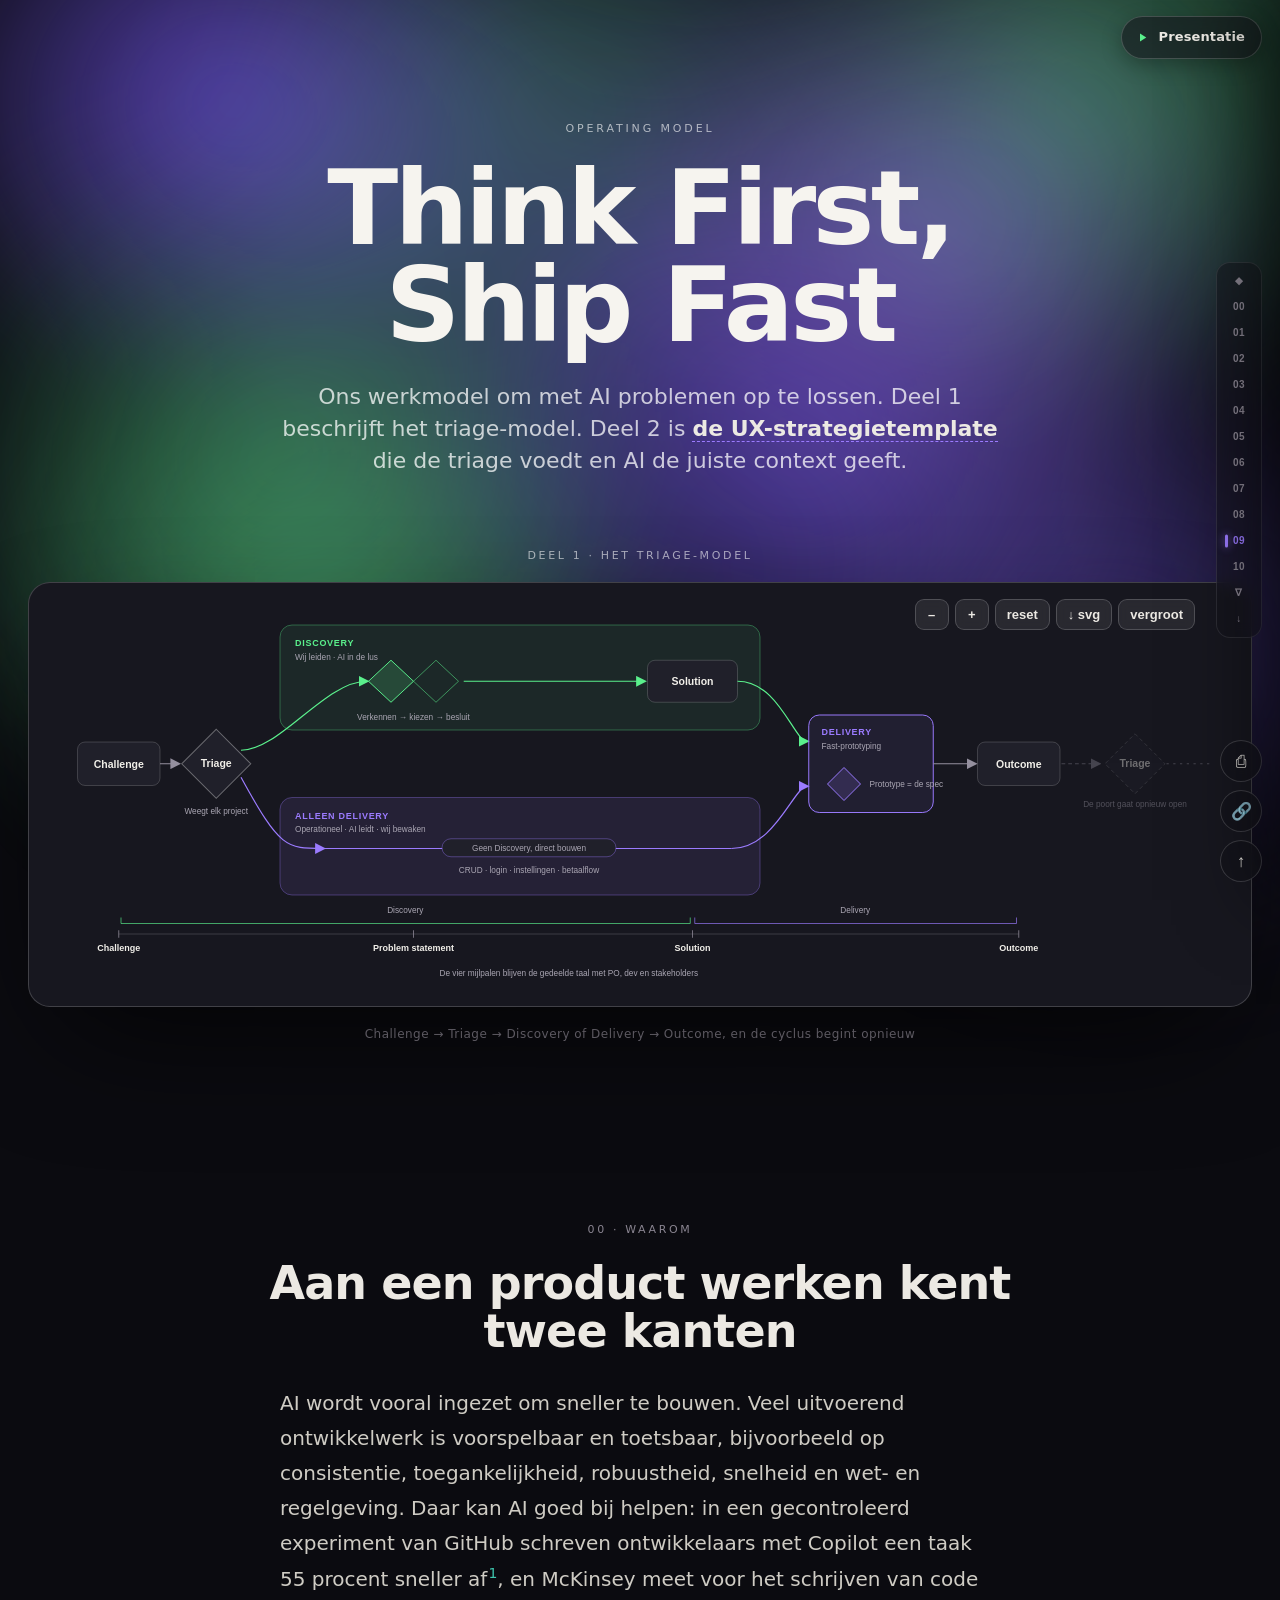
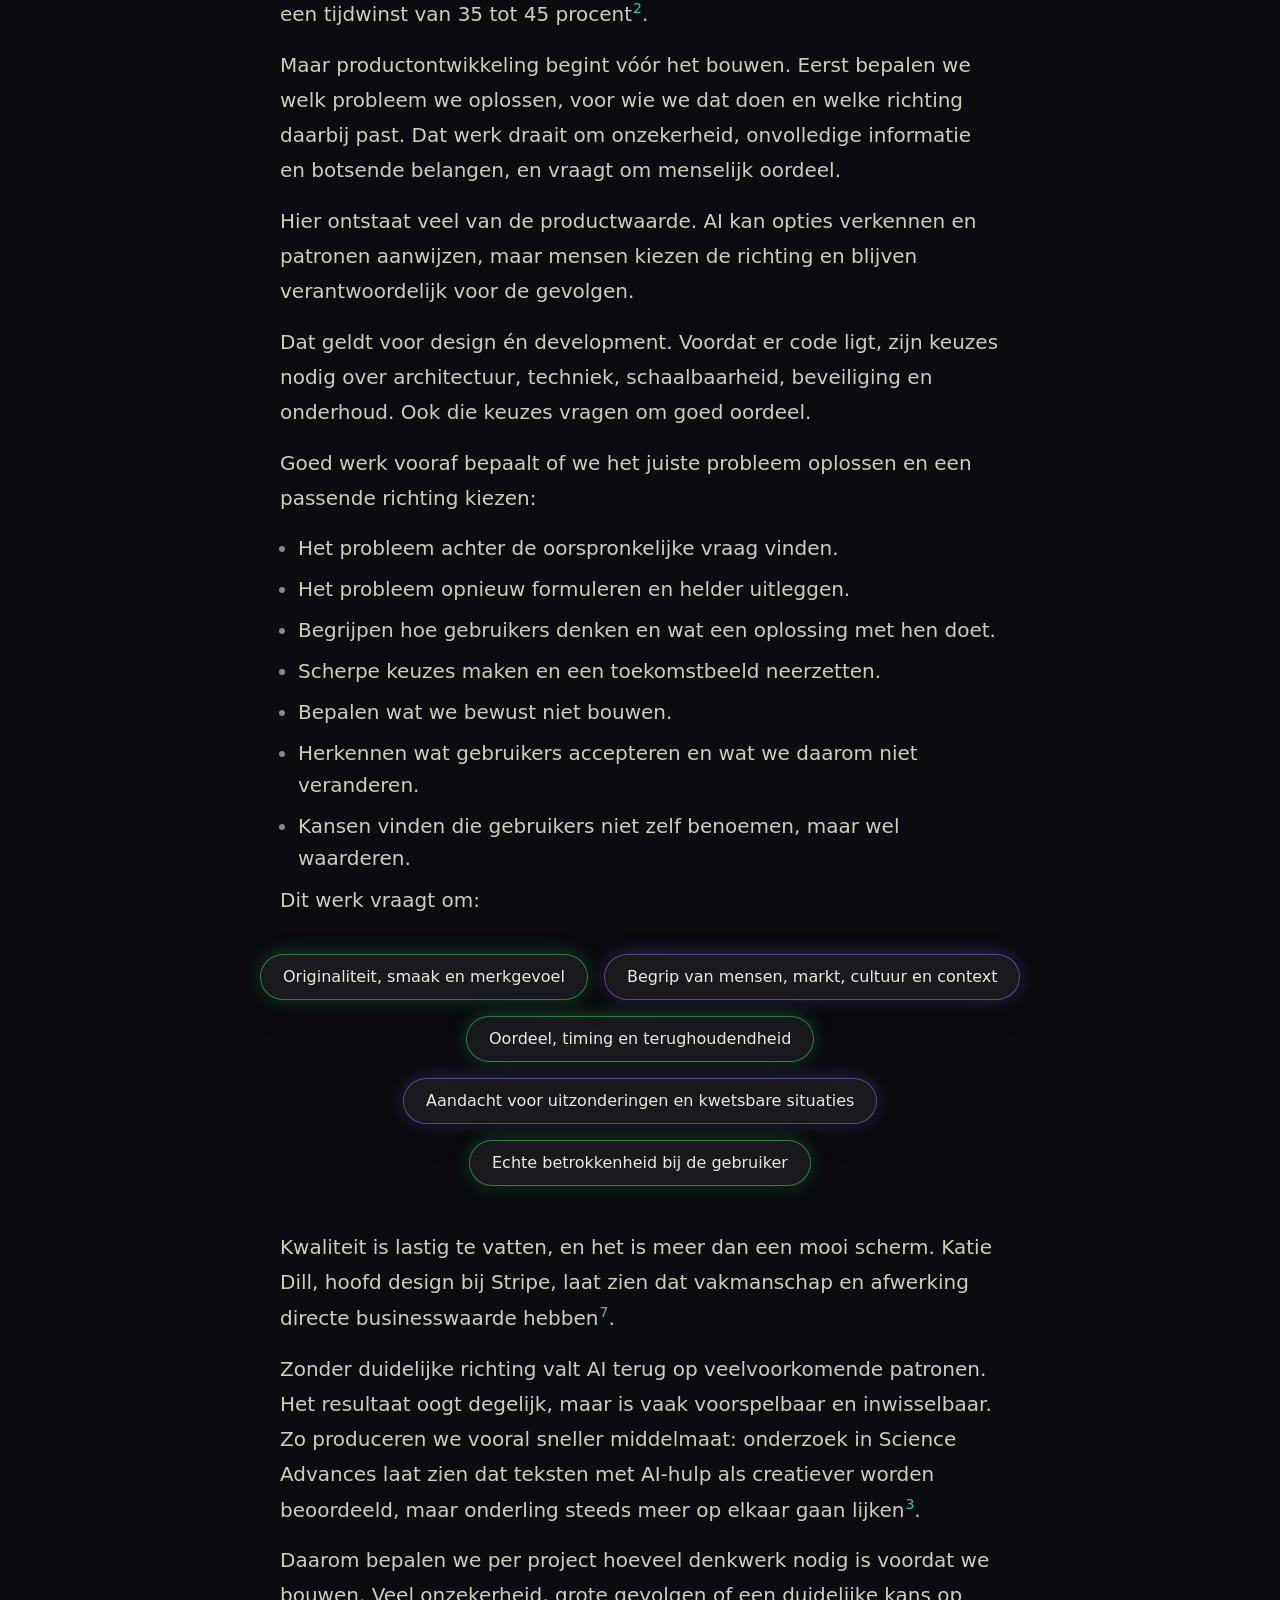
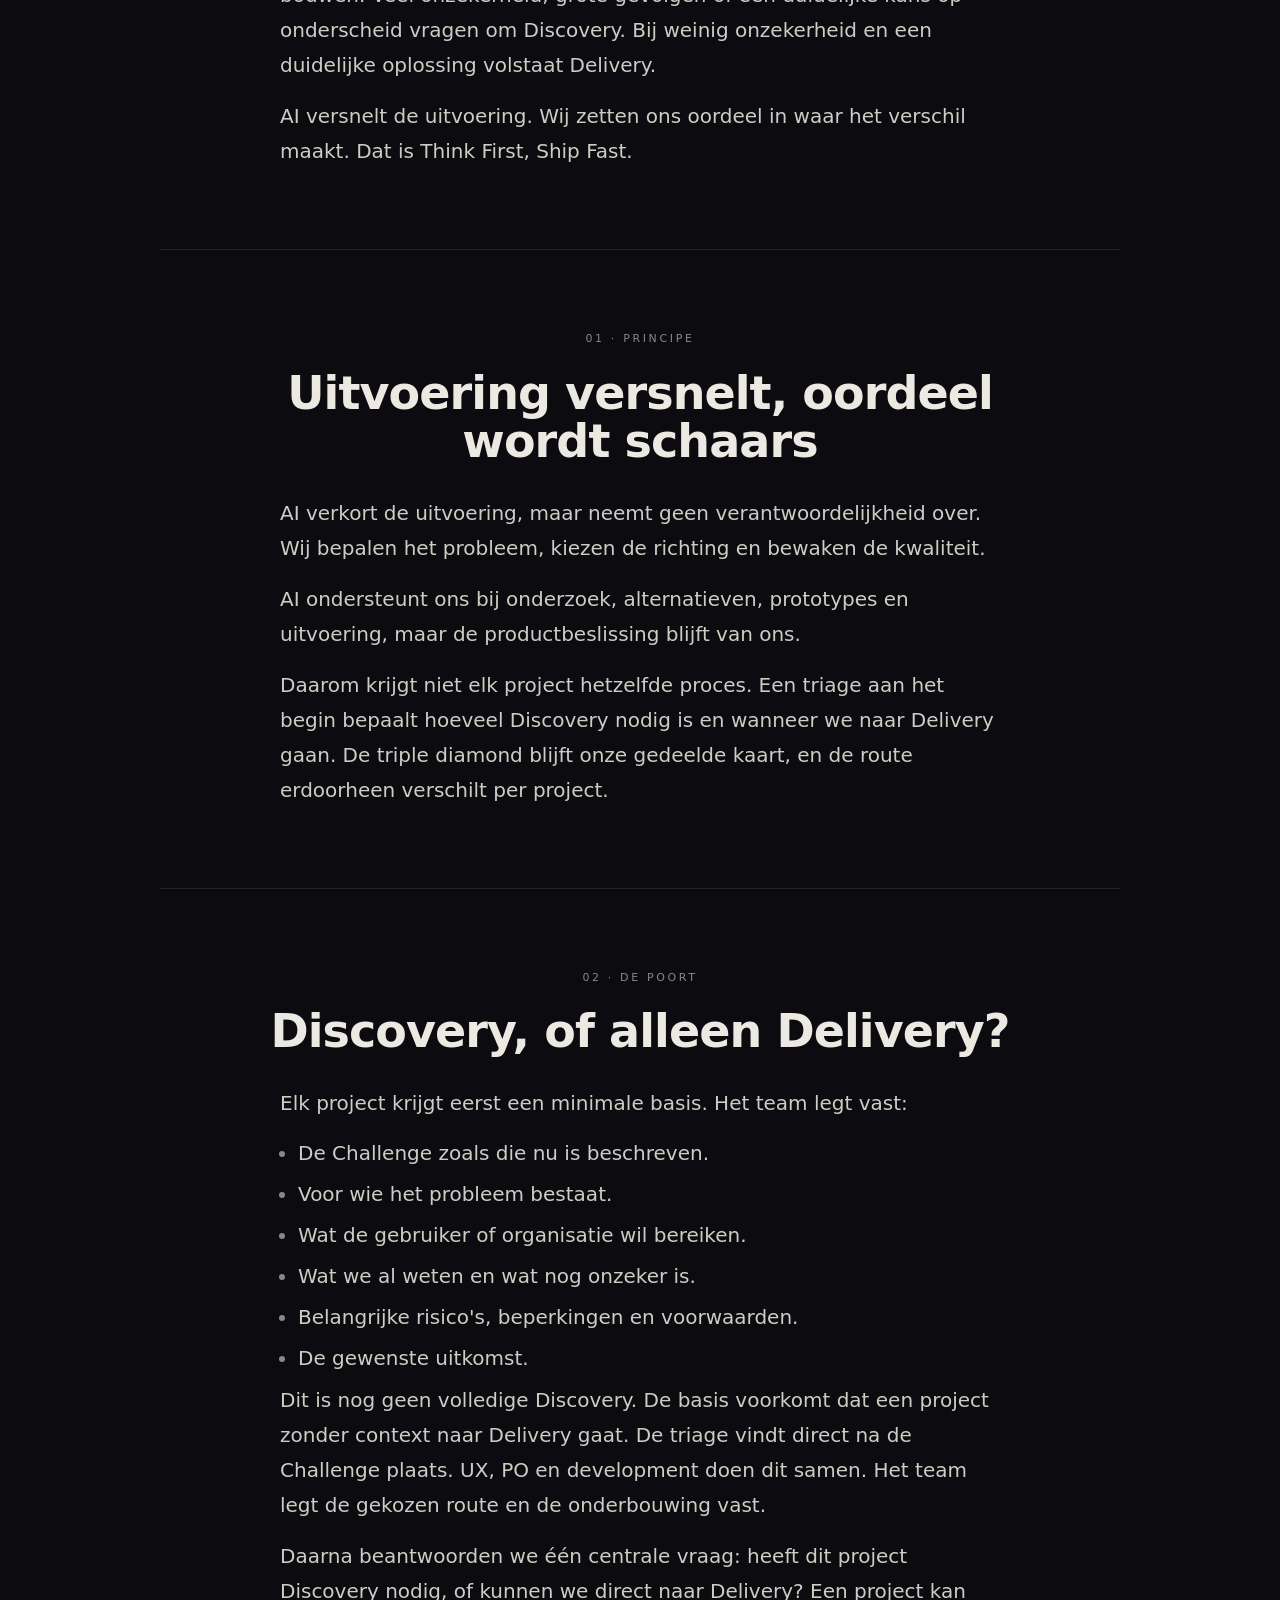
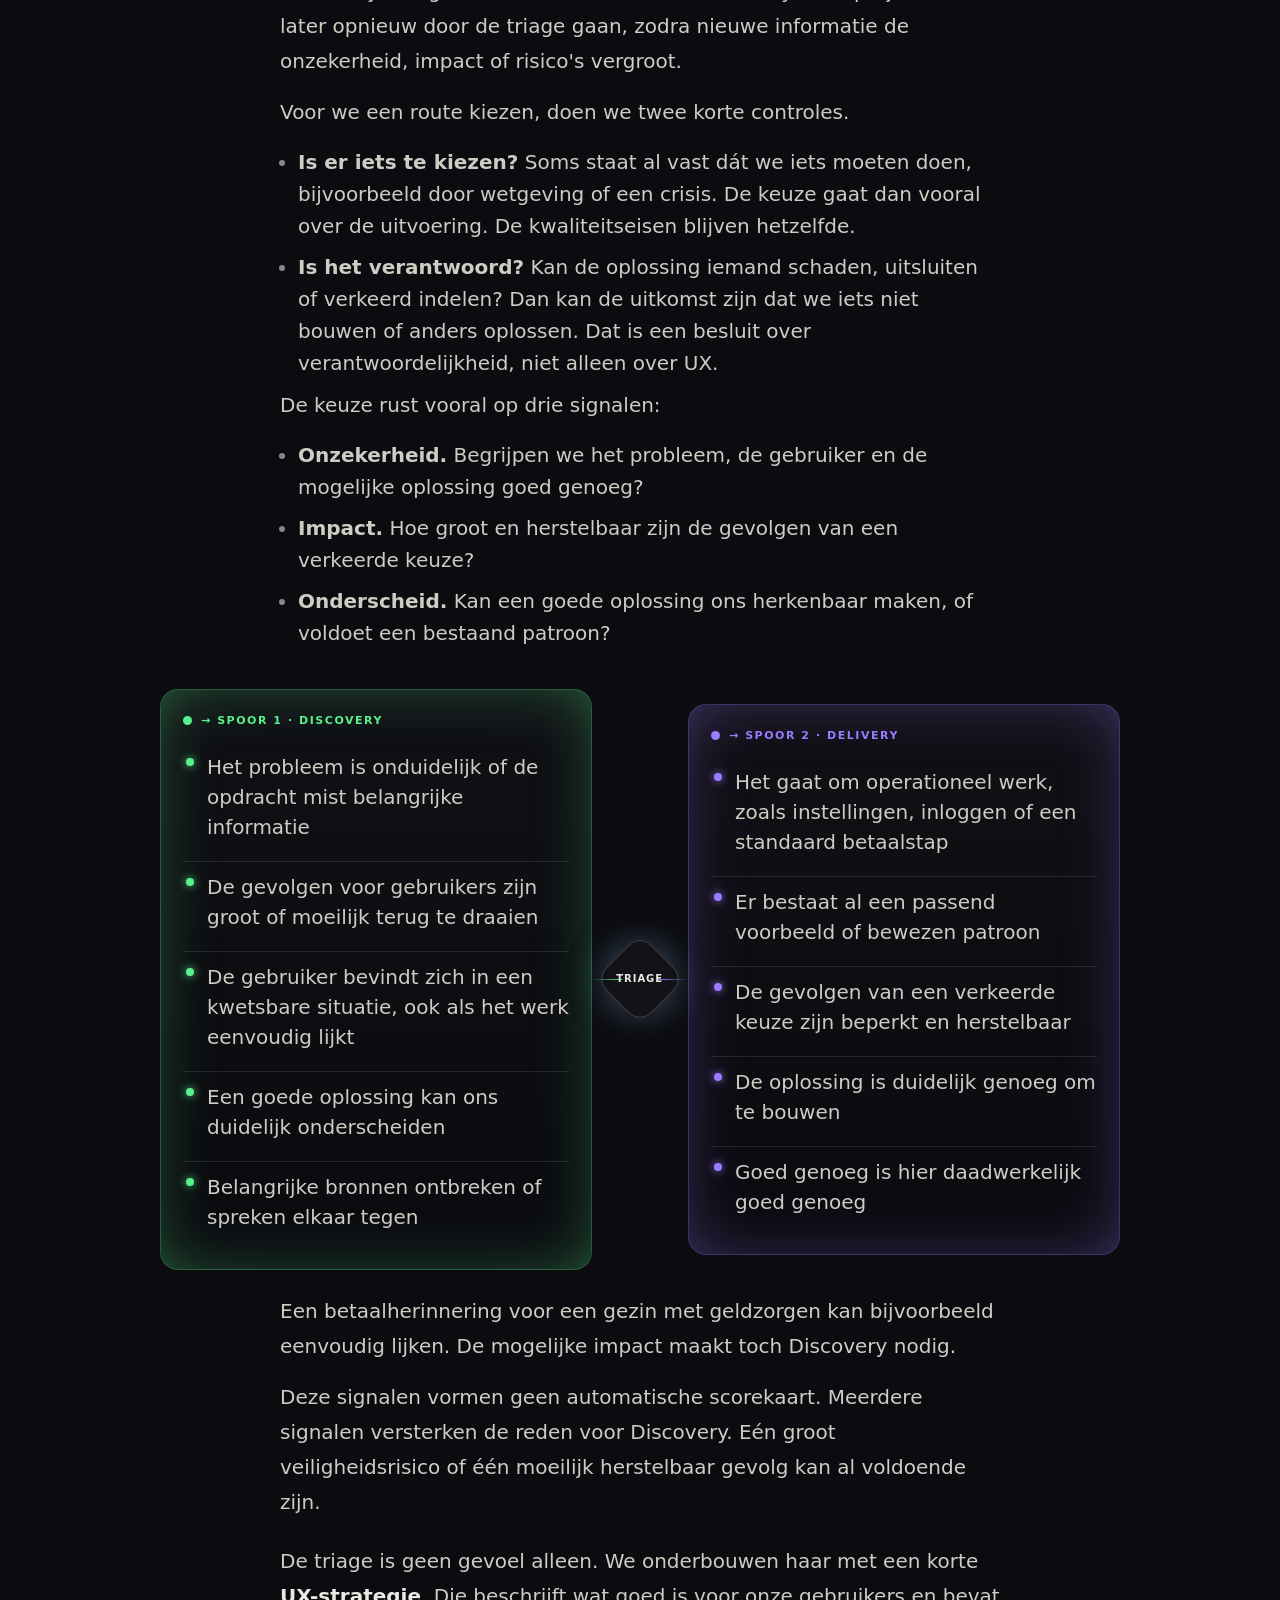
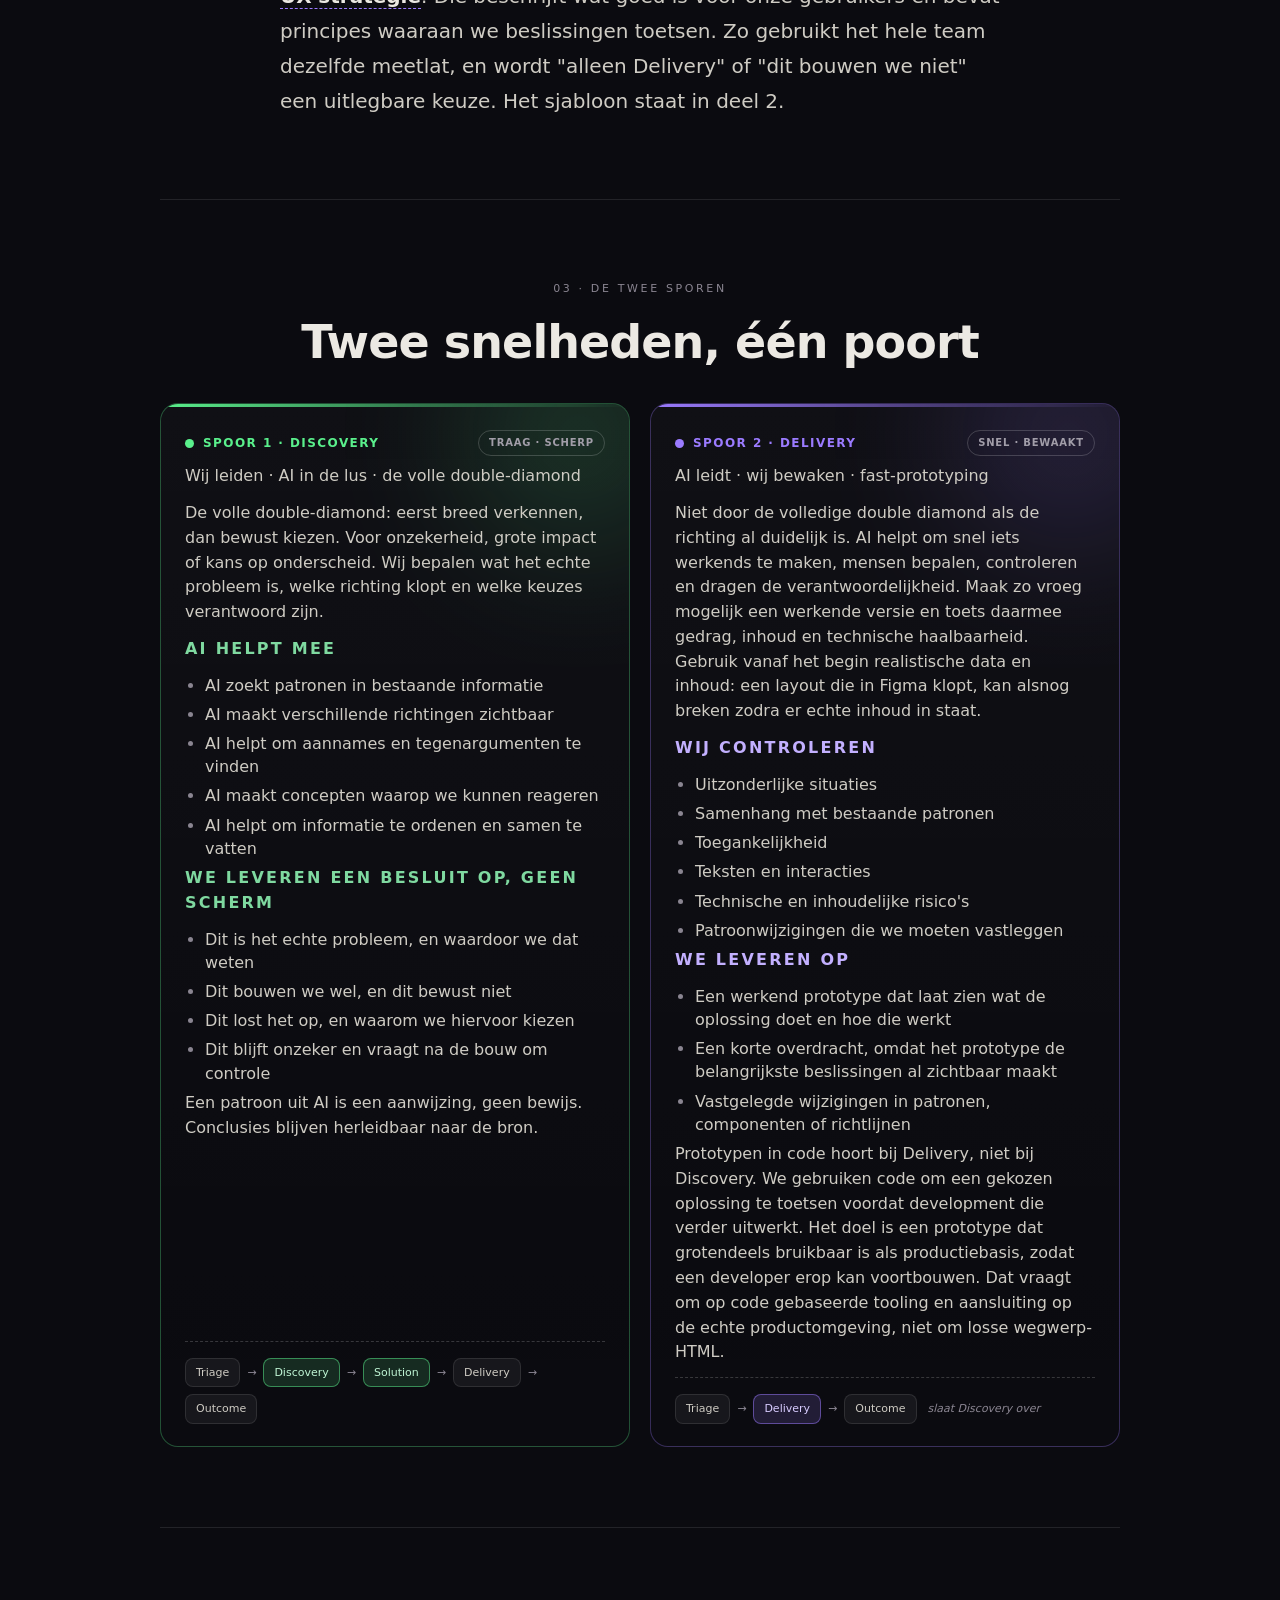
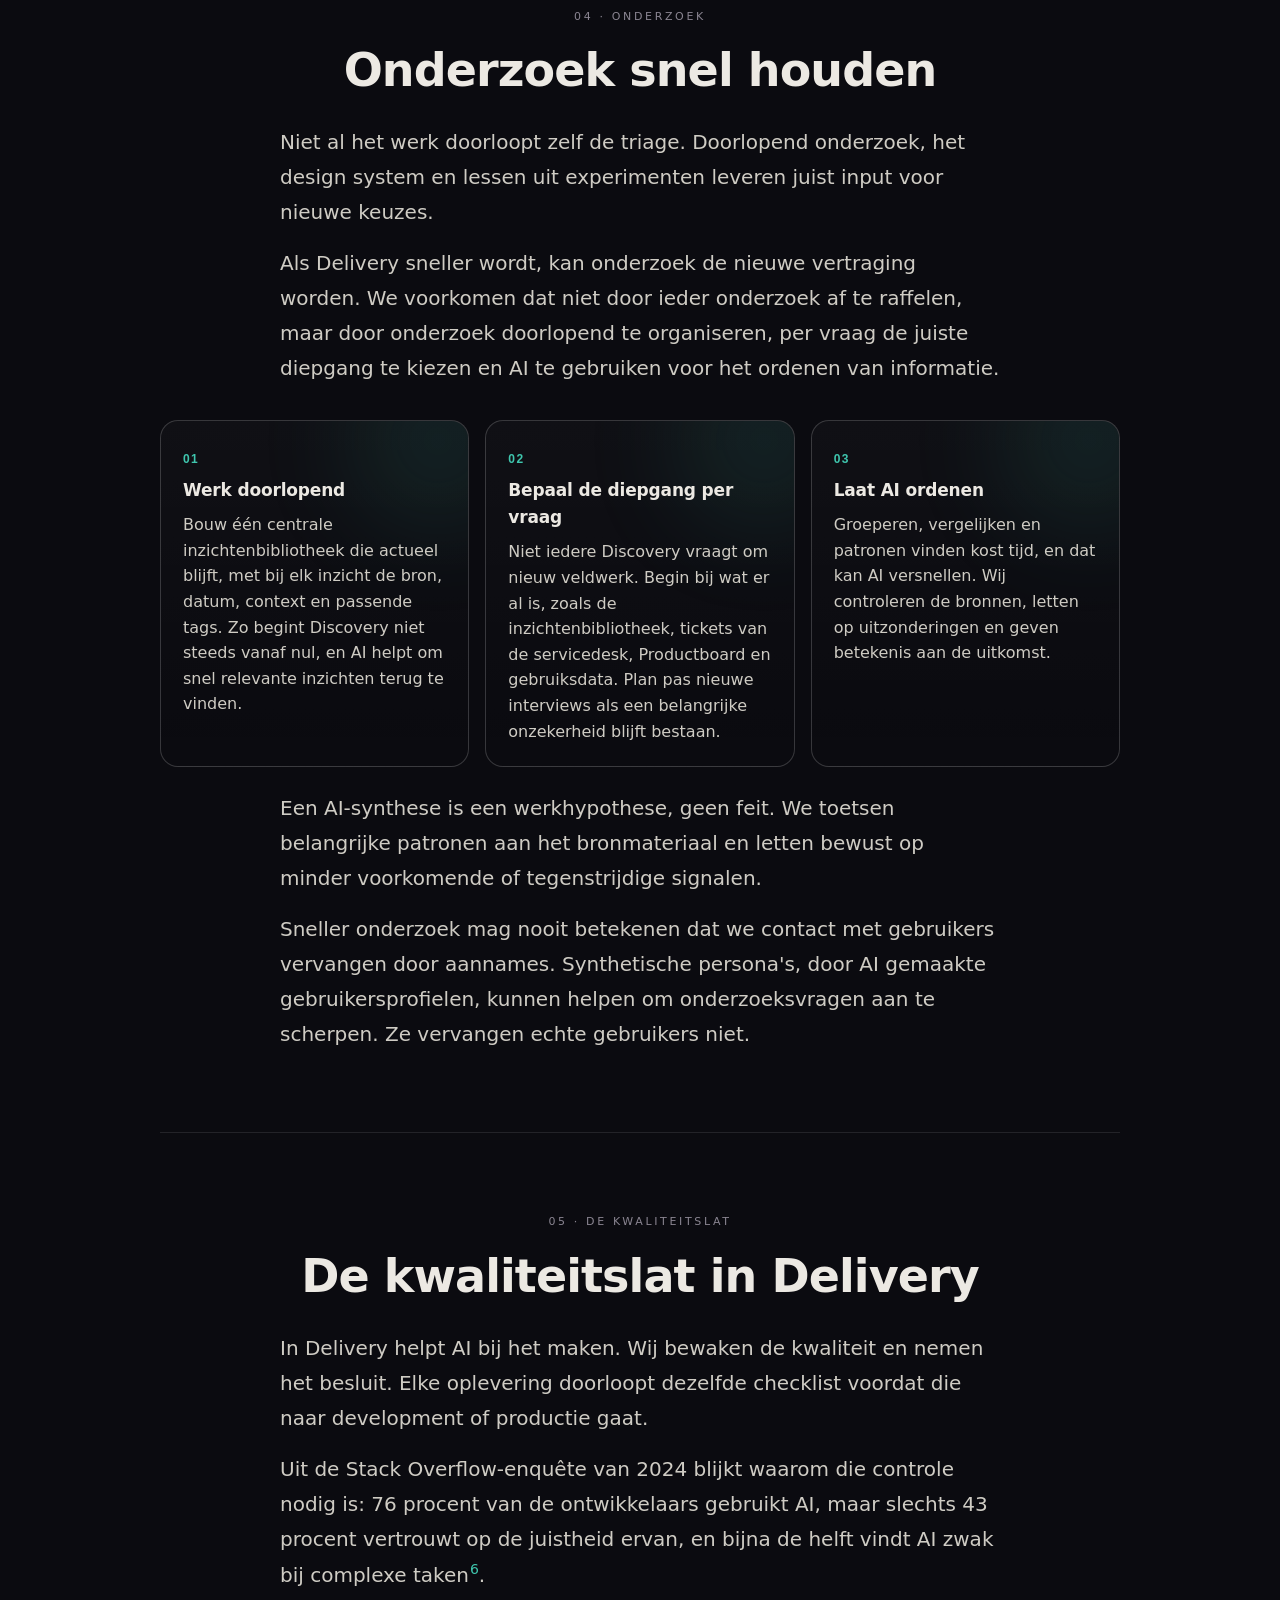
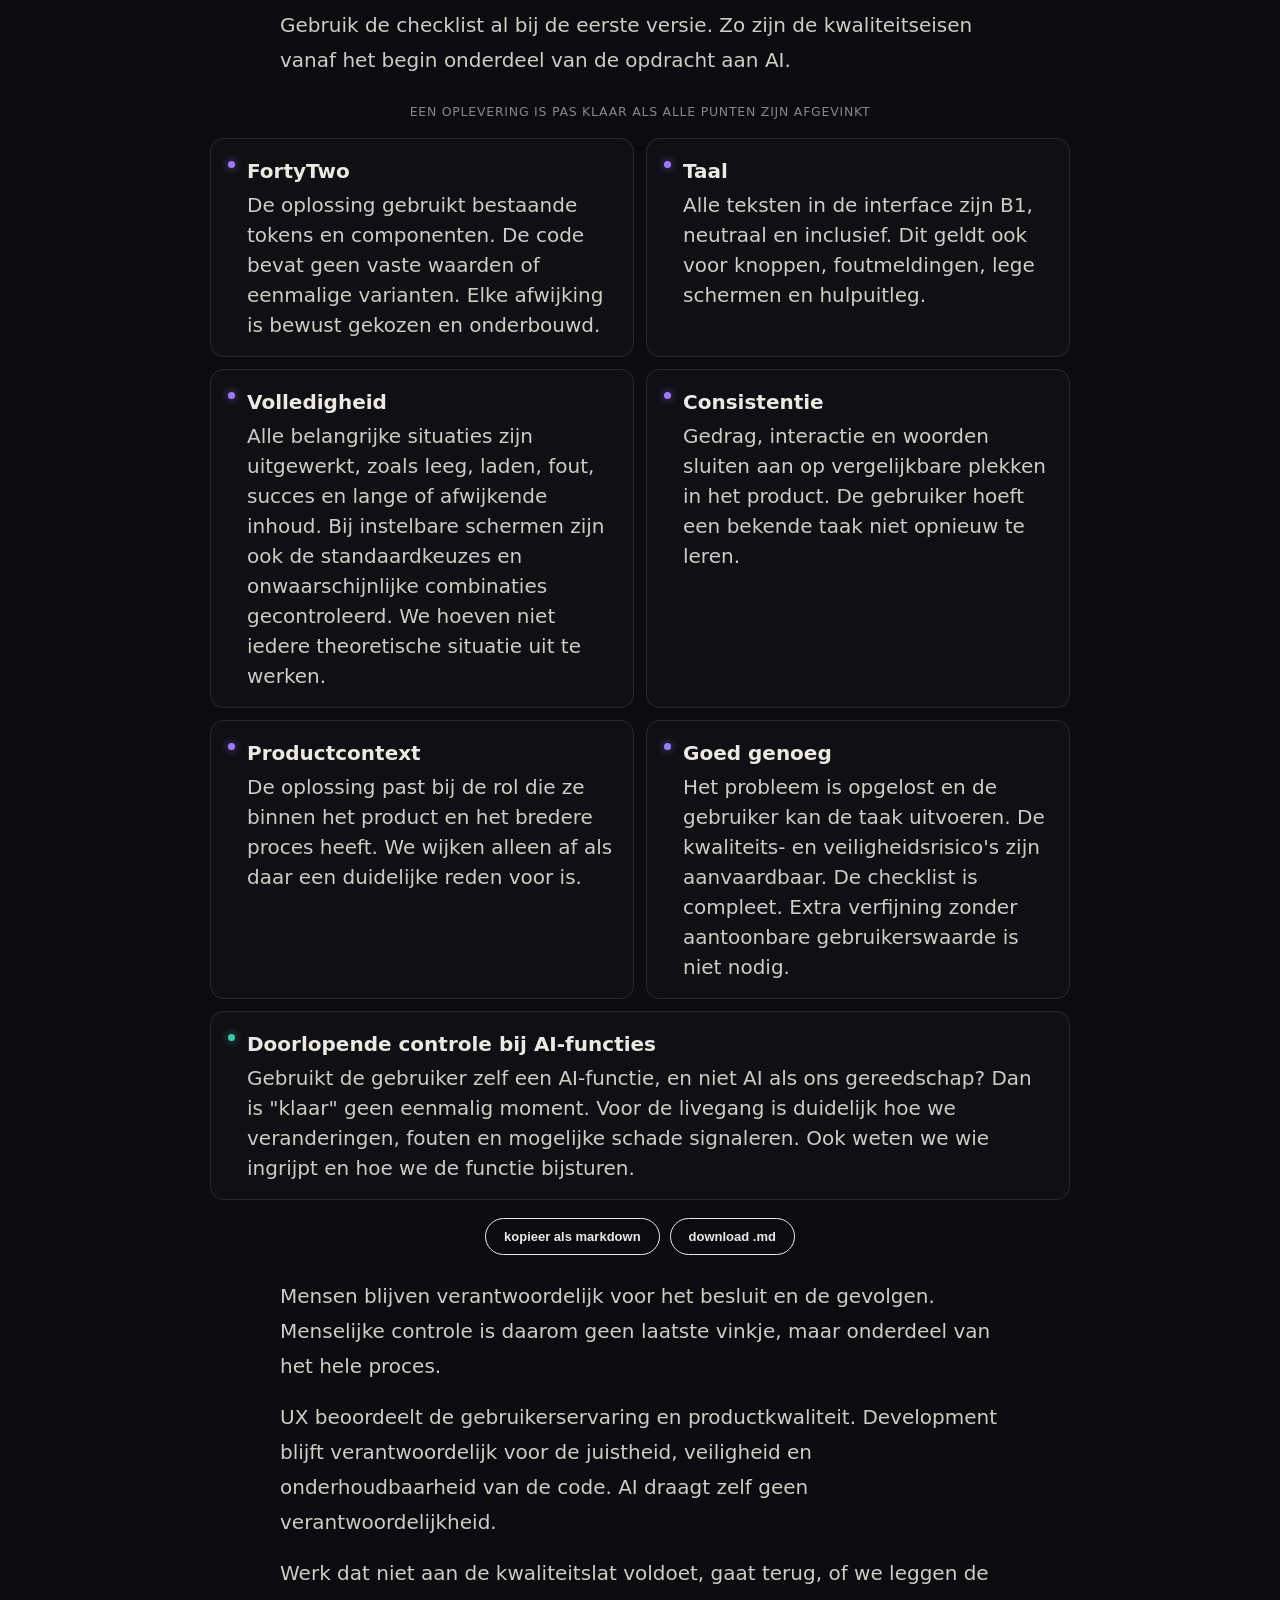
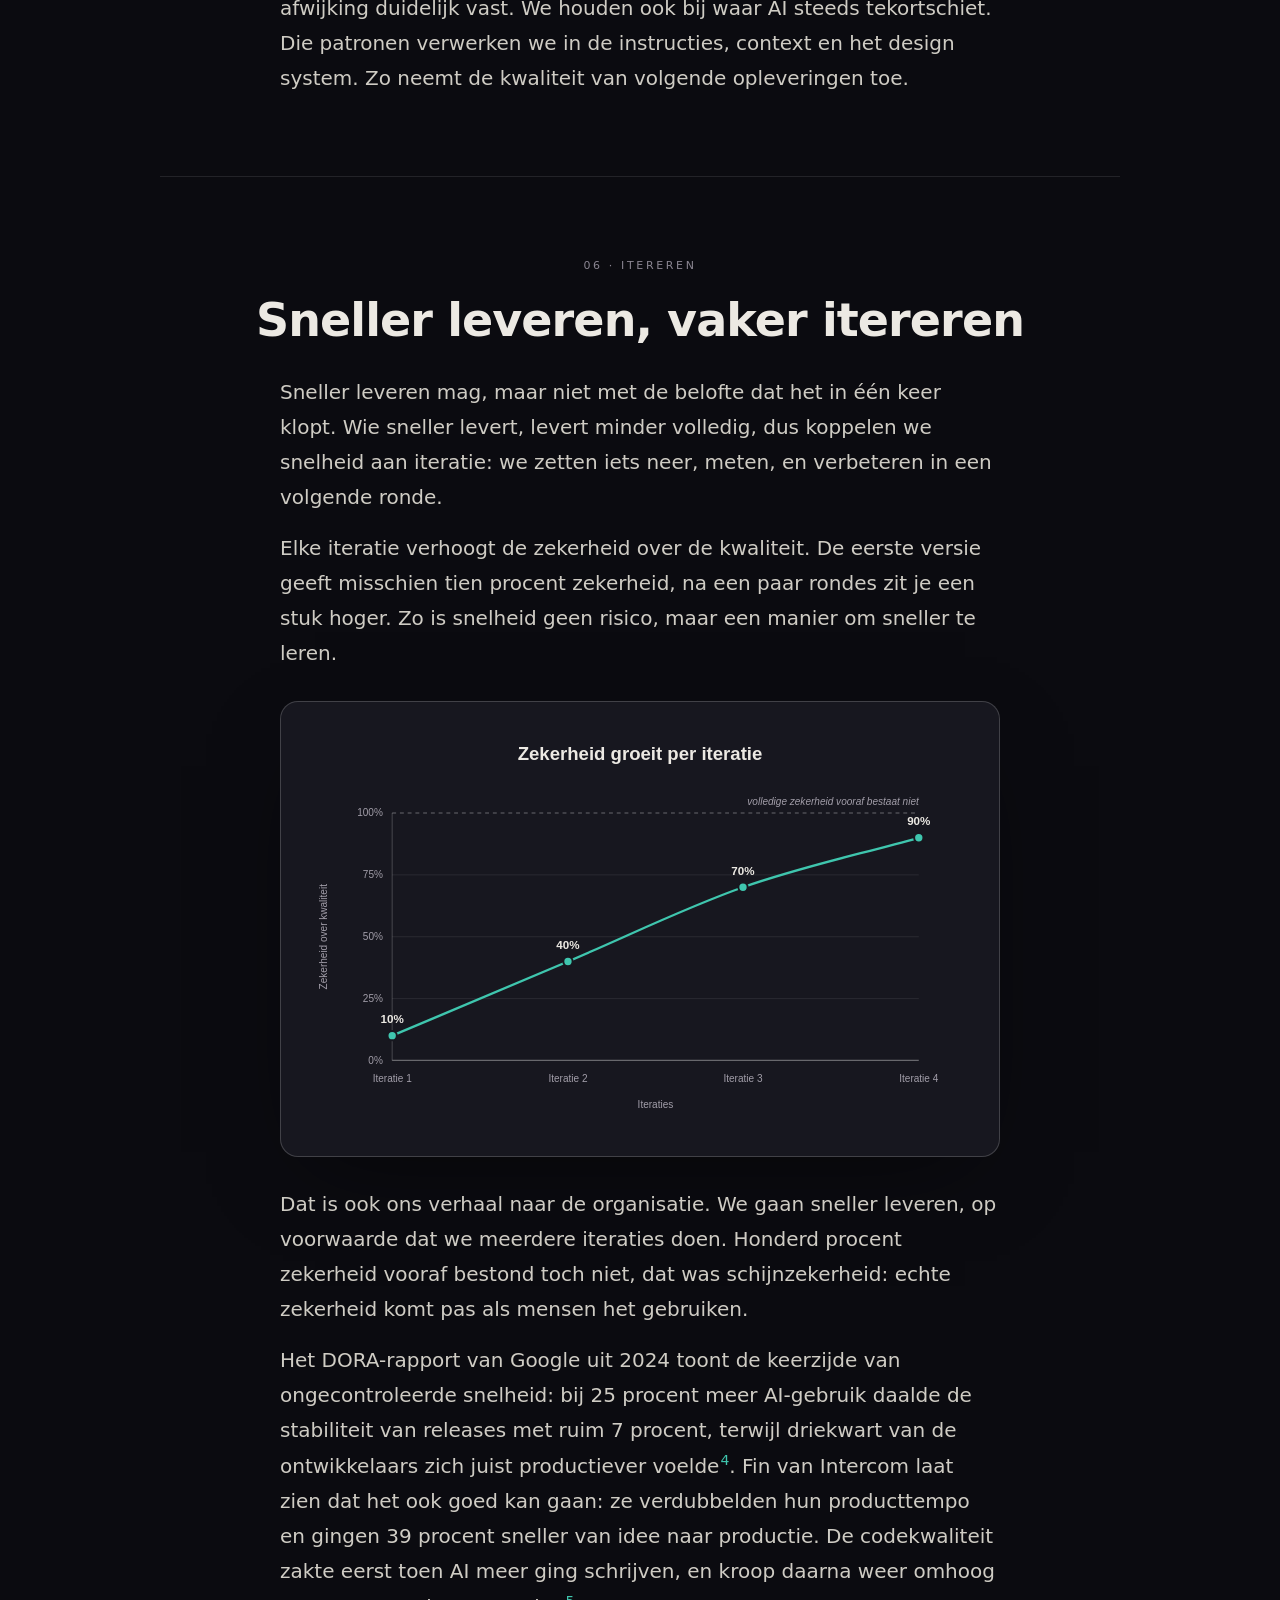
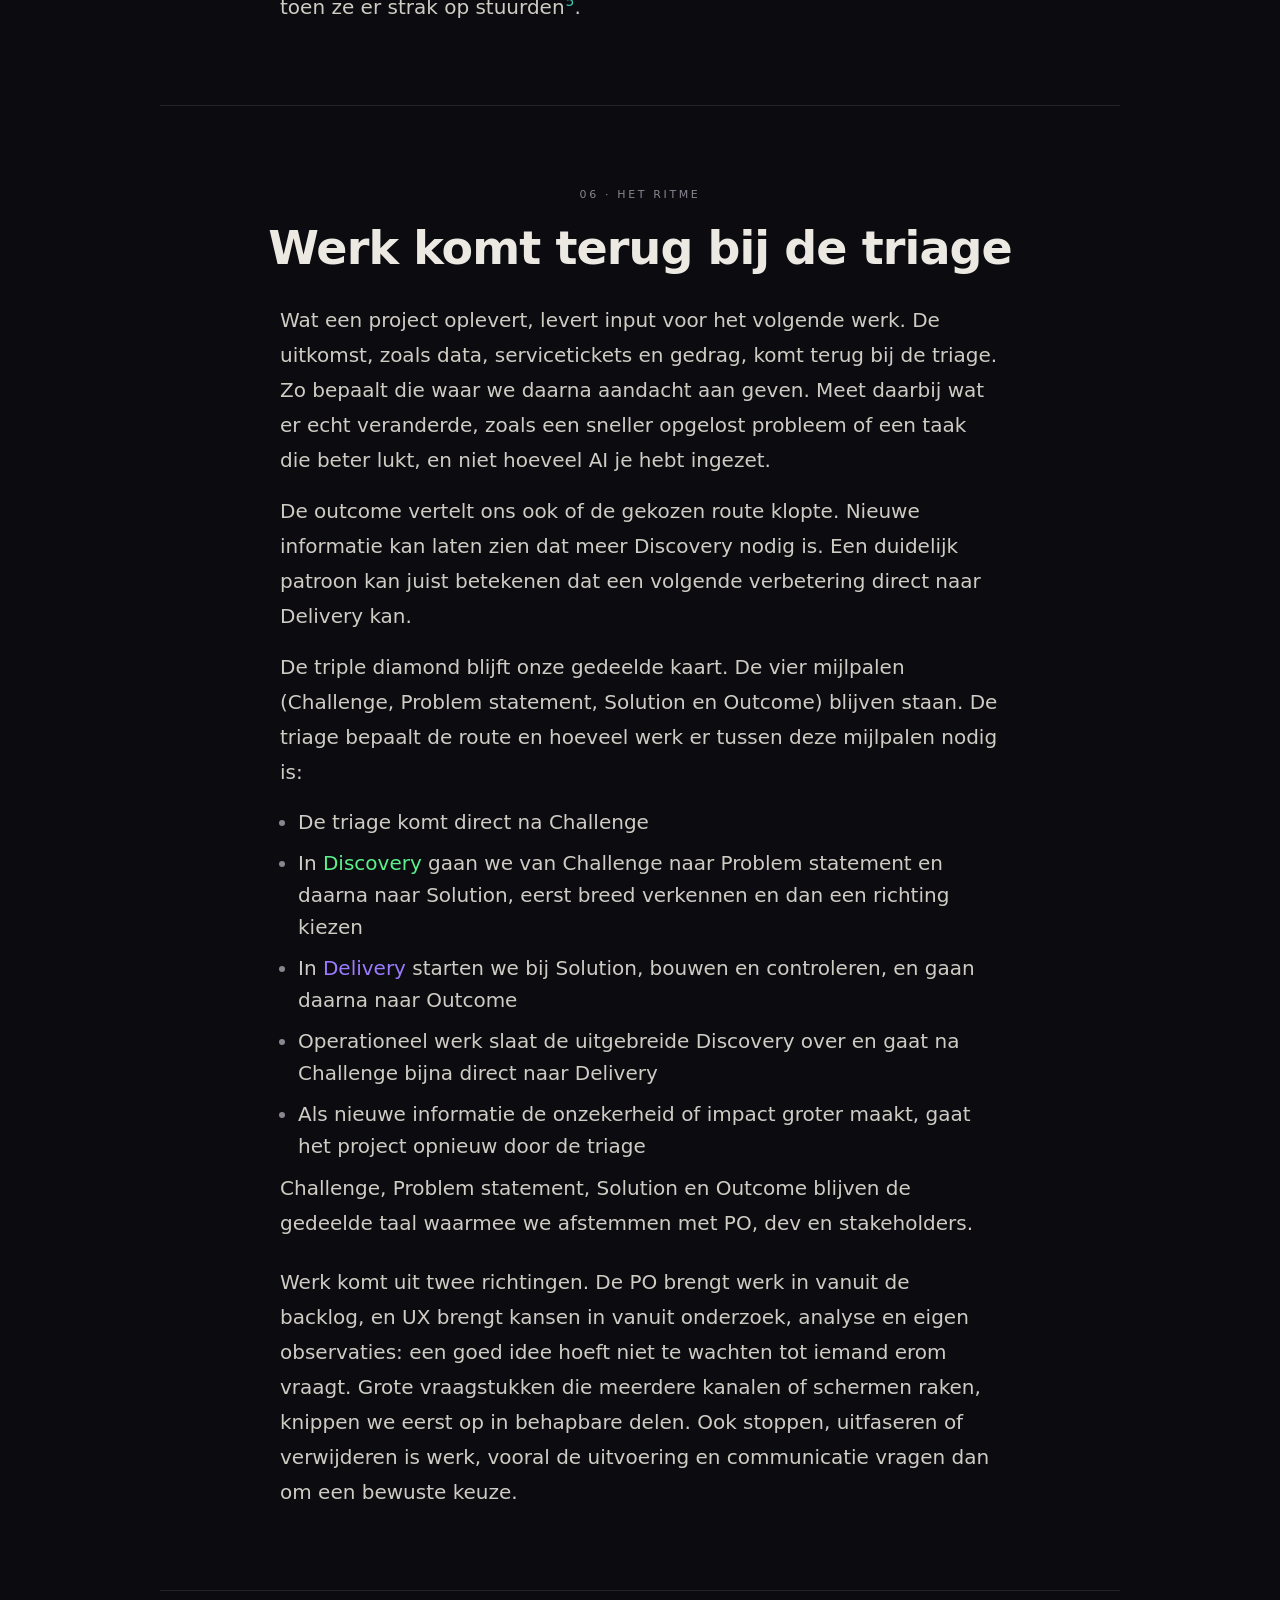
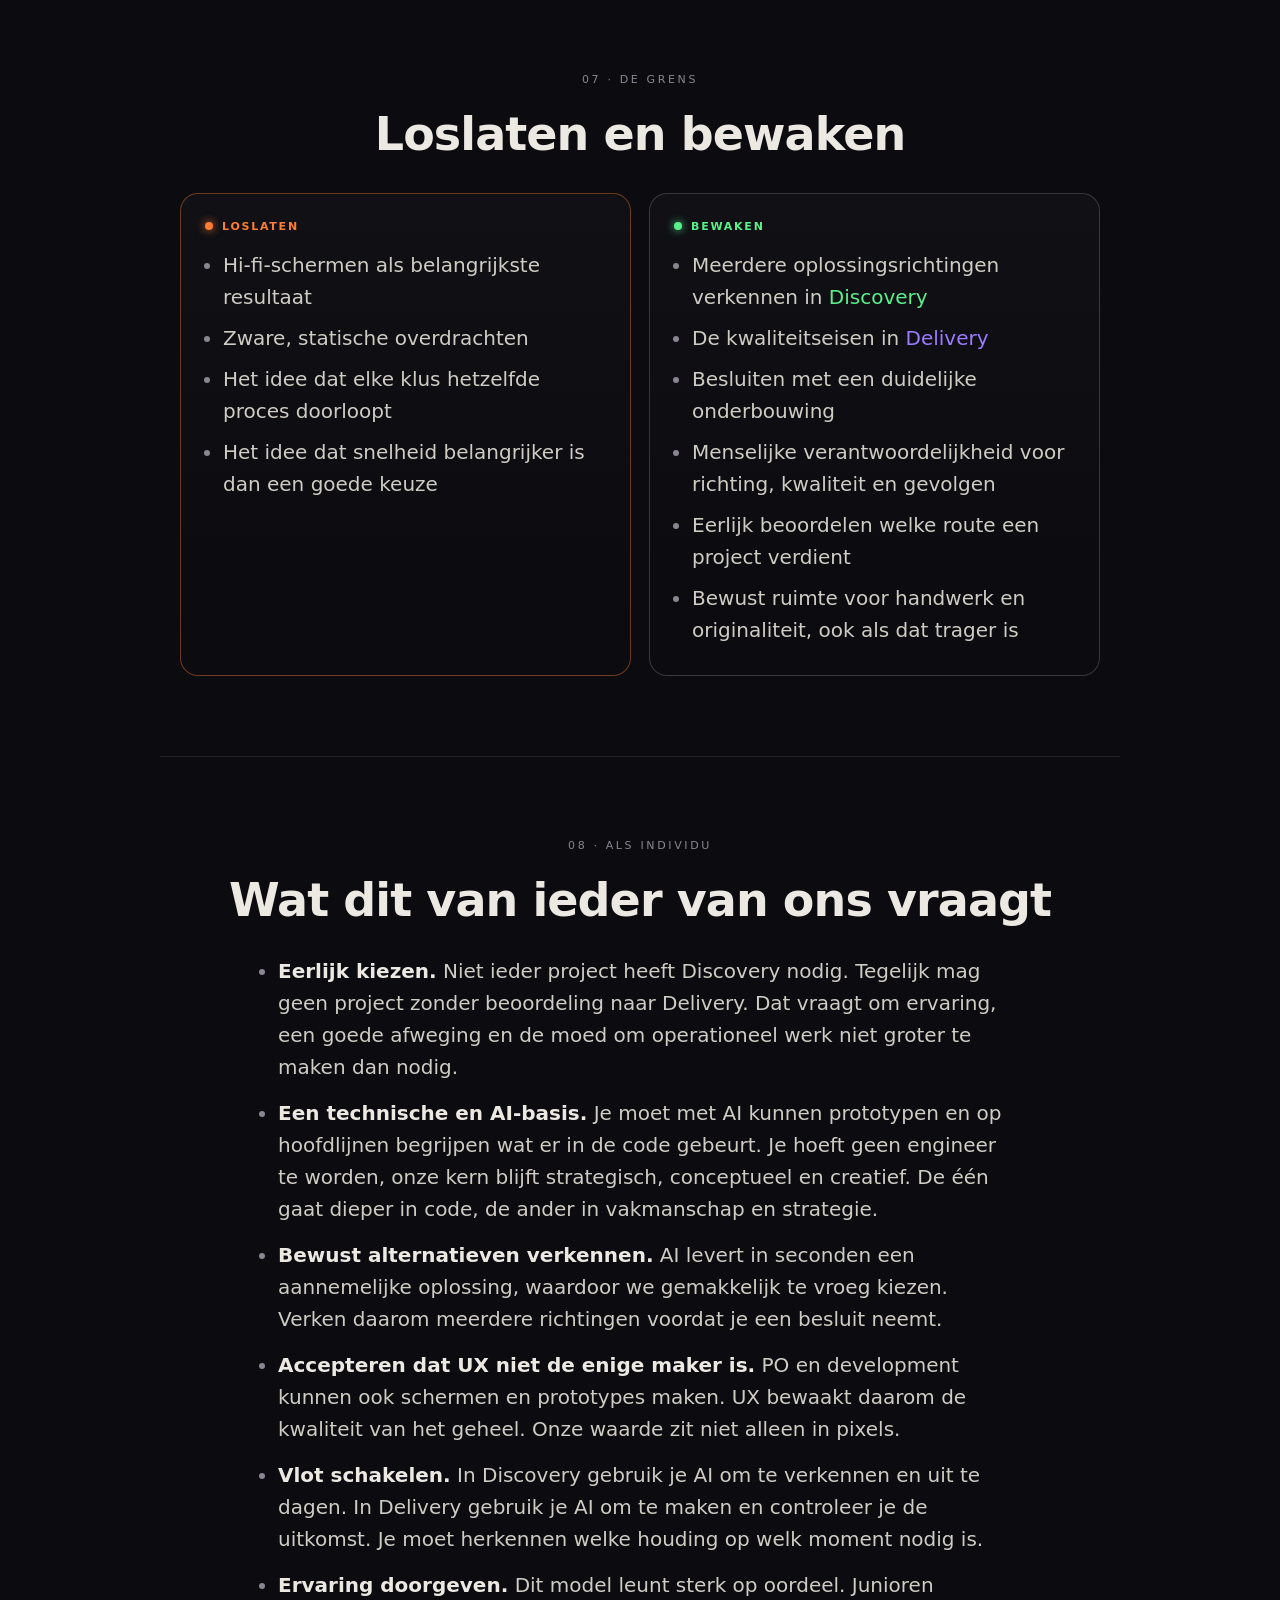
==== index.html @ 98426748 "Iteratie-grafiek in dark mode, Buzz Usborne-bron verwijderd De iteratie-zekerheid-kaart gebruikt nu " ====
<!doctype html>
<html lang="nl">
<head>
  <meta charset="utf-8">
  <meta name="viewport" content="width=device-width, initial-scale=1">
  <title>Think First, Ship Fast</title>
  <meta name="description" content="Ons operating model voor problemen oplossen met AI. Een triage-model dat elk project naar Discovery of Delivery stuurt, plus de strategie die de triage voedt.">
  <meta name="color-scheme" content="dark">
  <link rel="icon" type="image/svg+xml" href="favicon.svg">
  <link rel="stylesheet" href="styles.css">
</head>
<body>

  <!-- scroll-voortgang (boven) -->
  <div class="scroll-progress" aria-hidden="true"><span id="progBar"></span></div>

  <!-- sticky mini-model: verschijnt bij scrollen, licht de huidige fase op -->
  <nav class="minimodel sticky" id="miniSticky" aria-label="Waar je bent in het model">
    <a class="mm-node" data-phase="challenge" href="#s00">Challenge</a>
    <span class="mm-arrow" aria-hidden="true">›</span>
    <a class="mm-node" data-phase="triage" href="#s02">Triage</a>
    <span class="mm-arrow" aria-hidden="true">›</span>
    <span class="mm-tracks">
      <a class="mm-node mm-disc" data-phase="discovery" href="#s03">Discovery</a>
      <a class="mm-node mm-del" data-phase="delivery" href="#s05">Delivery</a>
    </span>
    <span class="mm-arrow" aria-hidden="true">›</span>
    <a class="mm-node" data-phase="outcome" href="#s07">Outcome</a>
    <a class="mm-loop" data-phase="loop" href="#s02" title="de cyclus begint opnieuw" aria-label="de cyclus begint opnieuw">↻</a>
  </nav>

  <!-- sticky sectie-navigatie (rechts, desktop) -->
  <nav class="secnav" aria-label="Secties">
    <a href="#diagram" data-target="diagram"><span class="secnav-num">◆</span><span class="secnav-label">Diagram</span></a>
    <a href="#s00" data-target="s00"><span class="secnav-num">00</span><span class="secnav-label">Waarom</span></a>
    <a href="#s01" data-target="s01"><span class="secnav-num">01</span><span class="secnav-label">Principe</span></a>
    <a href="#s02" data-target="s02"><span class="secnav-num">02</span><span class="secnav-label">De poort</span></a>
    <a href="#s03" data-target="s03"><span class="secnav-num">03</span><span class="secnav-label">Twee sporen</span></a>
    <a href="#s04" data-target="s04"><span class="secnav-num">04</span><span class="secnav-label">Onderzoek</span></a>
    <a href="#s05" data-target="s05"><span class="secnav-num">05</span><span class="secnav-label">Kwaliteitslat</span></a>
    <a href="#s06" data-target="s06"><span class="secnav-num">06</span><span class="secnav-label">Itereren</span></a>
    <a href="#s07" data-target="s07"><span class="secnav-num">07</span><span class="secnav-label">Het ritme</span></a>
    <a href="#s08" data-target="s08"><span class="secnav-num">08</span><span class="secnav-label">De grens</span></a>
    <a href="#s09" data-target="s09"><span class="secnav-num">09</span><span class="secnav-label">Als individu</span></a>
    <a href="#s10" data-target="s10"><span class="secnav-num">10</span><span class="secnav-label">Voor het team</span></a>
    <a href="#s11" data-target="s11"><span class="secnav-num">∇</span><span class="secnav-label">De strategie</span></a>
    <a href="#s12" data-target="s12"><span class="secnav-num">↓</span><span class="secnav-label">Bijlage</span></a>
  </nav>

  <!-- knop naar de pitch-presentatie -->
  <a class="deck-cta" href="slides.html" aria-label="Open de presentatie">
    <svg viewBox="0 0 24 24" aria-hidden="true"><path d="M8 5.5v13l10-6.5z"/></svg>
    <span>Presentatie</span>
  </a>

  <div class="bg-aura" aria-hidden="true"></div>

  <main class="wrap" id="top">

    <header class="hero">
      <div class="hero-inner">
        <p class="eyebrow">Operating model</p>
        <h1>Think First,<br>Ship Fast</h1>
        <p class="lede">Ons werkmodel om met AI problemen op te lossen. Deel 1 beschrijft het triage-model. Deel 2 is <span class="slink" role="button" tabindex="0">de UX-strategietemplate</span> die de triage voedt en AI de juiste context geeft.</p>
      </div>
    </header>

    <!-- ============ DIAGRAM (donkere overlay-kaart) ============ -->
    <figure class="figure reveal" id="diagram">
      <p class="part">Deel 1 · het triage-model</p>
      <div class="panel" id="diaPanel">
        <div class="zoomwrap" id="zoomWrap" tabindex="0" role="group" aria-label="Interactief diagram. Gebruik + en − om te zoomen, pijltjestoetsen om te pannen, 0 om te resetten.">
        <svg id="dia" viewBox="0 64 1560 500" role="img" aria-label="Triage-model: Challenge gaat door de Triage naar Discovery (wij leiden) of alleen Delivery (AI leidt, wij bewaken), en eindigt bij Outcome, waarna de cyclus opnieuw begint.">
          <defs>
            <marker id="ah" markerWidth="9" markerHeight="9" refX="7" refY="4.5" orient="auto">
              <path d="M0,0 L9,4.5 L0,9 Z" fill="#948f9e"/></marker>
            <marker id="ahMens" markerWidth="9" markerHeight="9" refX="7" refY="4.5" orient="auto">
              <path d="M0,0 L9,4.5 L0,9 Z" fill="#5af08c"/></marker>
            <marker id="ahAi" markerWidth="9" markerHeight="9" refX="7" refY="4.5" orient="auto">
              <path d="M0,0 L9,4.5 L0,9 Z" fill="#9b7bff"/></marker>
            <marker id="ahLoop" markerWidth="9" markerHeight="9" refX="7" refY="4.5" orient="auto">
              <path d="M0,0 L9,4.5 L0,9 Z" fill="#3fc6ae"/></marker>
            <marker id="ahFade" markerWidth="9" markerHeight="9" refX="7" refY="4.5" orient="auto">
              <path d="M0,0 L9,4.5 L0,9 Z" fill="#8b8794"/></marker>
          </defs>
          <style>
            .nbox{fill:#20202a;stroke:rgba(255,255,255,.22)}
            .ntxt{fill:#f1efe9;font:600 14px "Helvetica Neue",Arial,sans-serif;text-anchor:middle}
            .small{font:11px "Helvetica Neue",Arial,sans-serif;text-anchor:middle;fill:#aaa6b3}
            .hdr{font:700 12px "Helvetica Neue",Arial,sans-serif;letter-spacing:.08em}
            .sub{fill:#aaa6b3;font:11px "Helvetica Neue",Arial,sans-serif}
            .mile{fill:#f1efe9;font:600 12px "Helvetica Neue",Arial,sans-serif;text-anchor:middle}
          </style>

          <rect x="300" y="80"  width="640" height="140" rx="16" fill="rgba(90,240,140,0.08)" stroke="rgba(90,240,140,0.45)"/>
          <rect x="300" y="310" width="640" height="130" rx="16" fill="rgba(155,123,255,0.10)" stroke="rgba(155,123,255,0.45)"/>

          <text x="320" y="108" class="hdr dnode" data-target="s03" fill="#5af08c">DISCOVERY</text>
          <text x="320" y="126" class="sub">Wij leiden · AI in de lus</text>
          <text x="320" y="338" class="hdr dnode" data-target="s03" fill="#9b7bff">ALLEEN DELIVERY</text>
          <text x="320" y="356" class="sub">Operationeel · AI leidt · wij bewaken</text>

          <rect class="nbox" x="30" y="236" width="110" height="58" rx="10"/>
          <text class="ntxt dnode" data-target="s00" x="85" y="270">Challenge</text>
          <polygon points="215,219 261,265 215,311 169,265" fill="#20202a" stroke="rgba(255,255,255,.35)" stroke-width="1.4"/>
          <text class="ntxt dnode" data-target="s02" x="215" y="269">Triage</text>
          <text class="small" x="215" y="332">Weegt elk project</text>

          <line x1="140" y1="265" x2="165" y2="265" stroke="#948f9e" stroke-width="1.6" marker-end="url(#ah)"/>
          <path d="M248,247 C300,247 360,155 416,155" fill="none" stroke="#5af08c" stroke-width="1.6" marker-end="url(#ahMens)"/>
          <path d="M248,283 C300,378 308,378 358,378" fill="none" stroke="#9b7bff" stroke-width="1.6" marker-end="url(#ahAi)"/>

          <polygon points="418,155 448,127 478,155 448,183" fill="rgba(90,240,140,0.16)" stroke="#5af08c" stroke-width="1.3"/>
          <polygon points="478,155 508,127 538,155 508,183" fill="none" stroke="#5af08c" stroke-width="1.3" opacity="0.55"/>
          <text x="478" y="206" class="small" fill="#7fd9a0">Verkennen → kiezen → besluit</text>
          <line x1="545" y1="155" x2="786" y2="155" stroke="#5af08c" stroke-width="1.6" marker-end="url(#ahMens)"/>
          <rect class="nbox" x="790" y="127" width="120" height="56" rx="10"/>
          <text class="ntxt" x="850" y="160">Solution</text>
          <path d="M910,155 C965,155 985,235 1003,235" fill="none" stroke="#5af08c" stroke-width="1.6" marker-end="url(#ahMens)"/>

          <line x1="360" y1="378" x2="902" y2="378" stroke="#9b7bff" stroke-width="1.6"/>
          <rect x="516" y="365" width="232" height="24" rx="12" fill="#20202a" stroke="rgba(155,123,255,0.5)"/>
          <text x="632" y="381" class="small" fill="#9b7bff">Geen Discovery, direct bouwen</text>
          <text x="632" y="410" class="small">CRUD · login · instellingen · betaalflow</text>
          <path d="M902,378 C960,378 985,295 1003,295" fill="none" stroke="#9b7bff" stroke-width="1.6" marker-end="url(#ahAi)"/>

          <rect x="1005" y="200" width="166" height="130" rx="14" fill="rgba(155,123,255,0.08)" stroke="#9b7bff" stroke-width="1.3"/>
          <text x="1022" y="227" class="hdr" fill="#9b7bff">DELIVERY</text>
          <text x="1022" y="245" class="sub">Fast-prototyping</text>
          <polygon points="1030,292 1052,270 1074,292 1052,314" fill="rgba(155,123,255,0.15)" stroke="#9b7bff" stroke-width="1.3"/>
          <text x="1086" y="296" class="sub" style="text-anchor:start">Prototype = de spec</text>

          <line x1="1171" y1="265" x2="1227" y2="265" stroke="#948f9e" stroke-width="1.6" marker-end="url(#ah)"/>
          <rect class="nbox" x="1230" y="236" width="110" height="58" rx="10"/>
          <text class="ntxt dnode" data-target="s07" x="1285" y="270">Outcome</text>

          <!-- continuation: de cyclus begint opnieuw -->
          <g opacity="0.4">
            <line x1="1342" y1="265" x2="1392" y2="265" stroke="#8b8794" stroke-width="1.6" stroke-dasharray="5 4" marker-end="url(#ahFade)"/>
            <polygon points="1440,225 1480,265 1440,305 1400,265" fill="#20202a" stroke="rgba(255,255,255,.3)" stroke-width="1.3" stroke-dasharray="5 4"/>
            <text class="ntxt" x="1440" y="269">Triage</text>
            <line x1="1482" y1="265" x2="1544" y2="265" stroke="#8b8794" stroke-width="1.4" stroke-dasharray="3 6"/>
            <text x="1440" y="322" class="small">De poort gaat opnieuw open</text>
          </g>

          <path d="M88,470 L88,478 L847,478 L847,470" fill="none" stroke="#5af08c" stroke-width="1.1" opacity="0.8"/>
          <text x="467" y="464" class="small" fill="#5af08c">Discovery</text>
          <path d="M853,470 L853,478 L1282,478 L1282,470" fill="none" stroke="#9b7bff" stroke-width="1.1" opacity="0.8"/>
          <text x="1067" y="464" class="small" fill="#9b7bff">Delivery</text>

          <line x1="85" y1="492" x2="1285" y2="492" stroke="rgba(255,255,255,.18)" stroke-width="1.2"/>
          <g stroke="#948f9e">
            <line x1="85" y1="487" x2="85" y2="497"/>
            <line x1="478" y1="487" x2="478" y2="497"/>
            <line x1="850" y1="487" x2="850" y2="497"/>
            <line x1="1285" y1="487" x2="1285" y2="497"/>
          </g>
          <text x="85" y="514" class="mile">Challenge</text>
          <text x="478" y="514" class="mile">Problem statement</text>
          <text x="850" y="514" class="mile">Solution</text>
          <text x="1285" y="514" class="mile">Outcome</text>
          <text x="685" y="548" class="small">De vier mijlpalen blijven de gedeelde taal met PO, dev en stakeholders</text>
        </svg>
        </div>
        <p class="zoom-hint" id="zoomHint" aria-hidden="true">Scroll of knijp om te zoomen · sleep om te pannen</p>
        <div class="zoom-controls" id="zoomCtrl">
          <button type="button" data-z="out" aria-label="uitzoomen">–</button>
          <button type="button" data-z="in" aria-label="inzoomen">+</button>
          <button type="button" data-z="reset">reset</button>
          <button type="button" data-z="download" aria-label="diagram downloaden">↓ svg</button>
          <button type="button" data-z="full">vergroot</button>
        </div>
      </div>
      <figcaption class="figcap">Challenge → Triage → Discovery of Delivery → Outcome, en de cyclus begint opnieuw</figcaption>
    </figure>

    <!-- ============ ONE-PAGER ============ -->

    <section class="sec reveal" id="s00">
      <span class="tag">00 · Waarom</span>
      <h2 class="statement">Aan een product werken kent twee kanten</h2>
      <div class="prose">
        <p>AI wordt vooral ingezet om sneller te bouwen. Veel uitvoerend ontwikkelwerk is voorspelbaar en toetsbaar, bijvoorbeeld op consistentie, toegankelijkheid, robuustheid, snelheid en wet- en regelgeving. Daar kan AI goed bij helpen: in een gecontroleerd experiment van GitHub schreven ontwikkelaars met Copilot een taak 55 procent sneller af<sup class="cite"><a href="#bron-1">1</a></sup>, en McKinsey meet voor het schrijven van code een tijdwinst van 35 tot 45 procent<sup class="cite"><a href="#bron-2">2</a></sup>.</p>
        <p>Maar productontwikkeling begint vóór het bouwen. Eerst bepalen we welk probleem we oplossen, voor wie we dat doen en welke richting daarbij past. Dat werk draait om onzekerheid, onvolledige informatie en botsende belangen, en vraagt om menselijk oordeel.</p>
        <p>Hier ontstaat veel van de productwaarde. AI kan opties verkennen en patronen aanwijzen, maar mensen kiezen de richting en blijven verantwoordelijk voor de gevolgen.</p>
        <p>Dat geldt voor design én development. Voordat er code ligt, zijn keuzes nodig over architectuur, techniek, schaalbaarheid, beveiliging en onderhoud. Ook die keuzes vragen om goed oordeel.</p>
        <p>Goed werk vooraf bepaalt of we het juiste probleem oplossen en een passende richting kiezen:</p>
        <ul>
          <li>Het probleem achter de oorspronkelijke vraag vinden.</li>
          <li>Het probleem opnieuw formuleren en helder uitleggen.</li>
          <li>Begrijpen hoe gebruikers denken en wat een oplossing met hen doet.</li>
          <li>Scherpe keuzes maken en een toekomstbeeld neerzetten.</li>
          <li>Bepalen wat we bewust niet bouwen.</li>
          <li>Herkennen wat gebruikers accepteren en wat we daarom niet veranderen.</li>
          <li>Kansen vinden die gebruikers niet zelf benoemen, maar wel waarderen.</li>
        </ul>
        <p>Dit werk vraagt om:</p>
      </div>
      <div class="qualities">
        <span class="qual">Originaliteit, smaak en merkgevoel</span>
        <span class="qual">Begrip van mensen, markt, cultuur en context</span>
        <span class="qual">Oordeel, timing en terughoudendheid</span>
        <span class="qual">Aandacht voor uitzonderingen en kwetsbare situaties</span>
        <span class="qual">Echte betrokkenheid bij de gebruiker</span>
      </div>
      <div class="prose">
        <p>Kwaliteit is lastig te vatten, en het is meer dan een mooi scherm. Katie Dill, hoofd design bij Stripe, laat zien dat vakmanschap en afwerking directe businesswaarde hebben<sup class="cite"><a href="#bron-7">7</a></sup>.</p>
        <p>Zonder duidelijke richting valt AI terug op veelvoorkomende patronen. Het resultaat oogt degelijk, maar is vaak voorspelbaar en inwisselbaar. Zo produceren we vooral sneller middelmaat: onderzoek in Science Advances laat zien dat teksten met AI-hulp als creatiever worden beoordeeld, maar onderling steeds meer op elkaar gaan lijken<sup class="cite"><a href="#bron-3">3</a></sup>.</p>
        <p>Daarom bepalen we per project hoeveel denkwerk nodig is voordat we bouwen. Veel onzekerheid, grote gevolgen of een duidelijke kans op onderscheid vragen om Discovery. Bij weinig onzekerheid en een duidelijke oplossing volstaat Delivery.</p>
        <p>AI versnelt de uitvoering. Wij zetten ons oordeel in waar het verschil maakt. Dat is Think First, Ship Fast.</p>
      </div>
    </section>

    <section class="sec reveal" id="s01">
      <span class="tag">01 · Principe</span>
      <h2 class="statement">Uitvoering versnelt, oordeel wordt schaars</h2>
      <div class="prose">
        <p>AI verkort de uitvoering, maar neemt geen verantwoordelijkheid over. Wij bepalen het probleem, kiezen de richting en bewaken de kwaliteit.</p>
        <p>AI ondersteunt ons bij onderzoek, alternatieven, prototypes en uitvoering, maar de productbeslissing blijft van ons.</p>
        <p>Daarom krijgt niet elk project hetzelfde proces. Een triage aan het begin bepaalt hoeveel Discovery nodig is en wanneer we naar Delivery gaan. De triple diamond blijft onze gedeelde kaart, en de route erdoorheen verschilt per project.</p>
      </div>
    </section>

    <section class="sec reveal" id="s02">
      <span class="tag">02 · De poort</span>
      <h2 class="statement">Discovery, of alleen Delivery?</h2>
      <div class="prose">
        <p>Elk project krijgt eerst een minimale basis. Het team legt vast:</p>
        <ul>
          <li>De Challenge zoals die nu is beschreven.</li>
          <li>Voor wie het probleem bestaat.</li>
          <li>Wat de gebruiker of organisatie wil bereiken.</li>
          <li>Wat we al weten en wat nog onzeker is.</li>
          <li>Belangrijke risico's, beperkingen en voorwaarden.</li>
          <li>De gewenste uitkomst.</li>
        </ul>
        <p>Dit is nog geen volledige Discovery. De basis voorkomt dat een project zonder context naar Delivery gaat. De triage vindt direct na de Challenge plaats. UX, PO en development doen dit samen. Het team legt de gekozen route en de onderbouwing vast.</p>
        <p>Daarna beantwoorden we één centrale vraag: heeft dit project Discovery nodig, of kunnen we direct naar Delivery? Een project kan later opnieuw door de triage gaan, zodra nieuwe informatie de onzekerheid, impact of risico's vergroot.</p>
        <p>Voor we een route kiezen, doen we twee korte controles.</p>
        <ul>
          <li><b>Is er iets te kiezen?</b> Soms staat al vast dát we iets moeten doen, bijvoorbeeld door wetgeving of een crisis. De keuze gaat dan vooral over de uitvoering. De kwaliteitseisen blijven hetzelfde.</li>
          <li><b>Is het verantwoord?</b> Kan de oplossing iemand schaden, uitsluiten of verkeerd indelen? Dan kan de uitkomst zijn dat we iets niet bouwen of anders oplossen. Dat is een besluit over verantwoordelijkheid, niet alleen over UX.</li>
        </ul>
        <p>De keuze rust vooral op drie signalen:</p>
        <ul>
          <li><b>Onzekerheid.</b> Begrijpen we het probleem, de gebruiker en de mogelijke oplossing goed genoeg?</li>
          <li><b>Impact.</b> Hoe groot en herstelbaar zijn de gevolgen van een verkeerde keuze?</li>
          <li><b>Onderscheid.</b> Kan een goede oplossing ons herkenbaar maken, of voldoet een bestaand patroon?</li>
        </ul>
      </div>
      <div class="gate">
        <div class="gate-col mens">
          <h4><span class="dot mens"></span>→ Spoor 1 · Discovery</h4>
          <ul class="tells mens">
            <li>Het probleem is onduidelijk of de opdracht mist belangrijke informatie</li>
            <li>De gevolgen voor gebruikers zijn groot of moeilijk terug te draaien</li>
            <li>De gebruiker bevindt zich in een kwetsbare situatie, ook als het werk eenvoudig lijkt</li>
            <li>Een goede oplossing kan ons duidelijk onderscheiden</li>
            <li>Belangrijke bronnen ontbreken of spreken elkaar tegen</li>
          </ul>
        </div>
        <div class="gate-center"><div class="gate-diamond"><span>Triage</span></div></div>
        <div class="gate-col ai">
          <h4><span class="dot ai"></span>→ Spoor 2 · Delivery</h4>
          <ul class="tells ai">
            <li>Het gaat om operationeel werk, zoals instellingen, inloggen of een standaard betaalstap</li>
            <li>Er bestaat al een passend voorbeeld of bewezen patroon</li>
            <li>De gevolgen van een verkeerde keuze zijn beperkt en herstelbaar</li>
            <li>De oplossing is duidelijk genoeg om te bouwen</li>
            <li>Goed genoeg is hier daadwerkelijk goed genoeg</li>
          </ul>
        </div>
      </div>
      <div class="prose">
        <p>Een betaalherinnering voor een gezin met geldzorgen kan bijvoorbeeld eenvoudig lijken. De mogelijke impact maakt toch Discovery nodig.</p>
        <p>Deze signalen vormen geen automatische scorekaart. Meerdere signalen versterken de reden voor Discovery. Eén groot veiligheidsrisico of één moeilijk herstelbaar gevolg kan al voldoende zijn.</p>
      </div>
      <p class="note">De triage is geen gevoel alleen. We onderbouwen haar met een korte <span class="slink" role="button" tabindex="0">UX-strategie</span>. Die beschrijft wat goed is voor onze gebruikers en bevat principes waaraan we beslissingen toetsen. Zo gebruikt het hele team dezelfde meetlat, en wordt "alleen Delivery" of "dit bouwen we niet" een uitlegbare keuze. Het sjabloon staat in deel 2.</p>
    </section>

    <section class="sec reveal" id="s03">
      <span class="tag">03 · De twee sporen</span>
      <h2 class="statement">Twee snelheden, één poort</h2>
      <div class="lanes">
        <div class="lane mens">
          <div class="lane-head">
            <span class="lane-title"><span class="dot mens"></span><span class="spoor mens">Spoor 1 · Discovery</span></span>
            <span class="speed">Traag · scherp</span>
          </div>
          <p class="stance">Wij leiden · AI in de lus · de volle double-diamond</p>
          <p class="lane-intro">De volle double-diamond: eerst breed verkennen, dan bewust kiezen. Voor onzekerheid, grote impact of kans op onderscheid. Wij bepalen wat het echte probleem is, welke richting klopt en welke keuzes verantwoord zijn.</p>
          <p class="lane-lbl">AI helpt mee</p>
          <ul>
            <li>AI zoekt patronen in bestaande informatie</li>
            <li>AI maakt verschillende richtingen zichtbaar</li>
            <li>AI helpt om aannames en tegenargumenten te vinden</li>
            <li>AI maakt concepten waarop we kunnen reageren</li>
            <li>AI helpt om informatie te ordenen en samen te vatten</li>
          </ul>
          <p class="lane-lbl">We leveren een besluit op, geen scherm</p>
          <ul>
            <li>Dit is het echte probleem, en waardoor we dat weten</li>
            <li>Dit bouwen we wel, en dit bewust niet</li>
            <li>Dit lost het op, en waarom we hiervoor kiezen</li>
            <li>Dit blijft onzeker en vraagt na de bouw om controle</li>
          </ul>
          <p class="lane-note">Een patroon uit AI is een aanwijzing, geen bewijs. Conclusies blijven herleidbaar naar de bron.</p>
          <div class="route-chain">
            <span class="step">Triage</span><span class="arr">→</span>
            <span class="step on mens">Discovery</span><span class="arr">→</span>
            <span class="step on mens">Solution</span><span class="arr">→</span>
            <span class="step">Delivery</span><span class="arr">→</span>
            <span class="step">Outcome</span>
          </div>
        </div>
        <div class="lane ai">
          <div class="lane-head">
            <span class="lane-title"><span class="dot ai"></span><span class="spoor ai">Spoor 2 · Delivery</span></span>
            <span class="speed">Snel · bewaakt</span>
          </div>
          <p class="stance">AI leidt · wij bewaken · fast-prototyping</p>
          <p class="lane-intro">Niet door de volledige double diamond als de richting al duidelijk is. AI helpt om snel iets werkends te maken, mensen bepalen, controleren en dragen de verantwoordelijkheid. Maak zo vroeg mogelijk een werkende versie en toets daarmee gedrag, inhoud en technische haalbaarheid. Gebruik vanaf het begin realistische data en inhoud: een layout die in Figma klopt, kan alsnog breken zodra er echte inhoud in staat.</p>
          <p class="lane-lbl">Wij controleren</p>
          <ul>
            <li>Uitzonderlijke situaties</li>
            <li>Samenhang met bestaande patronen</li>
            <li>Toegankelijkheid</li>
            <li>Teksten en interacties</li>
            <li>Technische en inhoudelijke risico's</li>
            <li>Patroonwijzigingen die we moeten vastleggen</li>
          </ul>
          <p class="lane-lbl">We leveren op</p>
          <ul>
            <li>Een werkend prototype dat laat zien wat de oplossing doet en hoe die werkt</li>
            <li>Een korte overdracht, omdat het prototype de belangrijkste beslissingen al zichtbaar maakt</li>
            <li>Vastgelegde wijzigingen in patronen, componenten of richtlijnen</li>
          </ul>
          <p class="lane-note">Prototypen in code hoort bij Delivery, niet bij Discovery. We gebruiken code om een gekozen oplossing te toetsen voordat development die verder uitwerkt. Het doel is een prototype dat grotendeels bruikbaar is als productiebasis, zodat een developer erop kan voortbouwen. Dat vraagt om op code gebaseerde tooling en aansluiting op de echte productomgeving, niet om losse wegwerp-HTML.</p>
          <div class="route-chain">
            <span class="step">Triage</span><span class="arr">→</span>
            <span class="step on ai">Delivery</span><span class="arr">→</span>
            <span class="step">Outcome</span>
            <span class="skip">slaat Discovery over</span>
          </div>
        </div>
      </div>
    </section>

    <section class="sec reveal" id="s04">
      <span class="tag">04 · Onderzoek</span>
      <h2 class="statement">Onderzoek snel houden</h2>
      <div class="prose">
        <p>Niet al het werk doorloopt zelf de triage. Doorlopend onderzoek, het design system en lessen uit experimenten leveren juist input voor nieuwe keuzes.</p>
        <p>Als Delivery sneller wordt, kan onderzoek de nieuwe vertraging worden. We voorkomen dat niet door ieder onderzoek af te raffelen, maar door onderzoek doorlopend te organiseren, per vraag de juiste diepgang te kiezen en AI te gebruiken voor het ordenen van informatie.</p>
      </div>
      <div class="rgrid">
        <div class="rcard">
          <span class="rnum">01</span>
          <h4>Werk doorlopend</h4>
          <p>Bouw één centrale inzichtenbibliotheek die actueel blijft, met bij elk inzicht de bron, datum, context en passende tags. Zo begint Discovery niet steeds vanaf nul, en AI helpt om snel relevante inzichten terug te vinden.</p>
        </div>
        <div class="rcard">
          <span class="rnum">02</span>
          <h4>Bepaal de diepgang per vraag</h4>
          <p>Niet iedere Discovery vraagt om nieuw veldwerk. Begin bij wat er al is, zoals de inzichtenbibliotheek, tickets van de servicedesk, Productboard en gebruiksdata. Plan pas nieuwe interviews als een belangrijke onzekerheid blijft bestaan.</p>
        </div>
        <div class="rcard">
          <span class="rnum">03</span>
          <h4>Laat AI ordenen</h4>
          <p>Groeperen, vergelijken en patronen vinden kost tijd, en dat kan AI versnellen. Wij controleren de bronnen, letten op uitzonderingen en geven betekenis aan de uitkomst.</p>
        </div>
      </div>
      <div class="prose">
        <p>Een AI-synthese is een werkhypothese, geen feit. We toetsen belangrijke patronen aan het bronmateriaal en letten bewust op minder voorkomende of tegenstrijdige signalen.</p>
        <p>Sneller onderzoek mag nooit betekenen dat we contact met gebruikers vervangen door aannames. Synthetische persona's, door AI gemaakte gebruikersprofielen, kunnen helpen om onderzoeksvragen aan te scherpen. Ze vervangen echte gebruikers niet.</p>
      </div>
    </section>

    <section class="sec reveal" id="s05">
      <span class="tag">05 · De kwaliteitslat</span>
      <h2 class="statement">De kwaliteitslat in Delivery</h2>
      <div class="prose">
        <p>In Delivery helpt AI bij het maken. Wij bewaken de kwaliteit en nemen het besluit. Elke oplevering doorloopt dezelfde checklist voordat die naar development of productie gaat.</p>
        <p>Uit de Stack Overflow-enquête van 2024 blijkt waarom die controle nodig is: 76 procent van de ontwikkelaars gebruikt AI, maar slechts 43 procent vertrouwt op de juistheid ervan, en bijna de helft vindt AI zwak bij complexe taken<sup class="cite"><a href="#bron-6">6</a></sup>.</p>
        <p>Gebruik de checklist al bij de eerste versie. Zo zijn de kwaliteitseisen vanaf het begin onderdeel van de opdracht aan AI.</p>
      </div>
      <p class="cl-lead">Een oplevering is pas klaar als alle punten zijn afgevinkt</p>
      <div class="crit-grid" id="critGrid">
        <div class="crit"><b>FortyTwo</b><span>De oplossing gebruikt bestaande tokens en componenten. De code bevat geen vaste waarden of eenmalige varianten. Elke afwijking is bewust gekozen en onderbouwd.</span></div>
        <div class="crit"><b>Taal</b><span>Alle teksten in de interface zijn B1, neutraal en inclusief. Dit geldt ook voor knoppen, foutmeldingen, lege schermen en hulpuitleg.</span></div>
        <div class="crit"><b>Volledigheid</b><span>Alle belangrijke situaties zijn uitgewerkt, zoals leeg, laden, fout, succes en lange of afwijkende inhoud. Bij instelbare schermen zijn ook de standaardkeuzes en onwaarschijnlijke combinaties gecontroleerd. We hoeven niet iedere theoretische situatie uit te werken.</span></div>
        <div class="crit"><b>Consistentie</b><span>Gedrag, interactie en woorden sluiten aan op vergelijkbare plekken in het product. De gebruiker hoeft een bekende taak niet opnieuw te leren.</span></div>
        <div class="crit"><b>Productcontext</b><span>De oplossing past bij de rol die ze binnen het product en het bredere proces heeft. We wijken alleen af als daar een duidelijke reden voor is.</span></div>
        <div class="crit"><b>Goed genoeg</b><span>Het probleem is opgelost en de gebruiker kan de taak uitvoeren. De kwaliteits- en veiligheidsrisico's zijn aanvaardbaar. De checklist is compleet. Extra verfijning zonder aantoonbare gebruikerswaarde is niet nodig.</span></div>
      <div class="crit cont"><b>Doorlopende controle bij AI-functies</b><span>Gebruikt de gebruiker zelf een AI-functie, en niet AI als ons gereedschap? Dan is "klaar" geen eenmalig moment. Voor de livegang is duidelijk hoe we veranderingen, fouten en mogelijke schade signaleren. Ook weten we wie ingrijpt en hoe we de functie bijsturen.</span></div>
      </div>
      <div class="dl-row">
        <button type="button" class="pill-btn" id="dodCopy">kopieer als markdown</button>
        <button type="button" class="pill-btn" id="dodDownload">download .md</button>
      </div>
      <div class="prose">
        <p>Mensen blijven verantwoordelijk voor het besluit en de gevolgen. Menselijke controle is daarom geen laatste vinkje, maar onderdeel van het hele proces.</p>
        <p>UX beoordeelt de gebruikerservaring en productkwaliteit. Development blijft verantwoordelijk voor de juistheid, veiligheid en onderhoudbaarheid van de code. AI draagt zelf geen verantwoordelijkheid.</p>
        <p>Werk dat niet aan de kwaliteitslat voldoet, gaat terug, of we leggen de afwijking duidelijk vast. We houden ook bij waar AI steeds tekortschiet. Die patronen verwerken we in de instructies, context en het design system. Zo neemt de kwaliteit van volgende opleveringen toe.</p>
      </div>
    </section>

    <section class="sec reveal" id="s06">
      <span class="tag">06 · Itereren</span>
      <h2 class="statement">Sneller leveren, vaker itereren</h2>
      <div class="prose">
        <p>Sneller leveren mag, maar niet met de belofte dat het in één keer klopt. Wie sneller levert, levert minder volledig, dus koppelen we snelheid aan iteratie: we zetten iets neer, meten, en verbeteren in een volgende ronde.</p>
        <p>Elke iteratie verhoogt de zekerheid over de kwaliteit. De eerste versie geeft misschien tien procent zekerheid, na een paar rondes zit je een stuk hoger. Zo is snelheid geen risico, maar een manier om sneller te leren.</p>
      </div>
      <figure class="chart-card">
        <img src="assets/iteratie-zekerheid-dark.svg" alt="Lijndiagram: de zekerheid over kwaliteit stijgt van 10% na iteratie 1, naar 40% na iteratie 2, 70% na iteratie 3, tot 90% na iteratie 4. Een gestreepte lijn op 100% toont dat volledige zekerheid vooraf niet bestaat.">
      </figure>
      <div class="prose">
        <p>Dat is ook ons verhaal naar de organisatie. We gaan sneller leveren, op voorwaarde dat we meerdere iteraties doen. Honderd procent zekerheid vooraf bestond toch niet, dat was schijnzekerheid: echte zekerheid komt pas als mensen het gebruiken.</p>
        <p>Het DORA-rapport van Google uit 2024 toont de keerzijde van ongecontroleerde snelheid: bij 25 procent meer AI-gebruik daalde de stabiliteit van releases met ruim 7 procent, terwijl driekwart van de ontwikkelaars zich juist productiever voelde<sup class="cite"><a href="#bron-4">4</a></sup>. Fin van Intercom laat zien dat het ook goed kan gaan: ze verdubbelden hun producttempo en gingen 39 procent sneller van idee naar productie. De codekwaliteit zakte eerst toen AI meer ging schrijven, en kroop daarna weer omhoog toen ze er strak op stuurden<sup class="cite"><a href="#bron-5">5</a></sup>.</p>
      </div>
    </section>

    <section class="sec reveal" id="s07">
      <span class="tag">06 · Het ritme</span>
      <h2 class="statement">Werk komt terug bij de triage</h2>
      <div class="prose">
        <p>Wat een project oplevert, levert input voor het volgende werk. De uitkomst, zoals data, servicetickets en gedrag, komt terug bij de triage. Zo bepaalt die waar we daarna aandacht aan geven. Meet daarbij wat er echt veranderde, zoals een sneller opgelost probleem of een taak die beter lukt, en niet hoeveel AI je hebt ingezet.</p>
        <p>De outcome vertelt ons ook of de gekozen route klopte. Nieuwe informatie kan laten zien dat meer Discovery nodig is. Een duidelijk patroon kan juist betekenen dat een volgende verbetering direct naar Delivery kan.</p>
        <p>De triple diamond blijft onze gedeelde kaart. De vier mijlpalen (Challenge, Problem statement, Solution en Outcome) blijven staan. De triage bepaalt de route en hoeveel werk er tussen deze mijlpalen nodig is:</p>
        <ul>
          <li>De triage komt direct na Challenge</li>
          <li>In <span class="ac-mens">Discovery</span> gaan we van Challenge naar Problem statement en daarna naar Solution, eerst breed verkennen en dan een richting kiezen</li>
          <li>In <span class="ac-ai">Delivery</span> starten we bij Solution, bouwen en controleren, en gaan daarna naar Outcome</li>
          <li>Operationeel werk slaat de uitgebreide Discovery over en gaat na Challenge bijna direct naar Delivery</li>
          <li>Als nieuwe informatie de onzekerheid of impact groter maakt, gaat het project opnieuw door de triage</li>
        </ul>
        <p>Challenge, Problem statement, Solution en Outcome blijven de gedeelde taal waarmee we afstemmen met PO, dev en stakeholders.</p>
      </div>
      <p class="note">Werk komt uit twee richtingen. De PO brengt werk in vanuit de backlog, en UX brengt kansen in vanuit onderzoek, analyse en eigen observaties: een goed idee hoeft niet te wachten tot iemand erom vraagt. Grote vraagstukken die meerdere kanalen of schermen raken, knippen we eerst op in behapbare delen. Ook stoppen, uitfaseren of verwijderen is werk, vooral de uitvoering en communicatie vragen dan om een bewuste keuze.</p>
    </section>

    <section class="sec reveal" id="s08">
      <span class="tag">07 · De grens</span>
      <h2 class="statement">Loslaten en bewaken</h2>
      <div class="duo">
        <div class="duo-card let">
          <h4><span class="mk"></span>Loslaten</h4>
          <ul>
            <li>Hi-fi-schermen als belangrijkste resultaat</li>
            <li>Zware, statische overdrachten</li>
            <li>Het idee dat elke klus hetzelfde proces doorloopt</li>
            <li>Het idee dat snelheid belangrijker is dan een goede keuze</li>
          </ul>
        </div>
        <div class="duo-card keep">
          <h4><span class="mk"></span>Bewaken</h4>
          <ul>
            <li>Meerdere oplossingsrichtingen verkennen in <span class="ac-mens">Discovery</span></li>
            <li>De kwaliteitseisen in <span class="ac-ai">Delivery</span></li>
            <li>Besluiten met een duidelijke onderbouwing</li>
            <li>Menselijke verantwoordelijkheid voor richting, kwaliteit en gevolgen</li>
            <li>Eerlijk beoordelen welke route een project verdient</li>
            <li>Bewust ruimte voor handwerk en originaliteit, ook als dat trager is</li>
          </ul>
        </div>
      </div>
    </section>

    <section class="sec reveal" id="s09">
      <span class="tag">08 · Als individu</span>
      <h2 class="statement">Wat dit van ieder van ons vraagt</h2>
      <ul class="stack">
        <li><b>Eerlijk kiezen.</b> Niet ieder project heeft Discovery nodig. Tegelijk mag geen project zonder beoordeling naar Delivery. Dat vraagt om ervaring, een goede afweging en de moed om operationeel werk niet groter te maken dan nodig.</li>
        <li><b>Een technische en AI-basis.</b> Je moet met AI kunnen prototypen en op hoofdlijnen begrijpen wat er in de code gebeurt. Je hoeft geen engineer te worden, onze kern blijft strategisch, conceptueel en creatief. De één gaat dieper in code, de ander in vakmanschap en strategie.</li>
        <li><b>Bewust alternatieven verkennen.</b> AI levert in seconden een aannemelijke oplossing, waardoor we gemakkelijk te vroeg kiezen. Verken daarom meerdere richtingen voordat je een besluit neemt.</li>
        <li><b>Accepteren dat UX niet de enige maker is.</b> PO en development kunnen ook schermen en prototypes maken. UX bewaakt daarom de kwaliteit van het geheel. Onze waarde zit niet alleen in pixels.</li>
        <li><b>Vlot schakelen.</b> In Discovery gebruik je AI om te verkennen en uit te dagen. In Delivery gebruik je AI om te maken en controleer je de uitkomst. Je moet herkennen welke houding op welk moment nodig is.</li>
        <li><b>Ervaring doorgeven.</b> Dit model leunt sterk op oordeel. Junioren herkennen nog niet altijd waar een interface wringt of waarom een interactie wel of niet werkt. Koppel junioren aan senioren en geef ze ruimte om breed te verkennen. Zo bouwen ze ervaring en smaak op.</li>
      </ul>
    </section>

    <section class="sec reveal" id="s10">
      <span class="tag">09 · Voor het team</span>
      <h2 class="statement">Twee praktijken die hierbij horen</h2>
      <div class="cols">
        <div class="body">
          <span class="colnum">01</span>
          <p class="colhead">Bewijs boven mening</p>
          <p>Probeer je eigen oplossing eerst te weerleggen voordat je die verdedigt. Neem naar reviews en gesprekken met stakeholders een prototype mee dat mensen zelf kunnen verkennen, en gebruik het om samen vragen te beantwoorden en bewijs te verzamelen.</p>
        </div>
        <div class="body">
          <span class="colnum">02</span>
          <p class="colhead">Kwaliteit in onze tools</p>
          <p>Als PO en development geloofwaardige schermen kunnen maken, is UX niet langer de enige maker. Maak FortyTwo daarom leesbaar voor AI-modellen: beschrijf componenten, tokens, patronen, richtlijnen en productprincipes in de codetools, zodat iedereen vanuit dezelfde kwaliteitsbasis begint. De modellen zijn slim genoeg, het schaarse is dat wij ze onze product- en ontwerpcontext voeren. Een leesbaar design system en een heldere strategie zijn daarom veel waard.</p>
        </div>
      </div>
      <div class="prose">
        <p>Dit werkt alleen als de organisatie meebeweegt. Als we op een nieuwe manier werken maar op oude resultaten worden beoordeeld, blijven losse initiatieven ontstaan. Beoordeel teams daarom op kwaliteit, onderbouwde keuzes, leervermogen en gebruikersresultaten, niet op het aantal schermen of documenten.</p>
      </div>
    </section>

    <section class="sec reveal" id="s11">
      <span class="tag">Deel 2 · de strategie</span>
      <h2 class="statement">De strategie die de triage voedt</h2>
      <div class="prose">
        <p>De triage is zo sterk als de strategie eronder. Een kort UX-strategiesjabloon: wat "goed" is voor onze gebruikers, in een paar principes die je tegen elke beslissing kunt houden. Die principes maken de keuzes aan de poort verdedigbaar en geven AI de context om binnen te werken.</p>
      </div>
      <div class="cta-wrap">
        <button class="strat-cta" type="button" data-open="strategy">Open het strategiesjabloon →</button>
      </div>
    </section>

    <section class="sec reveal" id="srecap">
      <span class="tag">Het model · samengevat</span>
      <h2 class="statement">Eén poort, twee sporen, en weer terug</h2>
      <nav class="minimodel recap" aria-label="Het model in het kort">
        <a class="mm-node" data-phase="challenge" href="#s00">Challenge</a>
        <span class="mm-arrow" aria-hidden="true">›</span>
        <a class="mm-node" data-phase="triage" href="#s02">Triage</a>
        <span class="mm-arrow" aria-hidden="true">›</span>
        <span class="mm-tracks">
          <a class="mm-node mm-disc" data-phase="discovery" href="#s03">Discovery</a>
          <a class="mm-node mm-del" data-phase="delivery" href="#s05">Delivery</a>
        </span>
        <span class="mm-arrow" aria-hidden="true">›</span>
        <a class="mm-node" data-phase="outcome" href="#s07">Outcome</a>
        <a class="mm-loop" data-phase="loop" href="#s02" title="de cyclus begint opnieuw" aria-label="de cyclus begint opnieuw">↻</a>
      </nav>
    </section>

    <section class="sec reveal" id="s12">
      <span class="tag">Bijlage · documenten</span>
      <h2 class="statement">Meenemen en hergebruiken</h2>
      <div class="prose">
        <p>Het model en de twee werkdocumenten, klaar om te downloaden of te kopiëren. Plak ze in je project, je repo of de context van je AI-tool.</p>
      </div>
      <div class="attach">
        <div class="attach-card">
          <h4>Het triage-model</h4>
          <p>Het diagram als schaalbare SVG, voor in een presentatie of document.</p>
          <div class="dl-row">
            <button type="button" class="pill-btn" id="diaDownloadB">download .svg</button>
          </div>
        </div>
        <div class="attach-card">
          <h4>Definition of Done</h4>
          <p>De vaste kwaliteitslat die elke Delivery-oplevering passeert. Komt live uit de kaarten in sectie 05.</p>
          <div class="dl-row">
            <button type="button" class="pill-btn" id="dodCopyB">kopieer als markdown</button>
            <button type="button" class="pill-btn" id="dodDownloadB">download .md</button>
          </div>
        </div>
        <div class="attach-card">
          <h4>UX-strategiesjabloon</h4>
          <p>De strategie die onder de triage ligt en AI de context geeft. Het in te vullen sjabloon uit deel 2.</p>
          <div class="dl-row">
            <button type="button" class="pill-btn" id="stratCopyB">kopieer als markdown</button>
            <button type="button" class="pill-btn" id="stratDownloadB">download .md</button>
          </div>
        </div>
      </div>
    </section>

    <section class="bronnen reveal" id="bronnen" aria-label="Bronnen">
      <h2>Bronnen</h2>
      <ol>
        <li id="bron-1">GitHub, <cite>The Impact of AI on Developer Productivity: Evidence from GitHub Copilot</cite> (2023). <a href="https://arxiv.org/abs/2302.06590" target="_blank" rel="noopener">arxiv.org/abs/2302.06590</a></li>
        <li id="bron-2">McKinsey, <cite>Unleashing developer productivity with generative AI</cite> (2023). <a href="https://www.mckinsey.com/capabilities/tech-and-ai/our-insights/unleashing-developer-productivity-with-generative-ai" target="_blank" rel="noopener">mckinsey.com</a></li>
        <li id="bron-3">Doshi en Hauser, <cite>Generative AI enhances individual creativity but reduces the collective diversity of novel content</cite>, Science Advances (2024). <a href="https://www.science.org/doi/10.1126/sciadv.adn5290" target="_blank" rel="noopener">science.org</a></li>
        <li id="bron-4">Google DORA, <cite>Accelerate State of DevOps Report 2024</cite> (2024). <a href="https://dora.dev/research/2024/dora-report/" target="_blank" rel="noopener">dora.dev</a></li>
        <li id="bron-5">Fin (Intercom), <cite>2× – nine months later</cite> (2026). <a href="https://ideas.fin.ai/p/2x-nine-months-later" target="_blank" rel="noopener">ideas.fin.ai</a></li>
        <li id="bron-6">Stack Overflow, <cite>2024 Developer Survey: AI</cite> (2024). <a href="https://survey.stackoverflow.co/2024/ai" target="_blank" rel="noopener">survey.stackoverflow.co</a></li>
        <li id="bron-7">Katie Dill (Stripe), <cite>Craft and beauty: the business value of form in function</cite>, Stripe Sessions (2024). <a href="https://stripe.com/sessions/2024/craft-and-beauty-the-business-value-of-form-in-function" target="_blank" rel="noopener">stripe.com</a></li>
      </ol>
    </section>

  </main>

  <footer class="site-footer">
    <div class="footer-inner">
      <p class="footer-mark">Think First, Ship Fast</p>
    </div>
  </footer>

  <!-- ============ DRIJVENDE ACTIES ============ -->
  <div class="floating-actions">
    <button type="button" class="fab" id="printBtn" aria-label="Print of opslaan als PDF" title="Print / opslaan als PDF">⎙</button>
    <button type="button" class="fab" id="shareBtn" aria-label="Kopieer link" title="Kopieer link">🔗</button>
    <button type="button" class="fab" id="toTop" aria-label="Terug naar boven" title="Terug naar boven">↑</button>
  </div>

  <!-- ============ UX-STRATEGIE TEMPLATE (side panel) ============ -->
  <div class="drawer-backdrop" id="stratBackdrop"></div>
  <aside class="drawer" id="stratPanel" role="dialog" aria-modal="true" aria-labelledby="stratTitle" aria-hidden="true">
    <div class="drawer-head">
      <div>
        <p class="eyebrow" style="margin:0 0 8px">Deel 2 · sjabloon</p>
        <h2 id="stratTitle">De UX-strategie</h2>
      </div>
      <button class="drawer-close" id="stratClose" type="button" aria-label="sluiten">✕</button>
    </div>
    <div class="drawer-body">
      <p class="tpl-intro">De UX-strategie is de meetlat voor de triage. Ze helpt kiezen tussen Discovery en Delivery en geeft AI de context om passende voorstellen te doen. Vul ieder onderdeel in en verwijder daarna de cursieve uitleg. Houd de strategie kort, bij voorkeur één tot twee A4's. Het schrijven ervan is zelf Discovery-werk, geen formulier dat je even invult. Jij bepaalt de richting, AI kan helpen bij het ordenen en aanscherpen, maar schrijft de strategie niet zelfstandig, anders ontstaat al snel precies de generieke richting die dit model moet voorkomen.</p>

      <div class="tpl-sec">
        <h3>Visie</h3>
        <p class="tpl-guide">Beschrijf in twee of drie zinnen wat een goede ervaring voor de gebruiker betekent en welke richting je kiest. Vermijd vage doelen zoals "een betere UX". Formuleer een standpunt dat over een jaar nog steeds bruikbaar is.</p>
        <div class="tpl-field">[Vul de visie in]</div>
      </div>

      <div class="tpl-sec">
        <h3>Principes <span class="meta">(duurzaam, gelden over projecten heen)</span></h3>
        <p class="tpl-guide">Formuleer drie tot vijf duurzame vuistregels die over projecten heen gelden. Ieder principe moet helpen bij een concrete beslissing. Beschrijf gewenst gedrag, geen functies. Drie scherpe principes zijn beter dan vijf vage.</p>
        <div class="tpl-field">
          <ul>
            <li>[Principe]. [Eén zin die uitlegt wat het betekent.]</li>
            <li>[Principe]. [...]</li>
            <li>[Principe]. [...]</li>
          </ul>
        </div>
      </div>

      <div class="tpl-sec">
        <h3>Gebruikersdoelen</h3>
        <p class="tpl-guide">Beschrijf kort wie de gebruiker is, wat die wil bereiken en waar die nu vastloopt. Beperk dit tot maximaal een halve pagina. Benoem welke bronnen je gebruikt en wat nog onzeker is. Belangrijke aannames moeten herleidbaar zijn naar een bron of gesprek.</p>
        <div class="tpl-field">[Vul de gebruikersschets in]</div>
      </div>

      <div class="tpl-sec">
        <h3>Drie belangrijkste Jobs-to-be-Done</h3>
        <p class="tpl-guide">Beschrijf de drie belangrijkste taken in deze vorm: als [rol] wil ik [taak], zodat [reden]. Kies alleen taken die bepalend zijn voor het initiatief.</p>
        <div class="tpl-field">
          <ul>
            <li>Als [rol] wil ik [taak], zodat [reden].</li>
            <li>Als [rol] wil ik [taak], zodat [reden].</li>
            <li>Als [rol] wil ik [taak], zodat [reden].</li>
          </ul>
        </div>
      </div>

      <div class="tpl-sec">
        <h3>Huidige werkwijze</h3>
        <p class="tpl-guide">Beschrijf hoe de gebruiker de taak nu uitvoert. Benoem waar mensen afhaken, fouten maken of extra hulp nodig hebben.</p>
        <div class="tpl-field">
          <ul><li>[Huidige werkwijze].</li></ul>
        </div>
      </div>

      <div class="tpl-sec">
        <h3>Problem statement</h3>
        <p class="tpl-guide">Beschrijf het kernprobleem in één alinea. Wie ervaart welk probleem, waardoor ontstaat het, en wat gebeurt er als we niets doen? Beschrijf het probleem, nog niet de oplossing.</p>
        <div class="tpl-field">[Vul het kernprobleem in]</div>
      </div>

      <div class="tpl-sec">
        <h3>Obstakels en randvoorwaarden</h3>
        <p class="tpl-guide">Beschrijf wat de aanpak beïnvloedt of begrenst: technische beperkingen, wettelijke eisen, gevoeligheden en uitzonderlijke situaties. Wees concreet over wat lastig is.</p>
        <div class="tpl-field">
          <ul><li>[Obstakel of randvoorwaarde].</li></ul>
        </div>
      </div>

      <div class="tpl-sec">
        <h3>Strategische prioriteiten</h3>
        <p class="tpl-guide">Bepaal 1 tot 3 thema's waarop dit initiatief inzet. Deze prioriteiten gelden voor dit initiatief, los van de duurzame principes hierboven. Geef iedere prioriteit een duidelijke titel, een korte onderbouwing, een UX-outcome, succescriteria en concrete initiatieven.</p>
        <div class="tpl-field">
          [Titel van de prioriteit]<br>
          [Leg in één of twee zinnen uit waarom dit een prioriteit is.]<br><br>
          <b>UX-outcome:</b> wat de gebruiker straks ervaart en anders kan doen. Bijvoorbeeld "De beheerder twijfelt niet bij het instellen van ...".<br><br>
          <b>Succescriteria:</b> waaraan je ziet dat het probleem beter wordt opgelost. Gebruik waar mogelijk observeerbaar gedrag, feedback of andere concrete signalen.<br><br>
          <b>Initiatieven:</b>
          <ul><li>[Concrete actie of oplossing die bijdraagt aan deze prioriteit.]</li></ul>
        </div>
      </div>

      <div class="tpl-sec">
        <h3>Hoe kunnen we?</h3>
        <p class="tpl-guide">Zet de kernproblemen om in open vragen die ruimte geven aan verschillende oplossingen. Begin iedere vraag met "Hoe kunnen we ...". Maak de vraag breed genoeg om alternatieven te verkennen en scherp genoeg om richting te geven.</p>
        <div class="tpl-field">
          <ul><li>Hoe kunnen we [kans]?</li></ul>
        </div>
      </div>
    </div>
    <div class="drawer-foot">
      <button type="button" id="stratCopy" class="primary">kopieer markdown</button>
      <button type="button" id="stratDownload">download .md</button>
    </div>
  </aside>

  <!-- toast voor feedback -->
  <div class="toast" id="toast" role="status" aria-live="polite"></div>

  <script src="app.js"></script>
</body>
</html>
---- styles.css ----
:root{
  --bg:#0b0b10;
  --surface:#17171f;
  --ink:#ece9e3;
  --muted:#a29ea9;
  --faint:#8a8591;          /* iets opgetild voor leesbaarheid op donker */
  --bodytext:#cfccc4;
  --line:rgba(255,255,255,.10);
  --line2:rgba(255,255,255,.18);
  --mens:#5af08c;
  --ai:#9b7bff;
  --loop:#3fc6ae;
  --neon:#ff7d33;
  --focus:#9b7bff;

  /* spacing-schaal */
  --space-1:6px; --space-2:12px; --space-3:18px; --space-4:26px;
  --space-5:36px; --space-6:56px; --space-7:80px; --space-8:120px;

  /* type-schaal */
  --step-eyebrow:11px;
  --step--1:13.5px;
  --step-0:20px;
  --step-1:clamp(17px,2.3vw,22px);
  --step-statement:clamp(28px,4.6vw,46px);
  --step-h1:clamp(46px,9.5vw,104px);

  /* layoutbreedtes */
  --maxw-page:1120px;
  --maxw-sec:960px;
  --maxw-prose:720px;

  --ease:cubic-bezier(.4,0,.2,1);
}
*{box-sizing:border-box}
html{scroll-behavior:smooth;scroll-padding-top:32px}
html,body{margin:0;background:var(--bg);color:var(--ink);
  font-family:"Helvetica Neue",Inter,system-ui,-apple-system,Arial,sans-serif;
  -webkit-font-smoothing:antialiased;line-height:1.6}
body{overflow-x:hidden}

/* zichtbare focus voor toetsenbordgebruik */
:focus-visible{outline:2px solid var(--focus);outline-offset:3px;border-radius:6px}
:focus:not(:focus-visible){outline:none}

.wrap{max-width:var(--maxw-page);margin:0 auto;padding:0 32px 120px;position:relative;z-index:1}

/* ===== scroll-voortgang ===== */
.scroll-progress{position:fixed;top:0;left:0;right:0;height:3px;z-index:9998;background:transparent;pointer-events:none}
.scroll-progress span{display:block;height:100%;width:0;
  background:linear-gradient(90deg,var(--mens),var(--ai));
  box-shadow:0 0 12px rgba(155,123,255,.6);transition:width .1s linear}

/* ===== sticky sectie-navigatie ===== */
.secnav{position:fixed;top:50%;right:18px;transform:translateY(-50%);z-index:60;
  display:flex;flex-direction:column;gap:2px;padding:6px;
  background:rgba(20,20,28,.5);border:1px solid var(--line);border-radius:14px;
  -webkit-backdrop-filter:blur(8px);backdrop-filter:blur(8px)}
.secnav a{position:relative;display:flex;align-items:center;justify-content:center;min-width:32px;
  text-decoration:none;color:var(--faint);font:700 10px/1 "Helvetica Neue",Arial,sans-serif;
  letter-spacing:.04em;padding:7px 9px;border-radius:9px;transition:color .15s,background .15s}
.secnav .secnav-num{transition:color .2s}
.secnav .secnav-label{position:absolute;right:100%;margin-right:8px;top:50%;transform:translateY(-50%);
  white-space:nowrap;opacity:0;pointer-events:none;
  background:rgba(18,18,26,.95);border:1px solid var(--line2);border-radius:8px;padding:6px 10px;
  font-weight:600;letter-spacing:.01em;text-transform:none;font-size:12px;color:var(--ink);
  box-shadow:0 8px 24px rgba(0,0,0,.4);transition:opacity .18s}
.secnav a:hover{color:var(--ink);background:rgba(255,255,255,.06)}
.secnav a:hover .secnav-label{opacity:1}
.secnav a.active{color:var(--ai)}
.secnav a.active .secnav-num{color:var(--ai)}
.secnav a.active::before{content:"";position:absolute;left:2px;top:50%;transform:translateY(-50%);
  width:3px;height:13px;border-radius:2px;background:var(--ai);box-shadow:0 0 8px rgba(155,123,255,.85)}

/* ===== knop naar de presentatie (rechtsboven) ===== */
.deck-cta{position:fixed;top:16px;right:18px;z-index:70;display:inline-flex;align-items:center;gap:9px;
  text-decoration:none;color:var(--ink);font-size:13px;font-weight:600;letter-spacing:.01em;
  padding:10px 16px 10px 13px;border-radius:999px;
  background:rgba(20,20,28,.6);border:1px solid var(--line2);
  -webkit-backdrop-filter:blur(8px);backdrop-filter:blur(8px);
  box-shadow:0 6px 20px rgba(0,0,0,.28);transition:transform .15s var(--ease),border-color .15s,background .15s}
.deck-cta:hover{transform:translateY(-1px);border-color:rgba(155,123,255,.6);background:rgba(155,123,255,.14)}
.deck-cta svg{width:15px;height:15px;fill:var(--mens);stroke:none;flex:none}
@media(max-width:560px){ .deck-cta span{display:none} .deck-cta{padding:10px;gap:0} }

/* ===== bewegende hero ===== */
.hero{position:relative;left:50%;right:50%;width:100vw;margin-left:-50vw;margin-right:-50vw;
  color:#f6f4ef;padding:120px 24px 220px;text-align:center}

/* één doorlopend, levend kleurveld achter de bovenkant van de pagina.
   Eén laag die als geheel naar transparant vervaagt → geen naad, geen harde lijn. */
.bg-aura{position:absolute;top:0;left:0;right:0;height:1720px;z-index:0;pointer-events:none;
  overflow:hidden;isolation:isolate;
  -webkit-mask-image:linear-gradient(to bottom,#000 0%,#000 40%,transparent 100%);
  mask-image:linear-gradient(to bottom,#000 0%,#000 40%,transparent 100%)}
.bg-aura::before{content:"";position:absolute;inset:-8%;filter:blur(52px);opacity:.97;will-change:transform;
  background:
    radial-gradient(34% 22% at 22% 12%, rgba(123,92,255,.70), transparent 68%),
    radial-gradient(36% 24% at 80% 12%, rgba(90,240,140,.45), transparent 68%),
    radial-gradient(40% 26% at 62% 30%, rgba(123,92,255,.55), transparent 70%),
    radial-gradient(34% 22% at 28% 38%, rgba(90,240,140,.40), transparent 72%),
    radial-gradient(40% 26% at 48% 20%, rgba(123,92,255,.30), transparent 74%);
  animation:auraA 16s ease-in-out infinite alternate}
.bg-aura::after{content:"";position:absolute;inset:-8%;mix-blend-mode:screen;opacity:.85;filter:blur(60px);will-change:transform;
  background:
    radial-gradient(34% 22% at 70% 18%, rgba(150,90,255,.58), transparent 70%),
    radial-gradient(36% 24% at 26% 30%, rgba(90,240,150,.46), transparent 72%),
    radial-gradient(34% 22% at 82% 40%, rgba(123,92,255,.44), transparent 72%),
    radial-gradient(32% 20% at 44% 12%, rgba(90,240,150,.34), transparent 74%);
  animation:auraB 20s ease-in-out infinite alternate}
@keyframes auraA{0%{transform:translate3d(-6%,-4%,0) scale(1.05) rotate(0deg)}100%{transform:translate3d(7%,5%,0) scale(1.22) rotate(12deg)}}
@keyframes auraB{0%{transform:translate3d(7%,4%,0) scale(1.16) rotate(0deg)}100%{transform:translate3d(-8%,-6%,0) scale(.94) rotate(-16deg)}}
.hero-inner{position:relative;z-index:3;max-width:880px;margin:0 auto}

.eyebrow{font-size:var(--step-eyebrow);letter-spacing:.26em;text-transform:uppercase;color:var(--faint);margin:0 0 22px}
.hero .eyebrow{color:rgba(255,255,255,.62)}
h1{font-size:var(--step-h1);line-height:.94;letter-spacing:-.035em;font-weight:800;margin:0}
.lede{font-size:var(--step-1);color:var(--muted);max-width:720px;margin:26px auto 0;line-height:1.45}
.hero .lede{color:rgba(255,255,255,.74)}
.part{text-align:center;font-size:var(--step-eyebrow);letter-spacing:.24em;text-transform:uppercase;color:rgba(255,255,255,.6);margin:0 0 18px}

/* bijna schermvullend; smalle marges. ~56px houdt 'm op brede schermen net vrij van de sectienav */
.figure{position:relative;z-index:3;left:50%;width:min(2000px,calc(100vw - 56px));max-width:none;
  margin:-150px 0 96px calc(min(2000px,calc(100vw - 56px)) / -2)}
/* zoom-knoppen links van de sectienav houden zodra die zichtbaar is */
@media(min-width:1181px){ .panel .zoom-controls{right:56px} }
.panel{position:relative;background:var(--surface);border:1px solid var(--line2);border-radius:22px;
  padding:30px 26px 18px;box-shadow:0 50px 130px -40px rgba(0,0,0,.85)}
.panel svg{display:block;width:100%;height:auto}
.figcap{text-align:center;font-size:12px;letter-spacing:.04em;color:var(--faint);margin:18px 0 0}

.zoomwrap{overflow:hidden;border-radius:14px;cursor:grab;touch-action:none}
.zoomwrap.dragging{cursor:grabbing}
#dia{transform-origin:0 0;display:block;width:100%;height:auto;user-select:none}
.zoom-hint{position:absolute;left:16px;bottom:16px;z-index:3;margin:0;
  font:600 11px/1 "Helvetica Neue",Arial,sans-serif;color:var(--muted);
  background:rgba(8,8,13,.6);border:1px solid var(--line);border-radius:8px;padding:7px 10px;
  -webkit-backdrop-filter:blur(4px);backdrop-filter:blur(4px);
  opacity:0;transition:opacity .3s;pointer-events:none}
.zoom-hint.show{opacity:1}
.zoom-controls{position:absolute;top:16px;right:16px;display:flex;gap:6px;z-index:3;flex-wrap:wrap;justify-content:flex-end;max-width:60%}
.zoom-controls button{font:600 13px/1 "Helvetica Neue",Arial,sans-serif;color:var(--ink);
  background:rgba(255,255,255,.08);border:1px solid var(--line2);border-radius:9px;
  min-width:34px;height:31px;padding:0 11px;cursor:pointer;-webkit-backdrop-filter:blur(4px);backdrop-filter:blur(4px);transition:.15s}
.zoom-controls button:hover{background:rgba(255,255,255,.16);border-color:var(--faint)}
.panel.full{position:fixed;inset:0;z-index:9999;margin:0;border-radius:0;max-width:none;
  padding:22px;display:flex;flex-direction:column;justify-content:center}
.panel.full .zoomwrap{flex:1;display:flex;align-items:center}

.sec{max-width:var(--maxw-sec);margin:0 auto;padding:var(--space-7) 0}
.sec + .sec{border-top:1px solid var(--line)}
.tag{display:block;text-align:center;font-size:var(--step-eyebrow);letter-spacing:.24em;text-transform:uppercase;color:var(--faint);margin:0 0 22px}
.statement{text-align:center;font-size:var(--step-statement);line-height:1.04;letter-spacing:-.02em;font-weight:700;margin:0 auto 30px;max-width:840px;color:var(--ink)}
.prose{max-width:var(--maxw-prose);margin:0 auto}
.prose p{font-size:var(--step-0);line-height:1.75;color:var(--bodytext);margin:0 0 16px}
.prose p:last-child{margin-bottom:0}
.note{max-width:var(--maxw-prose);margin:24px auto 0;font-size:20px;line-height:1.75;color:var(--bodytext)}
/* afsluitende/tussenliggende prose die op een module volgt, krijgt dezelfde bovenruimte als .note */
.gate + .prose,.lanes + .prose,.rgrid + .prose,.crit-grid + .prose,.dl-row + .prose,.duo + .prose{margin-top:24px}

/* bronverwijzingen: klein, terughoudend, verwijst naar #bronnen onderaan */
sup.cite{font-size:.7em;margin-left:1px}
sup.cite a{color:var(--loop);text-decoration:none}
sup.cite a:hover{text-decoration:underline}

/* 06 · itereren: het lijndiagram in dezelfde donkere paneelstijl als het diagram bovenaan */
.chart-card{max-width:var(--maxw-prose);margin:30px auto;background:var(--surface);
  border:1px solid var(--line2);border-radius:18px;padding:var(--space-4);
  box-shadow:0 30px 90px -35px rgba(0,0,0,.6)}
.chart-card img{display:block;width:100%;height:auto}

/* bronnen: compacte voetnotenlijst onderaan de pagina */
.bronnen{max-width:var(--maxw-prose);margin:0 auto;padding:var(--space-6) 0 var(--space-7)}
.bronnen h2{font-size:var(--step-eyebrow);letter-spacing:.16em;text-transform:uppercase;font-weight:700;color:var(--faint);margin:0 0 18px}
.bronnen ol{margin:0;padding:0 0 0 1.4em;color:var(--muted);font-size:14px;line-height:1.7}
.bronnen li{margin:0 0 8px}
.bronnen a{color:var(--bodytext)}
.bronnen a:hover{color:var(--ink)}

/* ===== 04 · research-kaarten ===== */
.rgrid{max-width:960px;margin:34px auto 0;display:grid;grid-template-columns:repeat(3,1fr);gap:16px}
.rcard{position:relative;border:1px solid var(--line2);border-radius:18px;padding:24px 22px 22px;
  background:linear-gradient(180deg,rgba(255,255,255,.025),transparent);overflow:hidden;transition:transform .2s var(--ease),border-color .2s}
.rcard:hover{transform:translateY(-3px);border-color:rgba(63,198,174,.5)}
.rcard::after{content:"";position:absolute;width:150px;height:150px;border-radius:50%;filter:blur(60px);
  opacity:.16;top:-55px;right:-45px;background:var(--loop);pointer-events:none}
.rcard > *{position:relative;z-index:1}
.rnum{display:inline-block;font:700 12px/1 "Helvetica Neue",Arial,sans-serif;color:var(--loop);letter-spacing:.12em;margin:0 0 12px}
.rcard h4{font-size:17px;font-weight:700;color:var(--ink);margin:0 0 8px;letter-spacing:-.01em}
.rcard p{font-size:16px;line-height:1.6;color:var(--bodytext);margin:0}

.cols{max-width:920px;margin:34px auto 0;display:grid;grid-template-columns:1fr 1fr;gap:20px;align-items:start}
.colnum{display:inline-block;font:700 12px/1 "Helvetica Neue",Arial,sans-serif;color:var(--loop);letter-spacing:.12em;margin:0 0 12px}
.colhead{font-size:var(--step-eyebrow);letter-spacing:.16em;text-transform:uppercase;margin:0 0 14px;font-weight:700;color:var(--ink)}
.cols + .prose{max-width:920px}
ul{margin:0;padding-left:18px}
li{font-size:20px;line-height:1.6;color:var(--bodytext);margin:0 0 9px}
li::marker{color:var(--faint)}

.stack{max-width:760px;margin:0 auto}
.stack li{margin:0 0 14px}
.stack li b{font-weight:700;color:var(--ink)}

/* ===== kwaliteiten-chips (sectie 00) ===== */
.qualities{display:flex;flex-wrap:wrap;gap:16px;justify-content:center;max-width:800px;margin:36px auto 44px}
.qual{font-size:16px;line-height:1;padding:14px 22px;border-radius:999px;
  color:var(--ink);background:rgba(255,255,255,.06);border:1px solid var(--line2);
  box-shadow:0 12px 34px -14px rgba(0,0,0,.7);
  will-change:transform;animation:floaty 6s ease-in-out infinite;
  transition:background .2s,border-color .2s,box-shadow .2s}
.qual:nth-child(odd){border-color:rgba(90,240,140,.45);box-shadow:0 12px 34px -14px rgba(0,0,0,.7),0 0 24px -8px rgba(90,240,140,.55)}
.qual:nth-child(even){border-color:rgba(155,123,255,.5);box-shadow:0 12px 34px -14px rgba(0,0,0,.7),0 0 24px -8px rgba(155,123,255,.6)}
.qual:nth-child(3n+1){animation-duration:7s;animation-delay:-.5s}
.qual:nth-child(3n+2){animation-duration:8s;animation-delay:-2.2s}
.qual:nth-child(3n+3){animation-duration:9s;animation-delay:-3.7s}
.qual:hover{background:rgba(255,255,255,.13)}
@keyframes floaty{0%,100%{transform:translateY(0)}50%{transform:translateY(-4px)}}

/* ===== mini-model (sticky bovenin + recap onderaan + klikbaar) ===== */
.minimodel{display:flex;align-items:center;justify-content:center;gap:8px;flex-wrap:wrap}
.mm-node{display:inline-flex;align-items:center;justify-content:center;text-decoration:none;
  font:700 11px/1 "Helvetica Neue",Arial,sans-serif;letter-spacing:.04em;
  color:var(--muted);background:rgba(255,255,255,.04);border:1px solid var(--line);
  border-radius:999px;padding:7px 12px;white-space:nowrap;
  transition:color .2s,background .2s,border-color .2s,box-shadow .2s}
.mm-node:hover{color:var(--ink);border-color:var(--line2)}
.mm-tracks{display:inline-flex;flex-direction:column;gap:5px}
.mm-disc{border-color:rgba(90,240,140,.35);color:#bff5d4}
.mm-del{border-color:rgba(155,123,255,.4);color:#d8ccff}
.mm-arrow{color:var(--faint);font-size:12px}
.mm-loop{color:var(--loop);font-size:14px;font-weight:700;text-decoration:none}
.mm-node.active{color:var(--ink);background:rgba(255,255,255,.1);border-color:var(--faint);box-shadow:0 0 14px -4px rgba(255,255,255,.45)}
.mm-disc.active{background:rgba(90,240,140,.16);border-color:rgba(90,240,140,.7);box-shadow:0 0 16px -4px rgba(90,240,140,.65);color:#bff5d4}
.mm-del.active{background:rgba(155,123,255,.18);border-color:rgba(155,123,255,.7);box-shadow:0 0 16px -4px rgba(155,123,255,.7);color:#d8ccff}

.minimodel.sticky{position:fixed;top:12px;left:50%;transform:translateX(-50%) translateY(-14px);z-index:80;
  gap:7px;padding:8px 12px;border-radius:14px;background:rgba(12,12,18,.72);border:1px solid var(--line);
  -webkit-backdrop-filter:blur(10px);backdrop-filter:blur(10px);
  opacity:0;pointer-events:none;transition:opacity .25s,transform .25s}
.minimodel.sticky.show{opacity:1;transform:translateX(-50%) translateY(0);pointer-events:auto}

.minimodel.recap{margin:34px auto 0;max-width:820px;gap:12px}
.minimodel.recap .mm-node{font-size:13px;padding:10px 17px}

/* klikbare knopen in het hoofddiagram */
#dia .dnode{cursor:pointer}
#dia .dnode:hover{text-decoration:underline}

@media(max-width:980px){ .minimodel.sticky{display:none} }

/* ===== footer met bewegend kleurveld (spiegel van de hero) ===== */
.site-footer{position:relative;left:50%;right:50%;width:100vw;margin:56px -50vw 0;
  overflow:hidden;isolation:isolate;background:#08080d;color:#f6f4ef;text-align:center;
  padding:150px 24px 120px;
  -webkit-mask-image:linear-gradient(to bottom, transparent 0, #000 120px, #000 100%);
  mask-image:linear-gradient(to bottom, transparent 0, #000 120px, #000 100%)}
.site-footer::before{content:"";position:absolute;inset:-8%;z-index:0;opacity:.6;filter:blur(64px);will-change:transform;
  background:
    radial-gradient(50% 60% at 22% 55%, rgba(123,92,255,.40), transparent 74%),
    radial-gradient(54% 64% at 80% 50%, rgba(90,240,140,.28), transparent 74%),
    radial-gradient(56% 66% at 58% 30%, rgba(123,92,255,.32), transparent 76%),
    radial-gradient(50% 60% at 36% 28%, rgba(90,240,150,.22), transparent 76%);
  animation:auraA 16s ease-in-out infinite alternate}
.site-footer::after{content:"";position:absolute;inset:-8%;z-index:0;mix-blend-mode:screen;opacity:.5;filter:blur(68px);will-change:transform;
  background:
    radial-gradient(50% 60% at 70% 45%, rgba(150,90,255,.38), transparent 76%),
    radial-gradient(54% 64% at 26% 40%, rgba(90,240,150,.3), transparent 76%),
    radial-gradient(50% 60% at 82% 60%, rgba(123,92,255,.28), transparent 76%);
  animation:auraB 20s ease-in-out infinite alternate}
.footer-inner{position:relative;z-index:1;max-width:780px;margin:0 auto}
.footer-mark{font-size:clamp(28px,5vw,52px);font-weight:800;letter-spacing:-.03em;line-height:1;margin:0}

/* ===== 02 · de poort (gate) ===== */
.gate{max-width:960px;margin:40px auto 0;display:grid;grid-template-columns:1fr 96px 1fr;align-items:center}
.gate-col{position:relative;border:1px solid var(--line2);border-radius:18px;padding:22px 22px 18px;overflow:hidden;background:linear-gradient(180deg,rgba(255,255,255,.025),transparent)}
.gate-col.mens{border-color:rgba(90,240,140,.35);box-shadow:inset 0 0 90px -45px rgba(90,240,140,.85)}
.gate-col.ai{border-color:rgba(155,123,255,.35);box-shadow:inset 0 0 90px -45px rgba(155,123,255,.85)}
.gate-col h4{display:flex;align-items:center;gap:9px;font-size:var(--step-eyebrow);letter-spacing:.14em;text-transform:uppercase;font-weight:700;margin:0 0 12px}
.gate-col.mens h4{color:var(--mens)} .gate-col.ai h4{color:var(--ai)}
.tells{list-style:none;margin:0;padding:0}
.tells li{position:relative;padding:10px 0 10px 24px;font-size:20px;line-height:1.5;color:var(--bodytext);border-top:1px solid var(--line)}
.tells li:first-child{border-top:0}
.tells li::before{content:"";position:absolute;left:3px;top:16px;width:8px;height:8px;border-radius:50%}
.tells.mens li::before{background:var(--mens);box-shadow:0 0 9px rgba(90,240,140,.9)}
.tells.ai li::before{background:var(--ai);box-shadow:0 0 9px rgba(155,123,255,.9)}
.gate-center{position:relative;display:flex;align-items:center;justify-content:center}
.gate-center::before,.gate-center::after{content:"";position:absolute;top:50%;height:1px;width:30px}
.gate-center::before{left:0;background:linear-gradient(to left,var(--mens),transparent)}
.gate-center::after{right:0;background:linear-gradient(to right,var(--ai),transparent)}
.gate-diamond{width:64px;height:64px;transform:rotate(45deg);border-radius:16px;border:1.5px solid var(--line2);
  display:flex;align-items:center;justify-content:center;background:rgba(255,255,255,.03);
  box-shadow:0 0 46px -12px rgba(155,123,255,.6),0 0 46px -12px rgba(90,240,140,.5)}
.gate-diamond span{transform:rotate(-45deg);font-size:10px;letter-spacing:.1em;text-transform:uppercase;font-weight:700;color:var(--ink)}

/* ===== 03 · de twee sporen (lanes) ===== */
.lanes{max-width:960px;margin:36px auto 0;display:grid;grid-template-columns:1fr 1fr;gap:20px}
.lane{position:relative;display:flex;flex-direction:column;border:1px solid var(--line2);border-radius:18px;padding:26px 24px 22px;overflow:hidden;background:linear-gradient(180deg,rgba(255,255,255,.025),transparent);transition:transform .2s var(--ease),border-color .2s}
.lane.mens{border-color:rgba(90,240,140,.30)} .lane.ai{border-color:rgba(155,123,255,.30)}
.lane:hover{transform:translateY(-3px)}
.lane.mens:hover{border-color:rgba(90,240,140,.55)} .lane.ai:hover{border-color:rgba(155,123,255,.55)}
.lane::before{content:"";position:absolute;left:0;right:0;top:0;height:3px}
.lane.mens::before{background:linear-gradient(90deg,var(--mens),transparent)}
.lane.ai::before{background:linear-gradient(90deg,var(--ai),transparent)}
.lane::after{content:"";position:absolute;width:240px;height:240px;border-radius:50%;filter:blur(70px);opacity:.16;top:-90px;right:-70px;pointer-events:none}
.lane.mens::after{background:var(--mens)} .lane.ai::after{background:var(--ai)}
.lane > *{position:relative;z-index:1}
.lane-head{display:flex;align-items:center;justify-content:space-between;gap:10px;margin-bottom:8px}
.lane-title{display:flex;align-items:center;gap:9px}
.dot{width:9px;height:9px;border-radius:50%;flex:none}
.dot.mens{background:var(--mens)} .dot.ai{background:var(--ai)}
.spoor{font-size:12px;letter-spacing:.12em;text-transform:uppercase;font-weight:700}
.spoor.mens{color:var(--mens)} .spoor.ai{color:var(--ai)}
.speed{font-size:10px;letter-spacing:.08em;text-transform:uppercase;font-weight:700;padding:4px 10px;border-radius:999px;border:1px solid var(--line2);color:var(--muted);white-space:nowrap}
.stance{font-size:13px;color:var(--muted);margin:0 0 14px}
.lane p{font-size:16px;line-height:1.55;color:var(--bodytext);margin:0 0 12px}
.lane-intro{font-size:15px;line-height:1.55;color:var(--muted);margin:0 0 4px}
.lane-lbl{font-size:11px;letter-spacing:.14em;text-transform:uppercase;font-weight:700;margin:18px 0 8px}
.lane.mens .lane-lbl{color:#7fd9a0} .lane.ai .lane-lbl{color:#c3b0ff}
.lane-note{font-size:13.5px;line-height:1.5;color:var(--faint);margin:16px 0 0}
.lane ul{margin:0;padding-left:20px}
.lane li{font-size:16px;line-height:1.45;color:var(--bodytext);margin:0 0 6px}
.route-chain{display:flex;flex-wrap:wrap;align-items:center;gap:7px;margin-top:auto;padding-top:16px;border-top:1px dashed var(--line2)}
.route-chain .step{font-size:11px;padding:5px 10px;border-radius:8px;background:rgba(255,255,255,.05);color:var(--bodytext);border:1px solid var(--line)}
.route-chain .step.on.mens{background:rgba(90,240,140,.14);border-color:rgba(90,240,140,.5);color:#bff5d4}
.route-chain .step.on.ai{background:rgba(155,123,255,.16);border-color:rgba(155,123,255,.5);color:#d8ccff}
.route-chain .arr{color:var(--faint);font-size:11px}
.route-chain .skip{font-size:11px;color:var(--faint);margin-left:4px;font-style:italic}

/* ===== 05 · kwaliteitslat (criteria) ===== */
.cl-lead{text-align:center;font-size:12.5px;letter-spacing:.06em;color:var(--faint);margin:24px 0 0;text-transform:uppercase}
.crit-grid{max-width:860px;margin:16px auto 0;display:grid;grid-template-columns:1fr 1fr;gap:12px}
.crit{position:relative;border:1px solid var(--line);border-radius:14px;padding:16px 16px 16px 36px;background:rgba(255,255,255,.02);transition:.15s}
.crit:hover{border-color:var(--line2);background:rgba(255,255,255,.035);transform:translateY(-2px)}
.crit::before{content:"";position:absolute;left:17px;top:22px;width:7px;height:7px;border-radius:50%;background:var(--ai);box-shadow:0 0 8px rgba(155,123,255,.7)}
.crit b{display:block;color:var(--ink);font-weight:700;font-size:20px;margin-bottom:3px}
.crit span{font-size:20px;line-height:1.5;color:var(--bodytext)}
.crit.cont{grid-column:1 / -1}
.crit.cont::before{background:var(--loop);box-shadow:0 0 8px rgba(63,198,174,.7)}

/* ===== gedeelde pill-knoppen ===== */
.dl-row{max-width:860px;margin:18px auto 0;display:flex;gap:10px;justify-content:center;flex-wrap:wrap}
.pill-btn{font:600 13px/1 "Helvetica Neue",Arial,sans-serif;border-radius:999px;padding:11px 18px;cursor:pointer;
  border:1px solid var(--ink);background:transparent;color:var(--ink);transition:.15s}
.pill-btn:hover{background:var(--ink);color:var(--bg)}

/* ===== 07 · de grens (duo) ===== */
.duo{max-width:920px;margin:34px auto 0;display:grid;grid-template-columns:1fr 1fr;gap:18px}
.duo-card{border:1px solid var(--line2);border-radius:18px;padding:24px 24px 20px;background:linear-gradient(180deg,rgba(255,255,255,.022),transparent)}
.duo-card h4{font-size:var(--step-eyebrow);letter-spacing:.16em;text-transform:uppercase;font-weight:700;margin:0 0 14px;display:flex;align-items:center;gap:9px}
.duo-card .mk{width:8px;height:8px;border-radius:50%;flex:none}
.duo-card.let{border-color:rgba(255,125,51,.4)}
.duo-card.let h4{color:var(--neon)} .duo-card.let .mk{background:var(--neon);box-shadow:0 0 10px rgba(255,125,51,.95)}
.duo-card.keep h4{color:var(--mens)} .duo-card.keep .mk{background:var(--mens);box-shadow:0 0 9px rgba(90,240,140,.9)}
.duo-card ul{margin:0;padding-left:18px}
.duo-card.let li{color:var(--bodytext)}
.duo-card.keep li{color:var(--bodytext)}

.body{border:1px solid var(--line2);border-radius:18px;padding:26px 26px 24px;background:linear-gradient(180deg,rgba(255,255,255,.022),transparent)}
.body p{font-size:17px;line-height:1.7;color:var(--bodytext);margin:0}
.ac-mens{color:var(--mens)} .ac-ai{color:var(--ai)}

/* ===== bijlage · downloads ===== */
.attach{max-width:960px;margin:34px auto 0;display:grid;grid-template-columns:repeat(auto-fit,minmax(240px,1fr));gap:18px}
.attach-card{border:1px solid var(--line2);border-radius:18px;padding:24px 24px 22px;background:linear-gradient(180deg,rgba(255,255,255,.022),transparent)}
.attach-card h4{font-size:var(--step-eyebrow);letter-spacing:.16em;text-transform:uppercase;font-weight:700;margin:0 0 10px;color:var(--ink)}
.attach-card > p{font-size:15px;line-height:1.55;color:var(--muted);margin:0 0 18px}
.attach-card .dl-row{max-width:none;margin:0;justify-content:flex-start}

.slink{color:var(--ink);border-bottom:1px dashed var(--ai);cursor:pointer;font-weight:600;transition:color .15s}
.slink:hover{color:var(--ai)}
.cta-wrap{text-align:center;margin-top:28px}
.strat-cta{display:inline-flex;align-items:center;gap:8px;font:600 15px/1 "Helvetica Neue",Arial,sans-serif;
  color:var(--ink);background:transparent;border:1px solid var(--ink);border-radius:999px;padding:13px 24px;cursor:pointer;transition:.18s}
.strat-cta:hover{background:var(--ink);color:var(--bg)}

/* ===== drijvende acties ===== */
.floating-actions{position:fixed;right:18px;bottom:18px;z-index:70;display:flex;flex-direction:column;gap:8px}
.fab{width:42px;height:42px;border-radius:50%;border:1px solid var(--line2);
  background:rgba(20,20,28,.7);color:var(--ink);font-size:17px;line-height:1;cursor:pointer;
  -webkit-backdrop-filter:blur(8px);backdrop-filter:blur(8px);
  display:flex;align-items:center;justify-content:center;transition:.18s;
  opacity:0;transform:translateY(8px) scale(.9);pointer-events:none}
.fab.show{opacity:1;transform:none;pointer-events:auto}
.fab:hover{border-color:var(--faint);background:var(--surface)}

/* ===== toast ===== */
.toast{position:fixed;left:50%;bottom:26px;transform:translateX(-50%) translateY(20px);z-index:10050;
  background:var(--ink);color:var(--bg);font:600 13px/1 "Helvetica Neue",Arial,sans-serif;
  padding:12px 18px;border-radius:999px;opacity:0;pointer-events:none;transition:.25s var(--ease)}
.toast.show{opacity:1;transform:translateX(-50%)}

/* ===== scroll-reveal ===== */
.reveal{opacity:0;transform:translateY(22px);transition:opacity .6s var(--ease),transform .6s var(--ease)}
.reveal.in{opacity:1;transform:none}

/* ===== drawer ===== */
.drawer-backdrop{position:fixed;inset:0;background:rgba(0,0,0,.55);opacity:0;visibility:hidden;transition:opacity .25s;z-index:10000}
.drawer-backdrop.open{opacity:1;visibility:visible}
.drawer{position:fixed;top:0;right:0;height:100%;width:min(540px,94vw);background:var(--bg);
  box-shadow:-24px 0 70px rgba(0,0,0,.5);transform:translateX(100%);
  transition:transform .32s var(--ease);z-index:10001;display:flex;flex-direction:column}
.drawer.open{transform:translateX(0)}
.drawer-head{display:flex;align-items:flex-start;justify-content:space-between;gap:16px;
  padding:28px 30px 20px;border-bottom:1px solid var(--line)}
.drawer-head h2{font-size:25px;letter-spacing:-.015em;margin:0;font-weight:700;line-height:1.12}
.drawer-close{flex:none;border:1px solid var(--line2);background:transparent;border-radius:9px;
  width:36px;height:36px;cursor:pointer;font-size:17px;color:var(--ink);line-height:1}
.drawer-close:hover{border-color:var(--faint);background:var(--surface)}
.drawer-body{flex:1;overflow-y:auto;padding:22px 30px 40px}
.drawer-foot{display:flex;gap:10px;padding:16px 30px;border-top:1px solid var(--line);background:var(--bg)}
.drawer-foot button{flex:1;font:600 13.5px/1 "Helvetica Neue",Arial,sans-serif;border-radius:10px;
  padding:13px 14px;cursor:pointer;border:1px solid var(--ink);background:transparent;color:var(--ink);transition:.15s}
.drawer-foot button:hover{background:var(--surface)}
.drawer-foot button.primary{background:var(--ink);color:var(--bg)}
.drawer-foot button.primary:hover{opacity:.88;background:var(--ink)}
.tpl-intro{font-size:14px;color:var(--muted);line-height:1.65;margin:0}
.tpl-sec{padding:22px 0;border-top:1px solid var(--line)}
.tpl-sec h3{font-size:15.5px;margin:0;font-weight:700;letter-spacing:-.01em;color:var(--ink)}
.tpl-sec h3 .meta{font-size:11px;color:var(--faint);font-weight:400;letter-spacing:0}
.tpl-guide{font-size:13px;font-style:italic;color:var(--muted);line-height:1.55;margin:7px 0 12px}
.tpl-field{border:1px dashed var(--line2);border-radius:10px;background:var(--surface);padding:13px 15px;
  font-size:13.5px;line-height:1.6;color:var(--muted)}
.tpl-field ul{padding-left:18px;margin:0}
.tpl-field li{font-size:13.5px;margin:0 0 8px;color:var(--muted)}
.tpl-field li:last-child{margin-bottom:0}
.tpl-field b{color:var(--ink);font-weight:700}

@media(max-width:1180px){
  .secnav{display:none}
}
@media(max-width:760px){
  .wrap{padding:0 22px 80px}
  .hero{padding:84px 20px 168px}
  .figure{margin-top:-112px}
  .cols{grid-template-columns:1fr;gap:34px}
  .gate{grid-template-columns:1fr;gap:16px}
  .gate-center{padding:4px 0}
  .gate-center::before,.gate-center::after{display:none}
  .lanes,.crit-grid,.duo,.attach,.rgrid{grid-template-columns:1fr;gap:16px}
  .zoom-controls{max-width:none}
}

/* ===== minder beweging ===== */
@media(prefers-reduced-motion:reduce){
  html{scroll-behavior:auto}
  .bg-aura::before,.bg-aura::after,.site-footer::before,.site-footer::after{animation:none}
  .qual{animation:none}
  .reveal{opacity:1;transform:none;transition:none}
  *{scroll-behavior:auto}
}

@media print{
  :root{--bg:#fff;--surface:#16161d;--ink:#111;--muted:#444;--faint:#666;--bodytext:#222;--line:#e2ddd2;--line2:#cdc8bb}
  html,body{background:#fff}
  .hero{background:#fff;color:#111;padding:20px 0 40px}
  .bg-aura,.site-footer::before,.site-footer::after{display:none}
  .site-footer{background:#fff;color:#111;-webkit-mask-image:none;mask-image:none;padding:24px 0;margin-top:24px}
  .footer-sub{color:#444}
  .hero .eyebrow,.part{color:#666}.hero .lede{color:#444}
  .figure{margin-top:0}
  .panel{background:#16161d;border-color:rgba(255,255,255,.15);box-shadow:none}
  .sec,.figure{break-inside:avoid}
  .reveal{opacity:1;transform:none}
  .zoom-controls,.zoom-hint,.scroll-progress,.secnav,.floating-actions,.toast{display:none}
  .drawer,.drawer-backdrop{display:none}
}
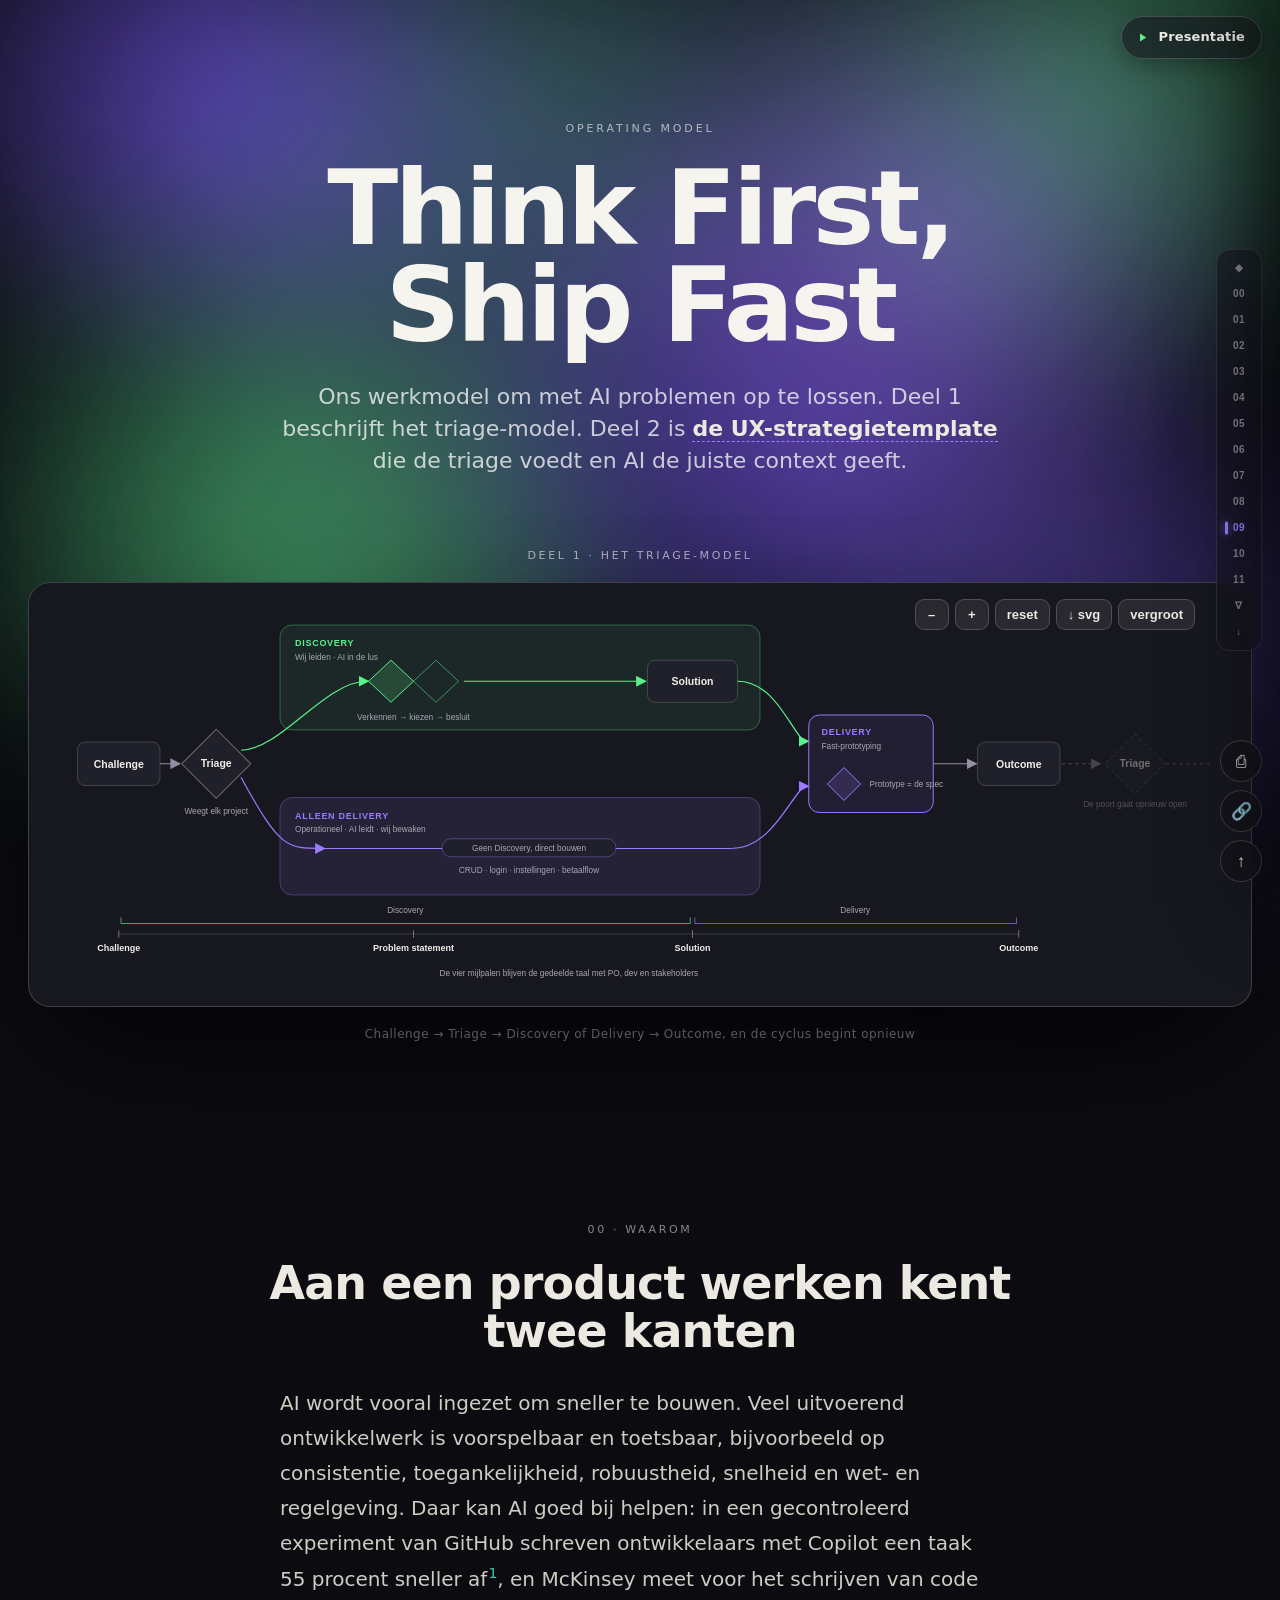
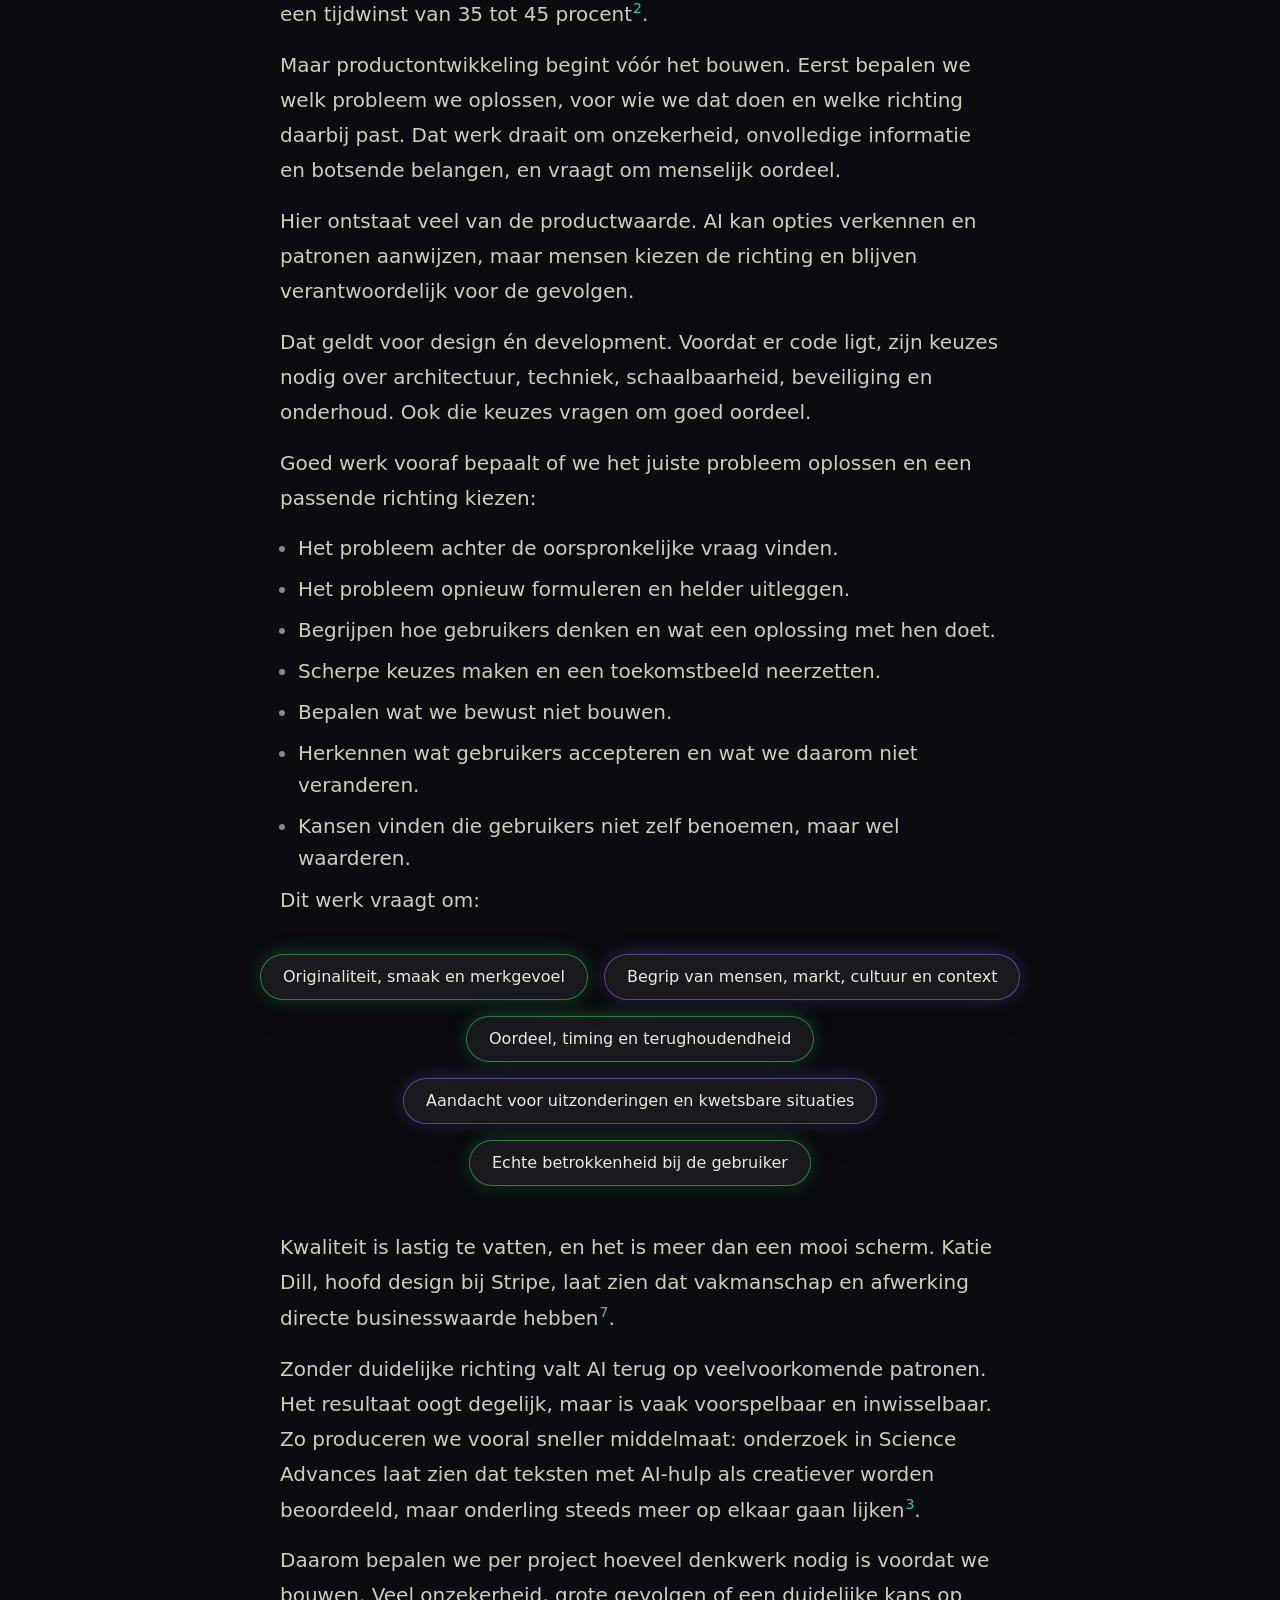
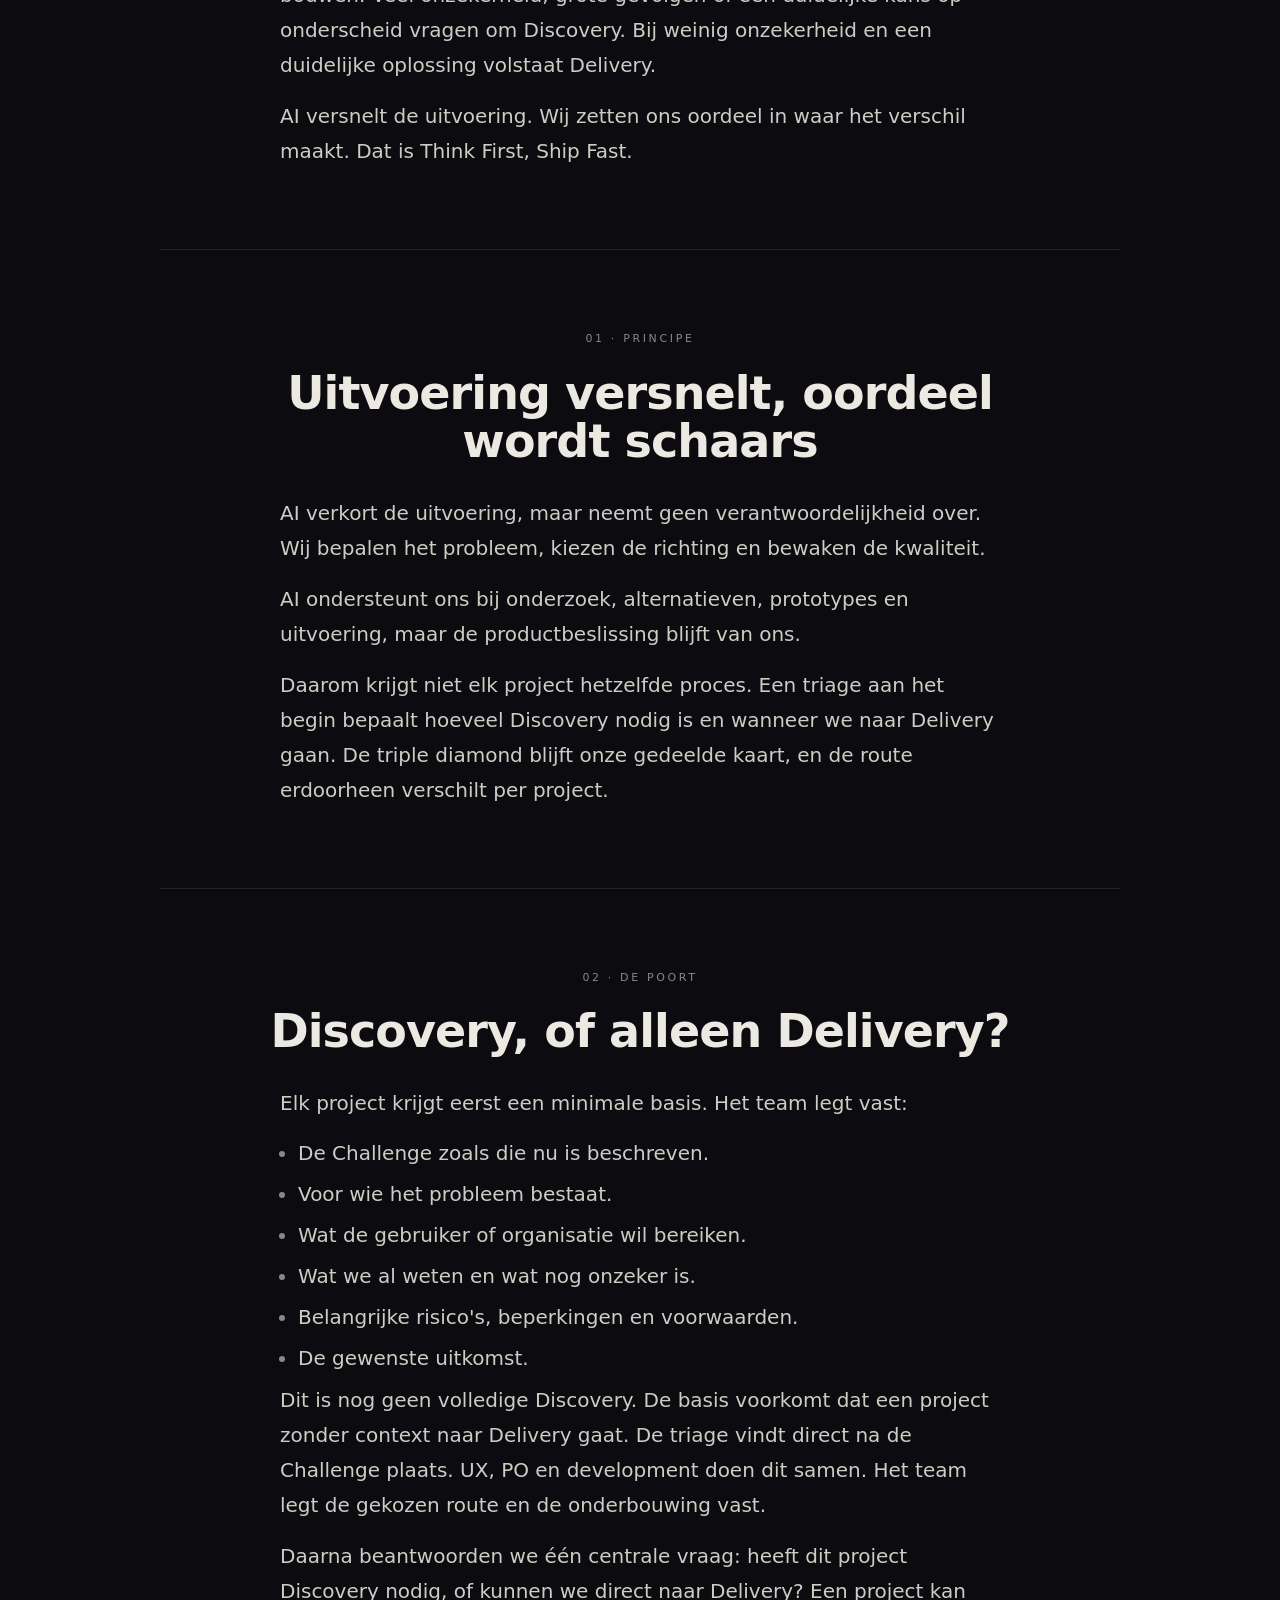
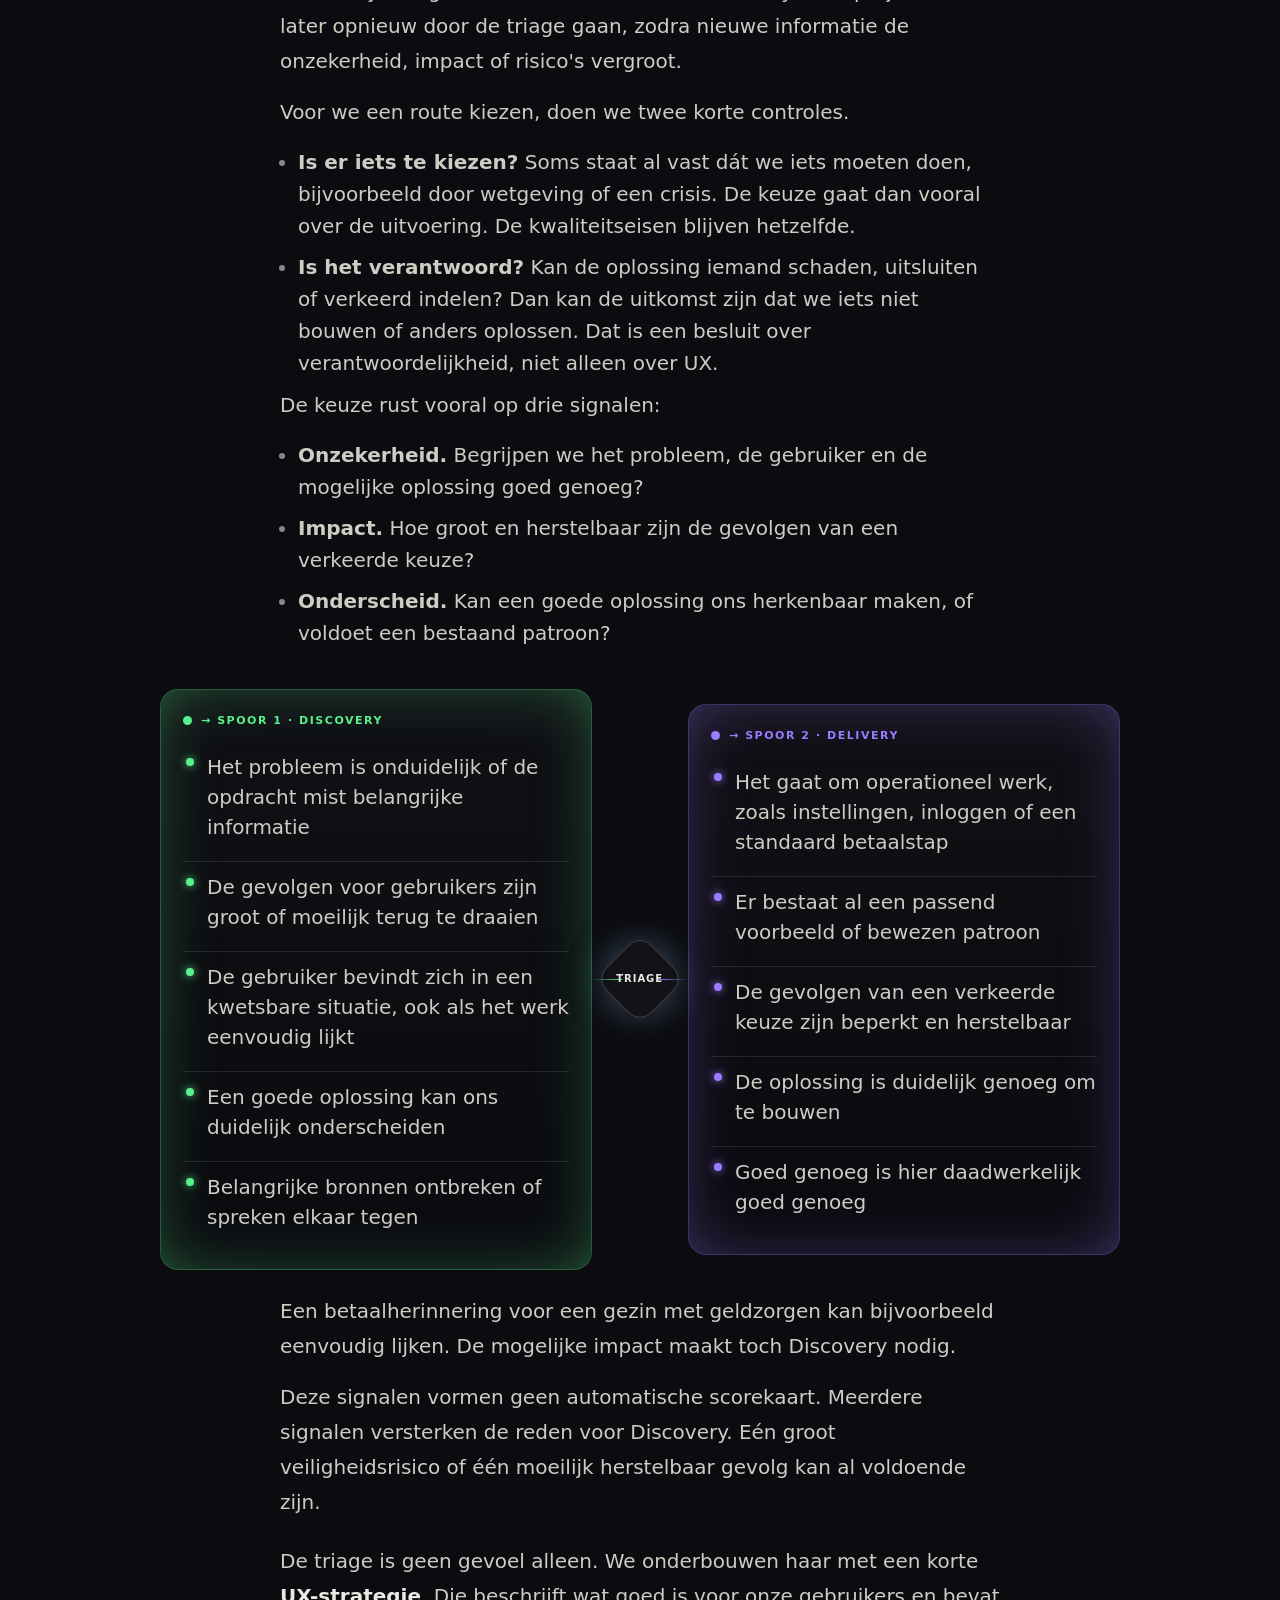
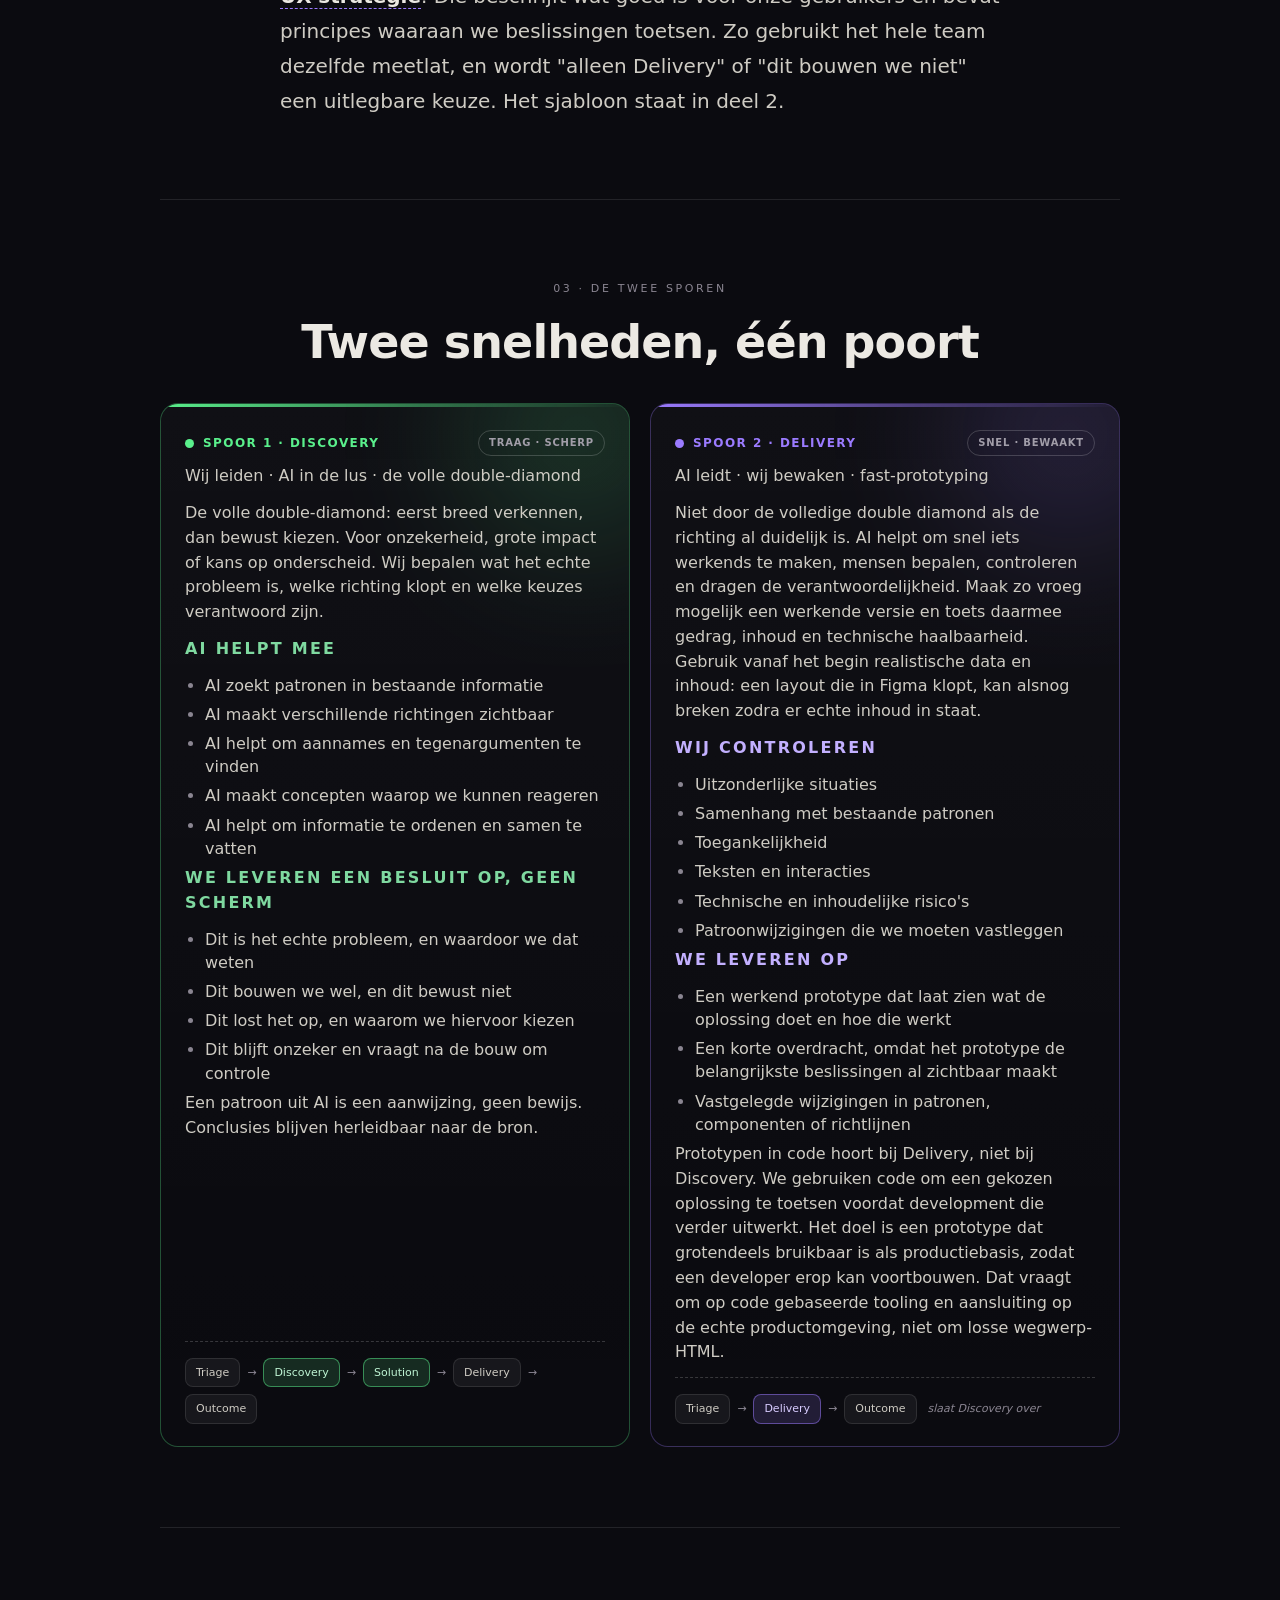
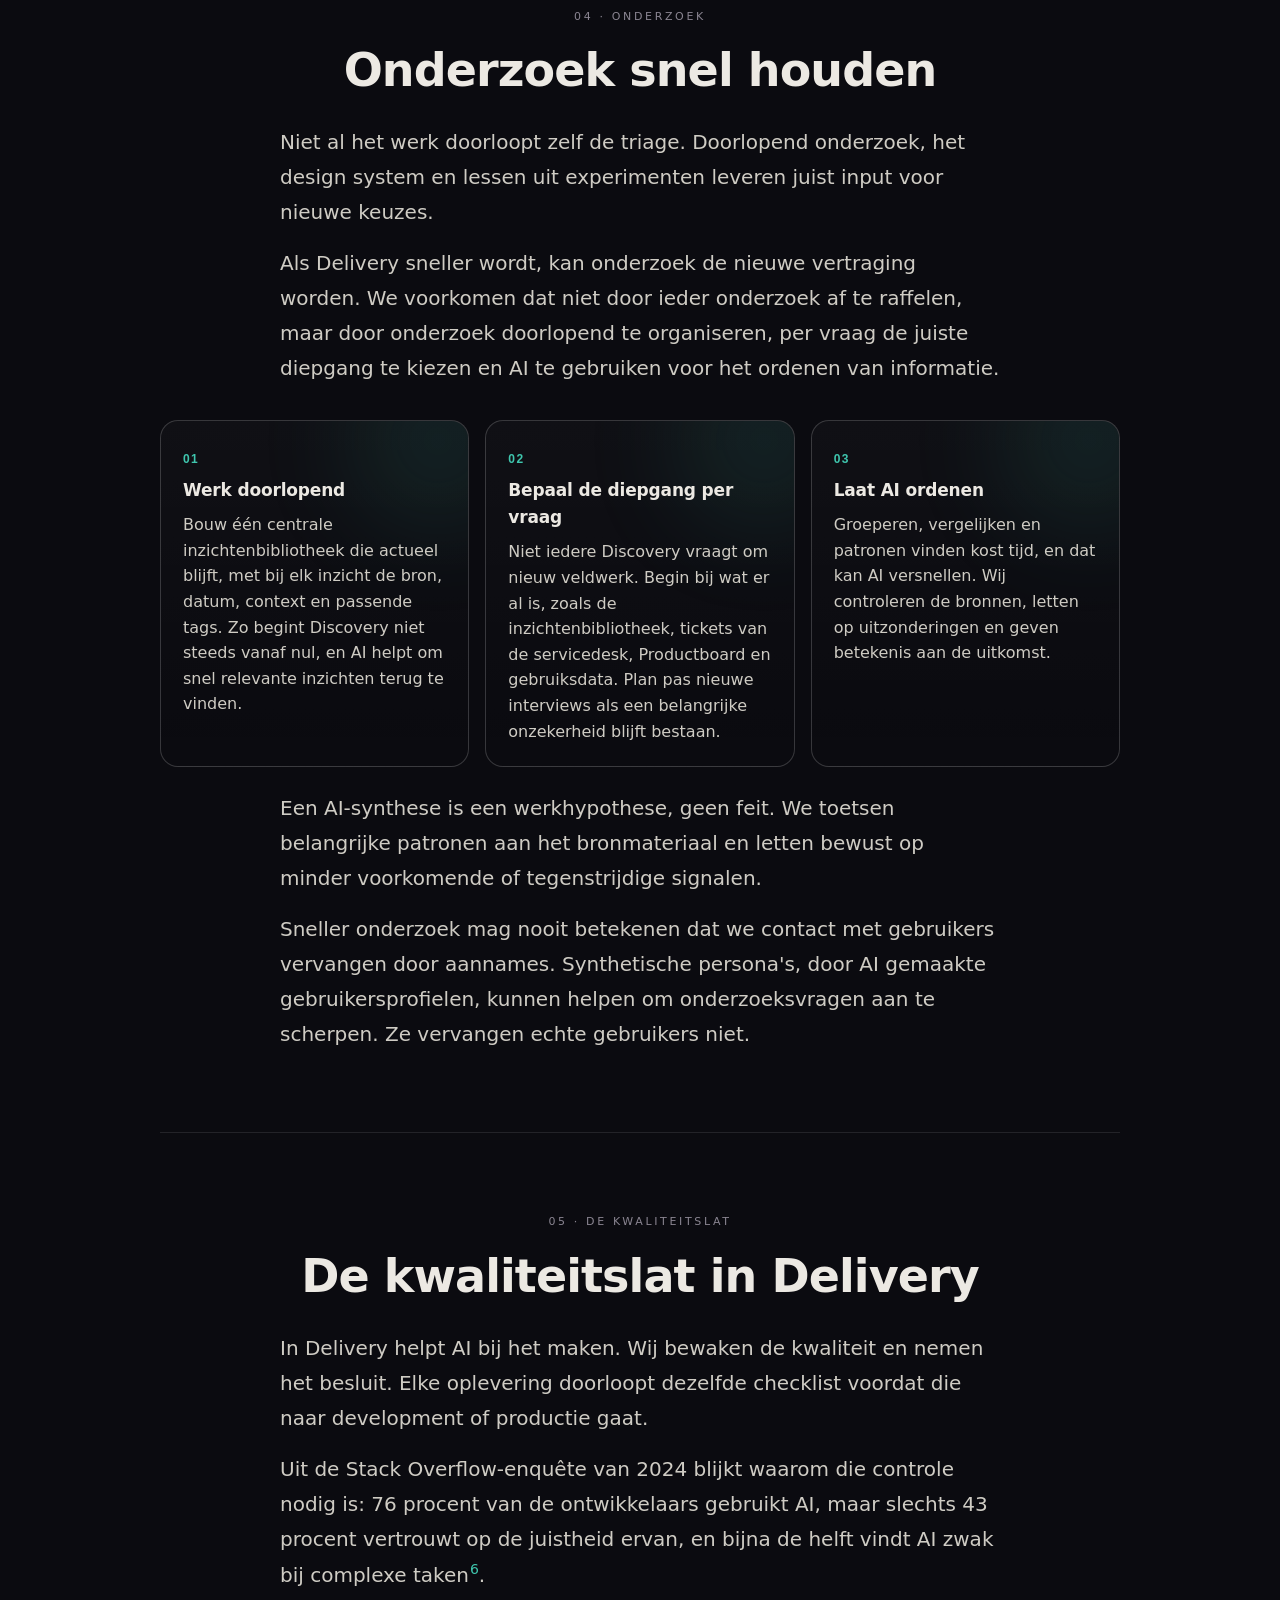
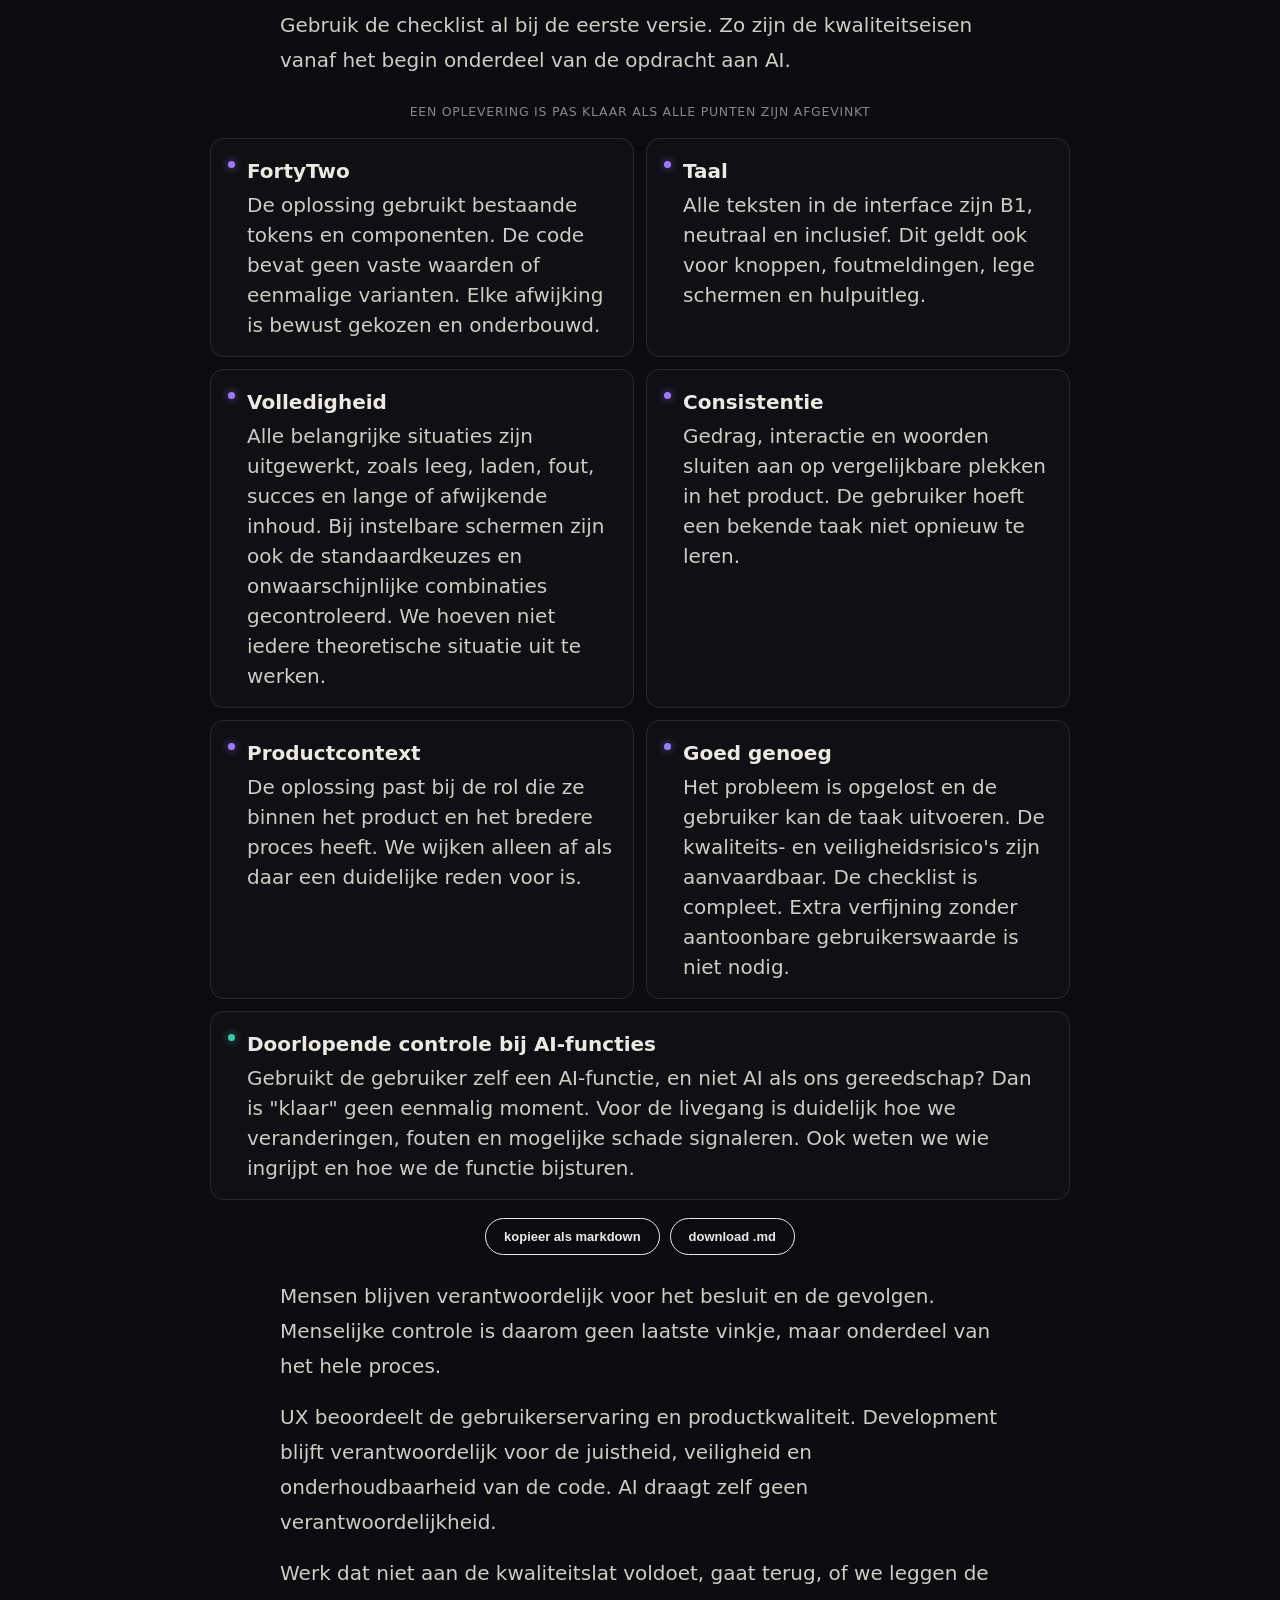
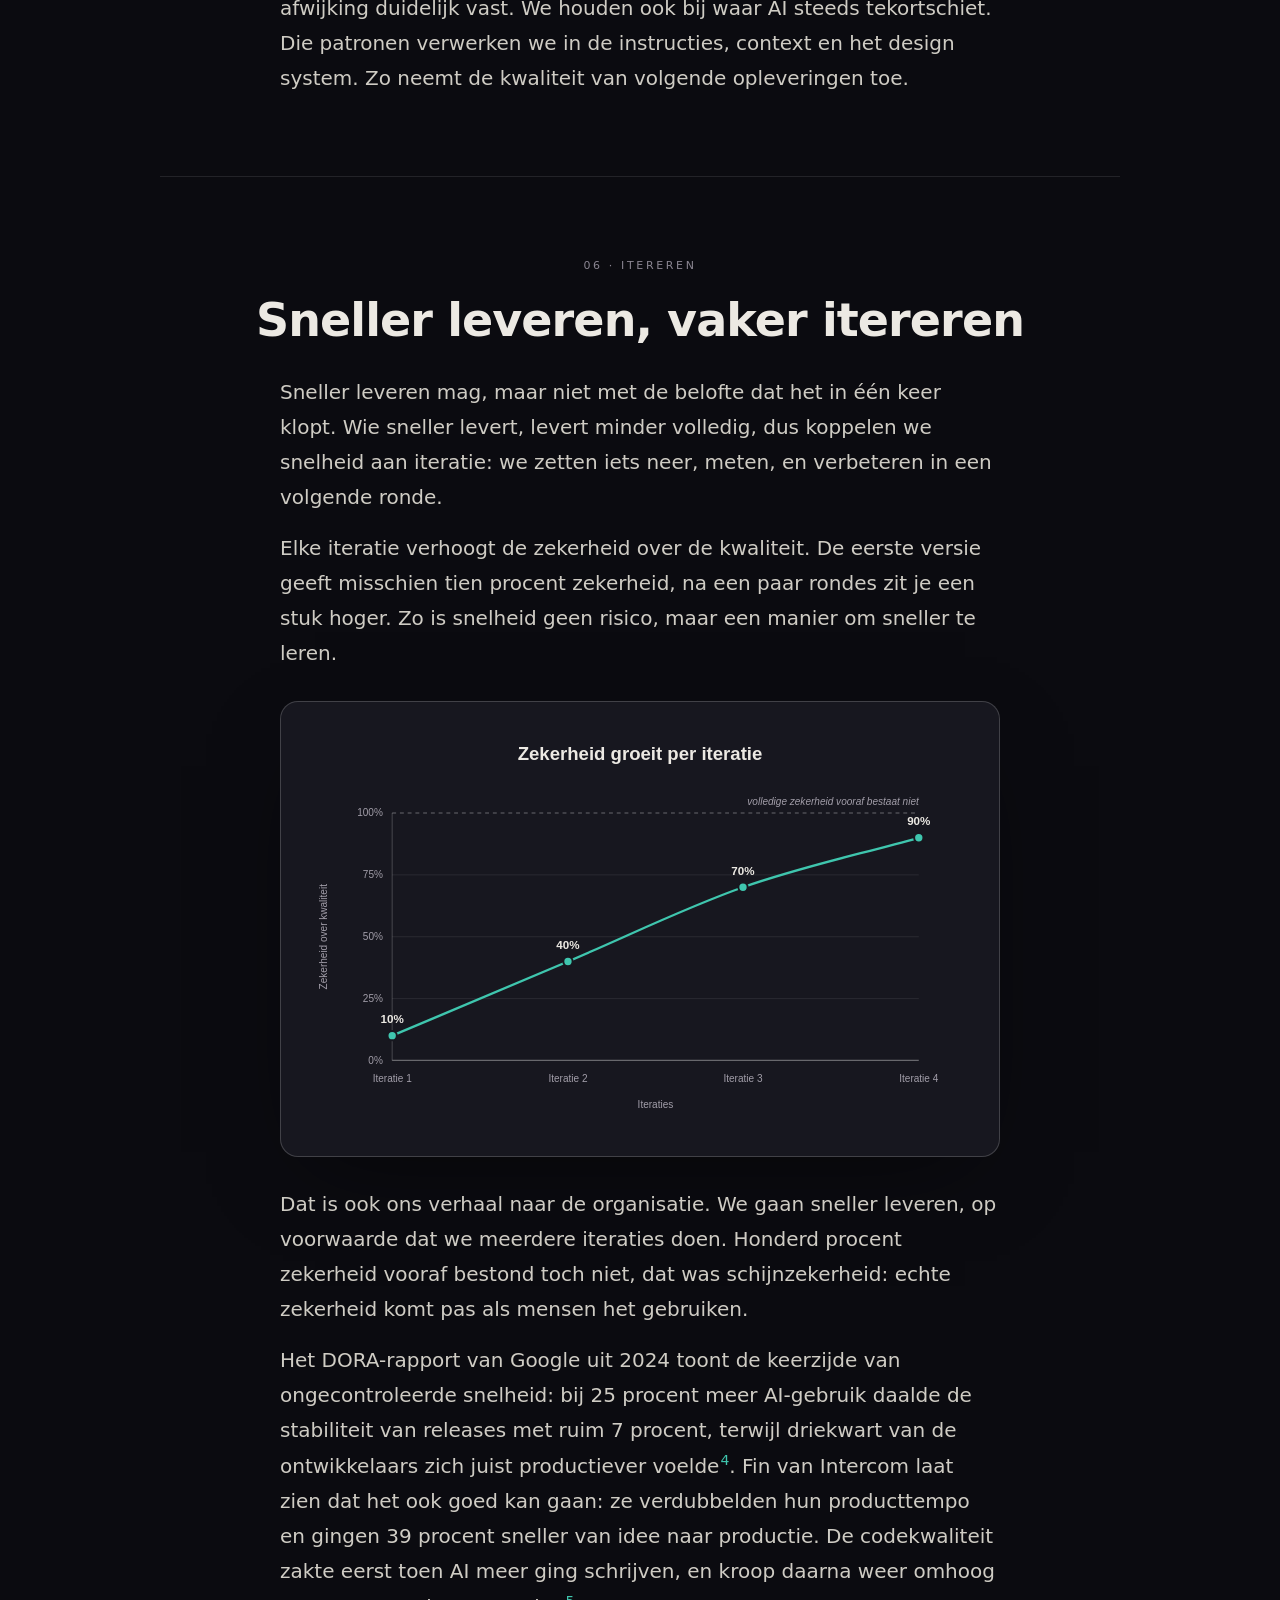
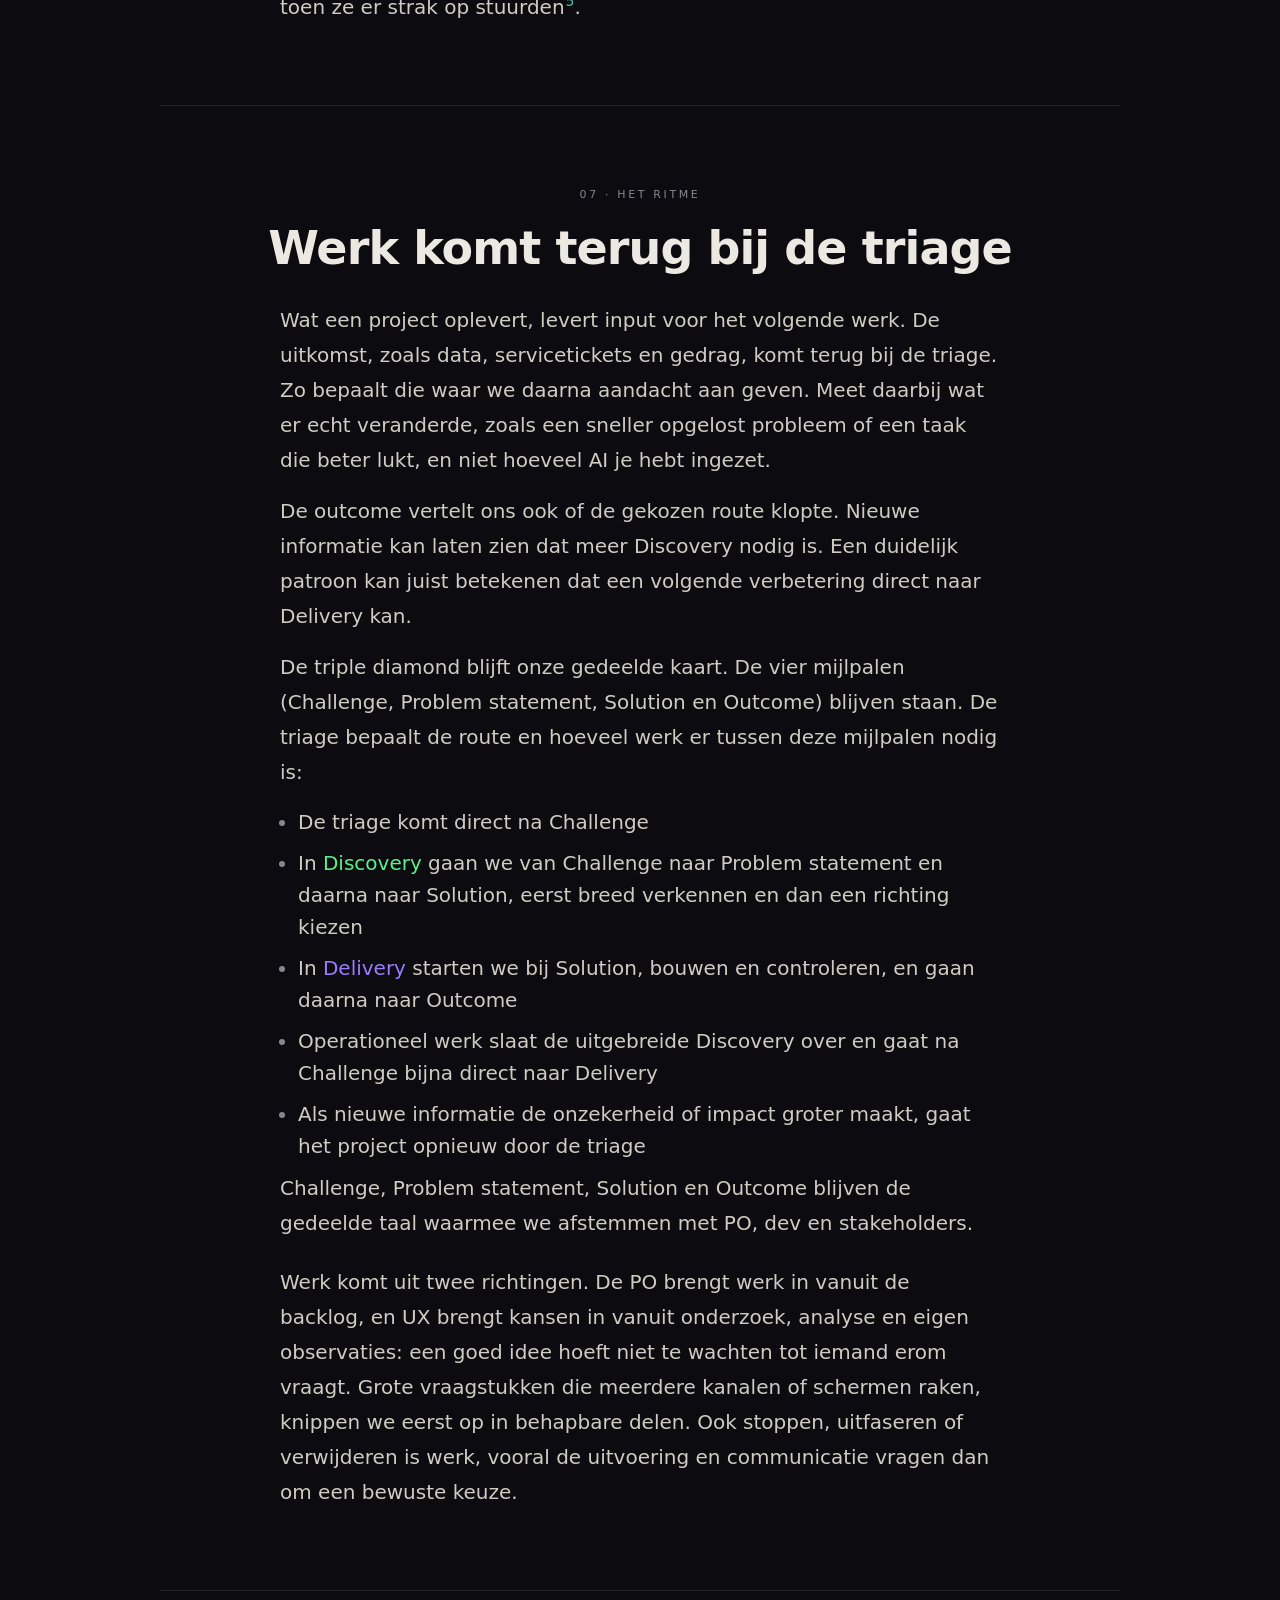
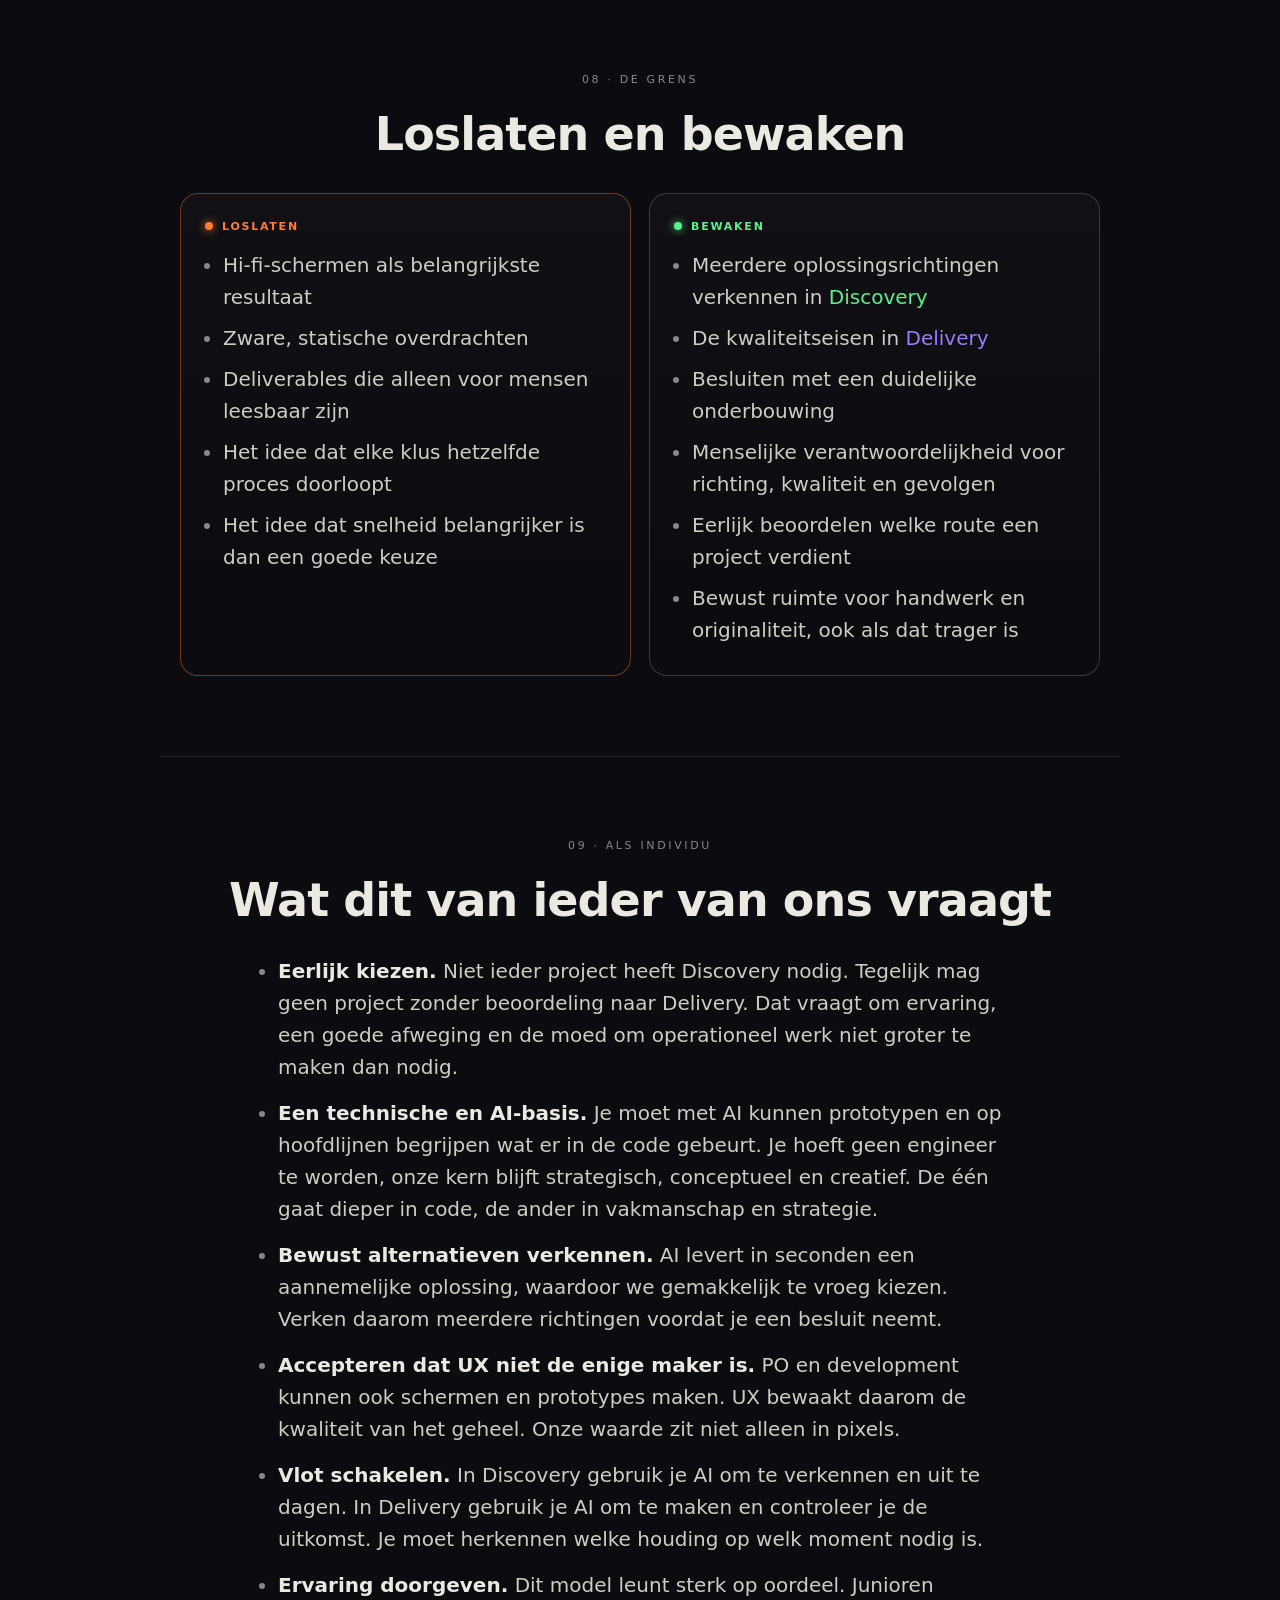
==== commit d8818057: "Sync one-pager met nieuwe md: sectie over wat we opleveren De md is bijgewerkt en de one-pager volgt" ====
--- a/index.html
+++ b/index.html
@@ -42,7 +42,8 @@
     <a href="#s07" data-target="s07"><span class="secnav-num">07</span><span class="secnav-label">Het ritme</span></a>
     <a href="#s08" data-target="s08"><span class="secnav-num">08</span><span class="secnav-label">De grens</span></a>
     <a href="#s09" data-target="s09"><span class="secnav-num">09</span><span class="secnav-label">Als individu</span></a>
-    <a href="#s10" data-target="s10"><span class="secnav-num">10</span><span class="secnav-label">Voor het team</span></a>
+    <a href="#s09b" data-target="s09b"><span class="secnav-num">10</span><span class="secnav-label">Opleveren</span></a>
+    <a href="#s10" data-target="s10"><span class="secnav-num">11</span><span class="secnav-label">Voor het team</span></a>
     <a href="#s11" data-target="s11"><span class="secnav-num">∇</span><span class="secnav-label">De strategie</span></a>
     <a href="#s12" data-target="s12"><span class="secnav-num">↓</span><span class="secnav-label">Bijlage</span></a>
   </nav>
@@ -422,7 +423,7 @@
     </section>
 
     <section class="sec reveal" id="s07">
-      <span class="tag">06 · Het ritme</span>
+      <span class="tag">07 · Het ritme</span>
       <h2 class="statement">Werk komt terug bij de triage</h2>
       <div class="prose">
         <p>Wat een project oplevert, levert input voor het volgende werk. De uitkomst, zoals data, servicetickets en gedrag, komt terug bij de triage. Zo bepaalt die waar we daarna aandacht aan geven. Meet daarbij wat er echt veranderde, zoals een sneller opgelost probleem of een taak die beter lukt, en niet hoeveel AI je hebt ingezet.</p>
@@ -441,7 +442,7 @@
     </section>
 
     <section class="sec reveal" id="s08">
-      <span class="tag">07 · De grens</span>
+      <span class="tag">08 · De grens</span>
       <h2 class="statement">Loslaten en bewaken</h2>
       <div class="duo">
         <div class="duo-card let">
@@ -449,6 +450,7 @@
           <ul>
             <li>Hi-fi-schermen als belangrijkste resultaat</li>
             <li>Zware, statische overdrachten</li>
+            <li>Deliverables die alleen voor mensen leesbaar zijn</li>
             <li>Het idee dat elke klus hetzelfde proces doorloopt</li>
             <li>Het idee dat snelheid belangrijker is dan een goede keuze</li>
           </ul>
@@ -468,7 +470,7 @@
     </section>
 
     <section class="sec reveal" id="s09">
-      <span class="tag">08 · Als individu</span>
+      <span class="tag">09 · Als individu</span>
       <h2 class="statement">Wat dit van ieder van ons vraagt</h2>
       <ul class="stack">
         <li><b>Eerlijk kiezen.</b> Niet ieder project heeft Discovery nodig. Tegelijk mag geen project zonder beoordeling naar Delivery. Dat vraagt om ervaring, een goede afweging en de moed om operationeel werk niet groter te maken dan nodig.</li>
@@ -480,8 +482,19 @@
       </ul>
     </section>
 
+    <section class="sec reveal" id="s09b">
+      <span class="tag">10 · Wat we opleveren</span>
+      <h2 class="statement">Onze deliverables zijn ook input voor AI</h2>
+      <div class="prose">
+        <p>Tot nu toe schreven we onze documentatie vooral voor mensen. Persona's, journey maps, onderzoeksrapporten en wireframes met toelichting hielpen collega's om de context te begrijpen en keuzes te maken.</p>
+        <p>Nu AI steeds vaker meebouwt, wordt onze documentatie ook invoer voor een model<sup class="cite"><a href="#bron-8">8</a></sup>. Dan moet de kennis onder het ontwerp expliciet zijn. Een stockfoto in een persona draagt weinig bruikbare context over. De regel "Gebruikers haken af als we vragen om informatie die ze niet bij de hand hebben" doet dat wel. AI kan daar tijdens het maken rekening mee houden.</p>
+        <p>Daarom moet onze ontwerpkennis vindbaar, actueel en leesbaar zijn voor mensen én AI. Google Labs publiceerde op 21 april 2026 de open specificatie DESIGN.md<sup class="cite"><a href="#bron-9">9</a></sup>: een bestand dat machineleesbare designtokens combineert met uitleg over de bedoeling en toepassing ervan. Voor FortyTwo kunnen we hetzelfde principe gebruiken. Onderzoeksinzichten, interactieafspraken, onze begrippenlijst en relevante gebruikerscontext horen daar ook bij.</p>
+        <p>Dit vraagt om doorlopend onderhoud. De context verandert mee met het product en met wat we leren van AI-uitvoer. Het resultaat meten we aan de kwaliteit van wat ermee wordt gemaakt: leidt de context tot betere oplossingen die passen bij FortyTwo en onze gebruikers? Dan werkt ze.</p>
+      </div>
+    </section>
+
     <section class="sec reveal" id="s10">
-      <span class="tag">09 · Voor het team</span>
+      <span class="tag">11 · Voor het team</span>
       <h2 class="statement">Twee praktijken die hierbij horen</h2>
       <div class="cols">
         <div class="body">
@@ -492,7 +505,7 @@
         <div class="body">
           <span class="colnum">02</span>
           <p class="colhead">Kwaliteit in onze tools</p>
-          <p>Als PO en development geloofwaardige schermen kunnen maken, is UX niet langer de enige maker. Maak FortyTwo daarom leesbaar voor AI-modellen: beschrijf componenten, tokens, patronen, richtlijnen en productprincipes in de codetools, zodat iedereen vanuit dezelfde kwaliteitsbasis begint. De modellen zijn slim genoeg, het schaarse is dat wij ze onze product- en ontwerpcontext voeren. Een leesbaar design system en een heldere strategie zijn daarom veel waard.</p>
+          <p>Als PO en development geloofwaardige schermen kunnen maken, is UX niet langer de enige maker. Zorg dan dat iedereen vanuit dezelfde kwaliteitsbasis begint, zoals hierboven beschreven. De modellen zijn slim genoeg, het schaarse is dat wij ze onze product- en ontwerpcontext voeren. Een leesbaar design system en een heldere strategie zijn daarom veel waard.</p>
         </div>
       </div>
       <div class="prose">
@@ -572,6 +585,8 @@
         <li id="bron-5">Fin (Intercom), <cite>2× – nine months later</cite> (2026). <a href="https://ideas.fin.ai/p/2x-nine-months-later" target="_blank" rel="noopener">ideas.fin.ai</a></li>
         <li id="bron-6">Stack Overflow, <cite>2024 Developer Survey: AI</cite> (2024). <a href="https://survey.stackoverflow.co/2024/ai" target="_blank" rel="noopener">survey.stackoverflow.co</a></li>
         <li id="bron-7">Katie Dill (Stripe), <cite>Craft and beauty: the business value of form in function</cite>, Stripe Sessions (2024). <a href="https://stripe.com/sessions/2024/craft-and-beauty-the-business-value-of-form-in-function" target="_blank" rel="noopener">stripe.com</a></li>
+        <li id="bron-8">Tony Alicea, <cite>UX-Context Design: Using UX Knowledge to Inform AI-Generated Design</cite>, Nielsen Norman Group (2026). <a href="https://www.nngroup.com/articles/ux-context-design/" target="_blank" rel="noopener">nngroup.com</a></li>
+        <li id="bron-9">Google Labs, <cite>DESIGN.md</cite> (2026). <a href="https://github.com/google-labs-code/design.md" target="_blank" rel="noopener">github.com/google-labs-code/design.md</a></li>
       </ol>
     </section>
 
@@ -601,7 +616,7 @@
       <button class="drawer-close" id="stratClose" type="button" aria-label="sluiten">✕</button>
     </div>
     <div class="drawer-body">
-      <p class="tpl-intro">De UX-strategie is de meetlat voor de triage. Ze helpt kiezen tussen Discovery en Delivery en geeft AI de context om passende voorstellen te doen. Vul ieder onderdeel in en verwijder daarna de cursieve uitleg. Houd de strategie kort, bij voorkeur één tot twee A4's. Het schrijven ervan is zelf Discovery-werk, geen formulier dat je even invult. Jij bepaalt de richting, AI kan helpen bij het ordenen en aanscherpen, maar schrijft de strategie niet zelfstandig, anders ontstaat al snel precies de generieke richting die dit model moet voorkomen.</p>
+      <p class="tpl-intro">De UX-strategie is de meetlat voor de triage. Ze helpt kiezen tussen Discovery en Delivery en geeft AI de context om passende voorstellen te doen. Vul ieder onderdeel in en verwijder daarna de cursieve uitleg. Houd de strategie kort, bij voorkeur één tot twee A4's. Het schrijven ervan is zelf Discovery-werk, geen formulier dat je even invult. Jij bepaalt de richting, AI kan helpen bij het ordenen en aanscherpen, maar schrijft de strategie niet zelfstandig, anders ontstaat al snel precies de generieke richting die dit model moet voorkomen. De strategie is zelf ook zo'n contextbestand: je schrijft haar voor het team en voor de AI-tools waarmee we bouwen.</p>
 
       <div class="tpl-sec">
         <h3>Visie</h3>
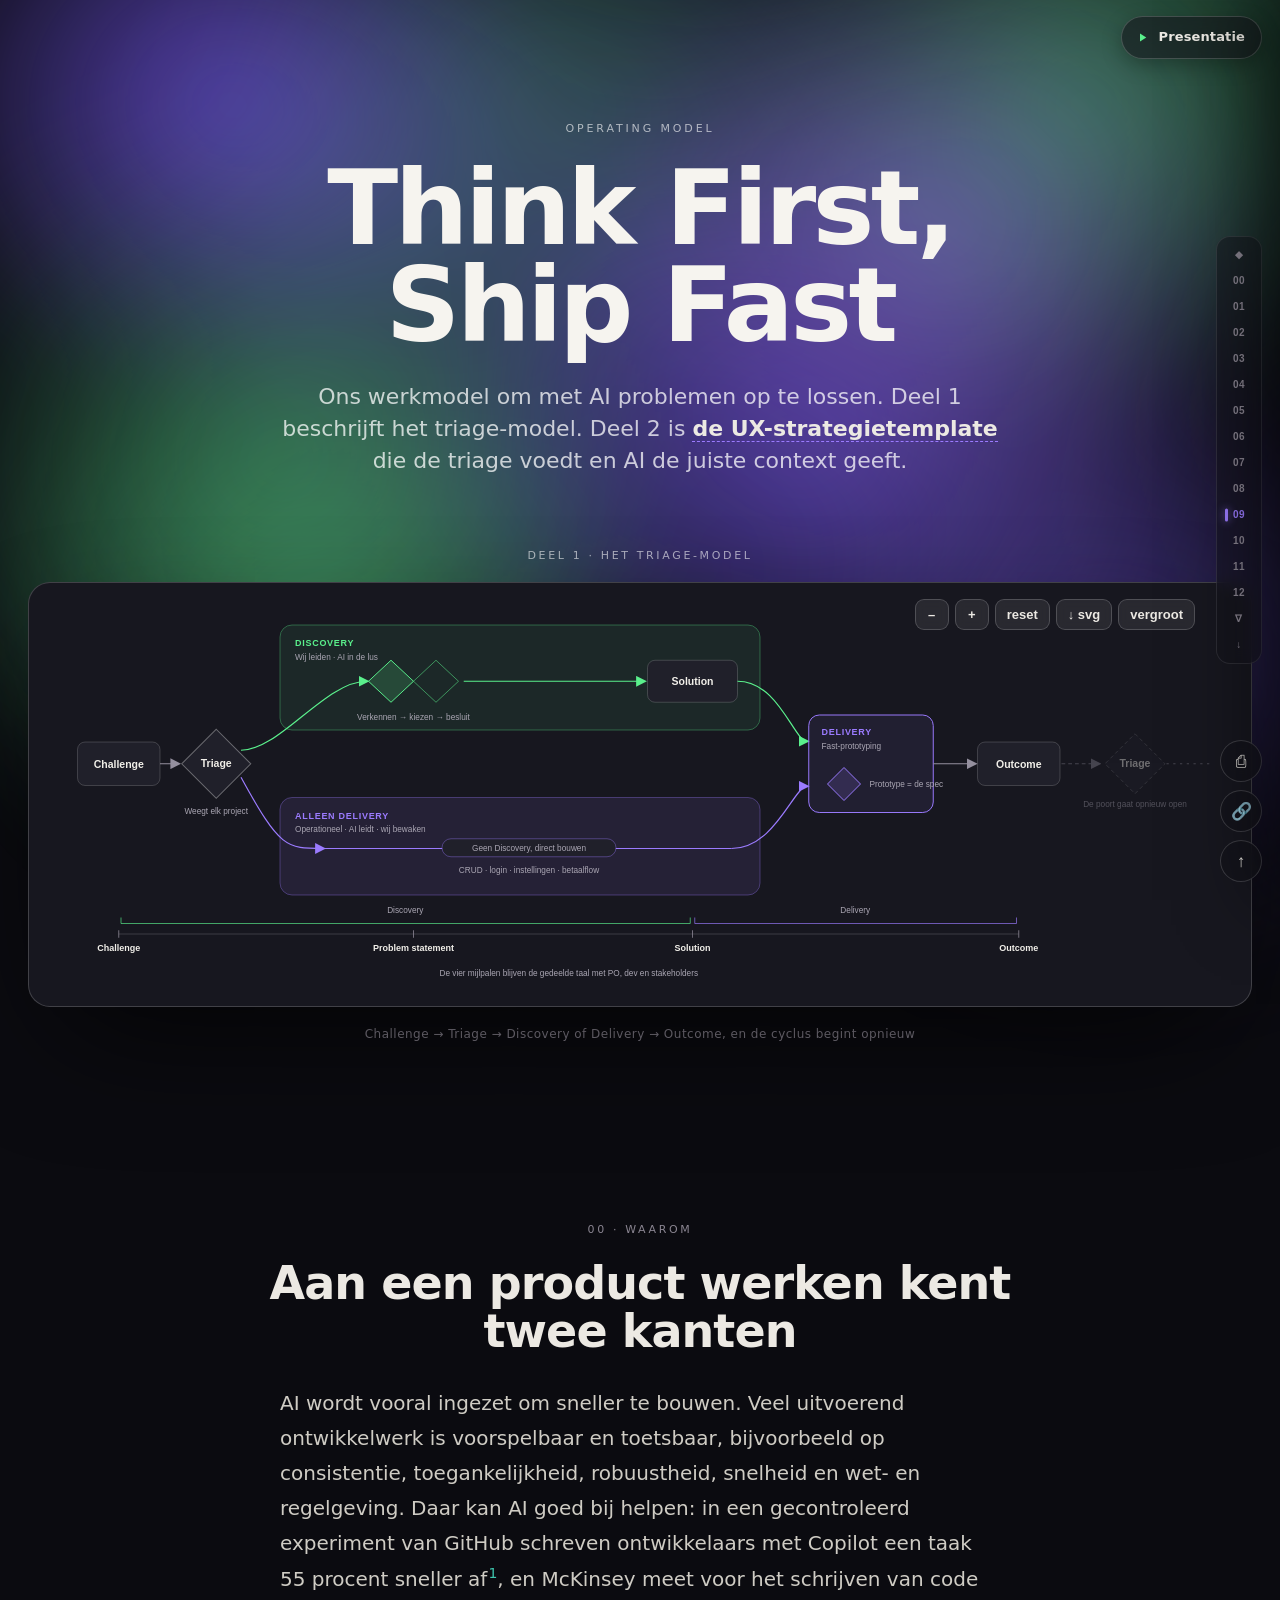
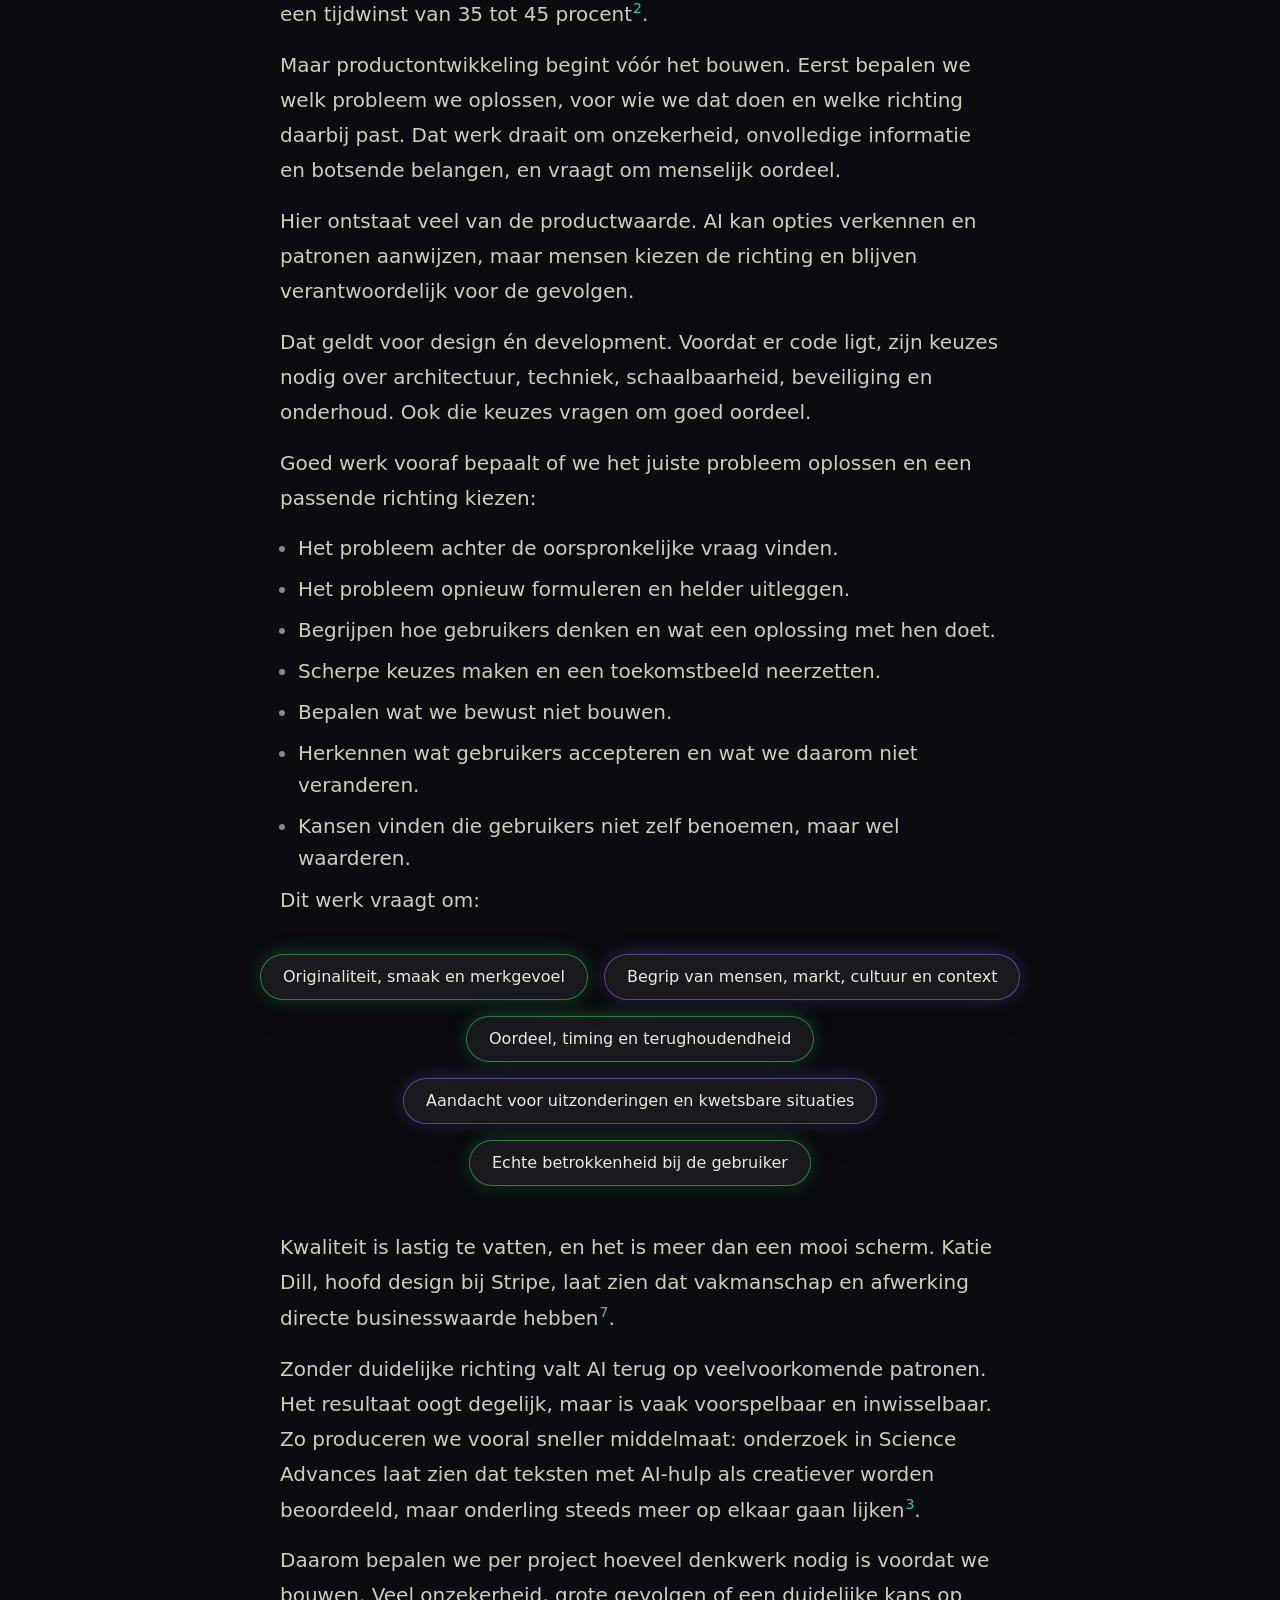
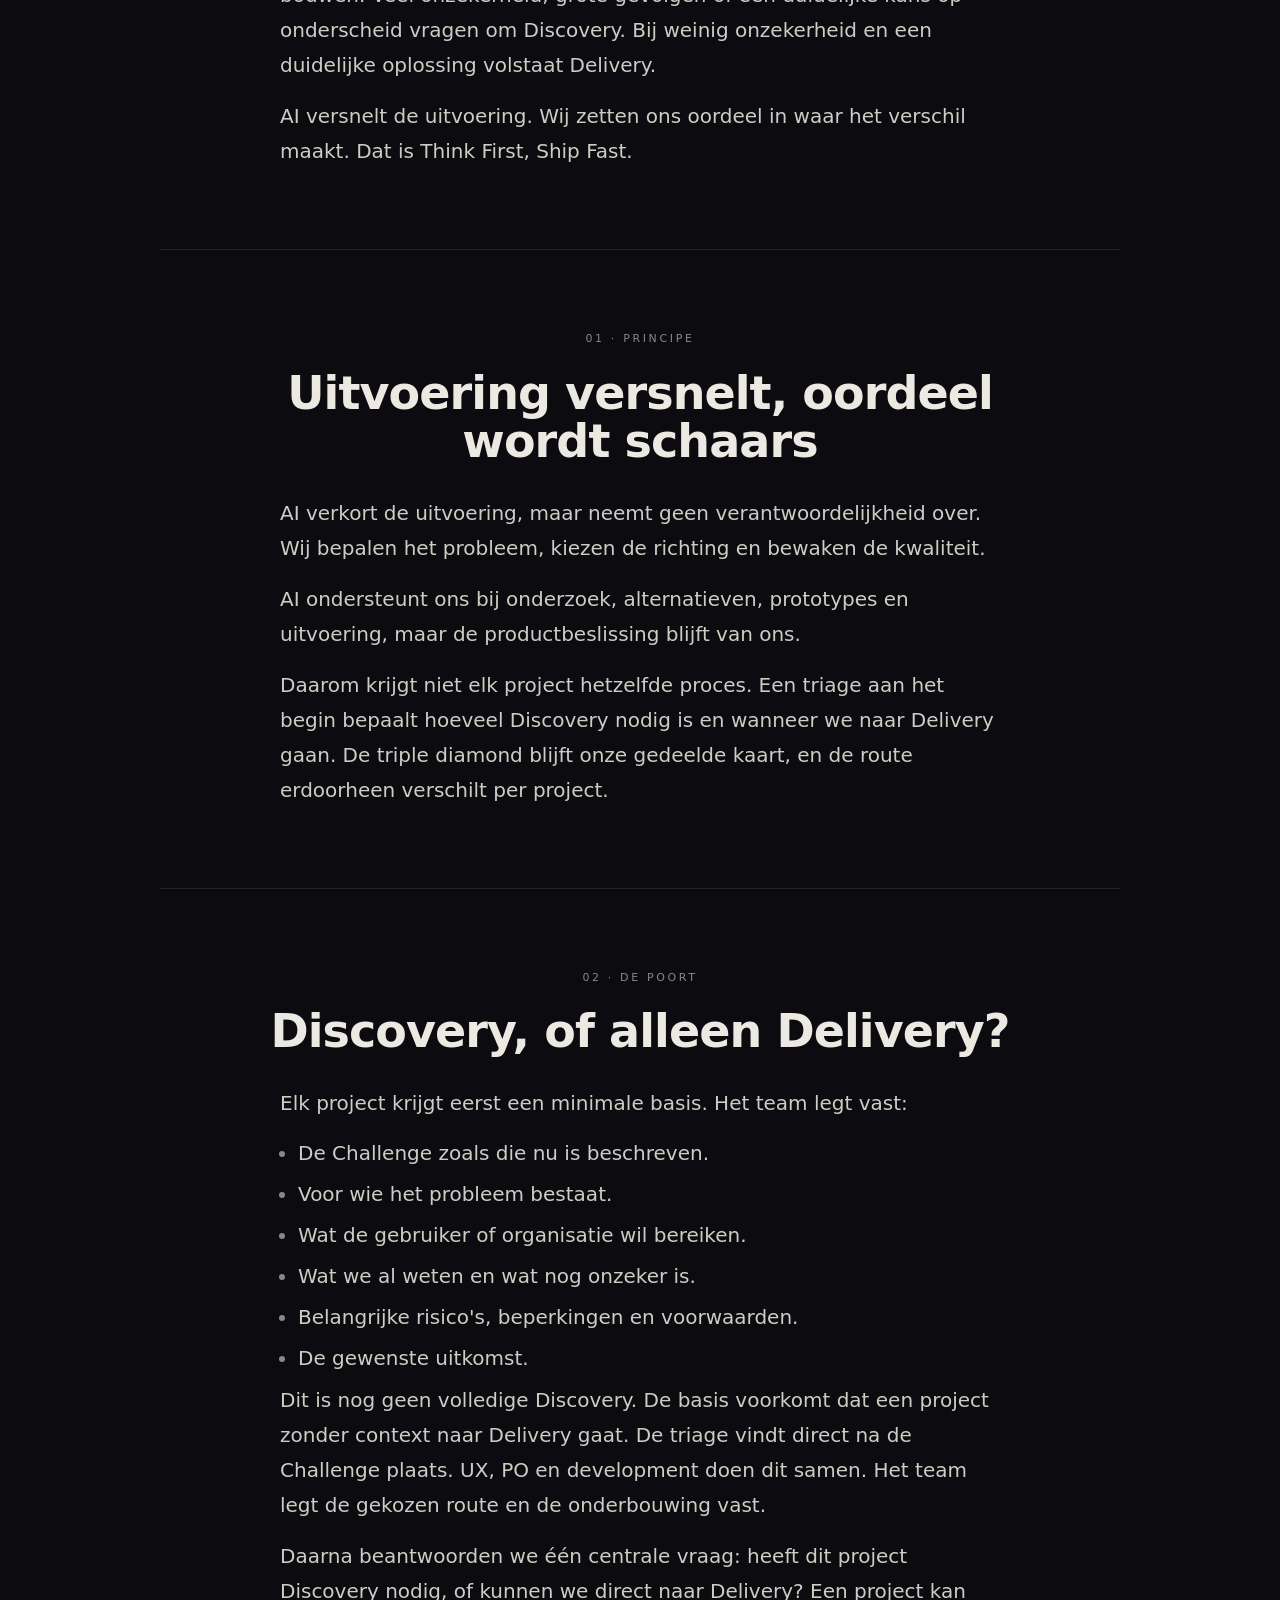
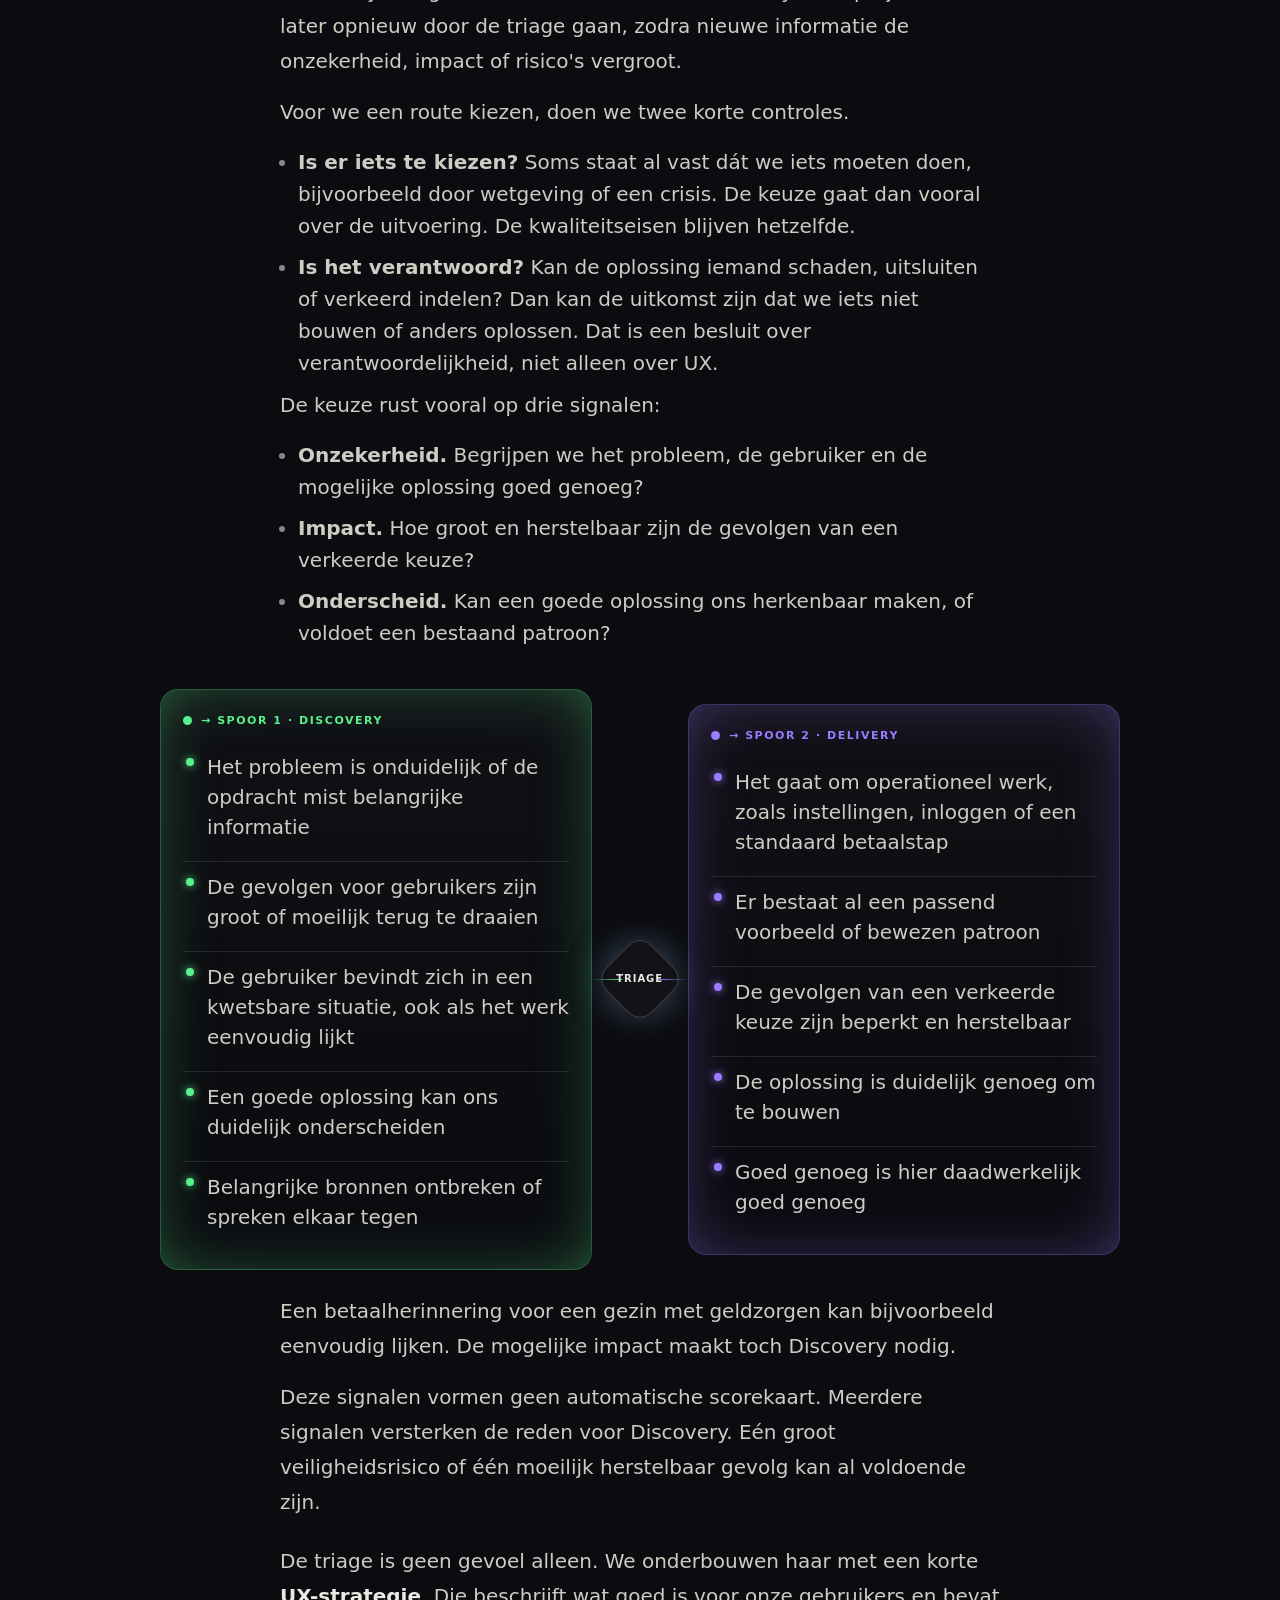
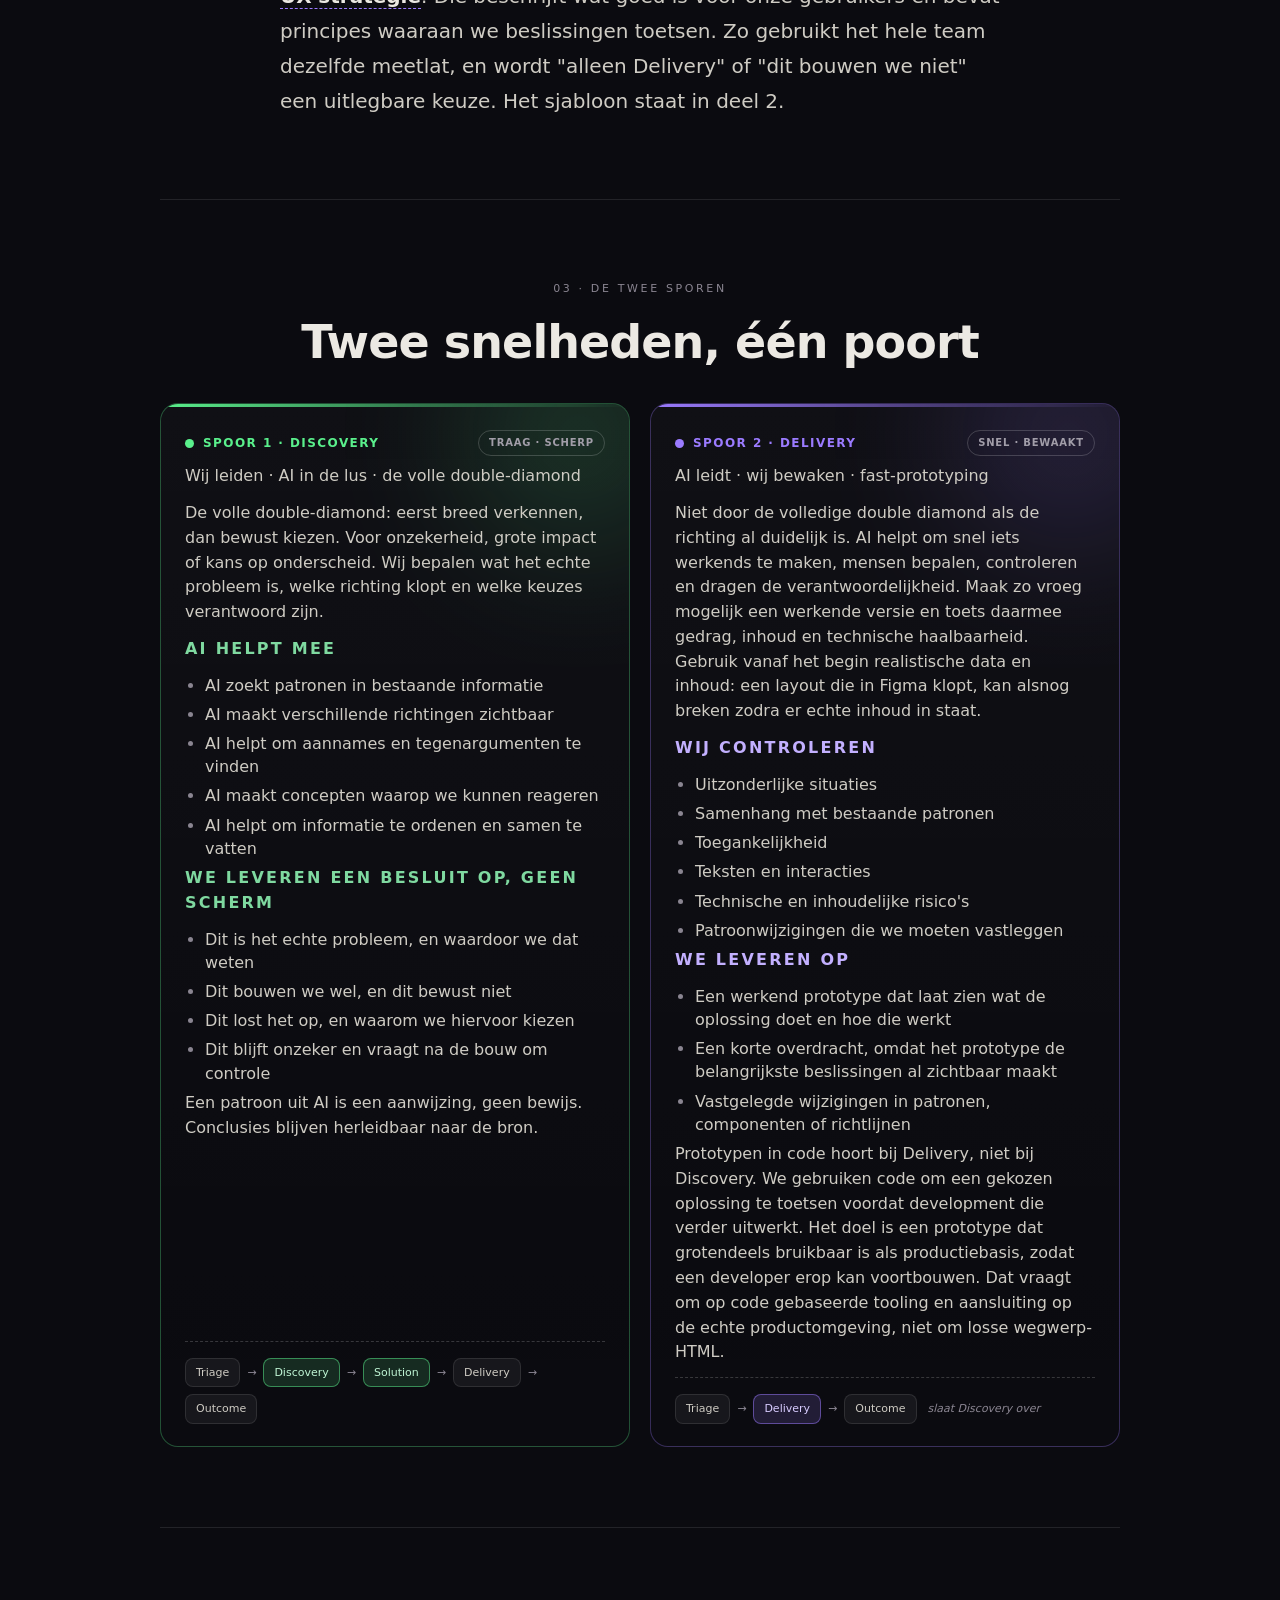
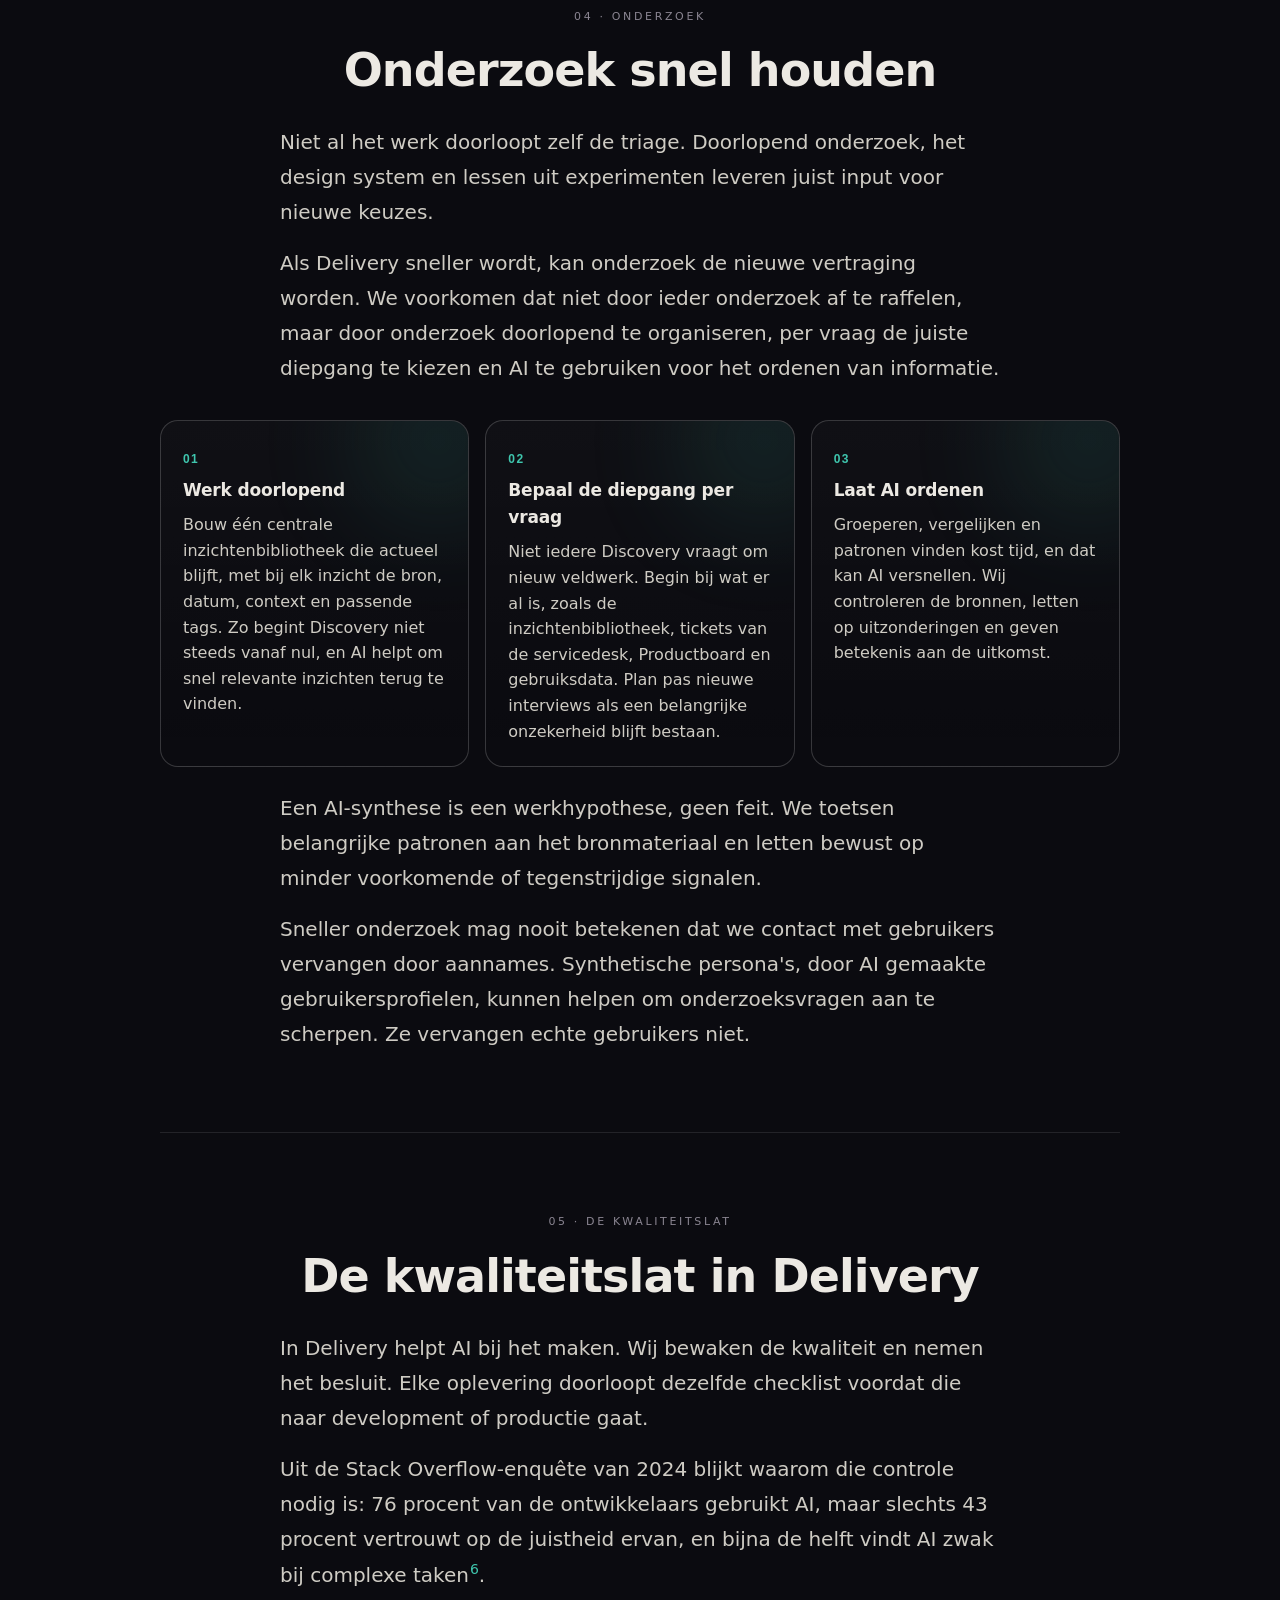
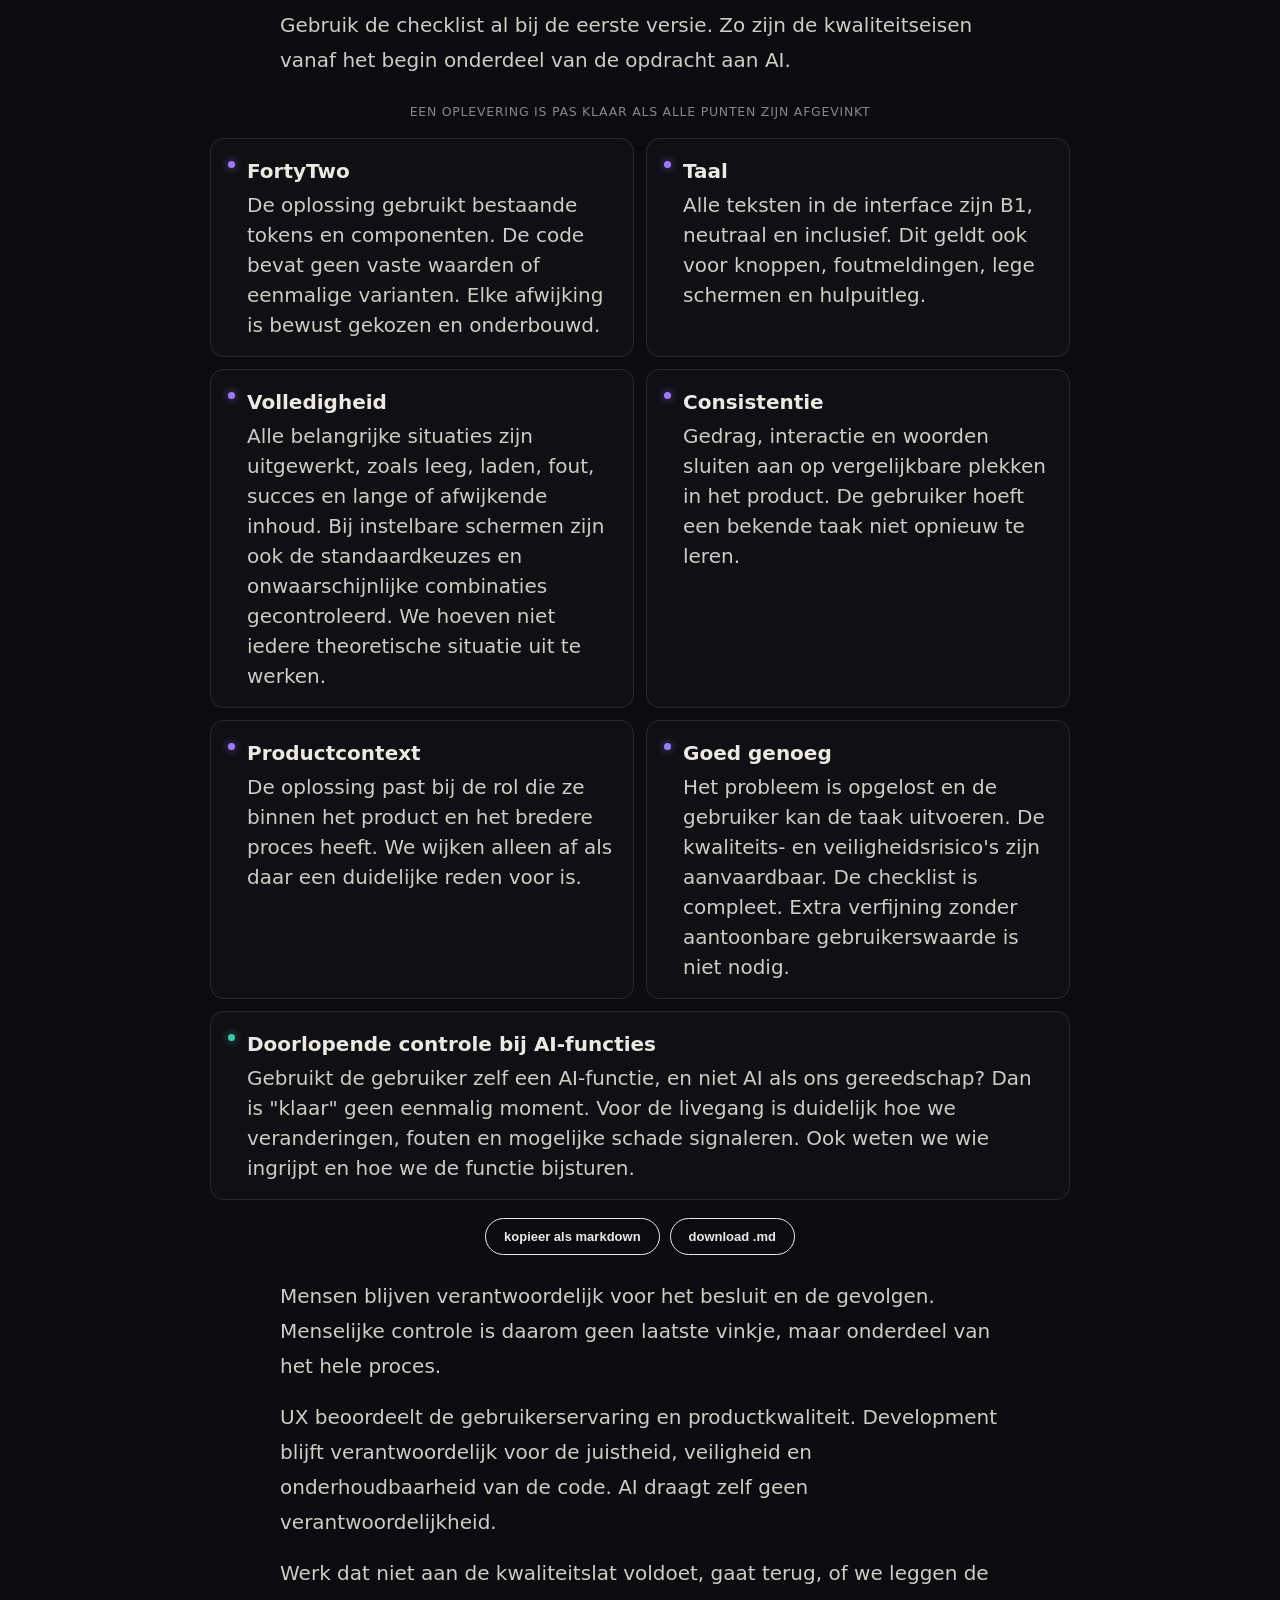
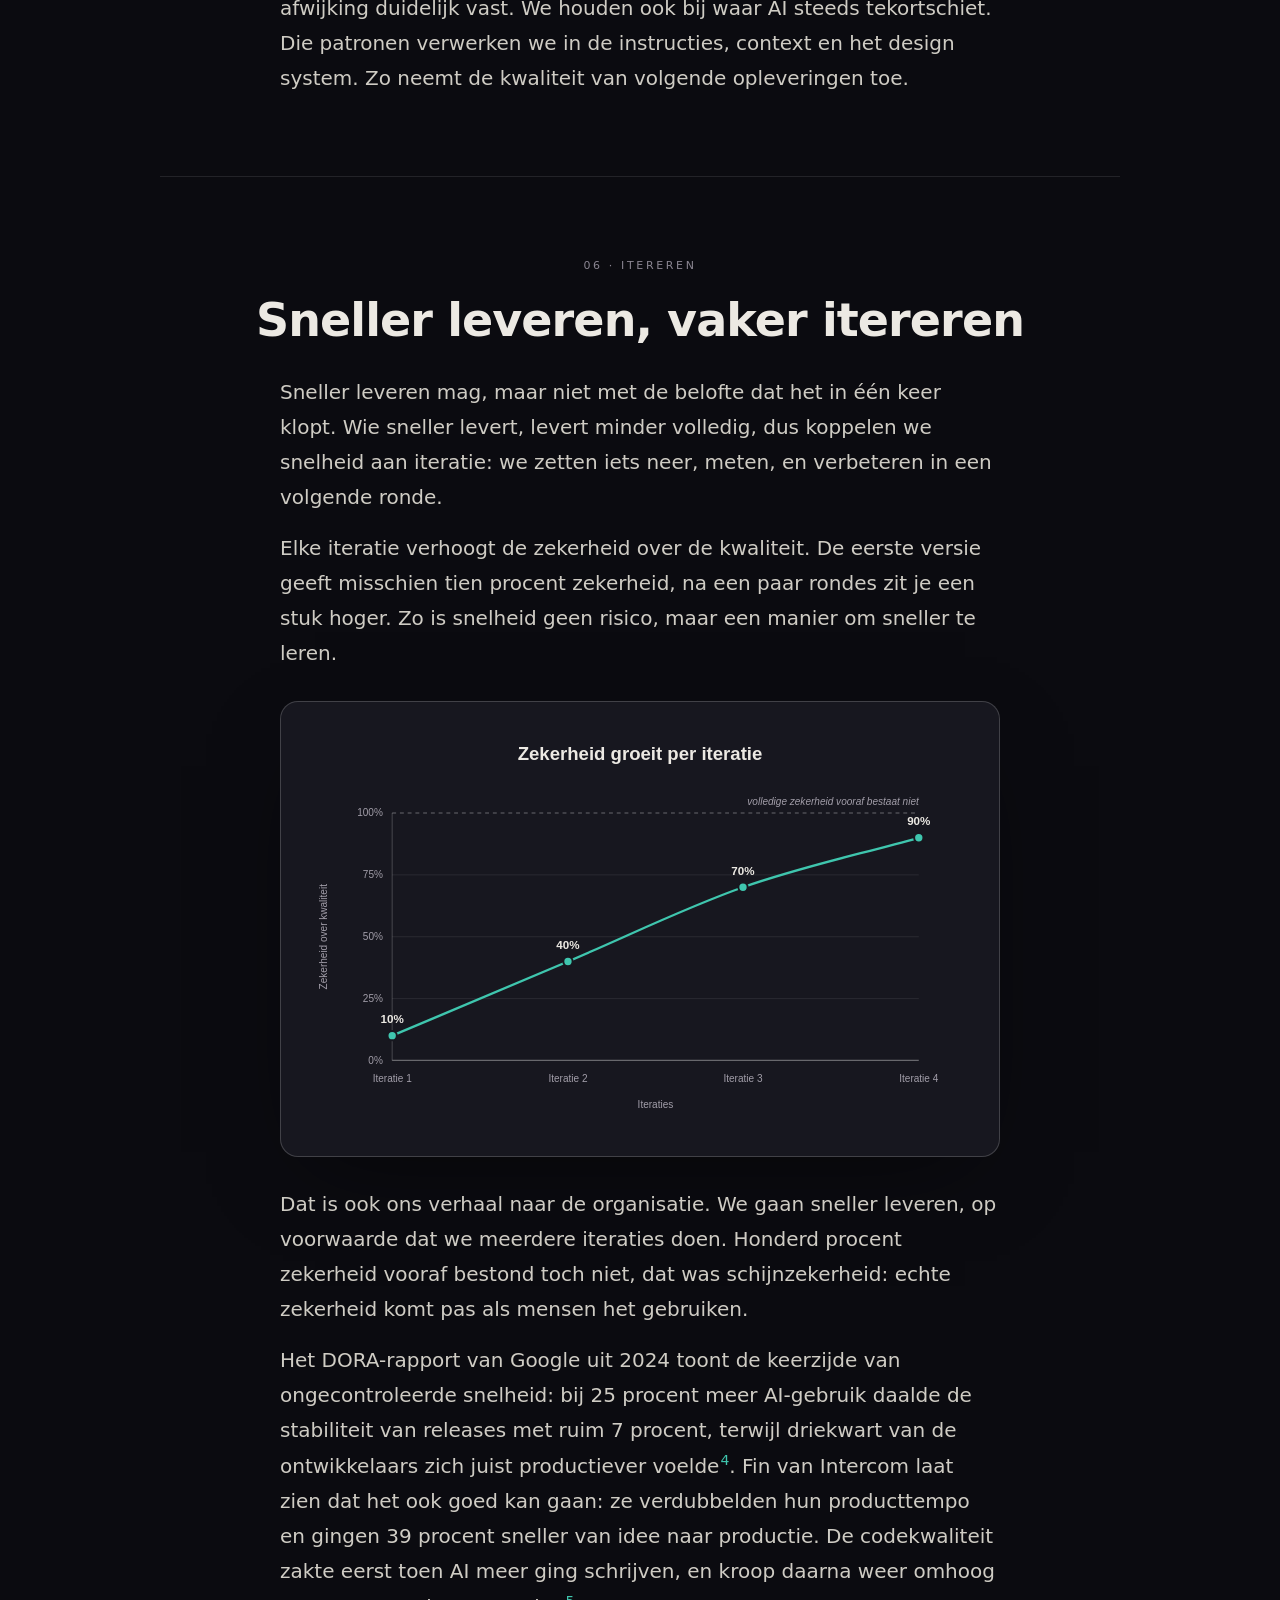
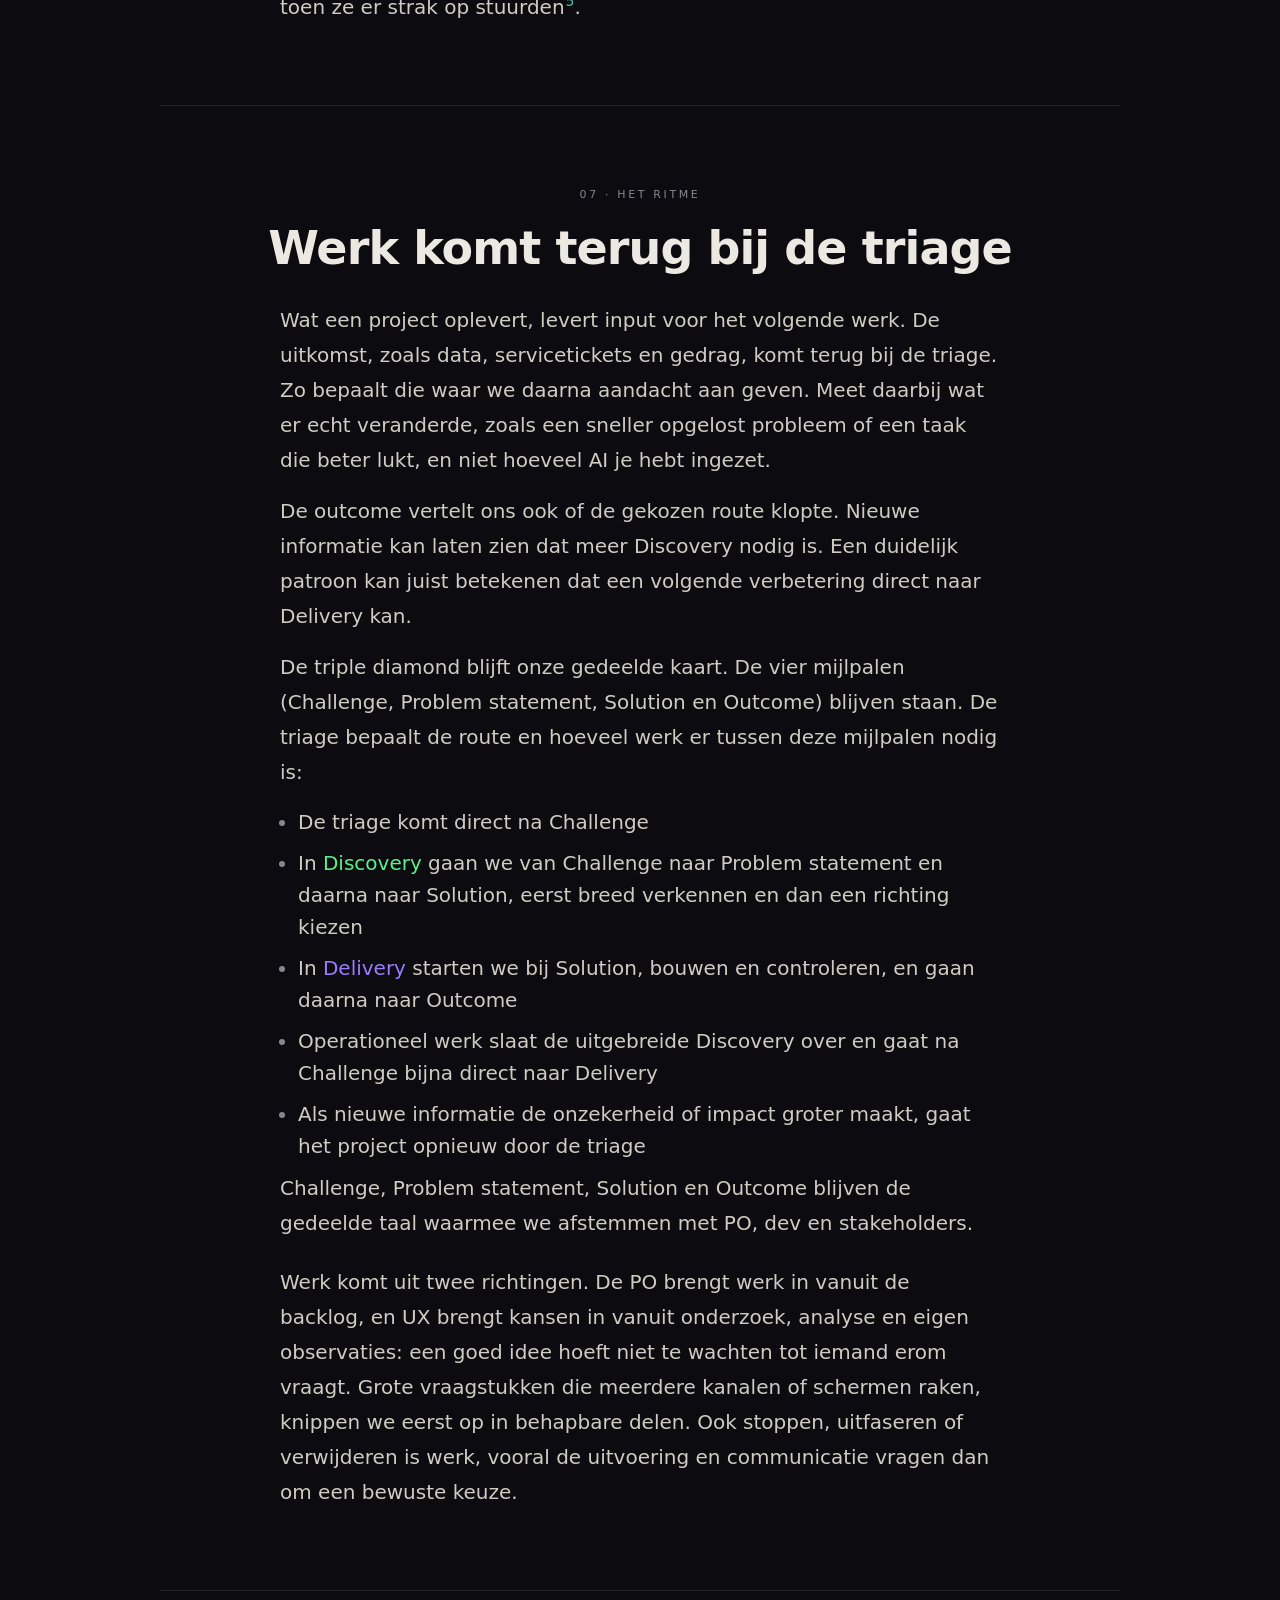
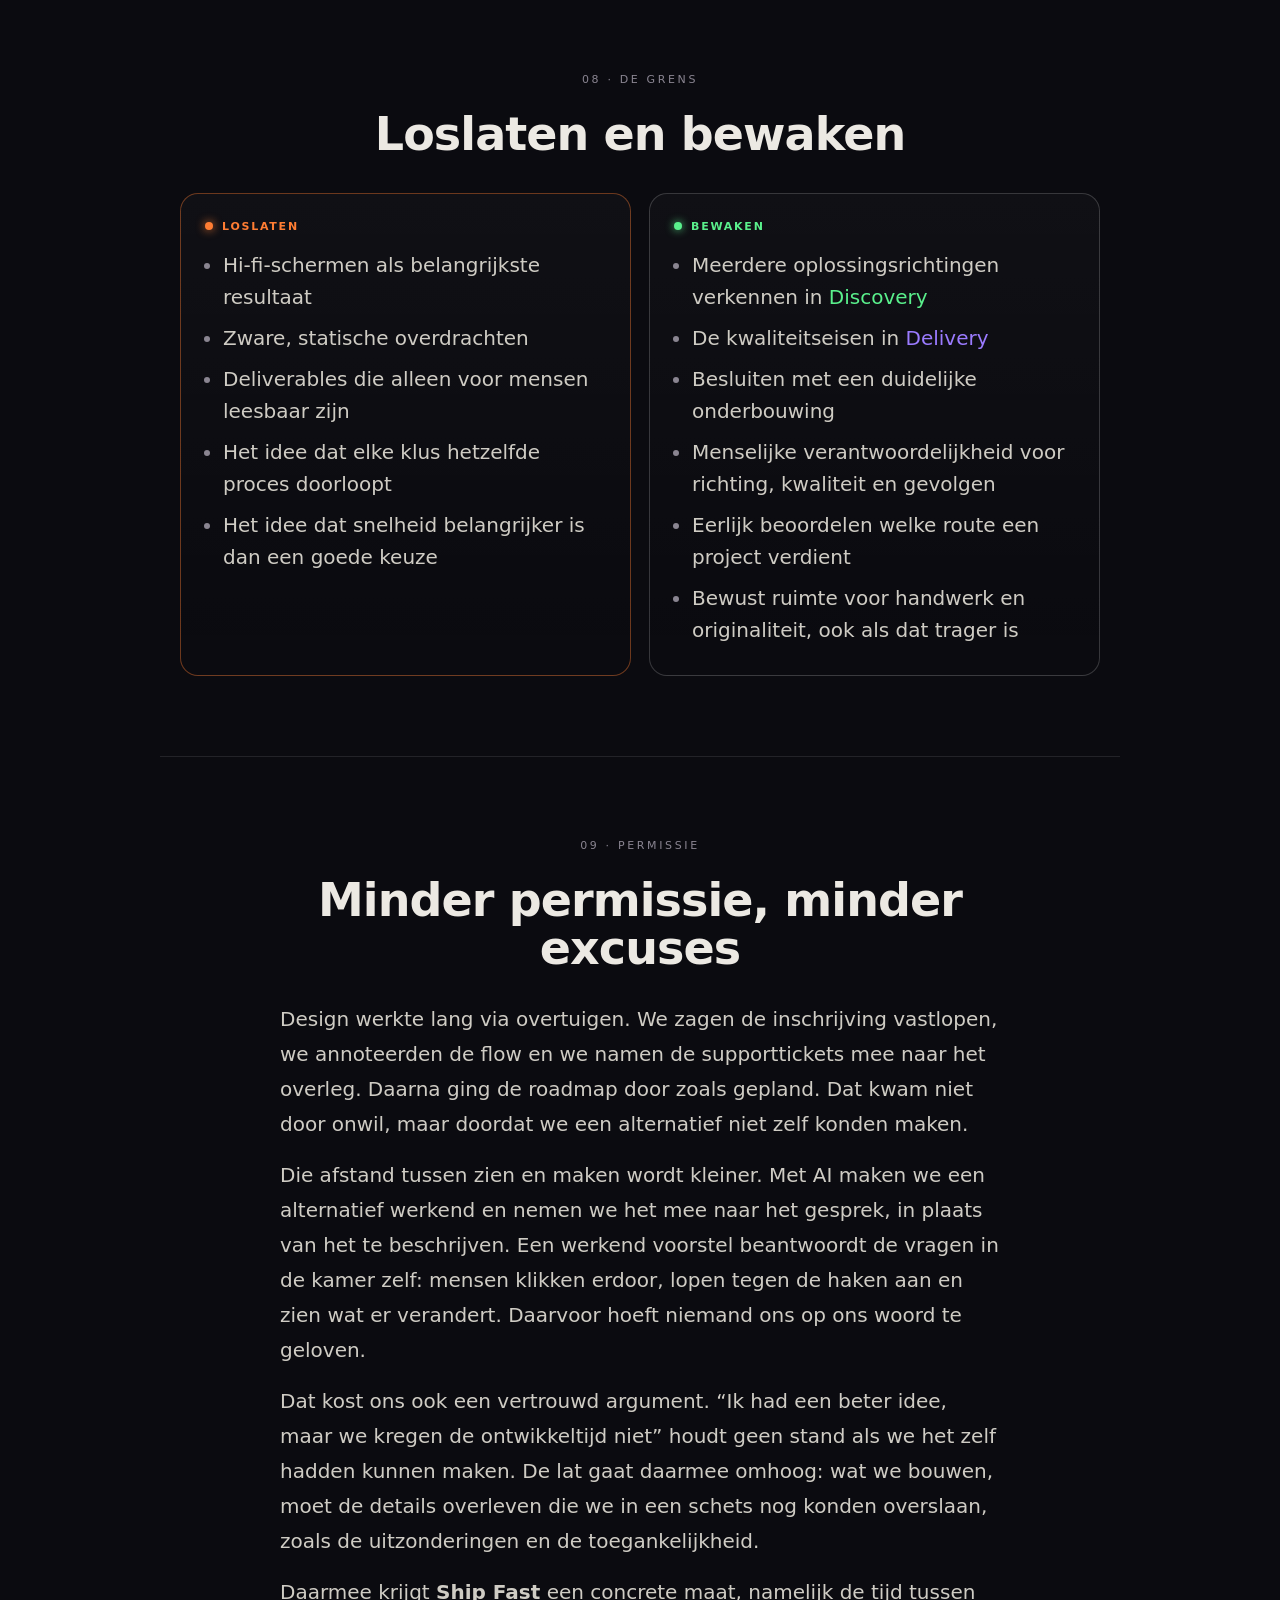
==== commit a67f392c: "Add the "Minder permissie, minder excuses" section New subsection in Deel 1, between "Wat we loslate" ====
--- a/index.html
+++ b/index.html
@@ -41,9 +41,10 @@
     <a href="#s06" data-target="s06"><span class="secnav-num">06</span><span class="secnav-label">Itereren</span></a>
     <a href="#s07" data-target="s07"><span class="secnav-num">07</span><span class="secnav-label">Het ritme</span></a>
     <a href="#s08" data-target="s08"><span class="secnav-num">08</span><span class="secnav-label">De grens</span></a>
-    <a href="#s09" data-target="s09"><span class="secnav-num">09</span><span class="secnav-label">Als individu</span></a>
-    <a href="#s09b" data-target="s09b"><span class="secnav-num">10</span><span class="secnav-label">Opleveren</span></a>
-    <a href="#s10" data-target="s10"><span class="secnav-num">11</span><span class="secnav-label">Voor het team</span></a>
+    <a href="#s08b" data-target="s08b"><span class="secnav-num">09</span><span class="secnav-label">Permissie</span></a>
+    <a href="#s09" data-target="s09"><span class="secnav-num">10</span><span class="secnav-label">Als individu</span></a>
+    <a href="#s09b" data-target="s09b"><span class="secnav-num">11</span><span class="secnav-label">Opleveren</span></a>
+    <a href="#s10" data-target="s10"><span class="secnav-num">12</span><span class="secnav-label">Voor het team</span></a>
     <a href="#s11" data-target="s11"><span class="secnav-num">∇</span><span class="secnav-label">De strategie</span></a>
     <a href="#s12" data-target="s12"><span class="secnav-num">↓</span><span class="secnav-label">Bijlage</span></a>
   </nav>
@@ -469,8 +470,19 @@
       </div>
     </section>
 
+    <section class="sec reveal" id="s08b">
+      <span class="tag">09 · Permissie</span>
+      <h2 class="statement">Minder permissie, minder excuses</h2>
+      <div class="prose">
+        <p>Design werkte lang via overtuigen. We zagen de inschrijving vastlopen, we annoteerden de flow en we namen de supporttickets mee naar het overleg. Daarna ging de roadmap door zoals gepland. Dat kwam niet door onwil, maar doordat we een alternatief niet zelf konden maken.</p>
+        <p>Die afstand tussen zien en maken wordt kleiner. Met AI maken we een alternatief werkend en nemen we het mee naar het gesprek, in plaats van het te beschrijven. Een werkend voorstel beantwoordt de vragen in de kamer zelf: mensen klikken erdoor, lopen tegen de haken aan en zien wat er verandert. Daarvoor hoeft niemand ons op ons woord te geloven.</p>
+        <p>Dat kost ons ook een vertrouwd argument. &ldquo;Ik had een beter idee, maar we kregen de ontwikkeltijd niet&rdquo; houdt geen stand als we het zelf hadden kunnen maken. De lat gaat daarmee omhoog: wat we bouwen, moet de details overleven die we in een schets nog konden overslaan, zoals de uitzonderingen en de toegankelijkheid.</p>
+        <p>Daarmee krijgt <b>Ship Fast</b> een concrete maat, namelijk de tijd tussen een oordeel van ons en een aanpassing die gebruikers merken. Het aantal schermen per week zegt daar weinig over.</p>
+      </div>
+    </section>
+
     <section class="sec reveal" id="s09">
-      <span class="tag">09 · Als individu</span>
+      <span class="tag">10 · Als individu</span>
       <h2 class="statement">Wat dit van ieder van ons vraagt</h2>
       <ul class="stack">
         <li><b>Eerlijk kiezen.</b> Niet ieder project heeft Discovery nodig. Tegelijk mag geen project zonder beoordeling naar Delivery. Dat vraagt om ervaring, een goede afweging en de moed om operationeel werk niet groter te maken dan nodig.</li>
@@ -483,7 +495,7 @@
     </section>
 
     <section class="sec reveal" id="s09b">
-      <span class="tag">10 · Wat we opleveren</span>
+      <span class="tag">11 · Wat we opleveren</span>
       <h2 class="statement">Onze deliverables zijn ook input voor AI</h2>
       <div class="prose">
         <p>Tot nu toe schreven we onze documentatie vooral voor mensen. Persona's, journey maps, onderzoeksrapporten en wireframes met toelichting hielpen collega's om de context te begrijpen en keuzes te maken.</p>
@@ -494,7 +506,7 @@
     </section>
 
     <section class="sec reveal" id="s10">
-      <span class="tag">11 · Voor het team</span>
+      <span class="tag">12 · Voor het team</span>
       <h2 class="statement">Twee praktijken die hierbij horen</h2>
       <div class="cols">
         <div class="body">
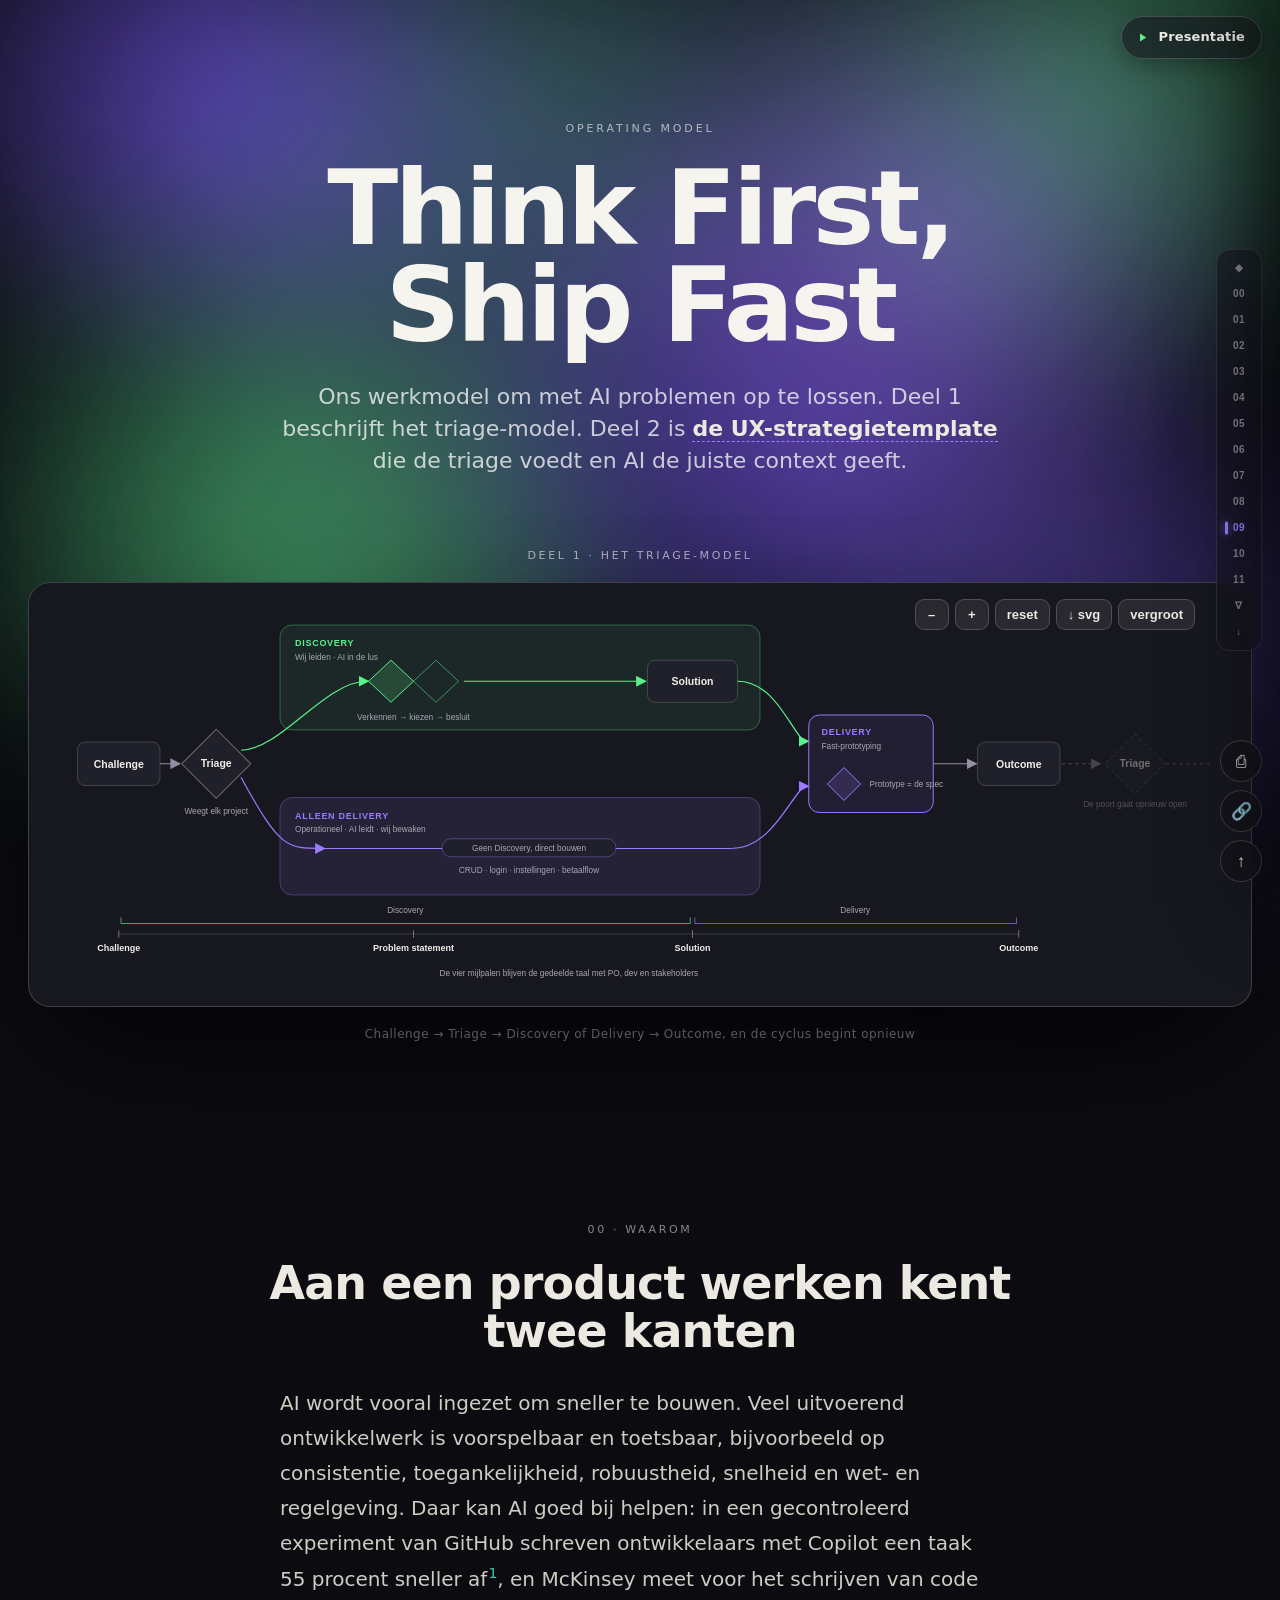
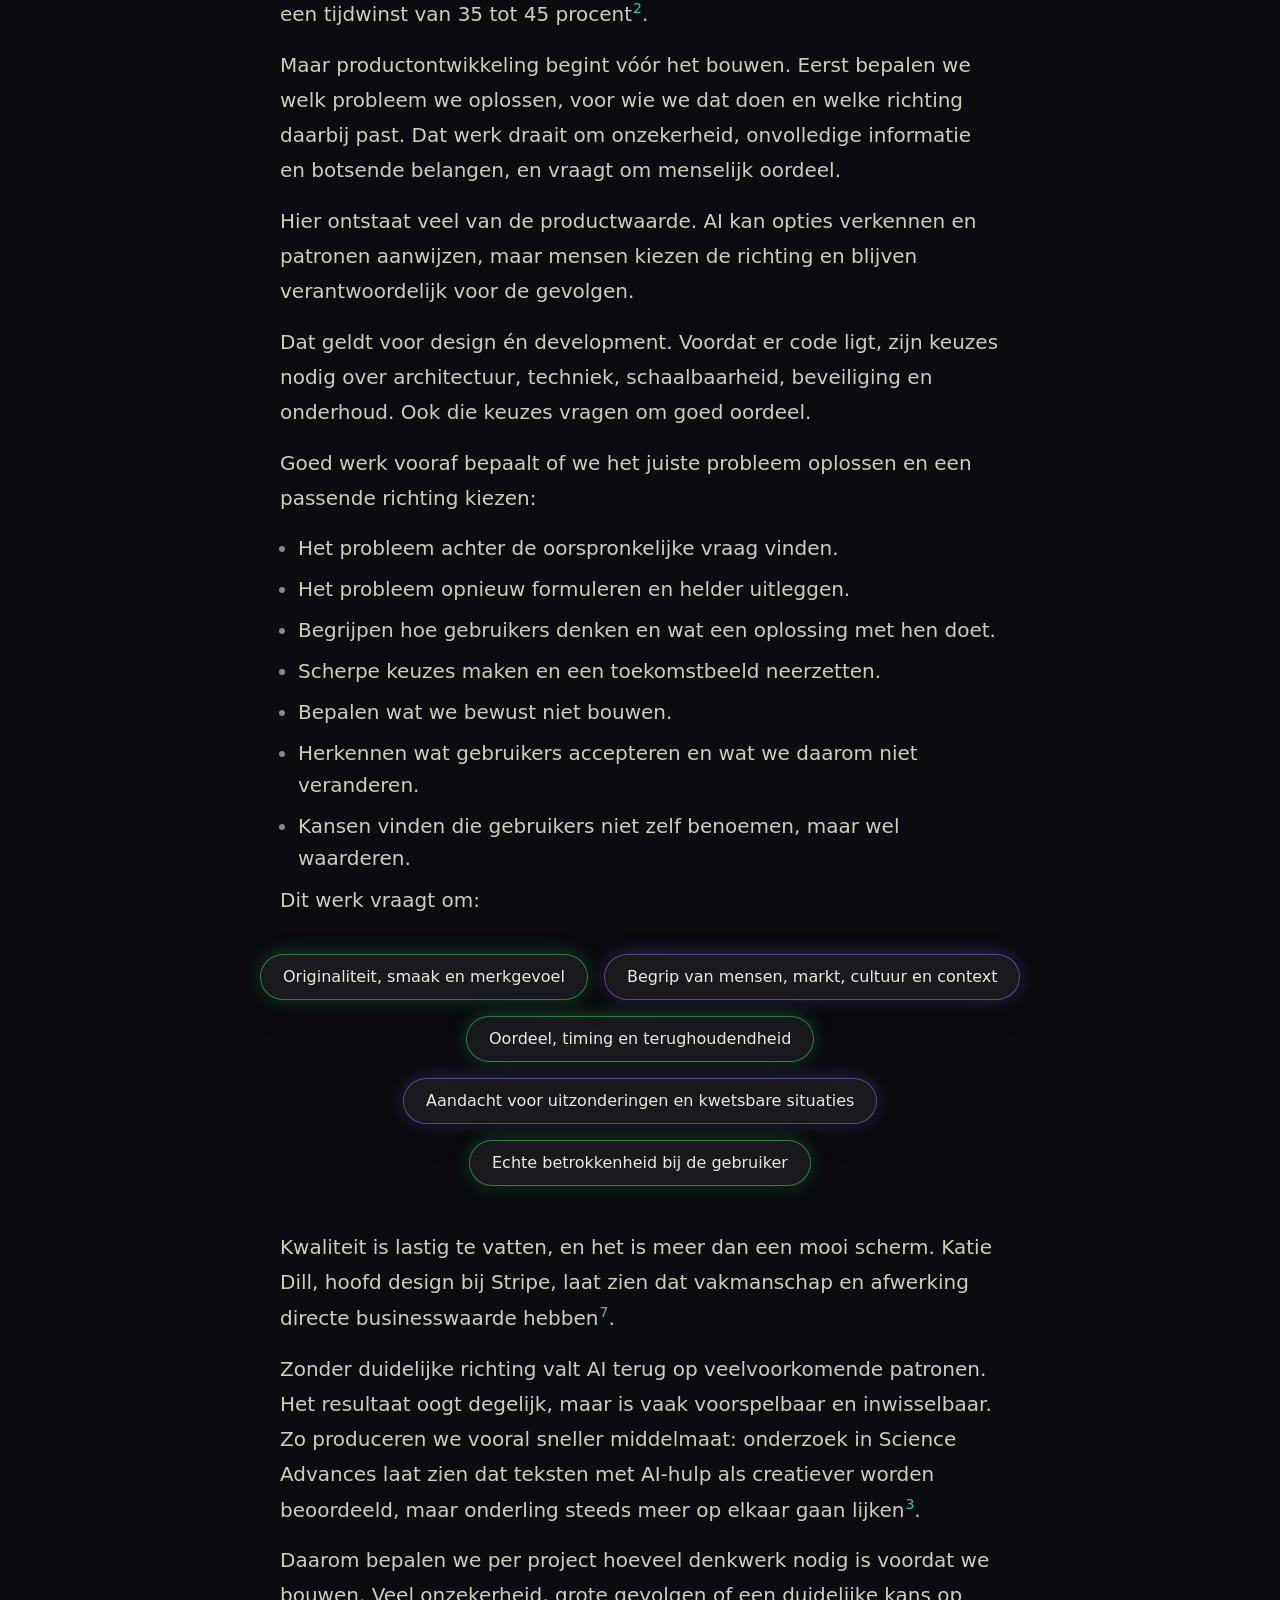
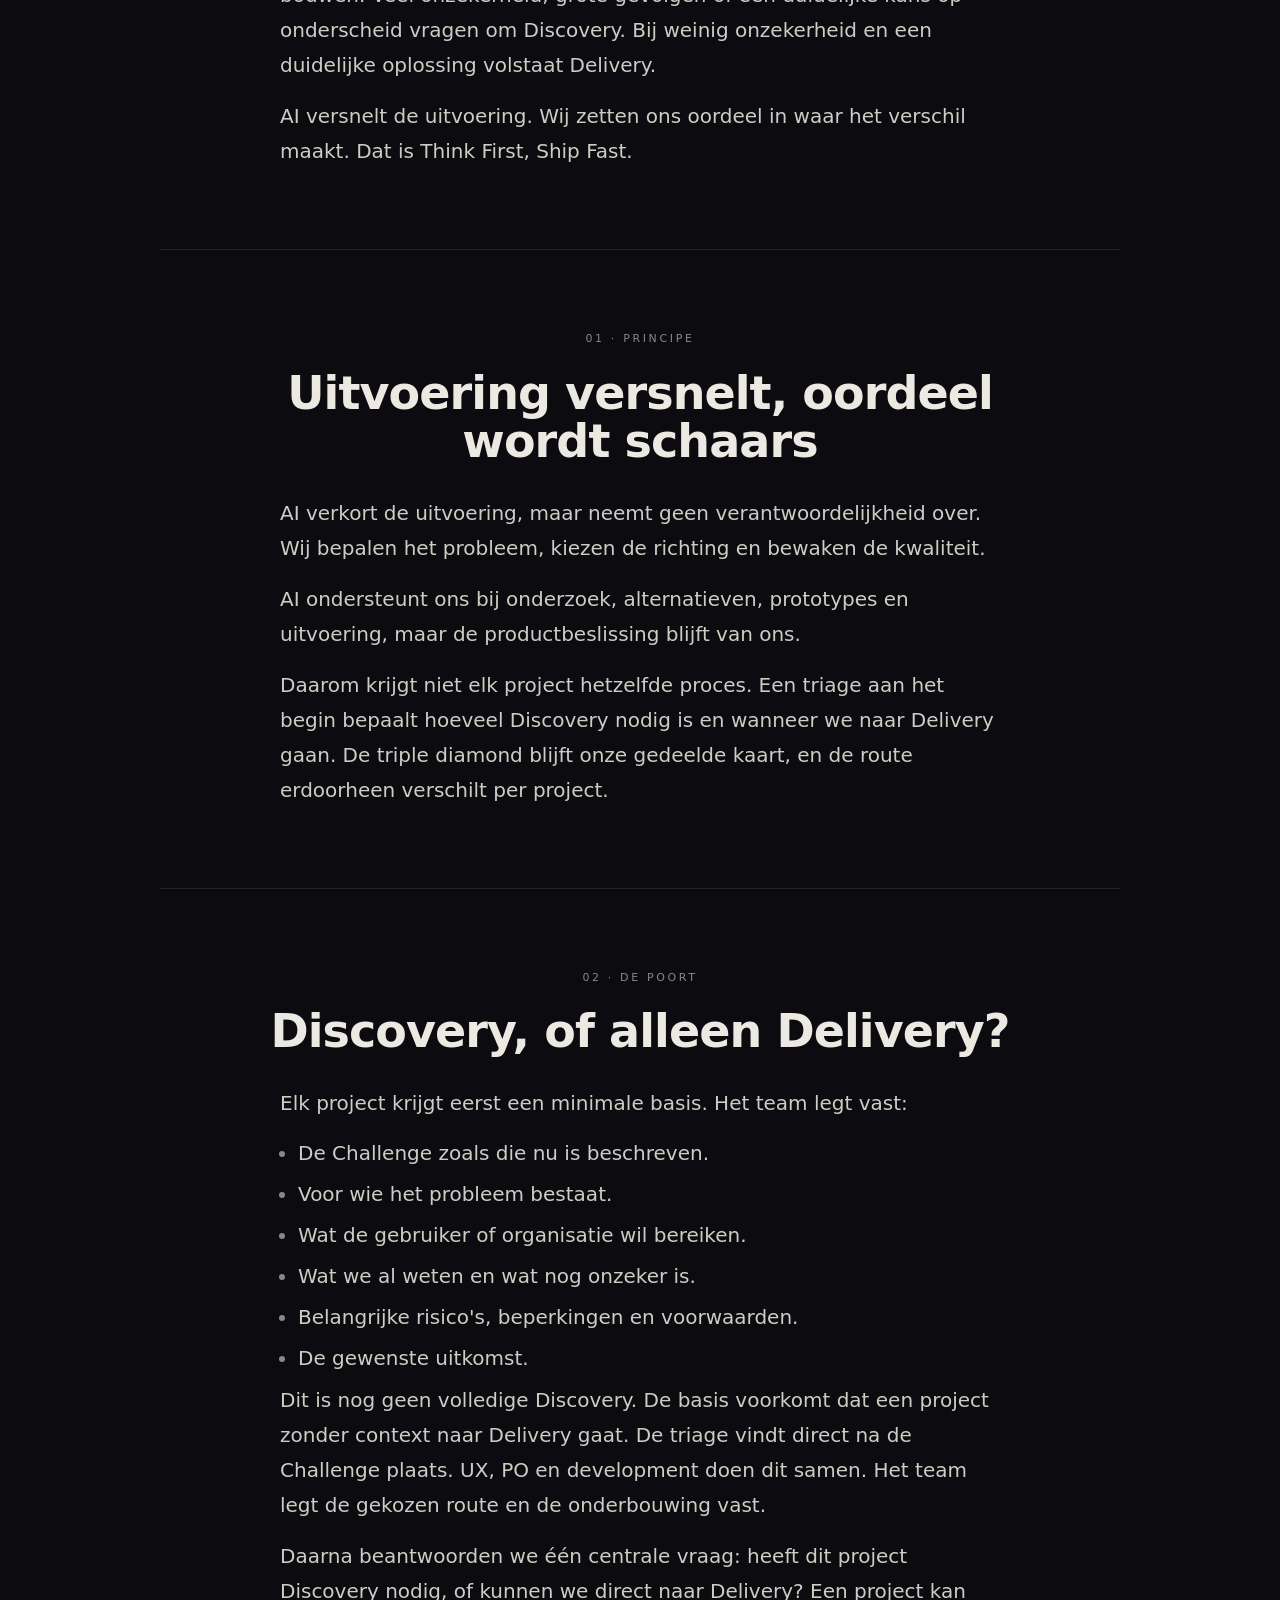
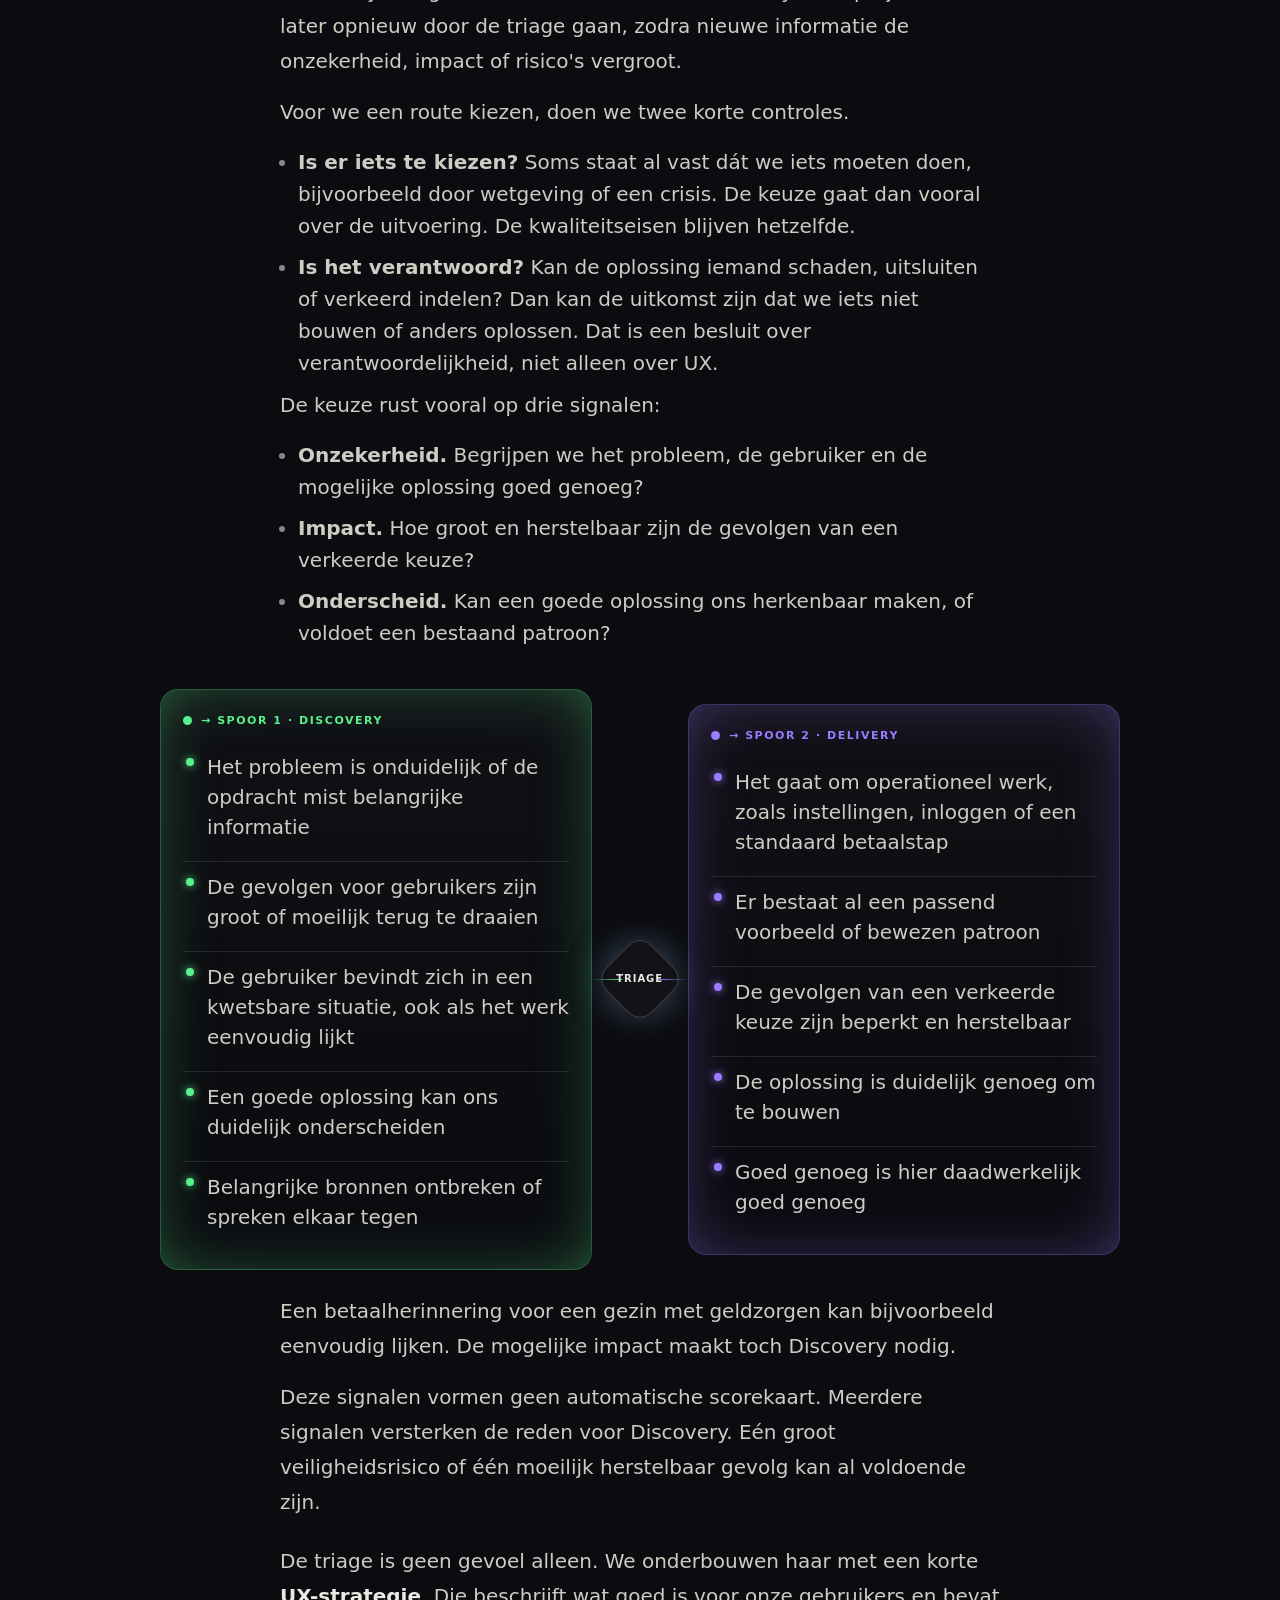
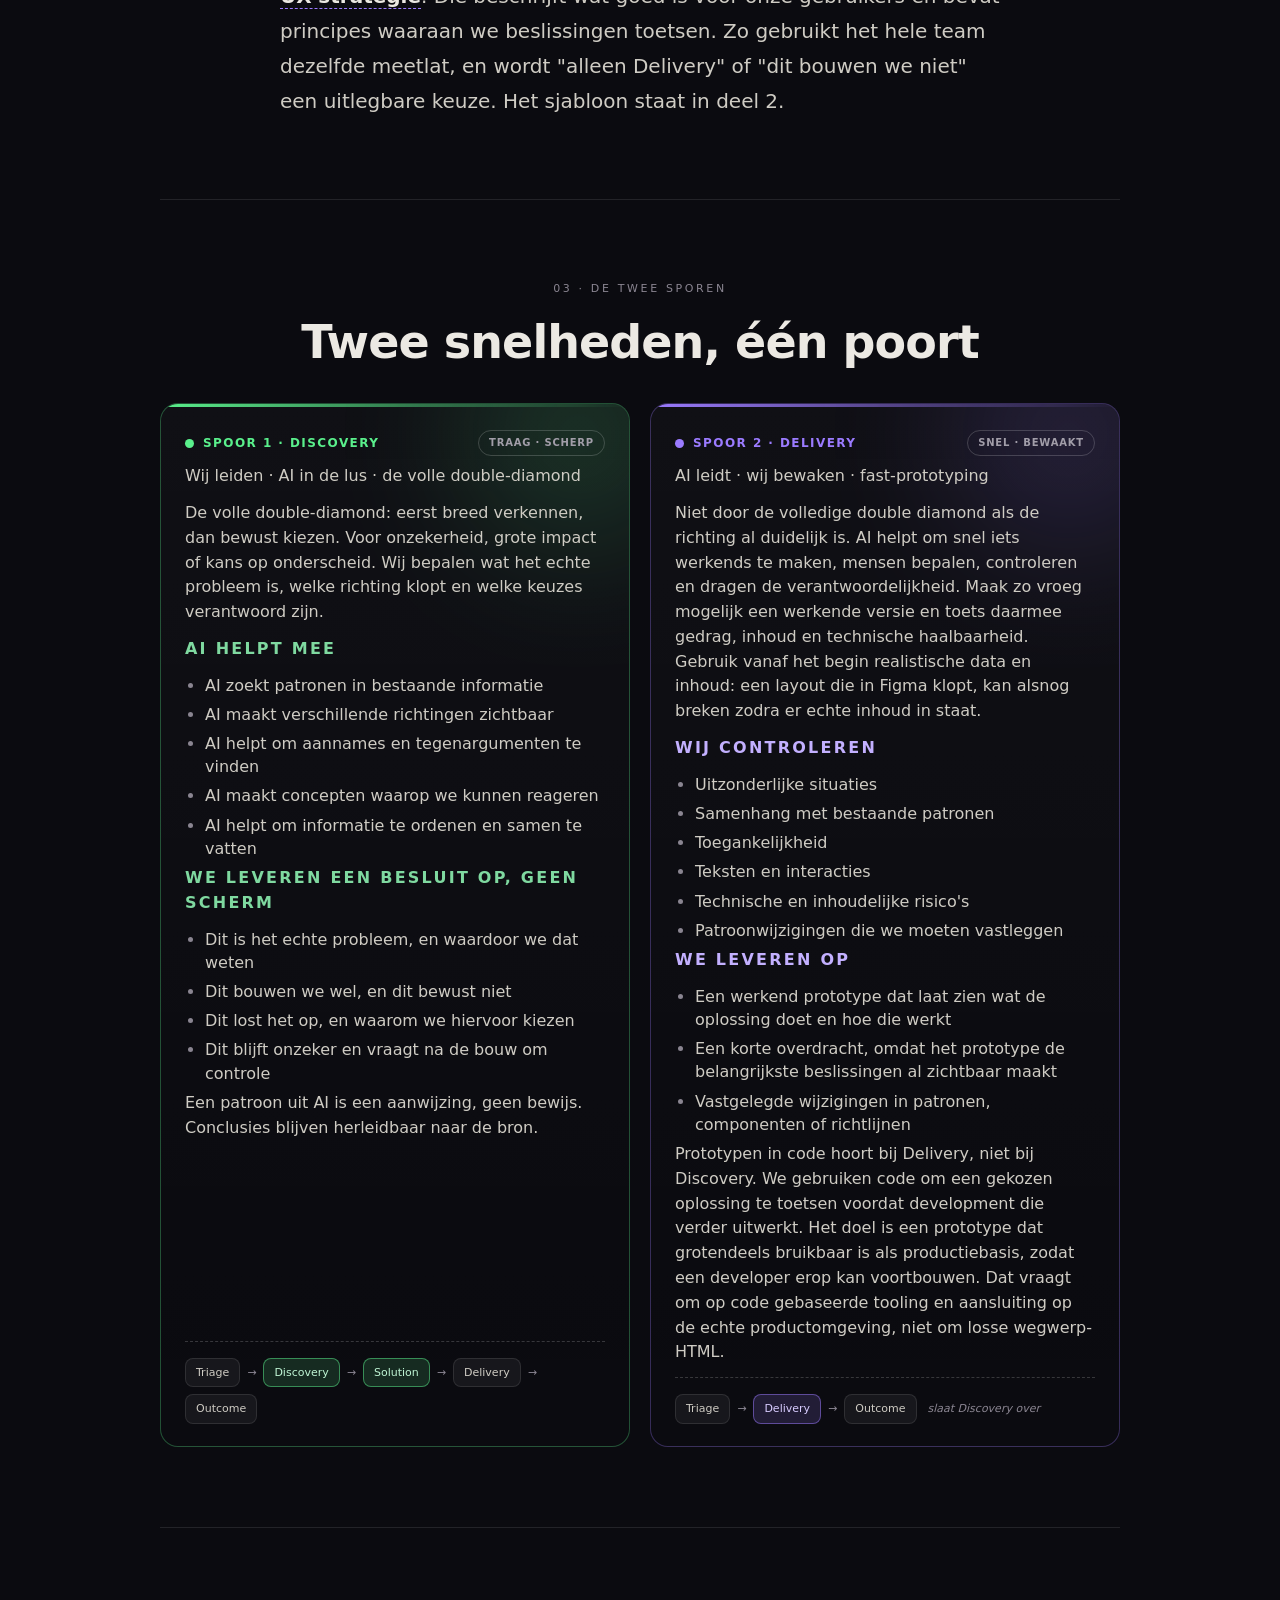
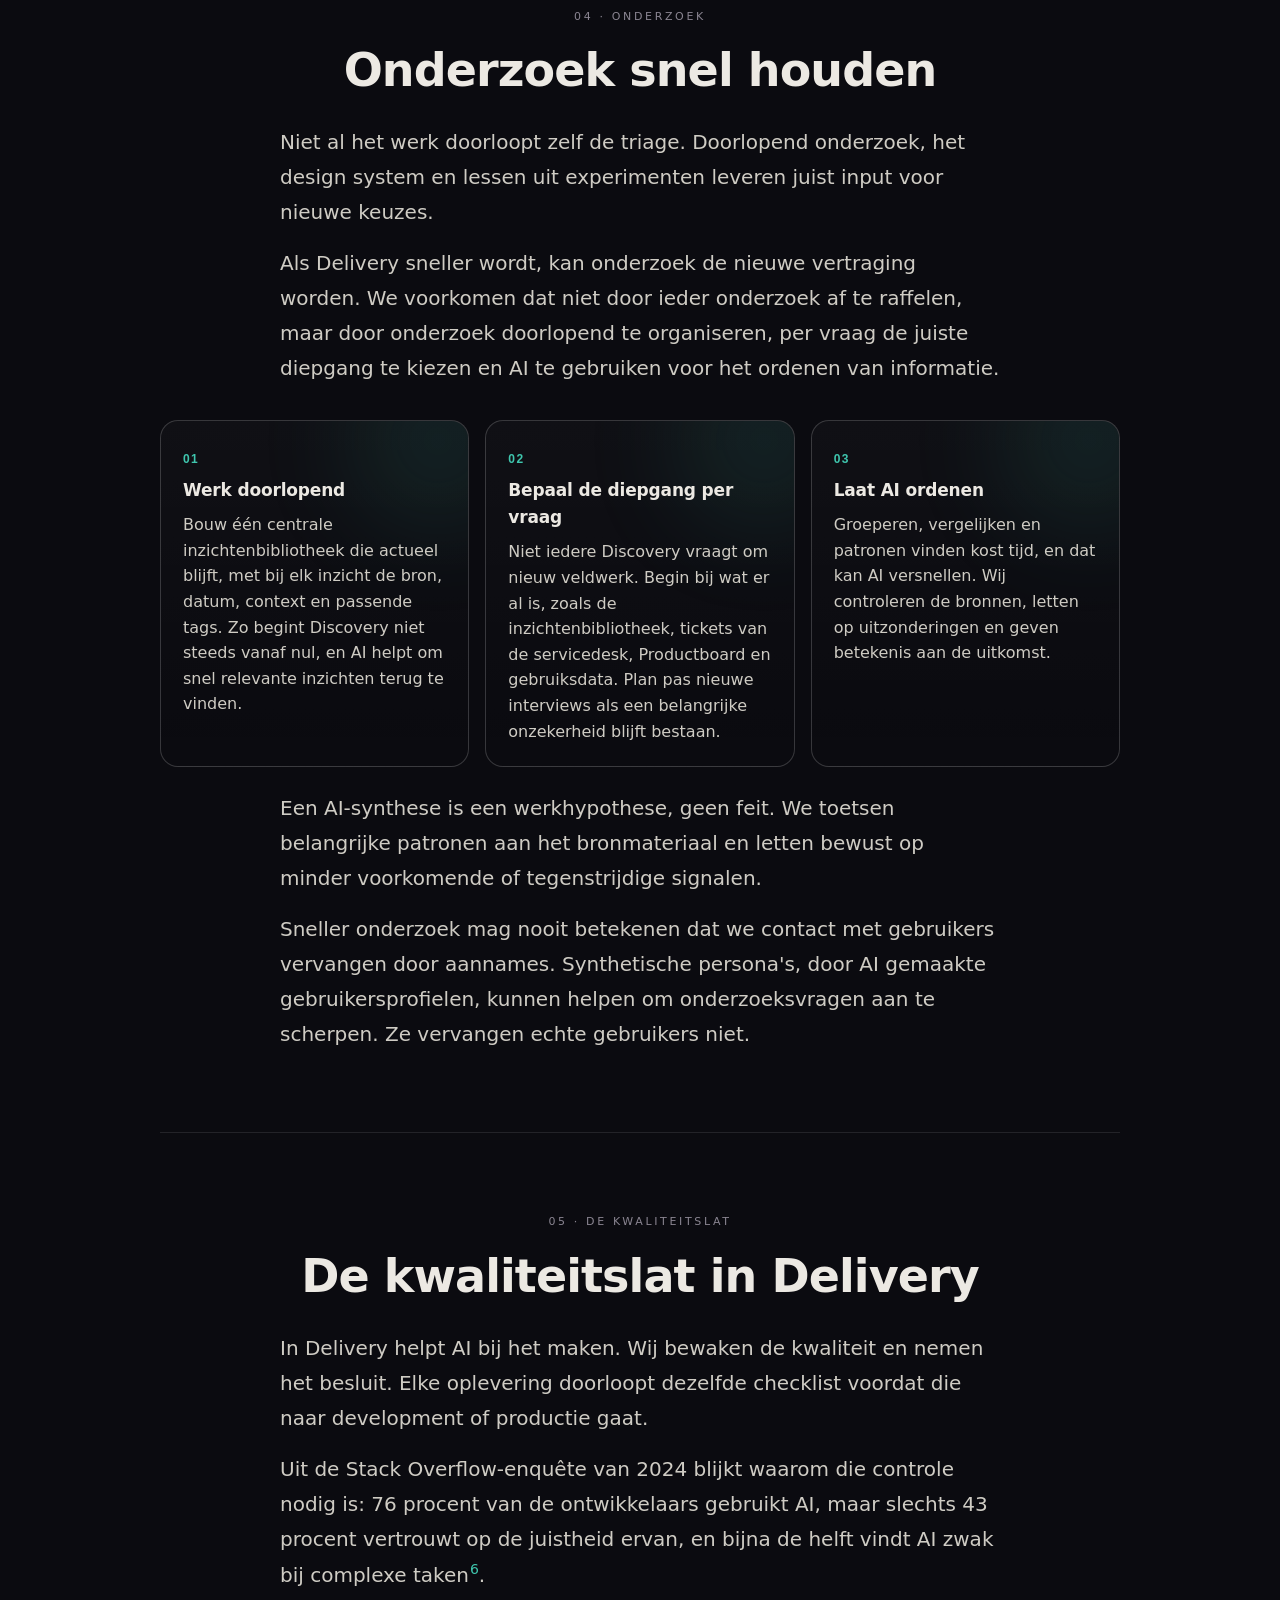
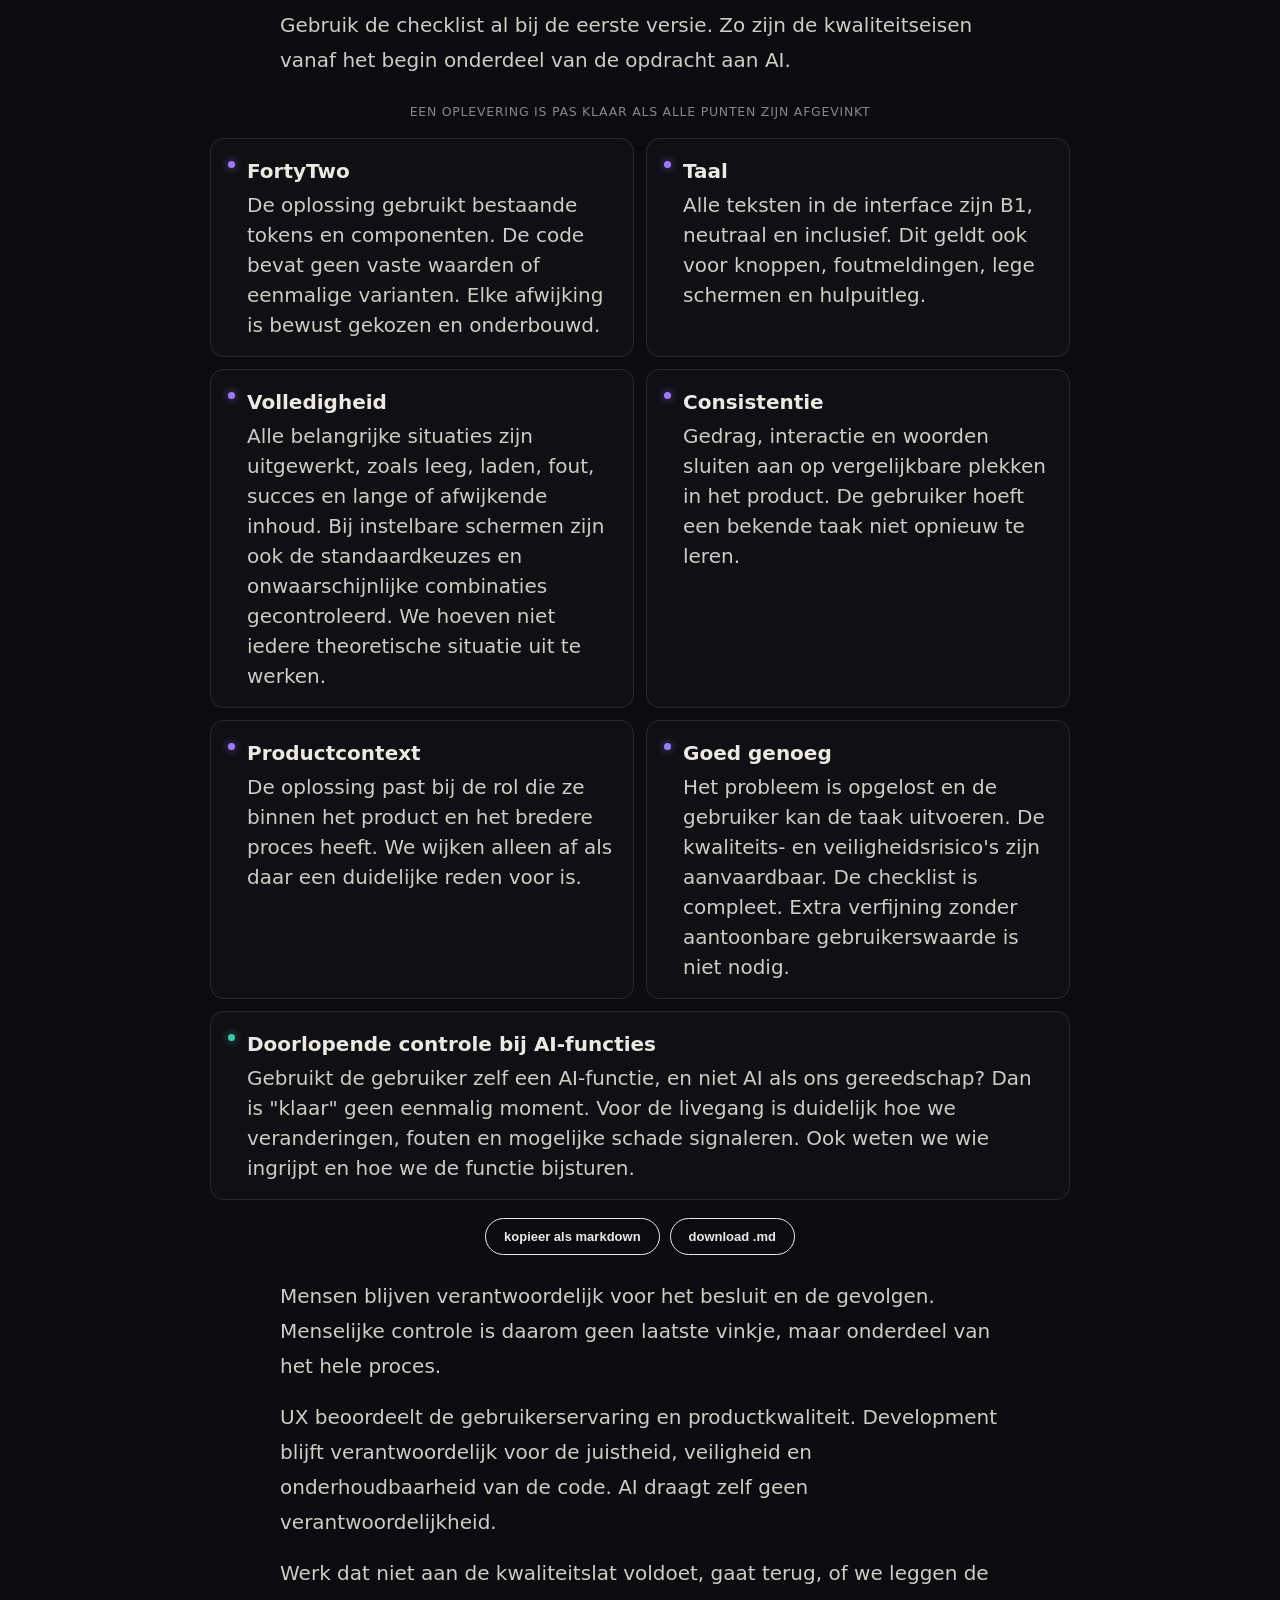
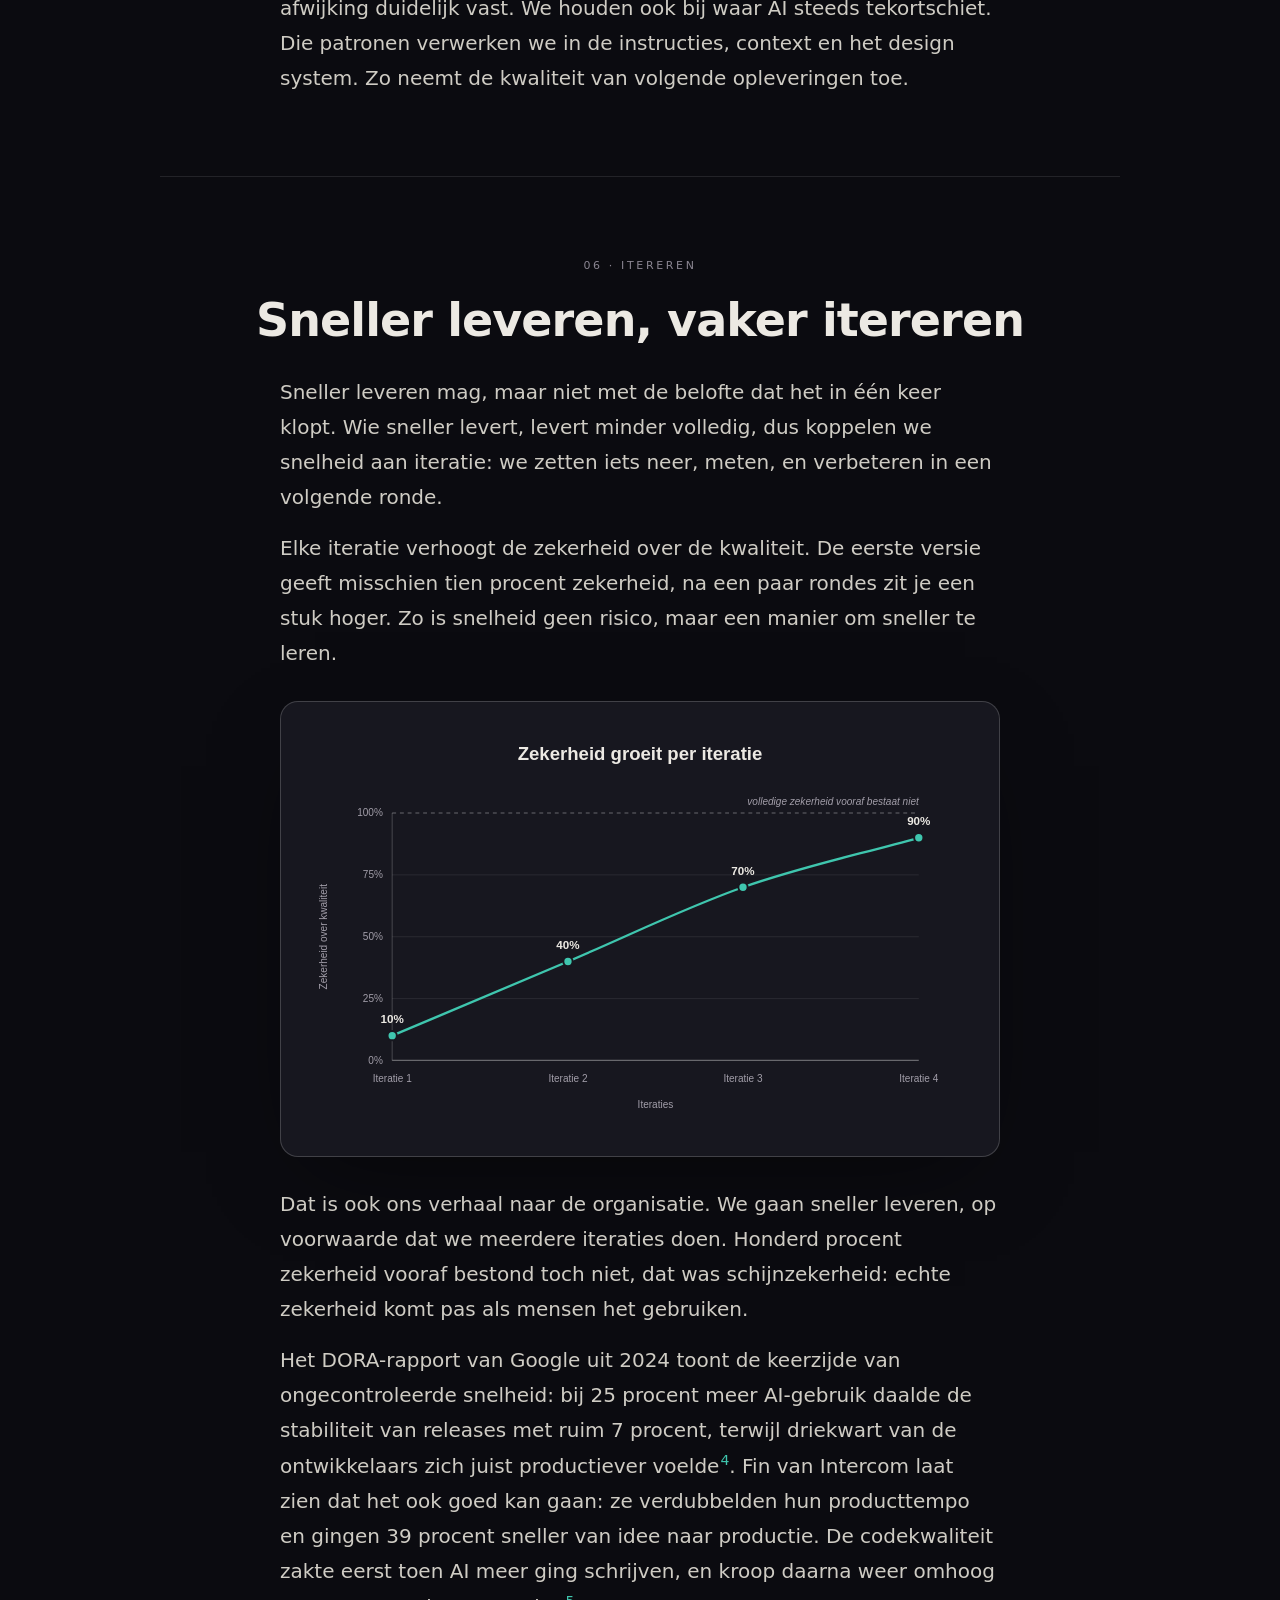
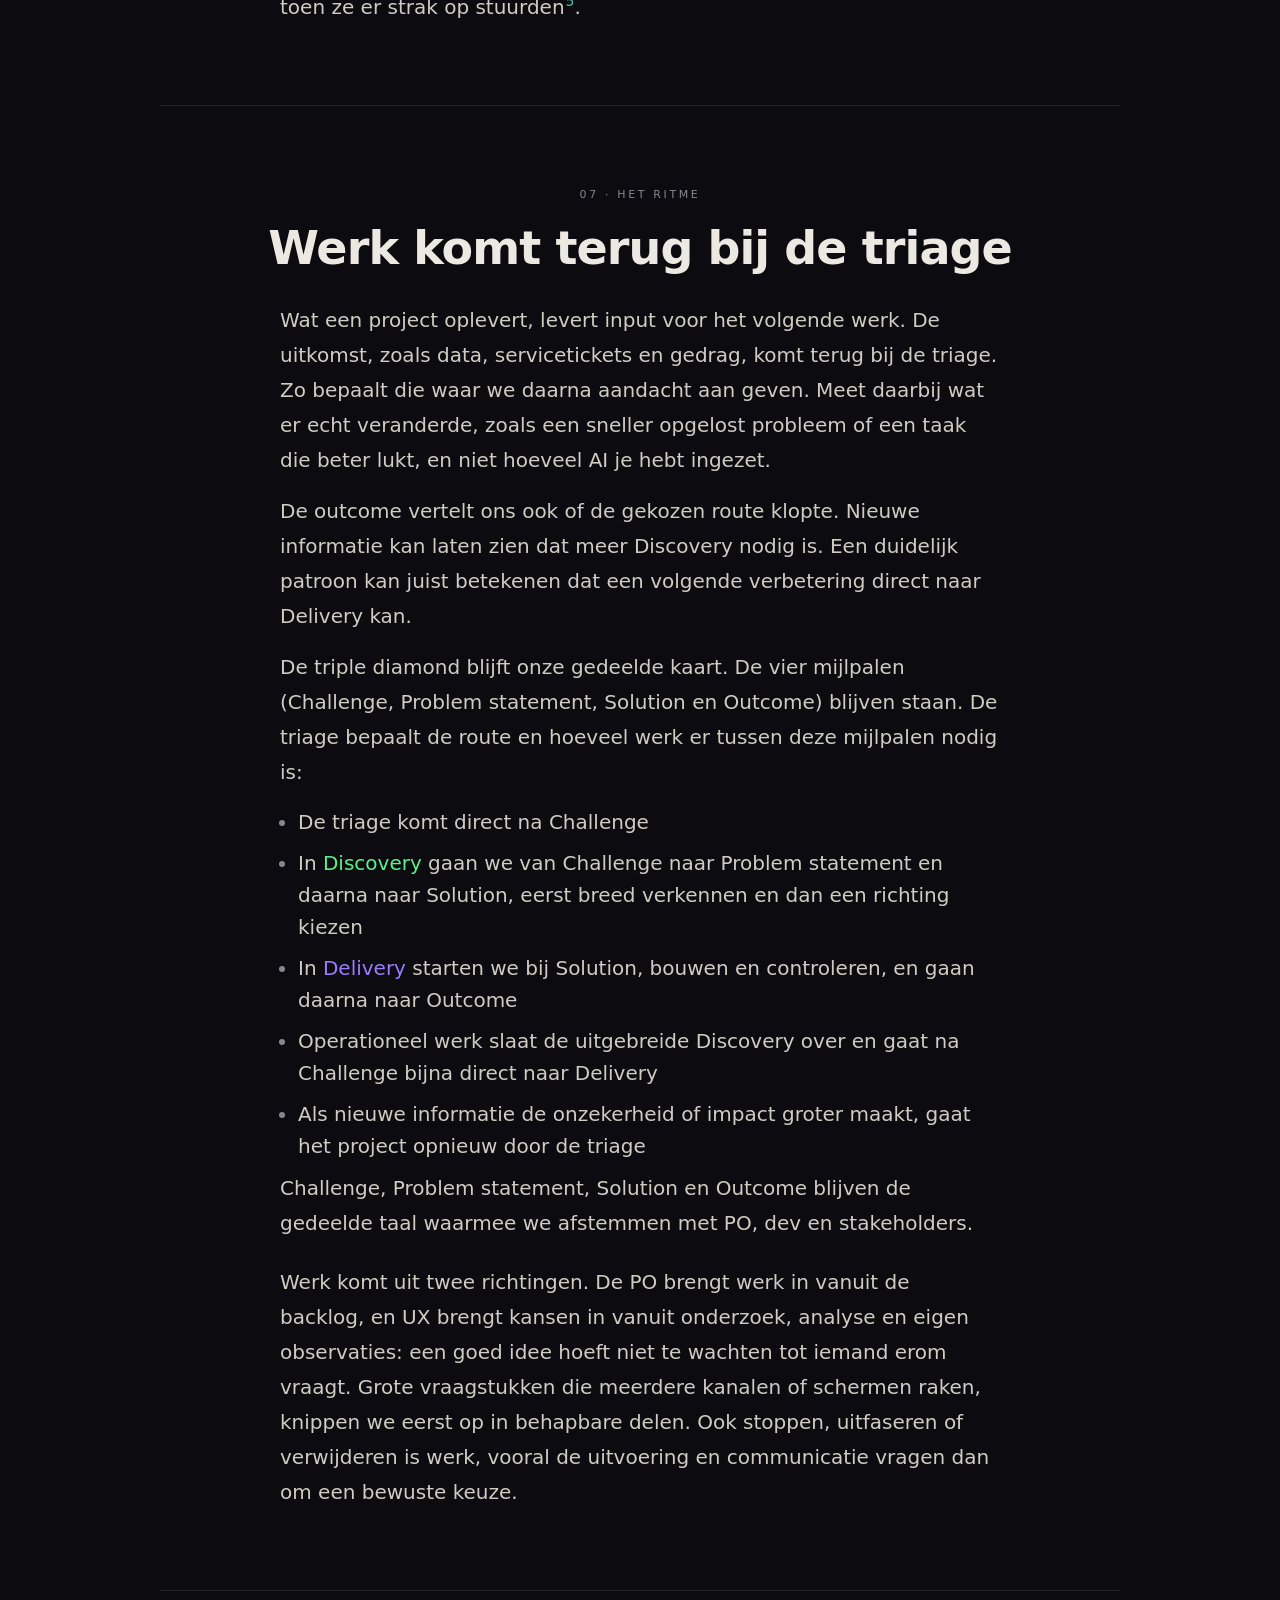
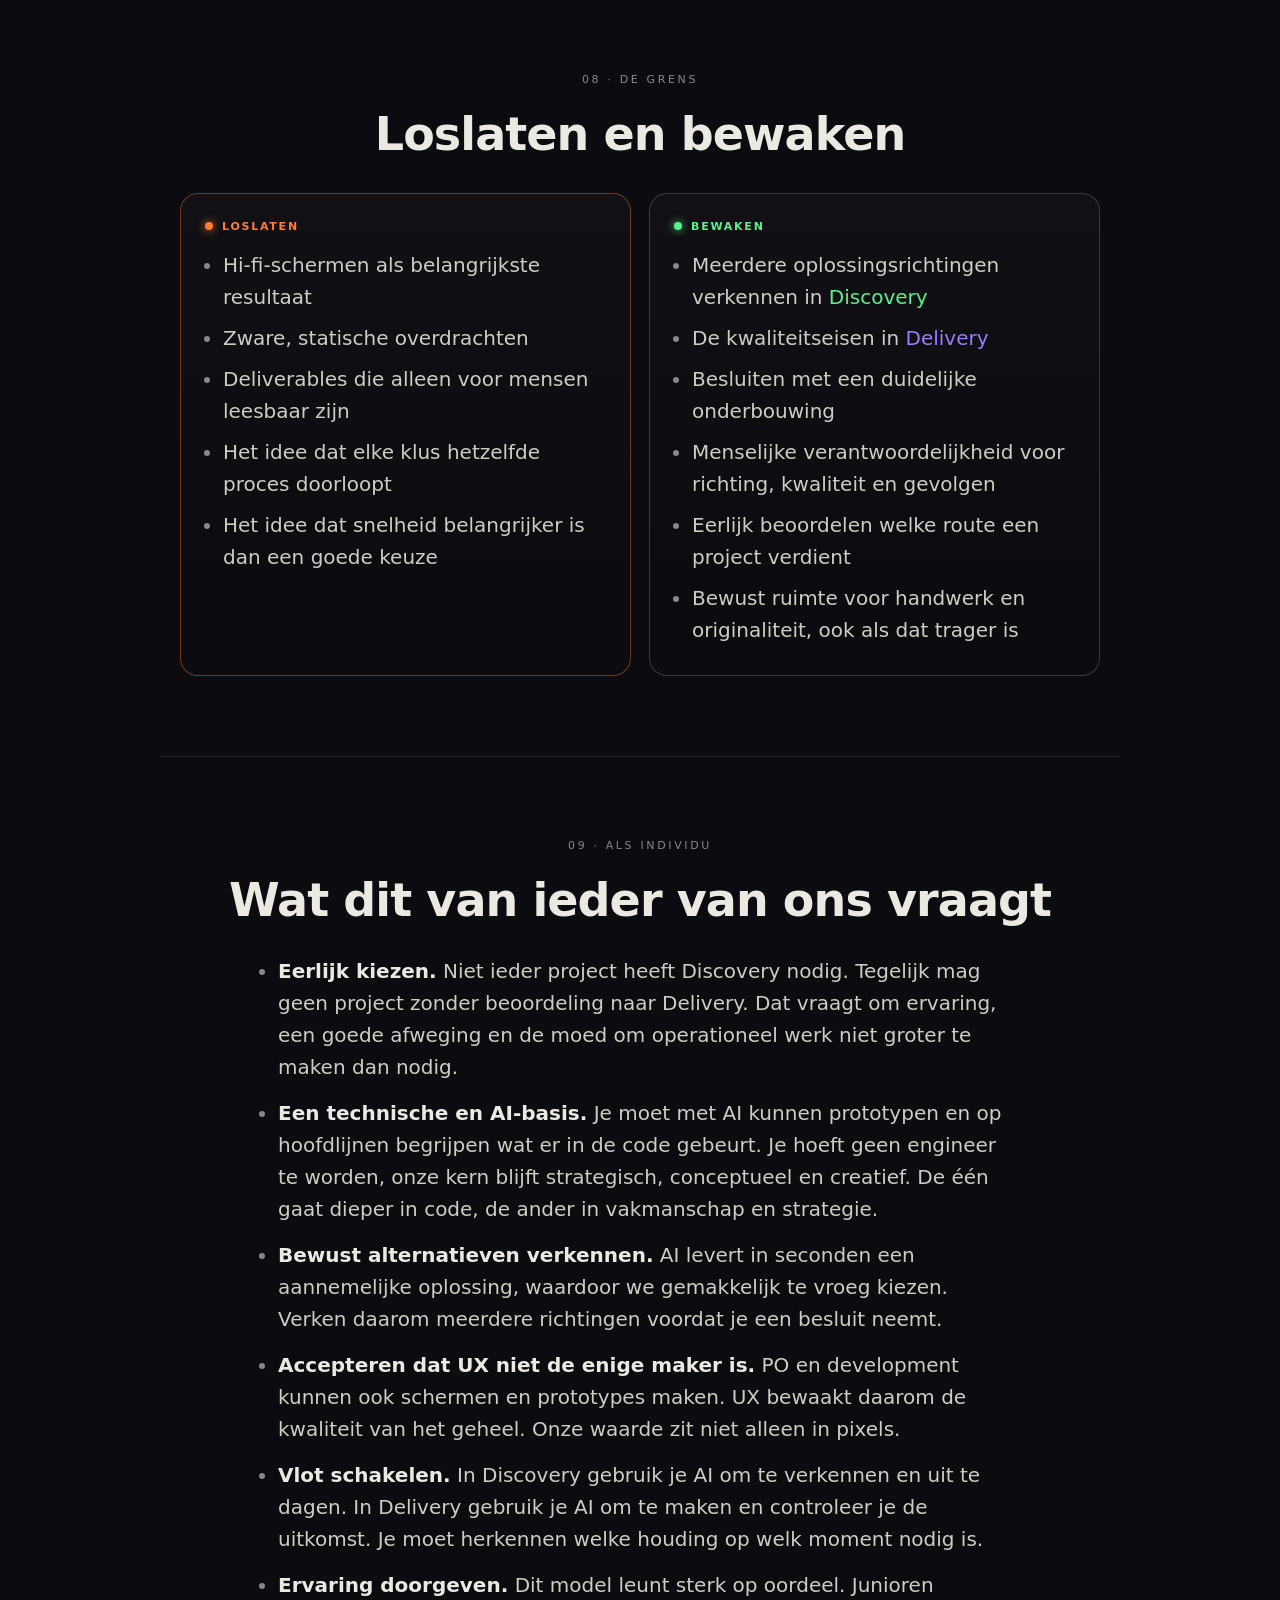
==== commit 837c39c8: "Revert "Add the "Minder permissie, minder excuses" section" This reverts commit a67f392. The section" ====
--- a/index.html
+++ b/index.html
@@ -41,10 +41,9 @@
     <a href="#s06" data-target="s06"><span class="secnav-num">06</span><span class="secnav-label">Itereren</span></a>
     <a href="#s07" data-target="s07"><span class="secnav-num">07</span><span class="secnav-label">Het ritme</span></a>
     <a href="#s08" data-target="s08"><span class="secnav-num">08</span><span class="secnav-label">De grens</span></a>
-    <a href="#s08b" data-target="s08b"><span class="secnav-num">09</span><span class="secnav-label">Permissie</span></a>
-    <a href="#s09" data-target="s09"><span class="secnav-num">10</span><span class="secnav-label">Als individu</span></a>
-    <a href="#s09b" data-target="s09b"><span class="secnav-num">11</span><span class="secnav-label">Opleveren</span></a>
-    <a href="#s10" data-target="s10"><span class="secnav-num">12</span><span class="secnav-label">Voor het team</span></a>
+    <a href="#s09" data-target="s09"><span class="secnav-num">09</span><span class="secnav-label">Als individu</span></a>
+    <a href="#s09b" data-target="s09b"><span class="secnav-num">10</span><span class="secnav-label">Opleveren</span></a>
+    <a href="#s10" data-target="s10"><span class="secnav-num">11</span><span class="secnav-label">Voor het team</span></a>
     <a href="#s11" data-target="s11"><span class="secnav-num">∇</span><span class="secnav-label">De strategie</span></a>
     <a href="#s12" data-target="s12"><span class="secnav-num">↓</span><span class="secnav-label">Bijlage</span></a>
   </nav>
@@ -470,19 +469,8 @@
       </div>
     </section>
 
-    <section class="sec reveal" id="s08b">
-      <span class="tag">09 · Permissie</span>
-      <h2 class="statement">Minder permissie, minder excuses</h2>
-      <div class="prose">
-        <p>Design werkte lang via overtuigen. We zagen de inschrijving vastlopen, we annoteerden de flow en we namen de supporttickets mee naar het overleg. Daarna ging de roadmap door zoals gepland. Dat kwam niet door onwil, maar doordat we een alternatief niet zelf konden maken.</p>
-        <p>Die afstand tussen zien en maken wordt kleiner. Met AI maken we een alternatief werkend en nemen we het mee naar het gesprek, in plaats van het te beschrijven. Een werkend voorstel beantwoordt de vragen in de kamer zelf: mensen klikken erdoor, lopen tegen de haken aan en zien wat er verandert. Daarvoor hoeft niemand ons op ons woord te geloven.</p>
-        <p>Dat kost ons ook een vertrouwd argument. &ldquo;Ik had een beter idee, maar we kregen de ontwikkeltijd niet&rdquo; houdt geen stand als we het zelf hadden kunnen maken. De lat gaat daarmee omhoog: wat we bouwen, moet de details overleven die we in een schets nog konden overslaan, zoals de uitzonderingen en de toegankelijkheid.</p>
-        <p>Daarmee krijgt <b>Ship Fast</b> een concrete maat, namelijk de tijd tussen een oordeel van ons en een aanpassing die gebruikers merken. Het aantal schermen per week zegt daar weinig over.</p>
-      </div>
-    </section>
-
     <section class="sec reveal" id="s09">
-      <span class="tag">10 · Als individu</span>
+      <span class="tag">09 · Als individu</span>
       <h2 class="statement">Wat dit van ieder van ons vraagt</h2>
       <ul class="stack">
         <li><b>Eerlijk kiezen.</b> Niet ieder project heeft Discovery nodig. Tegelijk mag geen project zonder beoordeling naar Delivery. Dat vraagt om ervaring, een goede afweging en de moed om operationeel werk niet groter te maken dan nodig.</li>
@@ -495,7 +483,7 @@
     </section>
 
     <section class="sec reveal" id="s09b">
-      <span class="tag">11 · Wat we opleveren</span>
+      <span class="tag">10 · Wat we opleveren</span>
       <h2 class="statement">Onze deliverables zijn ook input voor AI</h2>
       <div class="prose">
         <p>Tot nu toe schreven we onze documentatie vooral voor mensen. Persona's, journey maps, onderzoeksrapporten en wireframes met toelichting hielpen collega's om de context te begrijpen en keuzes te maken.</p>
@@ -506,7 +494,7 @@
     </section>
 
     <section class="sec reveal" id="s10">
-      <span class="tag">12 · Voor het team</span>
+      <span class="tag">11 · Voor het team</span>
       <h2 class="statement">Twee praktijken die hierbij horen</h2>
       <div class="cols">
         <div class="body">
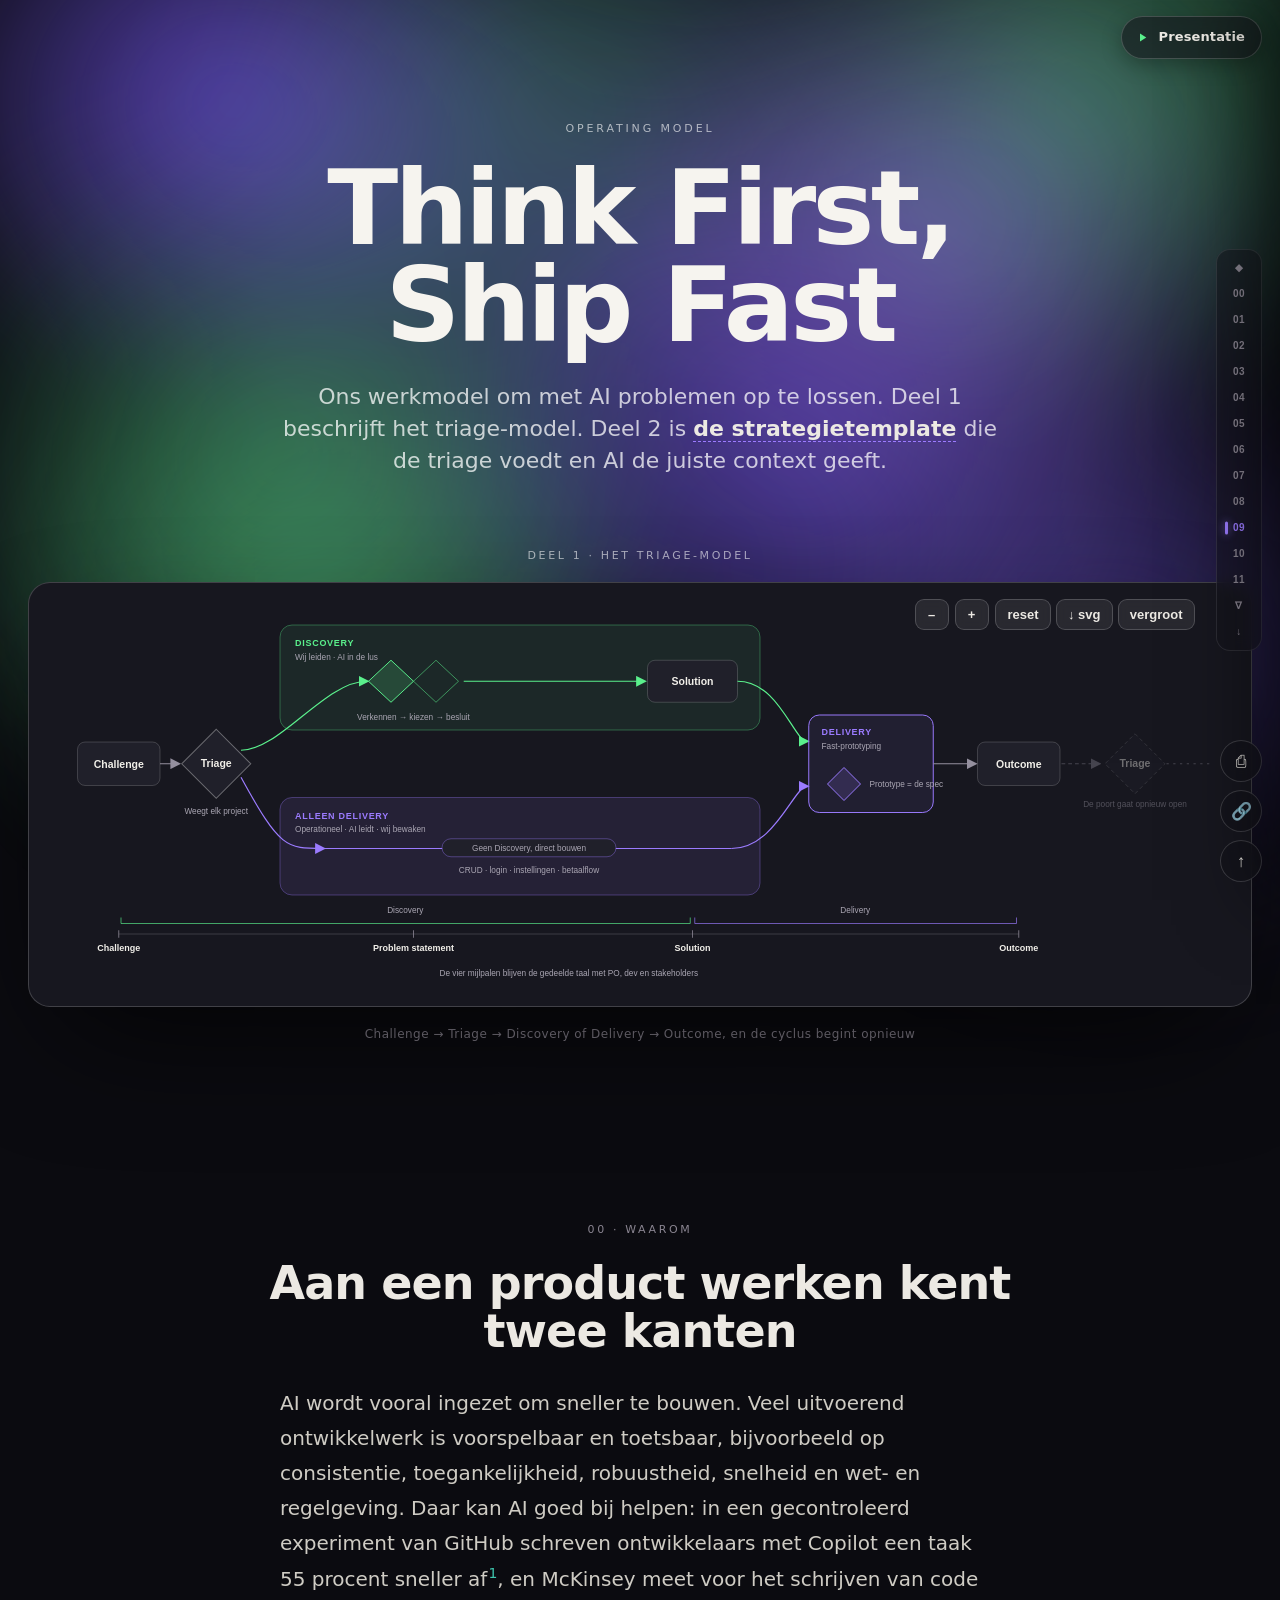
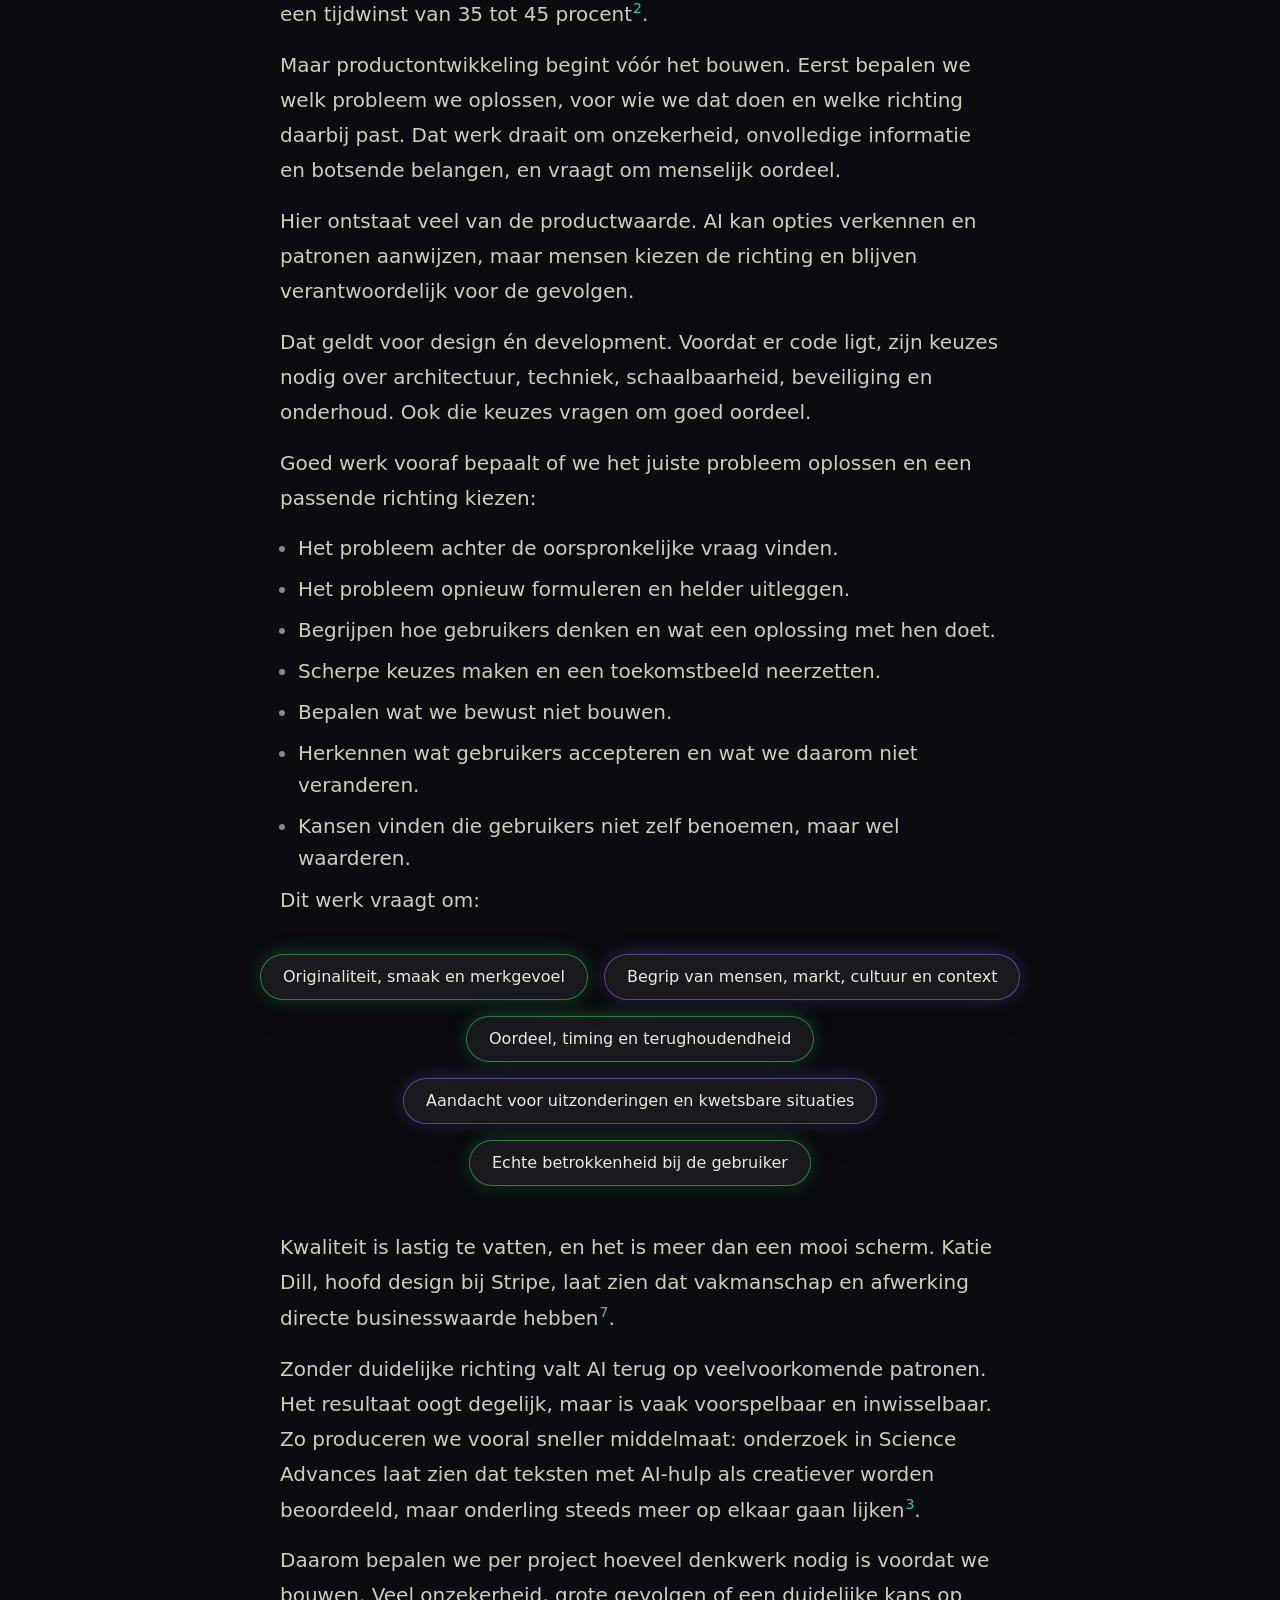
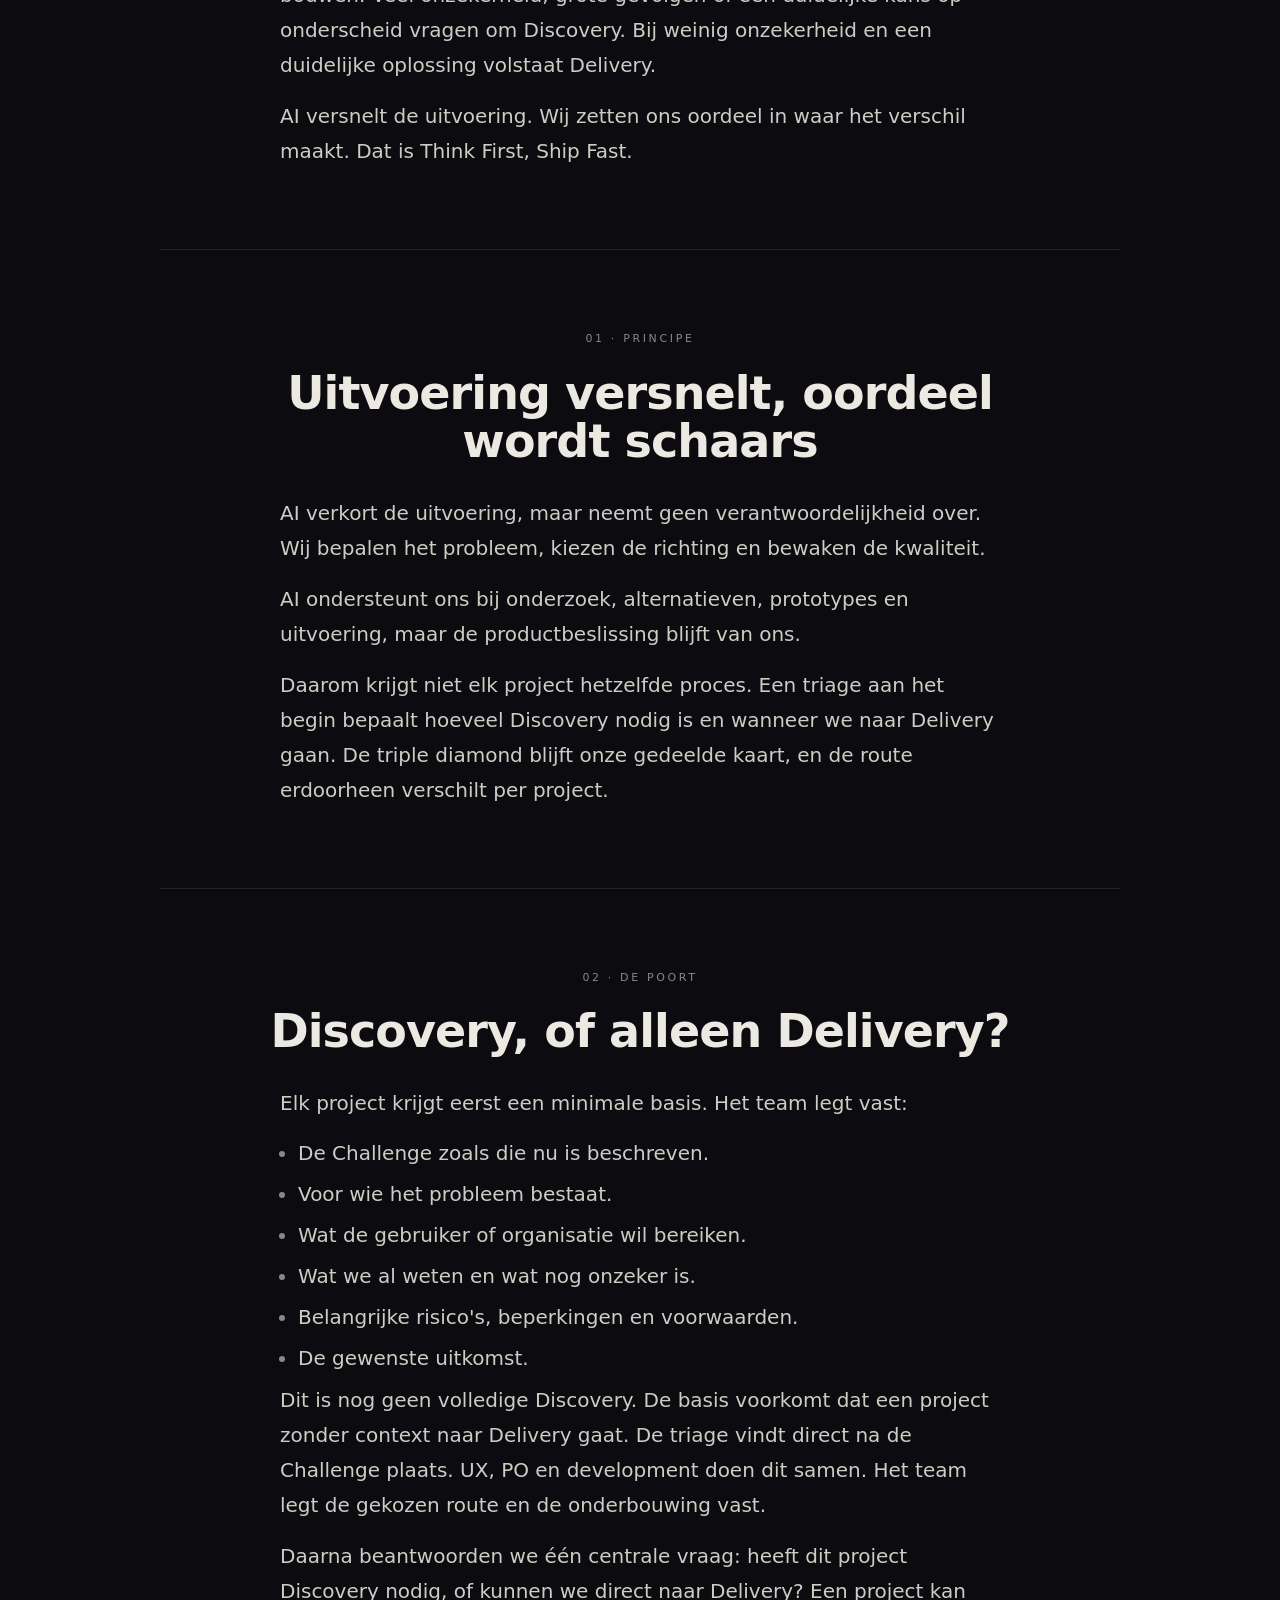
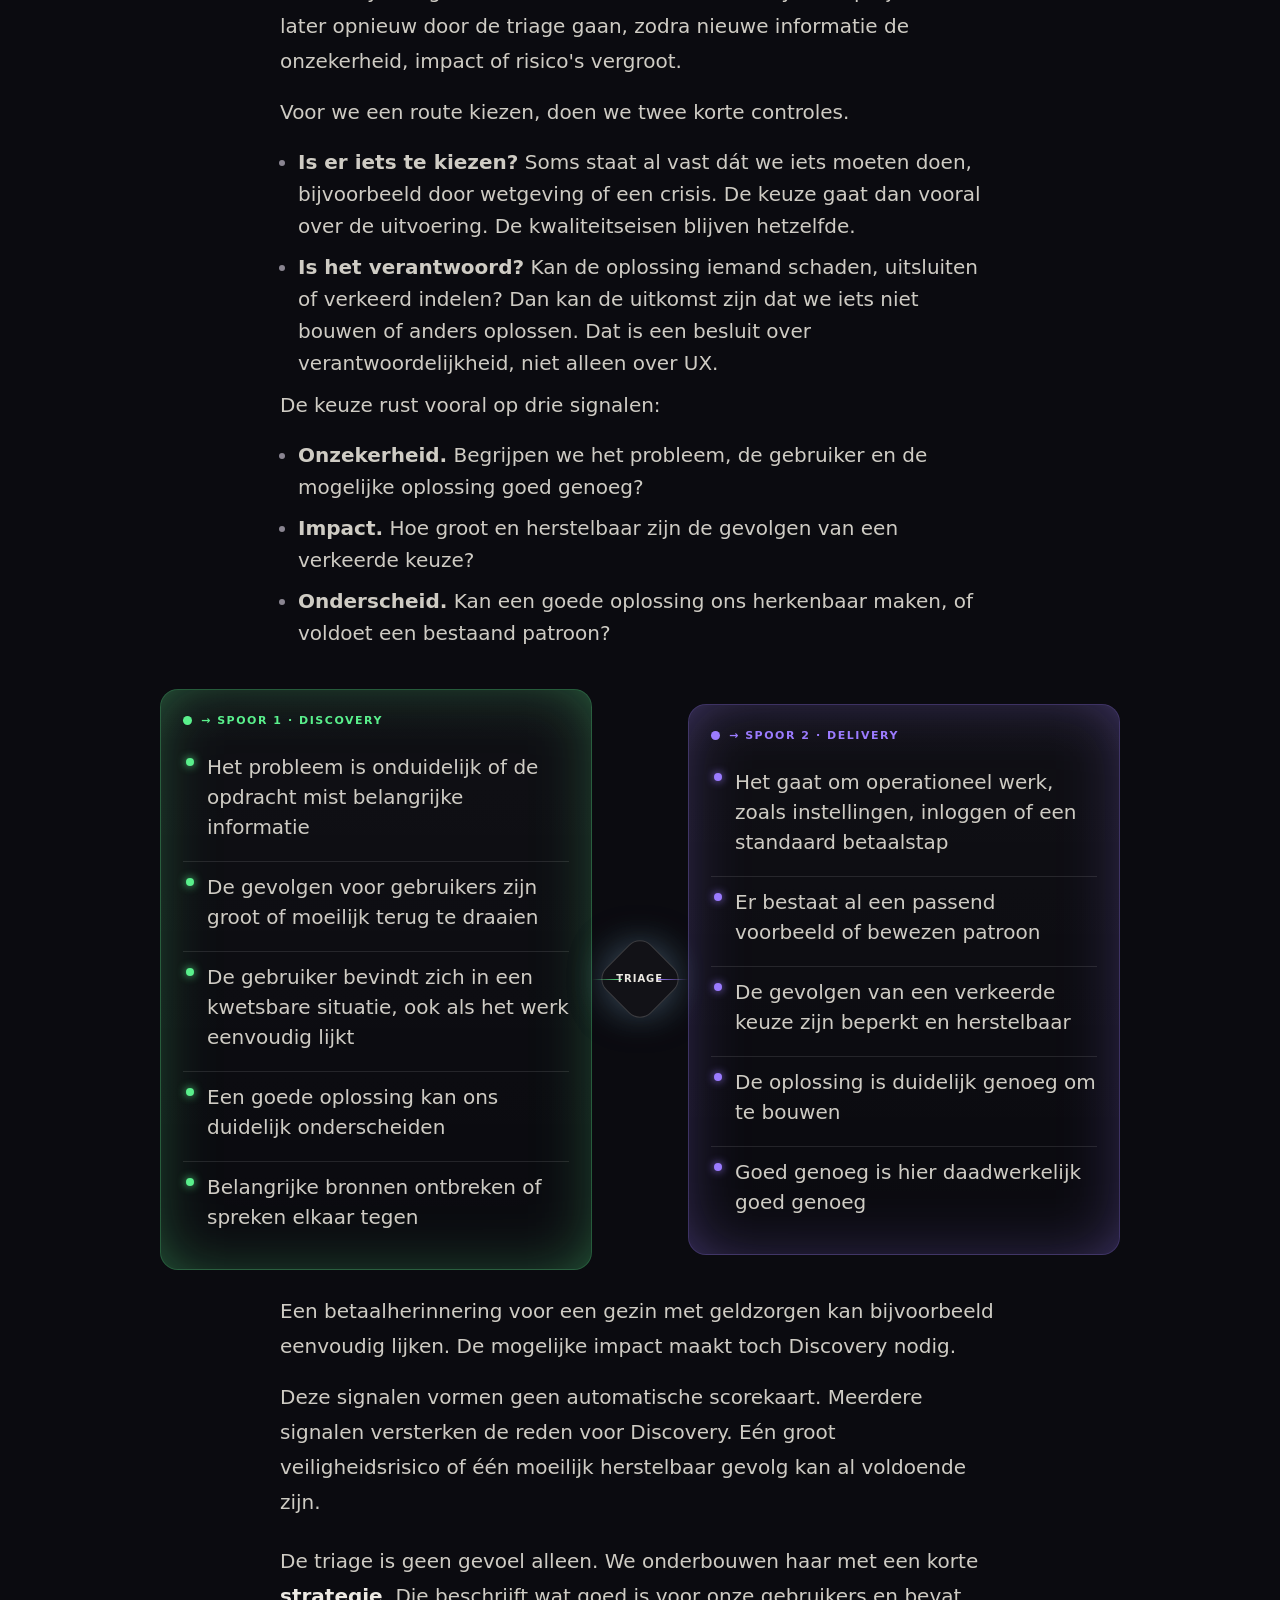
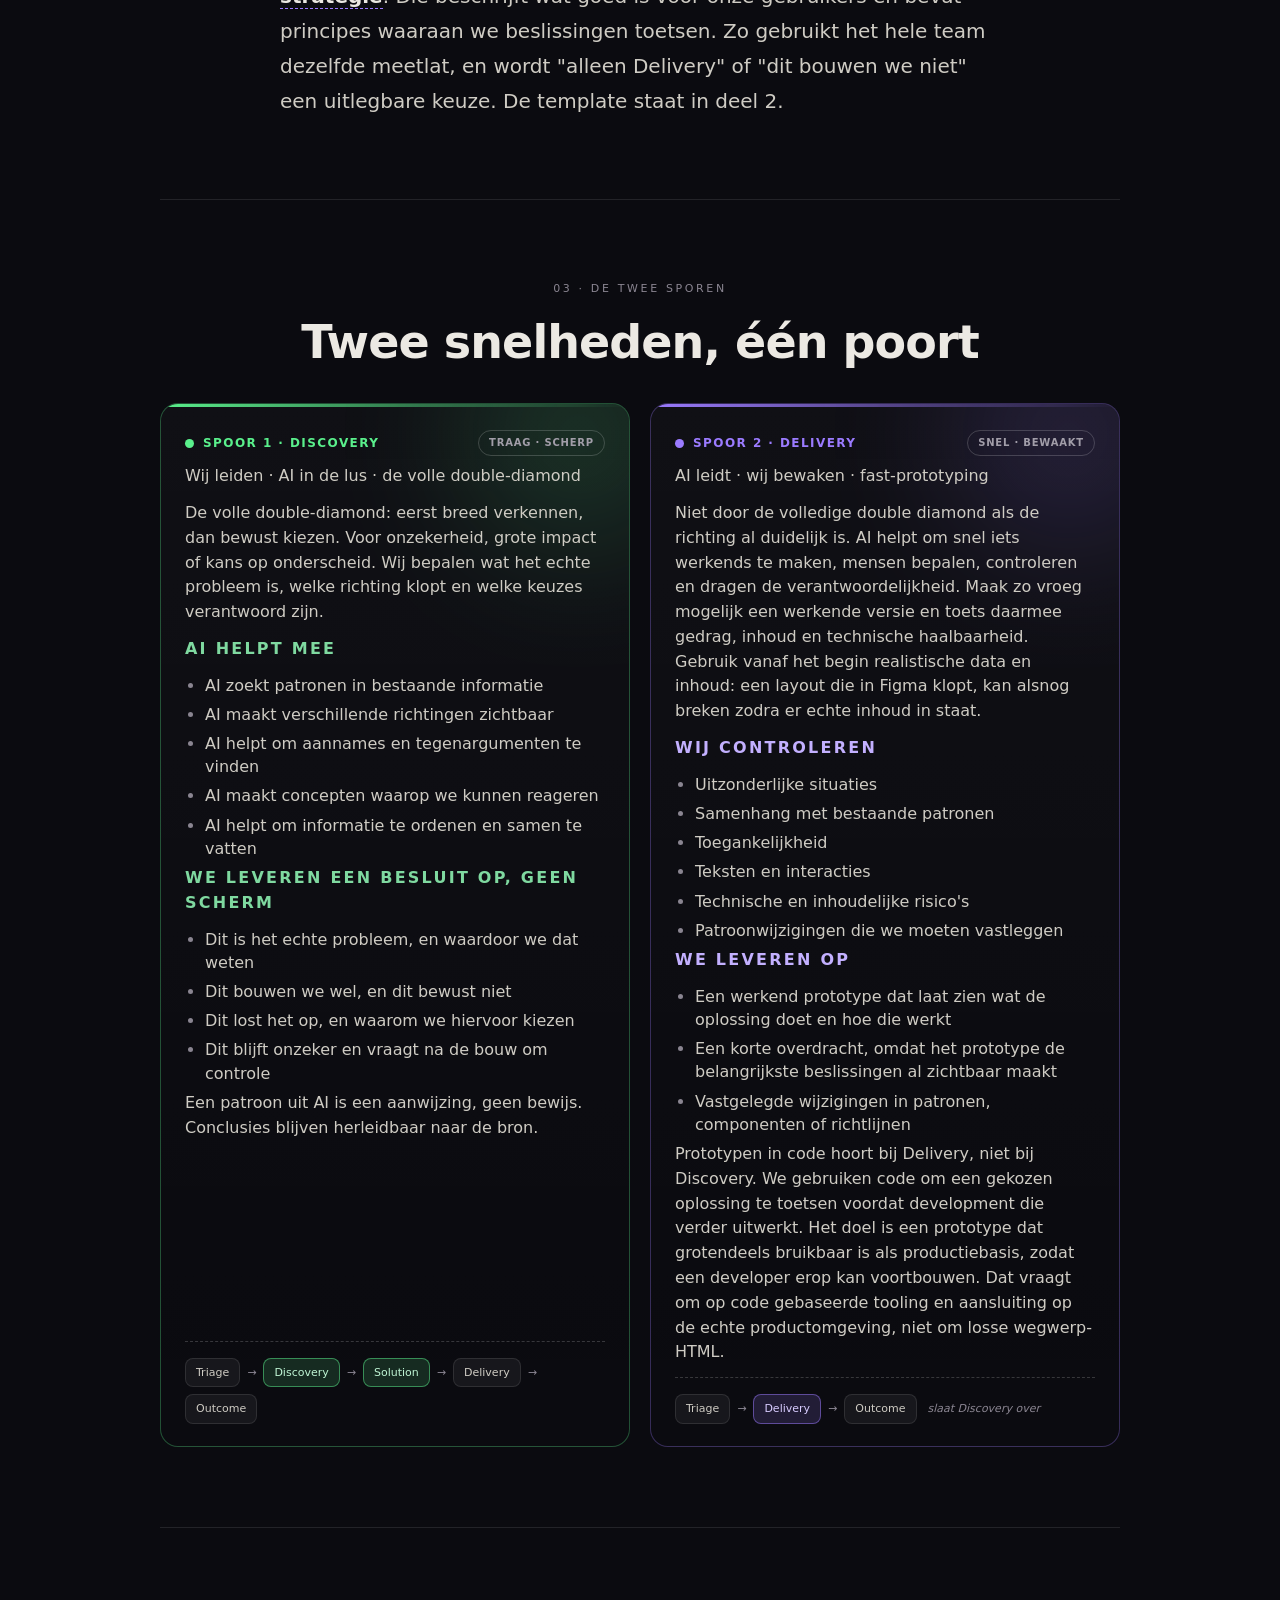
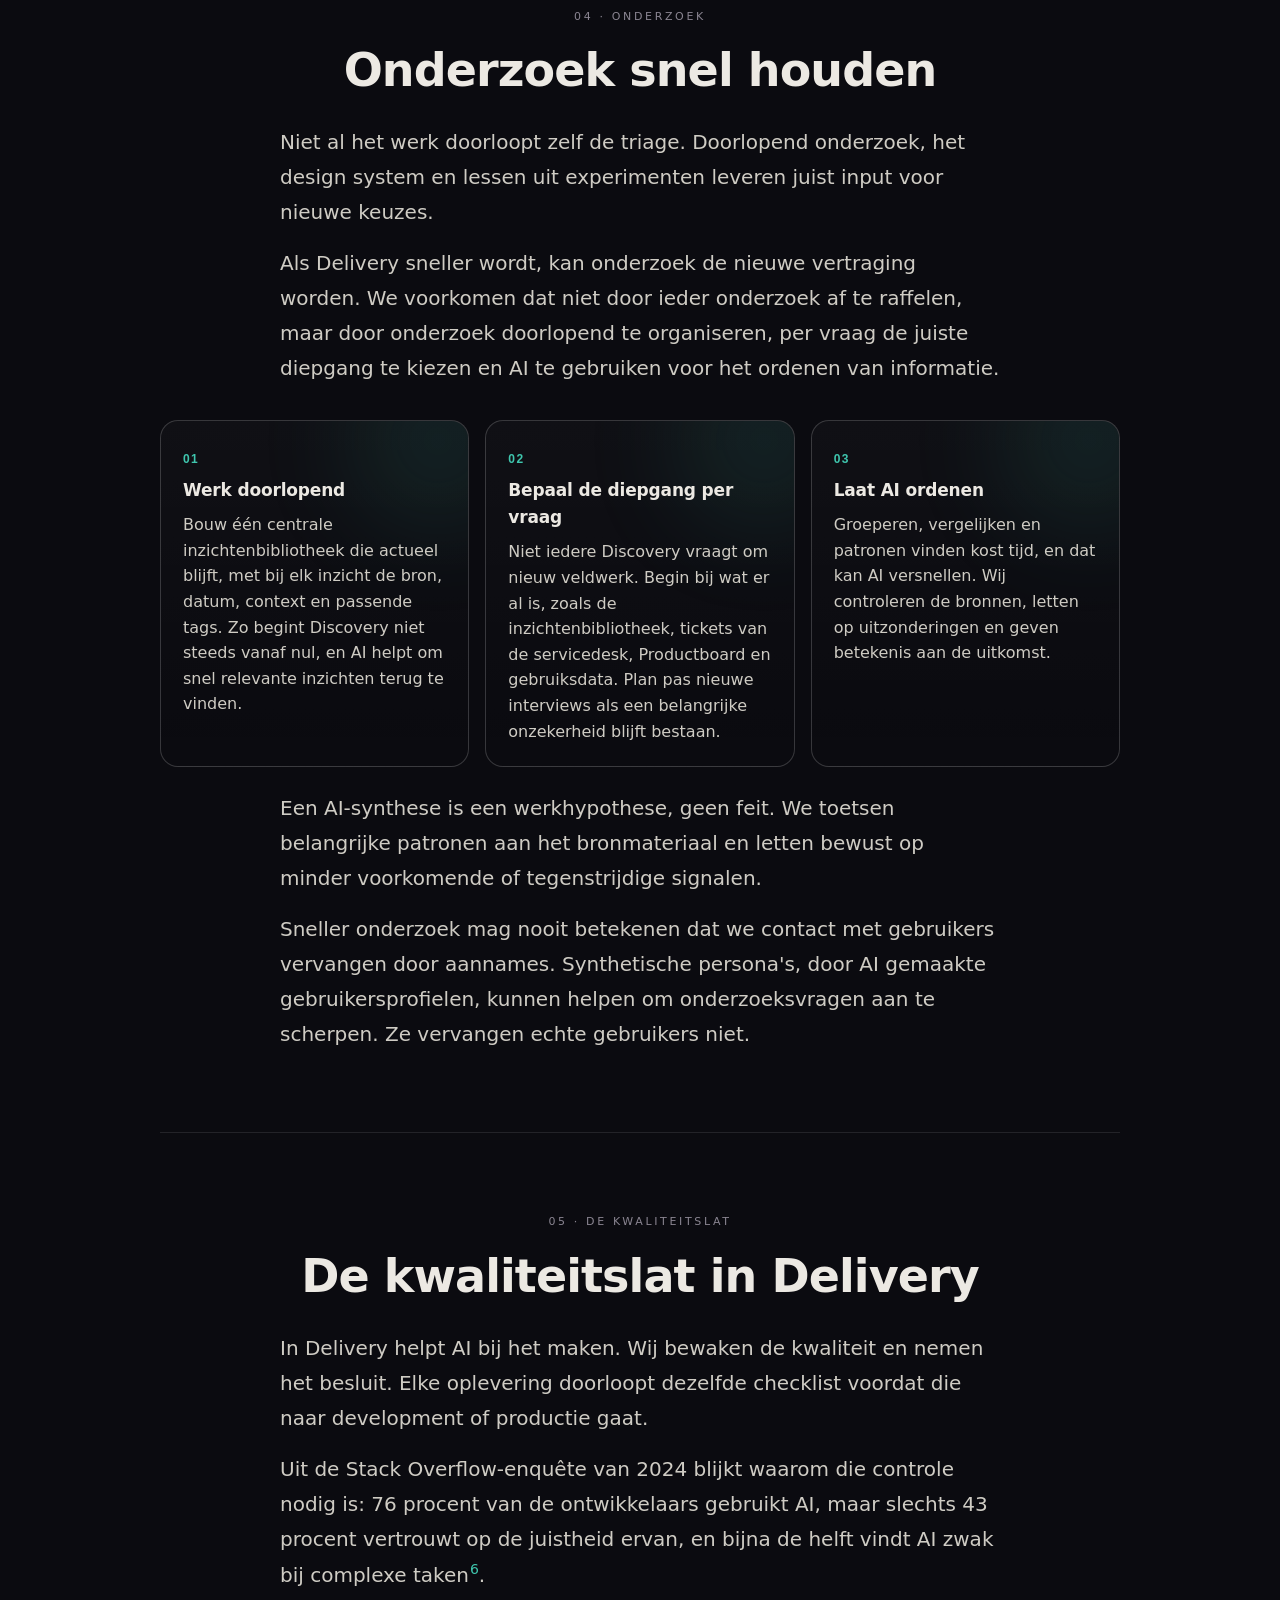
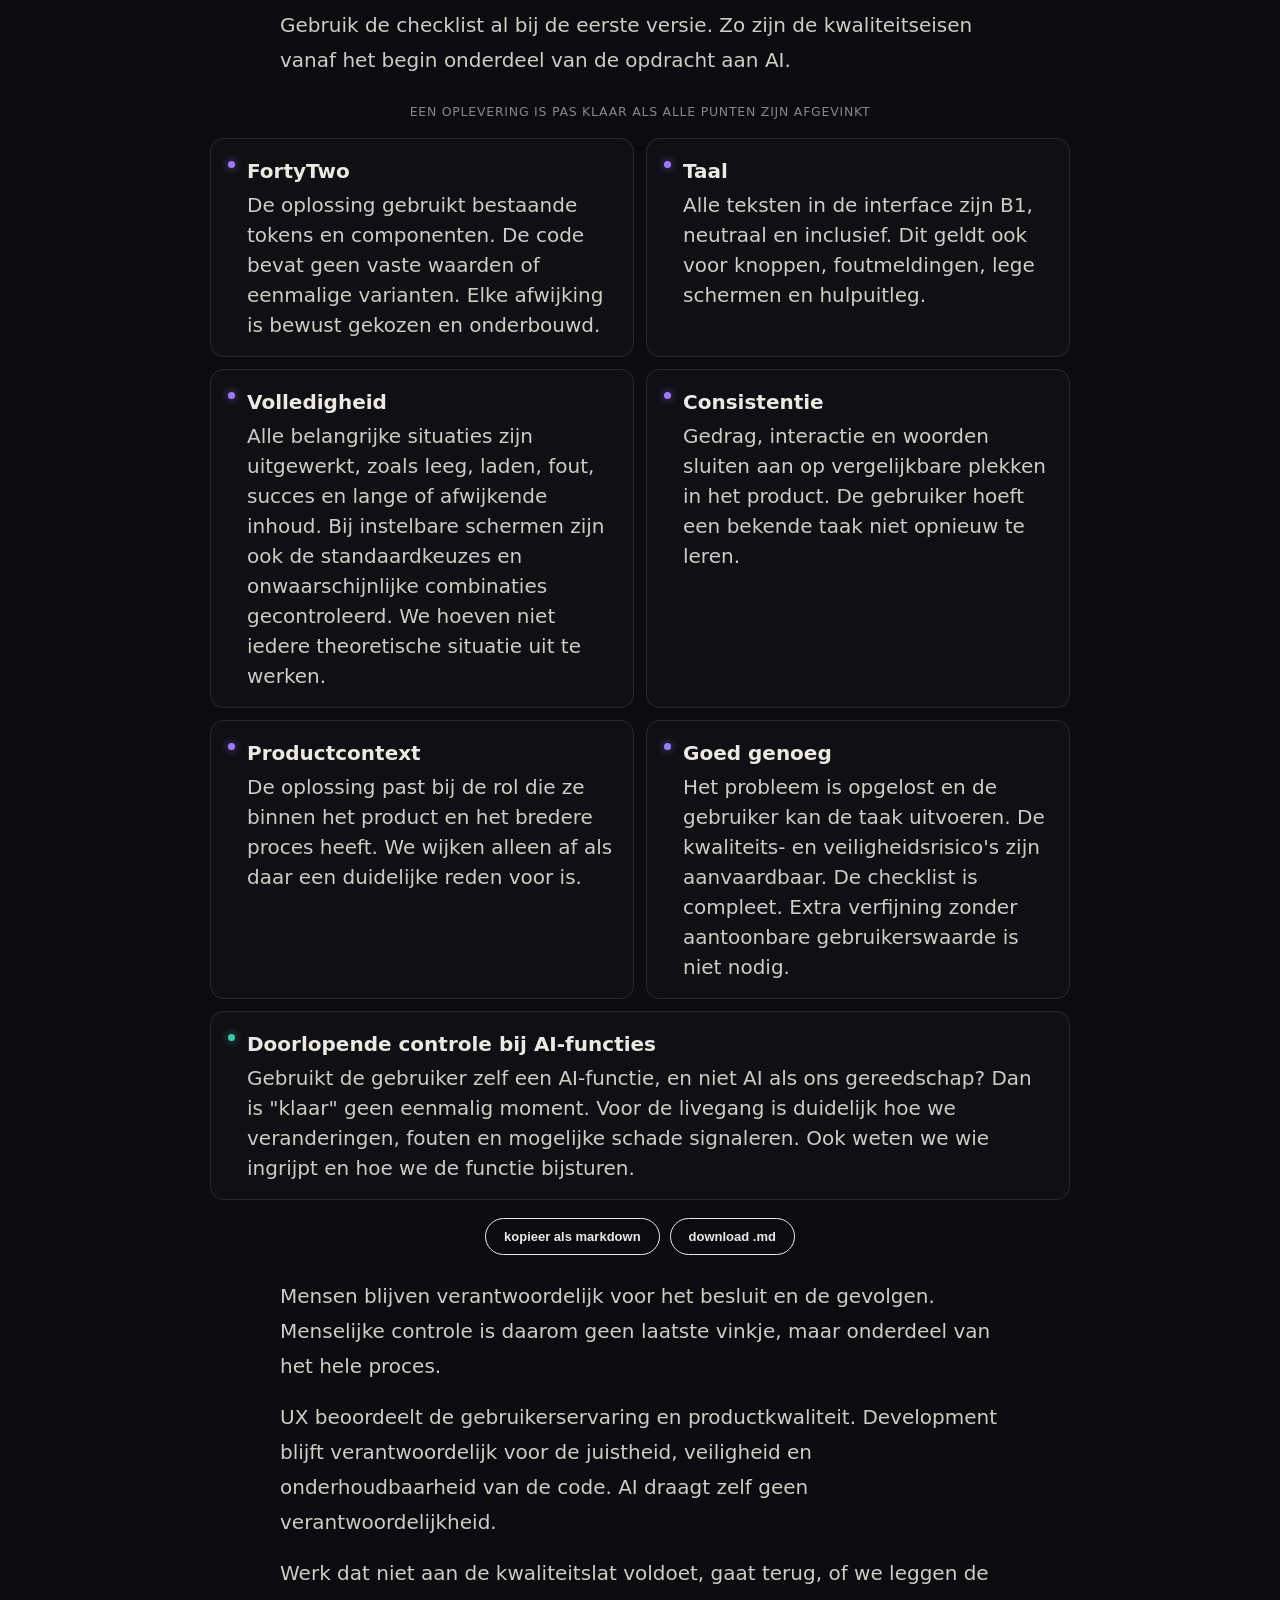
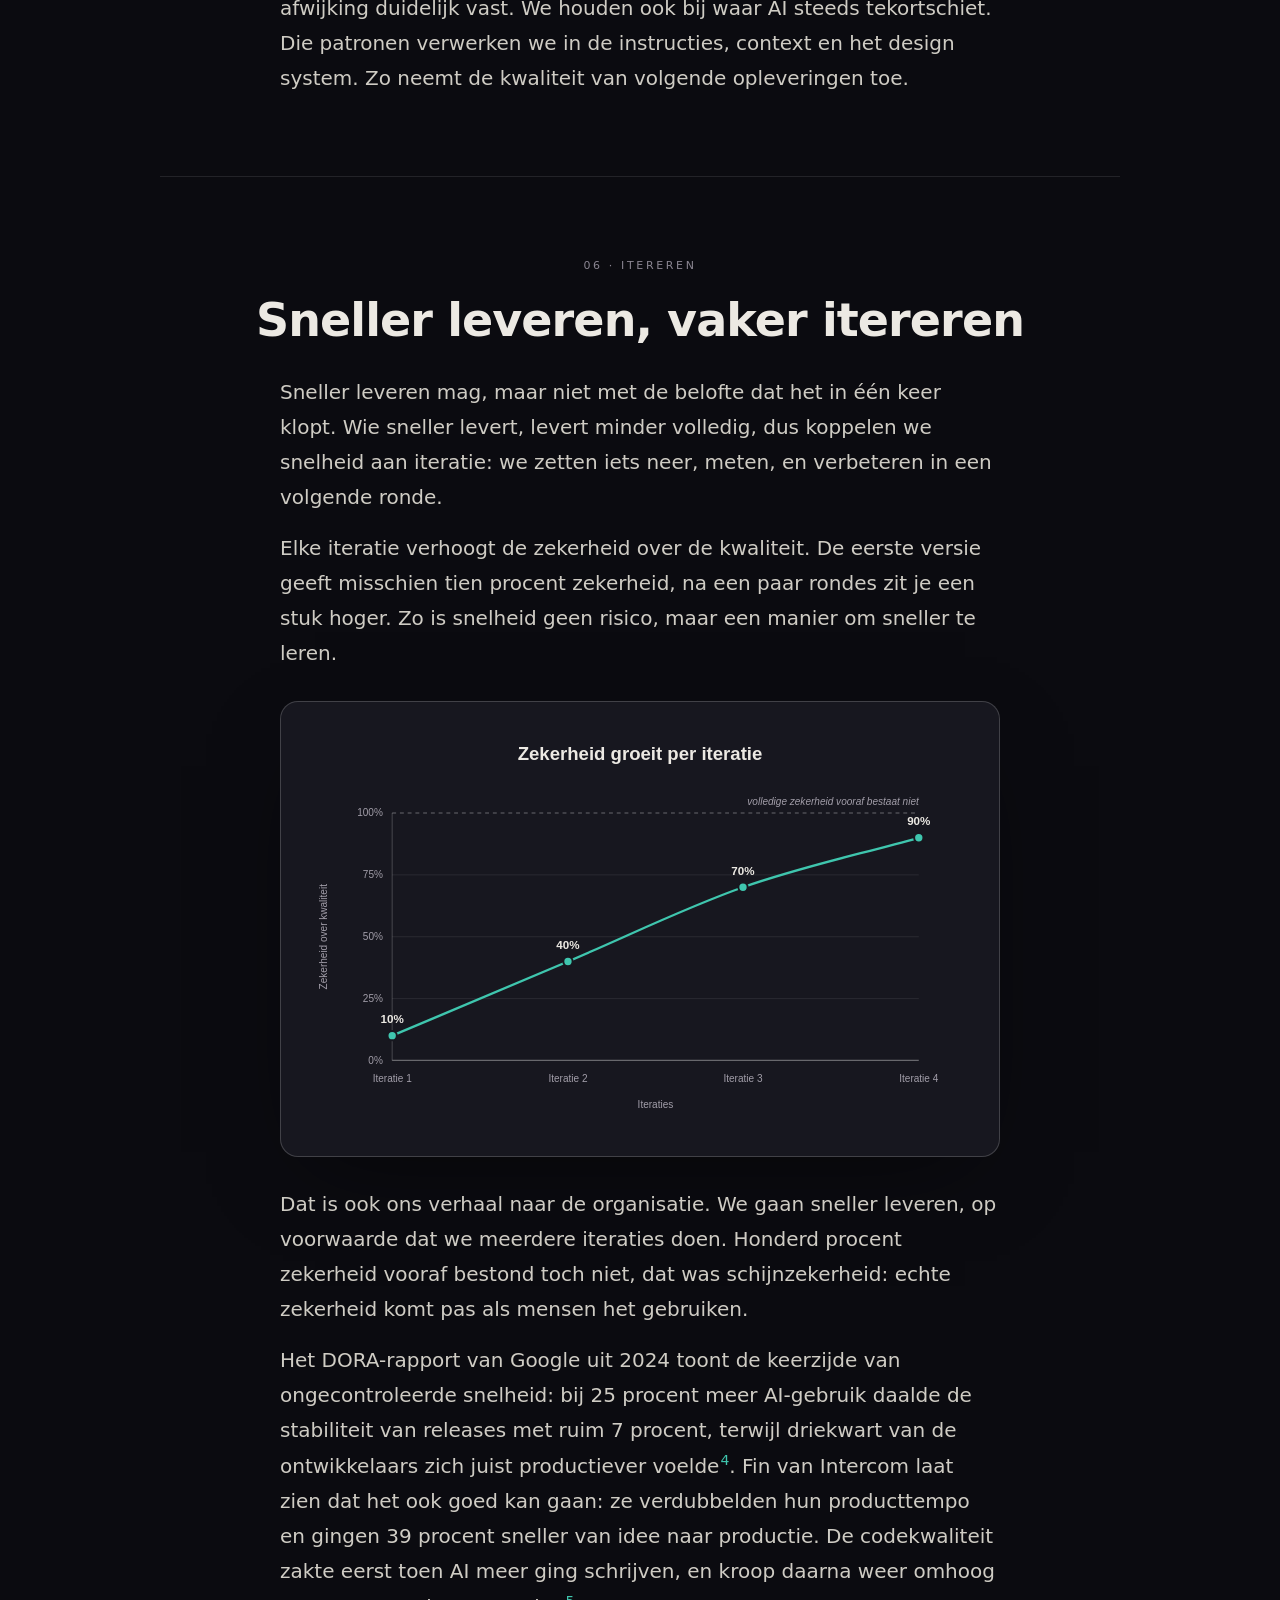
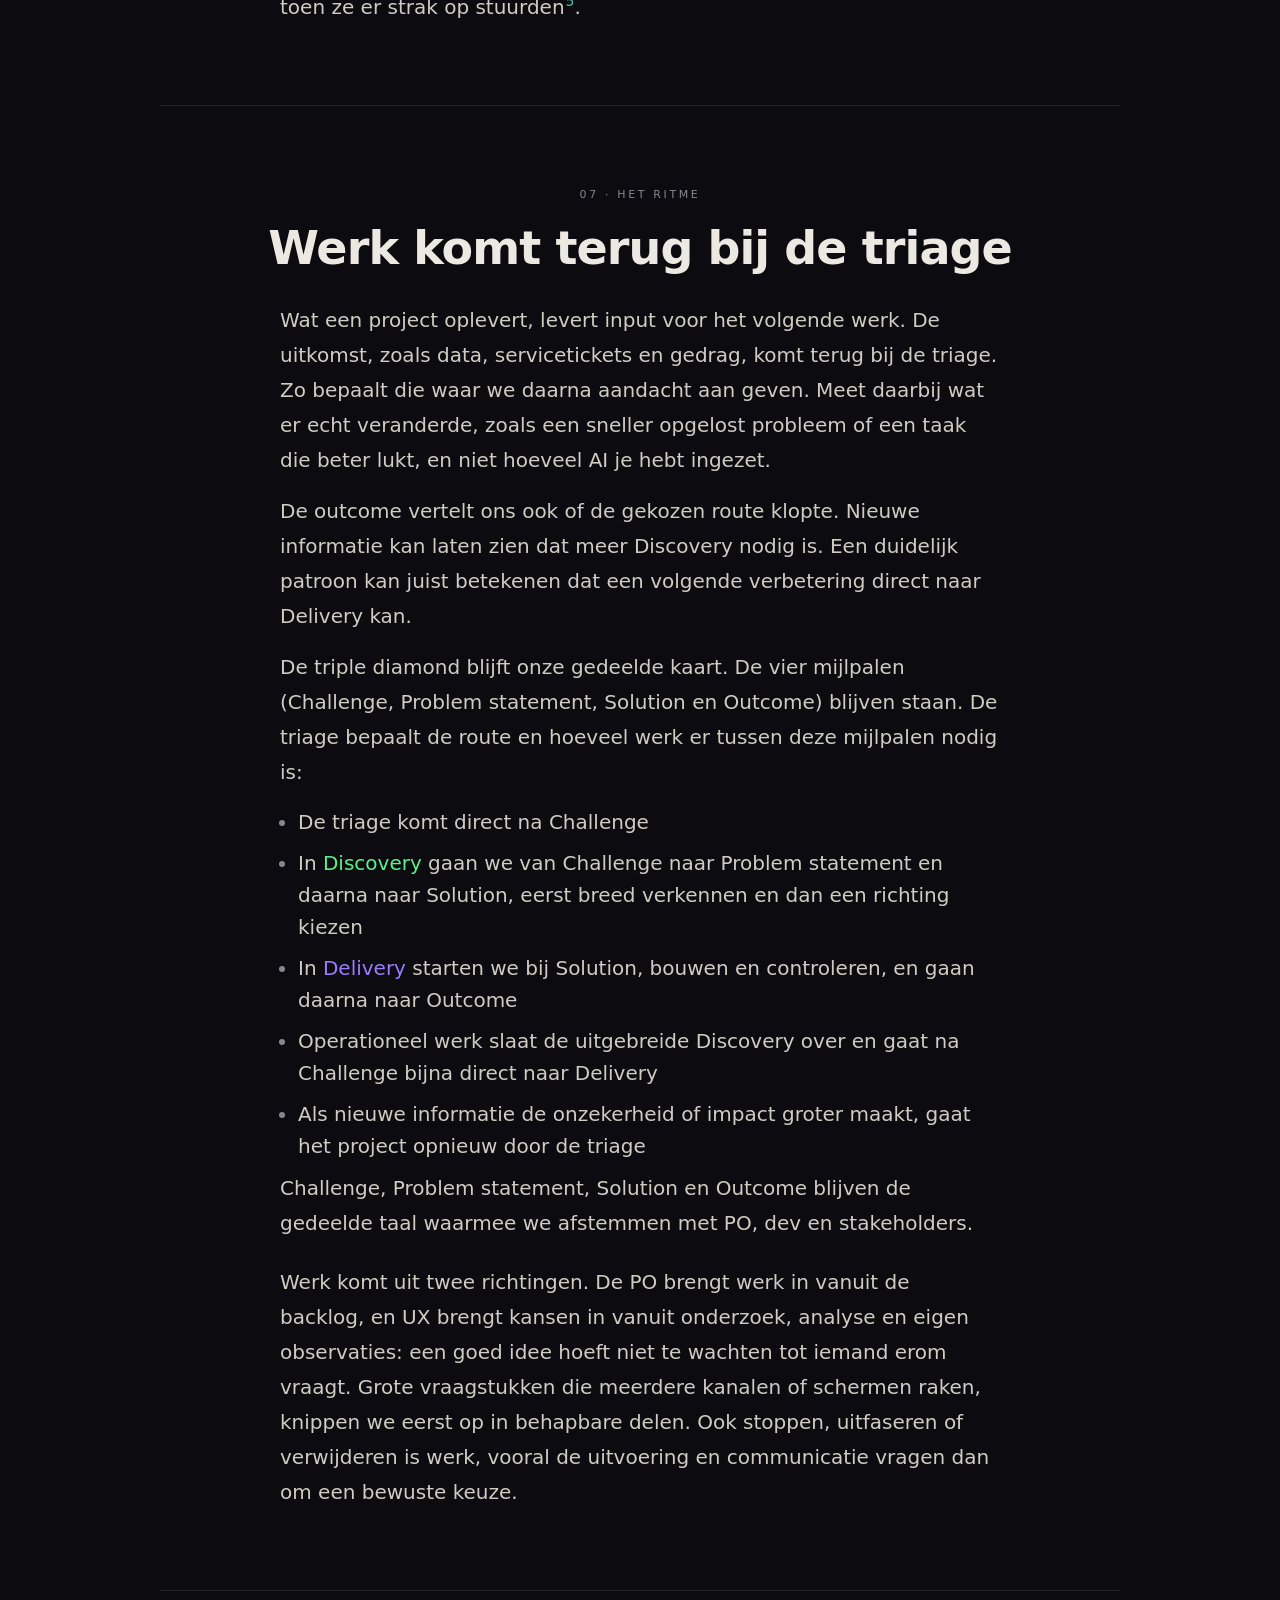
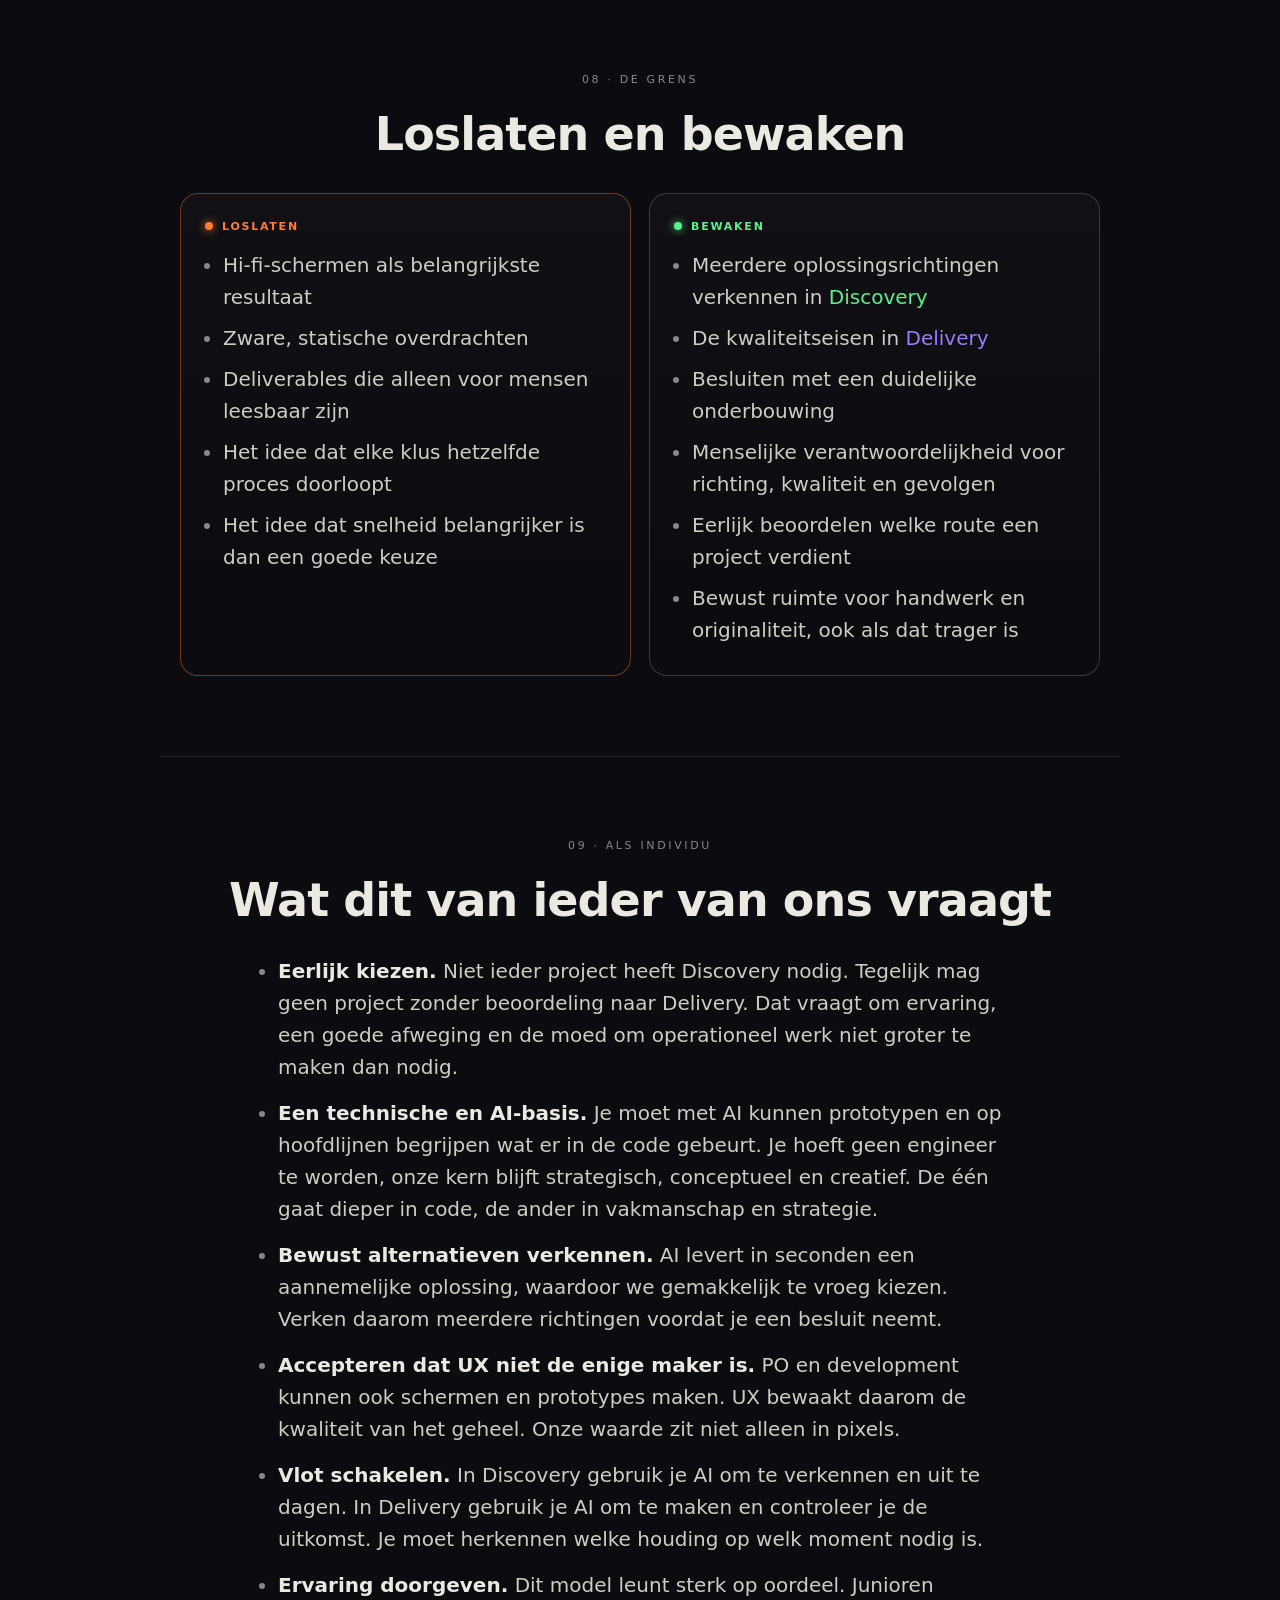
==== commit 360c5fac: "refactor: rename UX strategy to strategy template Drop the "UX" prefix from the strategy across the " ====
--- a/index.html
+++ b/index.html
@@ -62,7 +62,7 @@
       <div class="hero-inner">
         <p class="eyebrow">Operating model</p>
         <h1>Think First,<br>Ship Fast</h1>
-        <p class="lede">Ons werkmodel om met AI problemen op te lossen. Deel 1 beschrijft het triage-model. Deel 2 is <span class="slink" role="button" tabindex="0">de UX-strategietemplate</span> die de triage voedt en AI de juiste context geeft.</p>
+        <p class="lede">Ons werkmodel om met AI problemen op te lossen. Deel 1 beschrijft het triage-model. Deel 2 is <span class="slink" role="button" tabindex="0">de strategietemplate</span> die de triage voedt en AI de juiste context geeft.</p>
       </div>
     </header>
 
@@ -276,7 +276,7 @@
         <p>Een betaalherinnering voor een gezin met geldzorgen kan bijvoorbeeld eenvoudig lijken. De mogelijke impact maakt toch Discovery nodig.</p>
         <p>Deze signalen vormen geen automatische scorekaart. Meerdere signalen versterken de reden voor Discovery. Eén groot veiligheidsrisico of één moeilijk herstelbaar gevolg kan al voldoende zijn.</p>
       </div>
-      <p class="note">De triage is geen gevoel alleen. We onderbouwen haar met een korte <span class="slink" role="button" tabindex="0">UX-strategie</span>. Die beschrijft wat goed is voor onze gebruikers en bevat principes waaraan we beslissingen toetsen. Zo gebruikt het hele team dezelfde meetlat, en wordt "alleen Delivery" of "dit bouwen we niet" een uitlegbare keuze. Het sjabloon staat in deel 2.</p>
+      <p class="note">De triage is geen gevoel alleen. We onderbouwen haar met een korte <span class="slink" role="button" tabindex="0">strategie</span>. Die beschrijft wat goed is voor onze gebruikers en bevat principes waaraan we beslissingen toetsen. Zo gebruikt het hele team dezelfde meetlat, en wordt "alleen Delivery" of "dit bouwen we niet" een uitlegbare keuze. De template staat in deel 2.</p>
     </section>
 
     <section class="sec reveal" id="s03">
@@ -486,10 +486,11 @@
       <span class="tag">10 · Wat we opleveren</span>
       <h2 class="statement">Onze deliverables zijn ook input voor AI</h2>
       <div class="prose">
-        <p>Tot nu toe schreven we onze documentatie vooral voor mensen. Persona's, journey maps, onderzoeksrapporten en wireframes met toelichting hielpen collega's om de context te begrijpen en keuzes te maken.</p>
-        <p>Nu AI steeds vaker meebouwt, wordt onze documentatie ook invoer voor een model<sup class="cite"><a href="#bron-8">8</a></sup>. Dan moet de kennis onder het ontwerp expliciet zijn. Een stockfoto in een persona draagt weinig bruikbare context over. De regel "Gebruikers haken af als we vragen om informatie die ze niet bij de hand hebben" doet dat wel. AI kan daar tijdens het maken rekening mee houden.</p>
-        <p>Daarom moet onze ontwerpkennis vindbaar, actueel en leesbaar zijn voor mensen én AI. Google Labs publiceerde op 21 april 2026 de open specificatie DESIGN.md<sup class="cite"><a href="#bron-9">9</a></sup>: een bestand dat machineleesbare designtokens combineert met uitleg over de bedoeling en toepassing ervan. Voor FortyTwo kunnen we hetzelfde principe gebruiken. Onderzoeksinzichten, interactieafspraken, onze begrippenlijst en relevante gebruikerscontext horen daar ook bij.</p>
-        <p>Dit vraagt om doorlopend onderhoud. De context verandert mee met het product en met wat we leren van AI-uitvoer. Het resultaat meten we aan de kwaliteit van wat ermee wordt gemaakt: leidt de context tot betere oplossingen die passen bij FortyTwo en onze gebruikers? Dan werkt ze.</p>
+        <p>Onze deliverables zijn nu ook invoer voor AI<sup class="cite"><a href="#bron-8">8</a></sup>. Tot nu toe schreven we ze voor mensen. Persona's, journey maps, onderzoeksrapporten en wireframes met toelichting hielpen collega's om de context te begrijpen en keuzes te maken. Nu AI steeds vaker meebouwt, leest een model dezelfde stukken.</p>
+        <p>Dan moet de kennis onder het ontwerp expliciet zijn. Een stockfoto in een persona draagt weinig bruikbare context over. De regel "Gebruikers haken af als we vragen om informatie die ze niet bij de hand hebben" doet dat wel. AI kan daar tijdens het maken rekening mee houden.</p>
+        <p>FortyTwo is de plek om die kennis te bewaren, want ons design system is al machineleesbaar. Tokens en componentregels staan in code, dus AI leest ze nu al. Leggen we onderzoeksinzichten, interactieafspraken, onze begrippenlijst en relevante gebruikerscontext ergens anders vast, dan vindt een model ze niet. Google Labs werkte hetzelfde principe uit in de open specificatie DESIGN.md<sup class="cite"><a href="#bron-9">9</a></sup>, een bestand dat machineleesbare designtokens combineert met uitleg over de bedoeling en toepassing ervan.</p>
+        <p>Dit vraagt doorlopend onderhoud. De kennis verandert mee met het product en met wat AI aflevert.</p>
+        <p>Of het werkt, zie je aan wat AI ermee maakt. Haalt dat werk <a href="#s05">de kwaliteitslat</a>, dan is de kennis eronder goed genoeg.</p>
       </div>
     </section>
 
@@ -517,10 +518,10 @@
       <span class="tag">Deel 2 · de strategie</span>
       <h2 class="statement">De strategie die de triage voedt</h2>
       <div class="prose">
-        <p>De triage is zo sterk als de strategie eronder. Een kort UX-strategiesjabloon: wat "goed" is voor onze gebruikers, in een paar principes die je tegen elke beslissing kunt houden. Die principes maken de keuzes aan de poort verdedigbaar en geven AI de context om binnen te werken.</p>
+        <p>De triage is zo sterk als de strategie eronder. Een korte strategietemplate legt in een paar principes vast wat "goed" is voor onze gebruikers, en die kun je tegen elke beslissing houden. Die principes maken de keuzes aan de poort verdedigbaar en geven AI de context om binnen te werken.</p>
       </div>
       <div class="cta-wrap">
-        <button class="strat-cta" type="button" data-open="strategy">Open het strategiesjabloon →</button>
+        <button class="strat-cta" type="button" data-open="strategy">Open de strategietemplate →</button>
       </div>
     </section>
 
@@ -565,8 +566,8 @@
           </div>
         </div>
         <div class="attach-card">
-          <h4>UX-strategiesjabloon</h4>
-          <p>De strategie die onder de triage ligt en AI de context geeft. Het in te vullen sjabloon uit deel 2.</p>
+          <h4>Strategietemplate</h4>
+          <p>De strategie die onder de triage ligt en AI de context geeft. De in te vullen template uit deel 2.</p>
           <div class="dl-row">
             <button type="button" class="pill-btn" id="stratCopyB">kopieer als markdown</button>
             <button type="button" class="pill-btn" id="stratDownloadB">download .md</button>
@@ -605,18 +606,18 @@
     <button type="button" class="fab" id="toTop" aria-label="Terug naar boven" title="Terug naar boven">↑</button>
   </div>
 
-  <!-- ============ UX-STRATEGIE TEMPLATE (side panel) ============ -->
+  <!-- ============ STRATEGIE TEMPLATE (side panel) ============ -->
   <div class="drawer-backdrop" id="stratBackdrop"></div>
   <aside class="drawer" id="stratPanel" role="dialog" aria-modal="true" aria-labelledby="stratTitle" aria-hidden="true">
     <div class="drawer-head">
       <div>
-        <p class="eyebrow" style="margin:0 0 8px">Deel 2 · sjabloon</p>
-        <h2 id="stratTitle">De UX-strategie</h2>
+        <p class="eyebrow" style="margin:0 0 8px">Deel 2 · template</p>
+        <h2 id="stratTitle">De strategie</h2>
       </div>
       <button class="drawer-close" id="stratClose" type="button" aria-label="sluiten">✕</button>
     </div>
     <div class="drawer-body">
-      <p class="tpl-intro">De UX-strategie is de meetlat voor de triage. Ze helpt kiezen tussen Discovery en Delivery en geeft AI de context om passende voorstellen te doen. Vul ieder onderdeel in en verwijder daarna de cursieve uitleg. Houd de strategie kort, bij voorkeur één tot twee A4's. Het schrijven ervan is zelf Discovery-werk, geen formulier dat je even invult. Jij bepaalt de richting, AI kan helpen bij het ordenen en aanscherpen, maar schrijft de strategie niet zelfstandig, anders ontstaat al snel precies de generieke richting die dit model moet voorkomen. De strategie is zelf ook zo'n contextbestand: je schrijft haar voor het team en voor de AI-tools waarmee we bouwen.</p>
+      <p class="tpl-intro">De strategie is de meetlat voor de triage. Ze helpt kiezen tussen Discovery en Delivery en geeft AI de context om passende voorstellen te doen. Vul ieder onderdeel in en verwijder daarna de cursieve uitleg. Houd de strategie kort, bij voorkeur één tot twee A4's. Het schrijven ervan is zelf Discovery-werk, geen formulier dat je even invult. Jij bepaalt de richting, AI kan helpen bij het ordenen en aanscherpen, maar schrijft de strategie niet zelfstandig, anders ontstaat al snel precies de generieke richting die dit model moet voorkomen. De strategie is zelf ook zo'n contextbestand: je schrijft haar voor het team en voor de AI-tools waarmee we bouwen.</p>
 
       <div class="tpl-sec">
         <h3>Visie</h3>
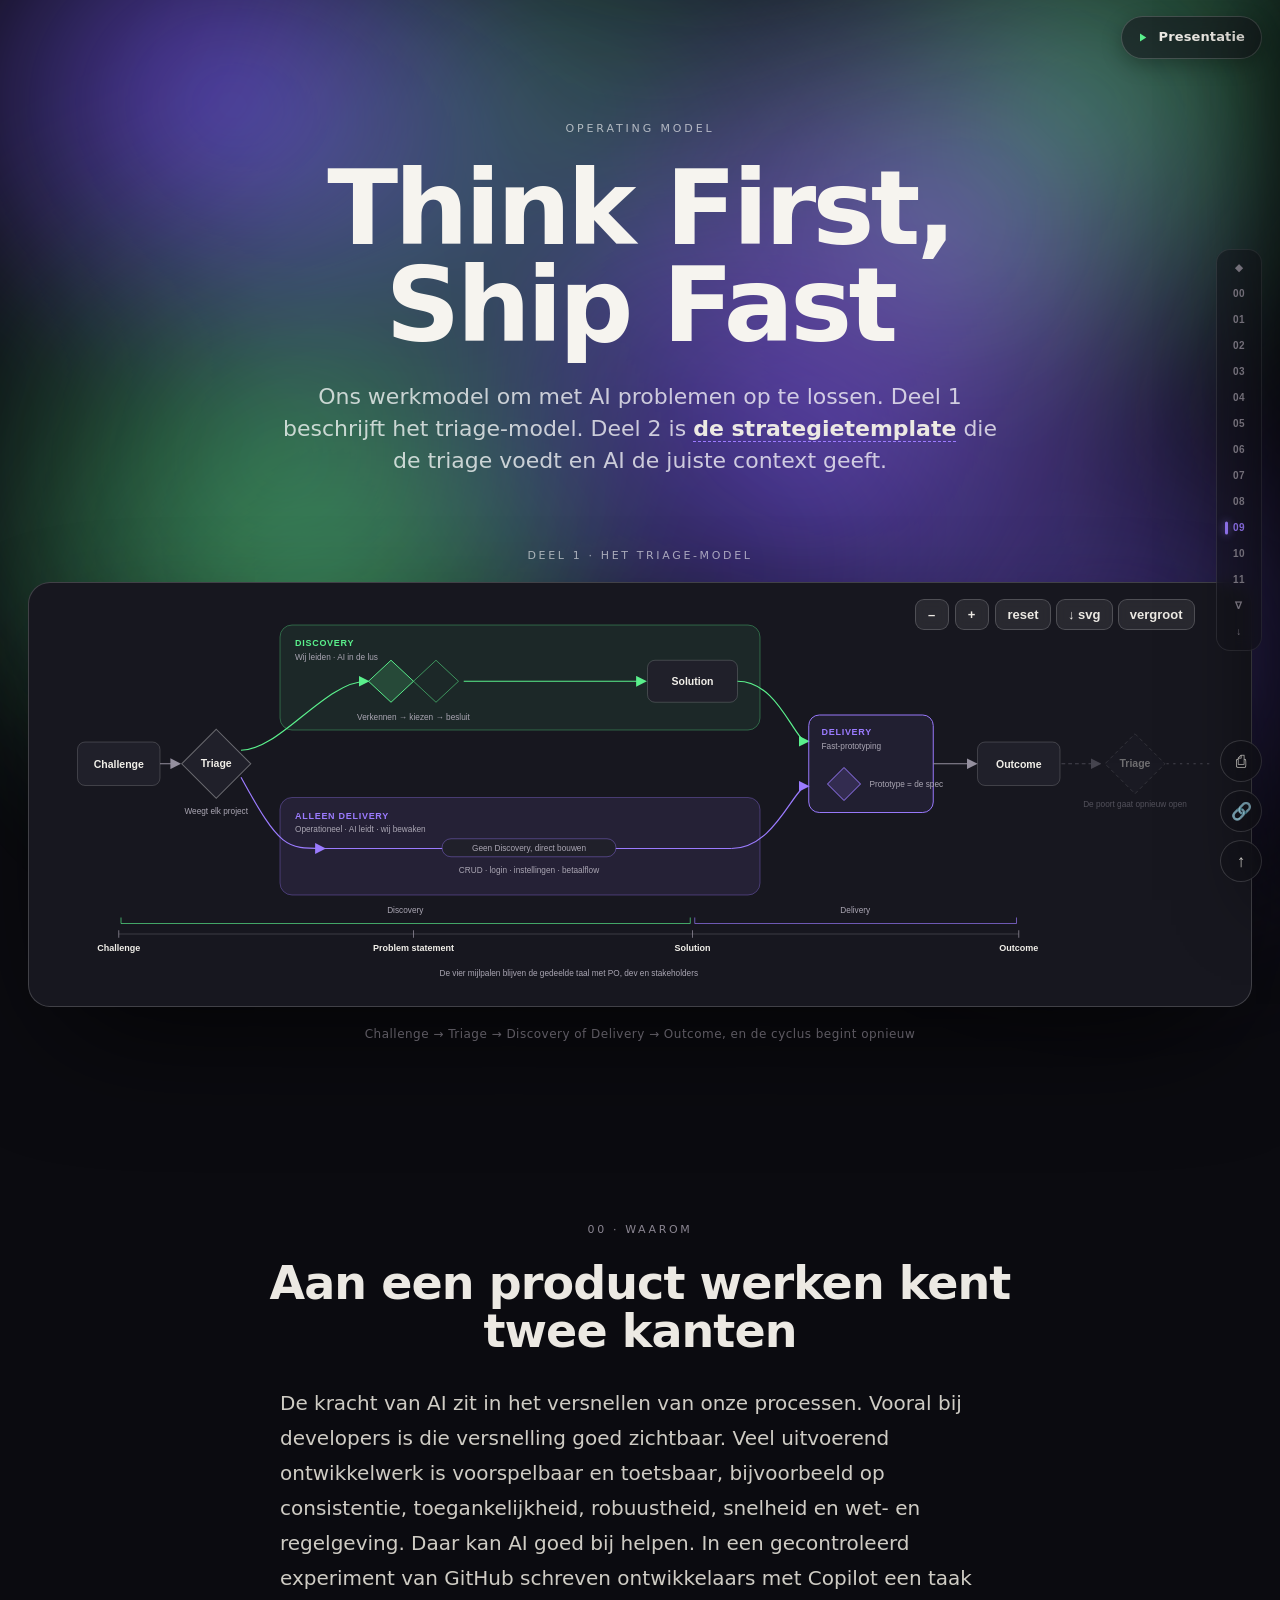
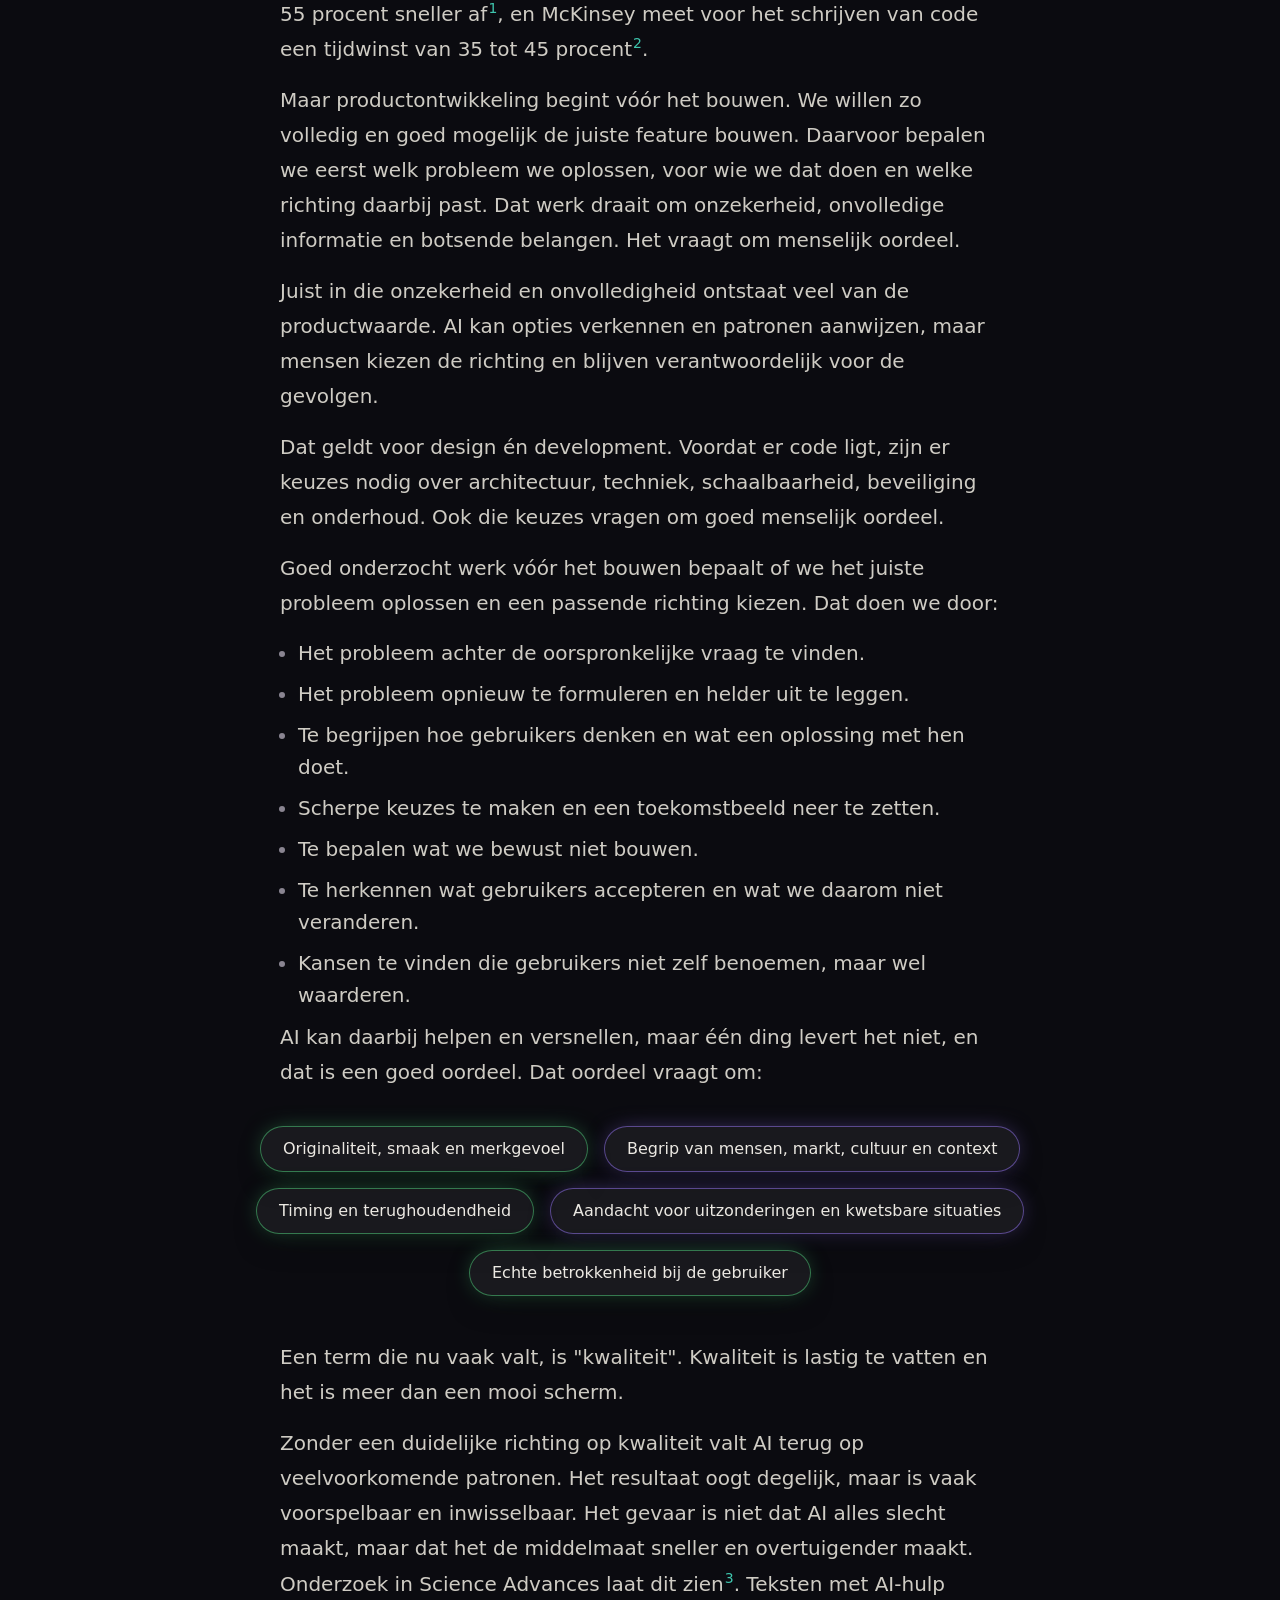
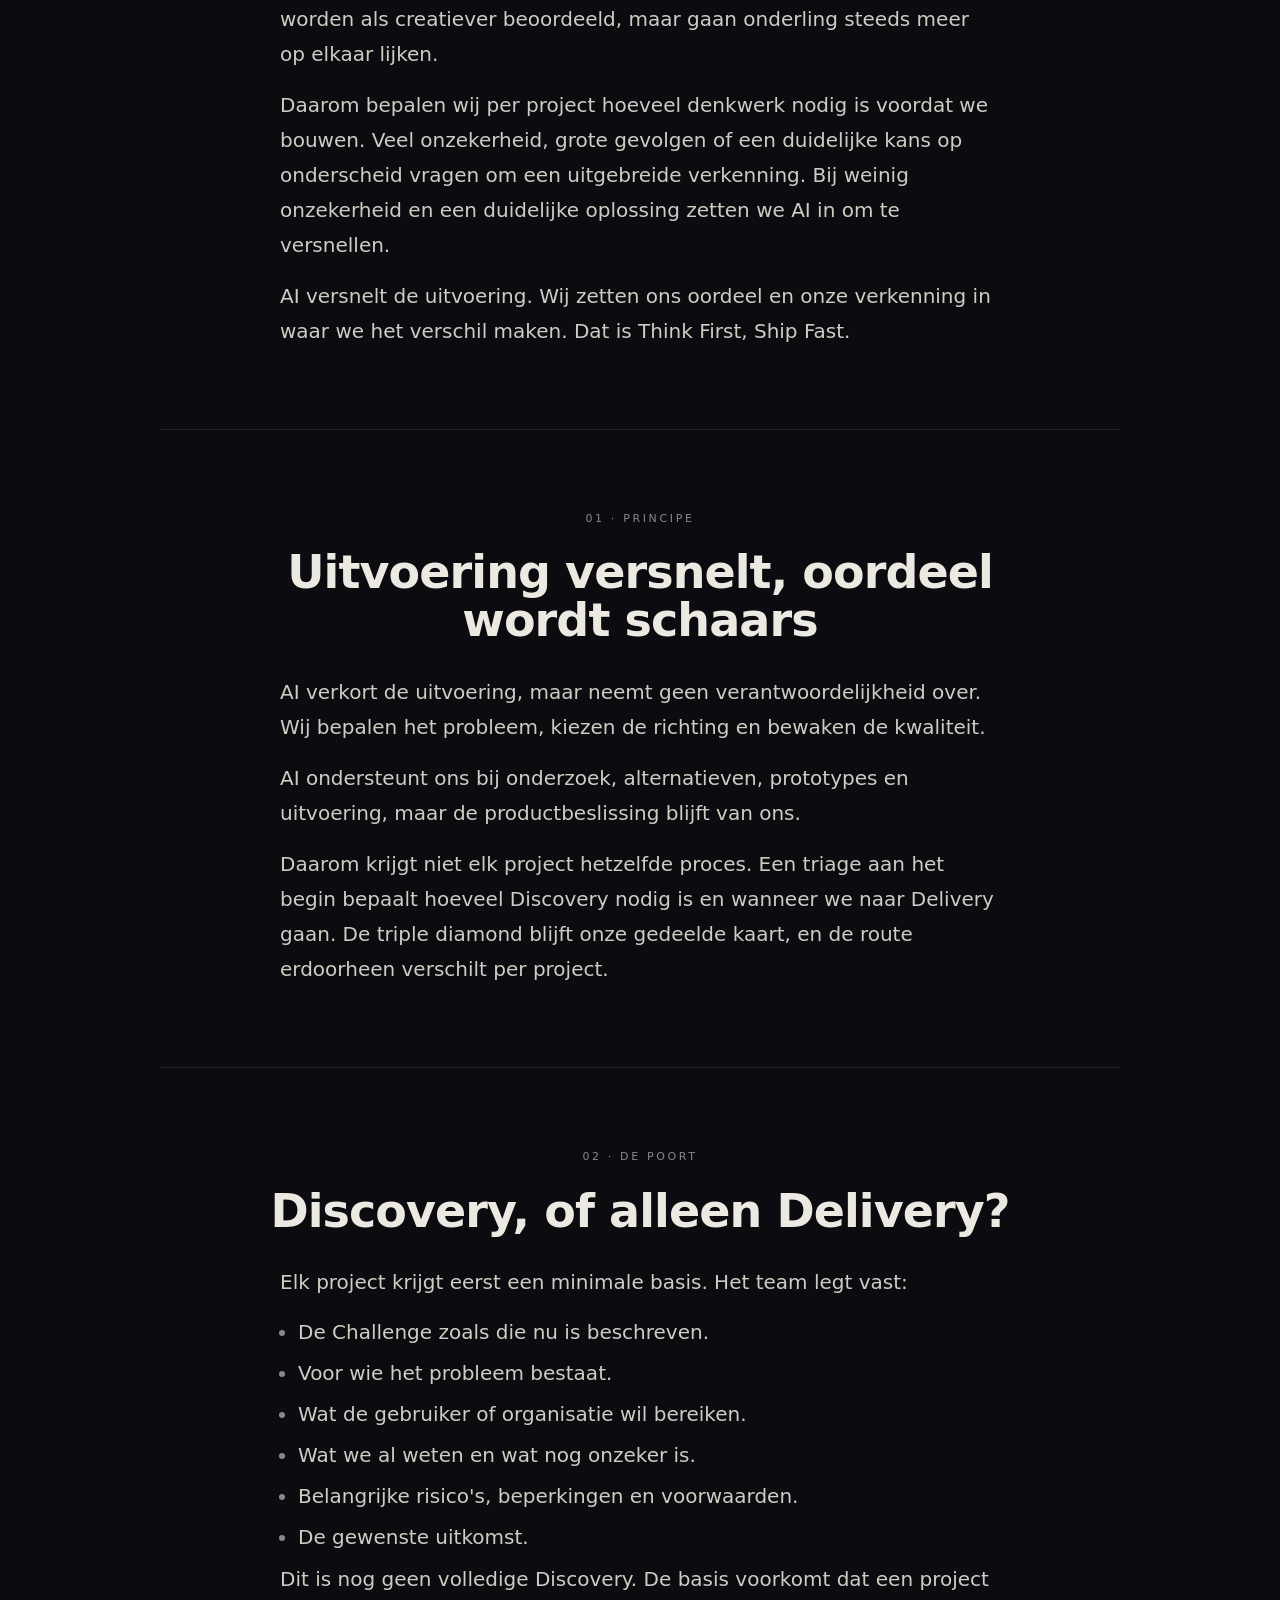
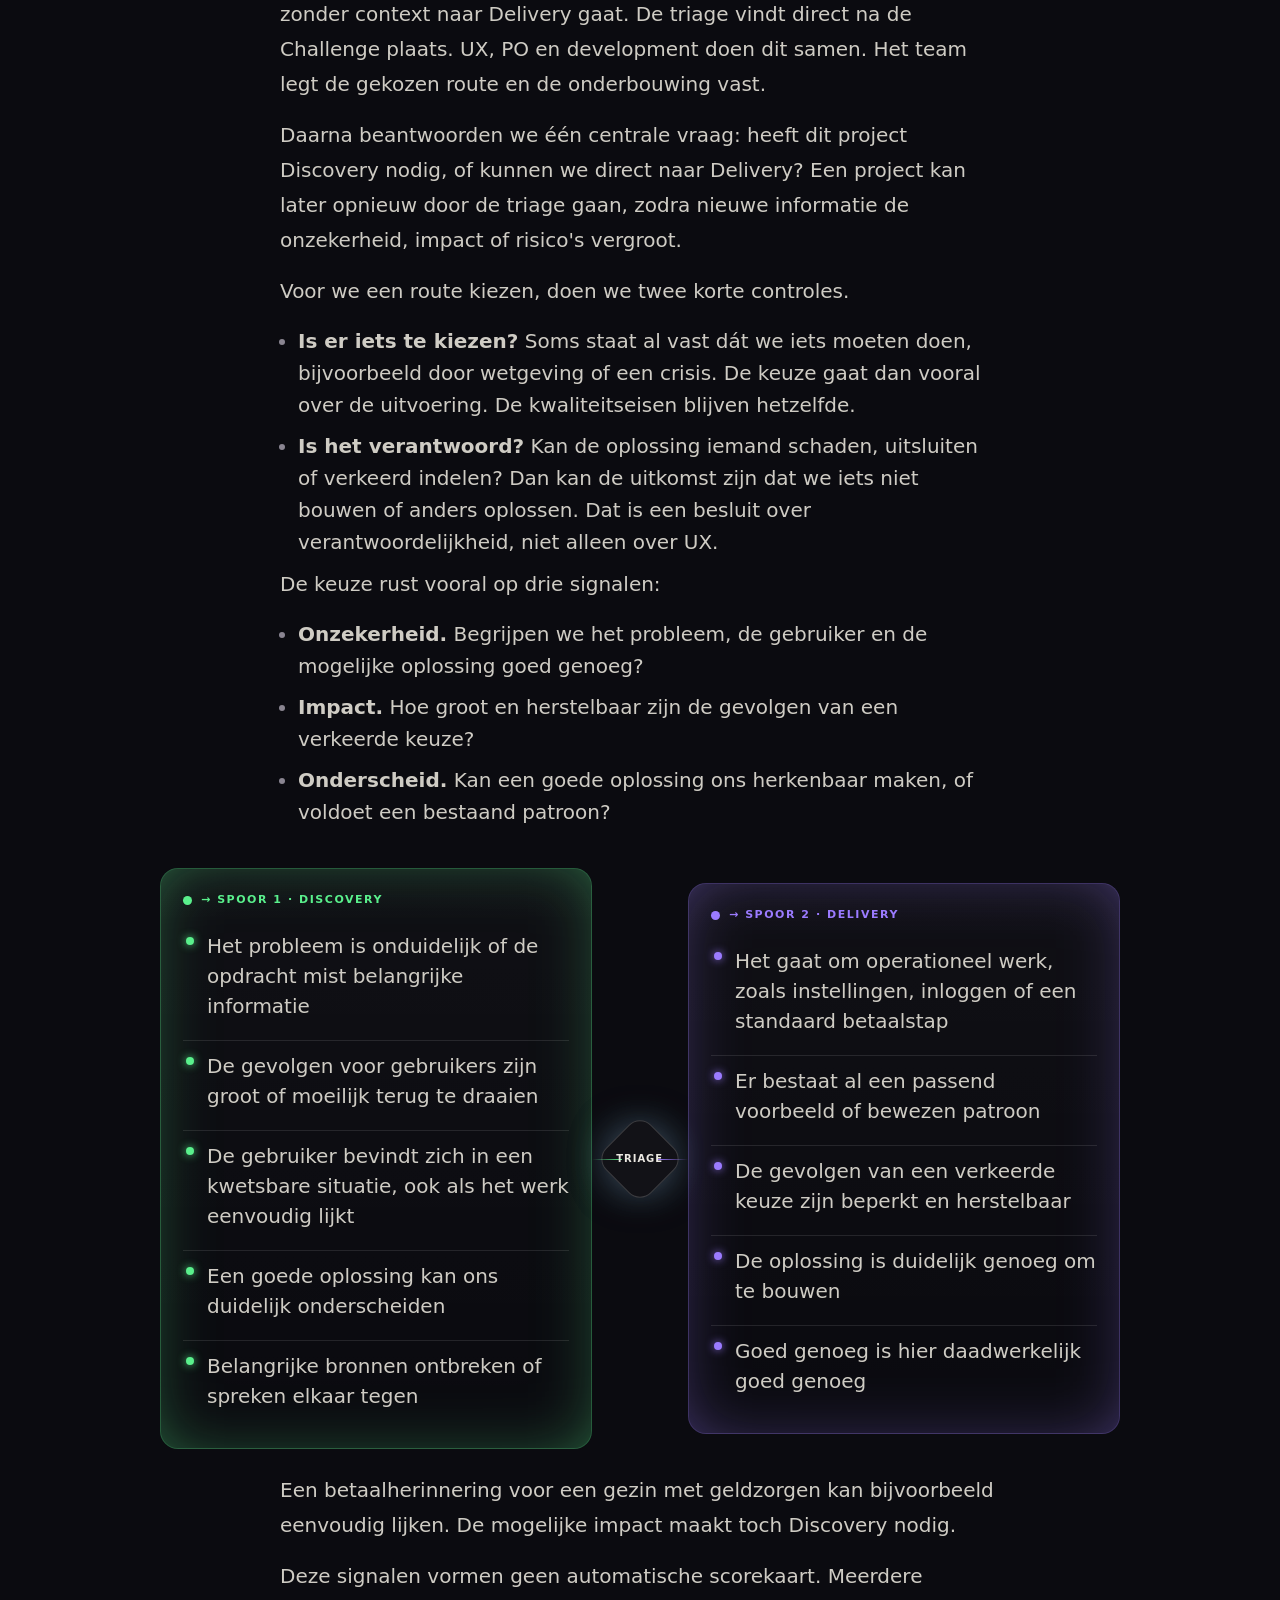
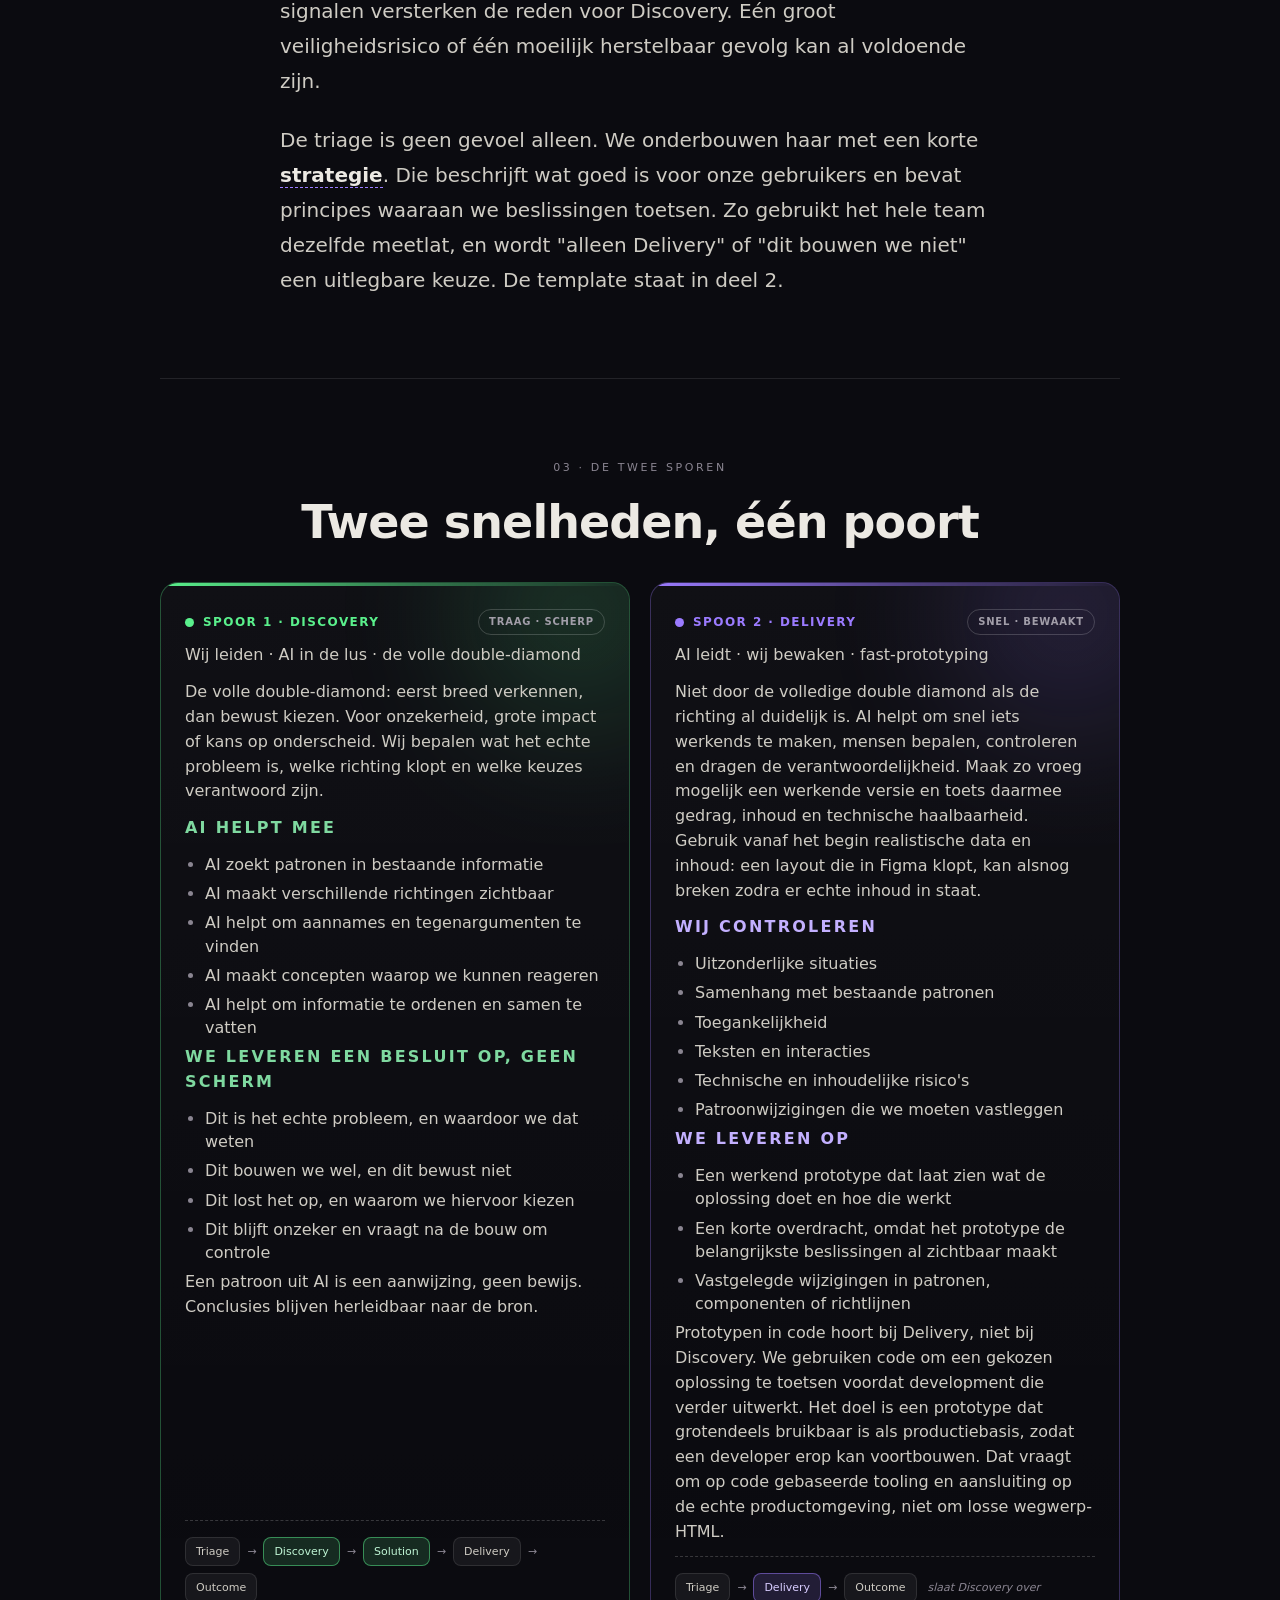
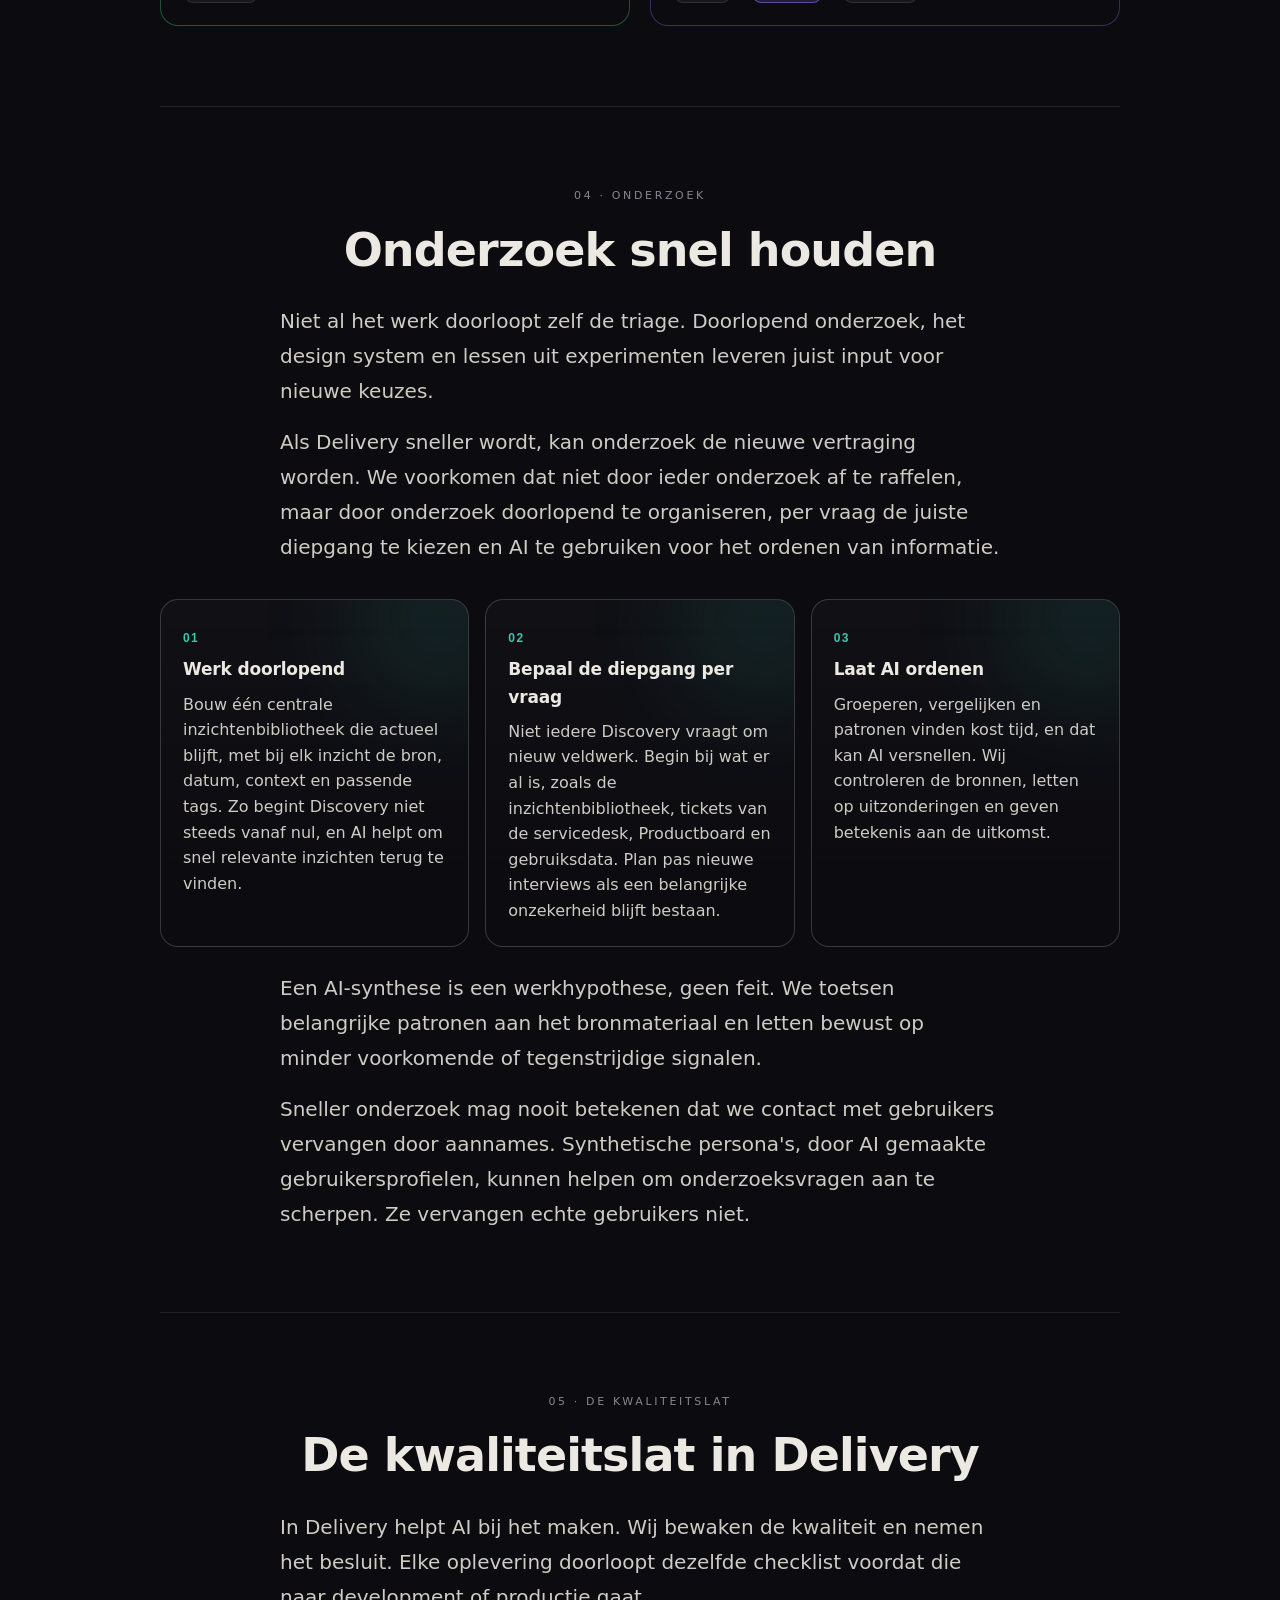
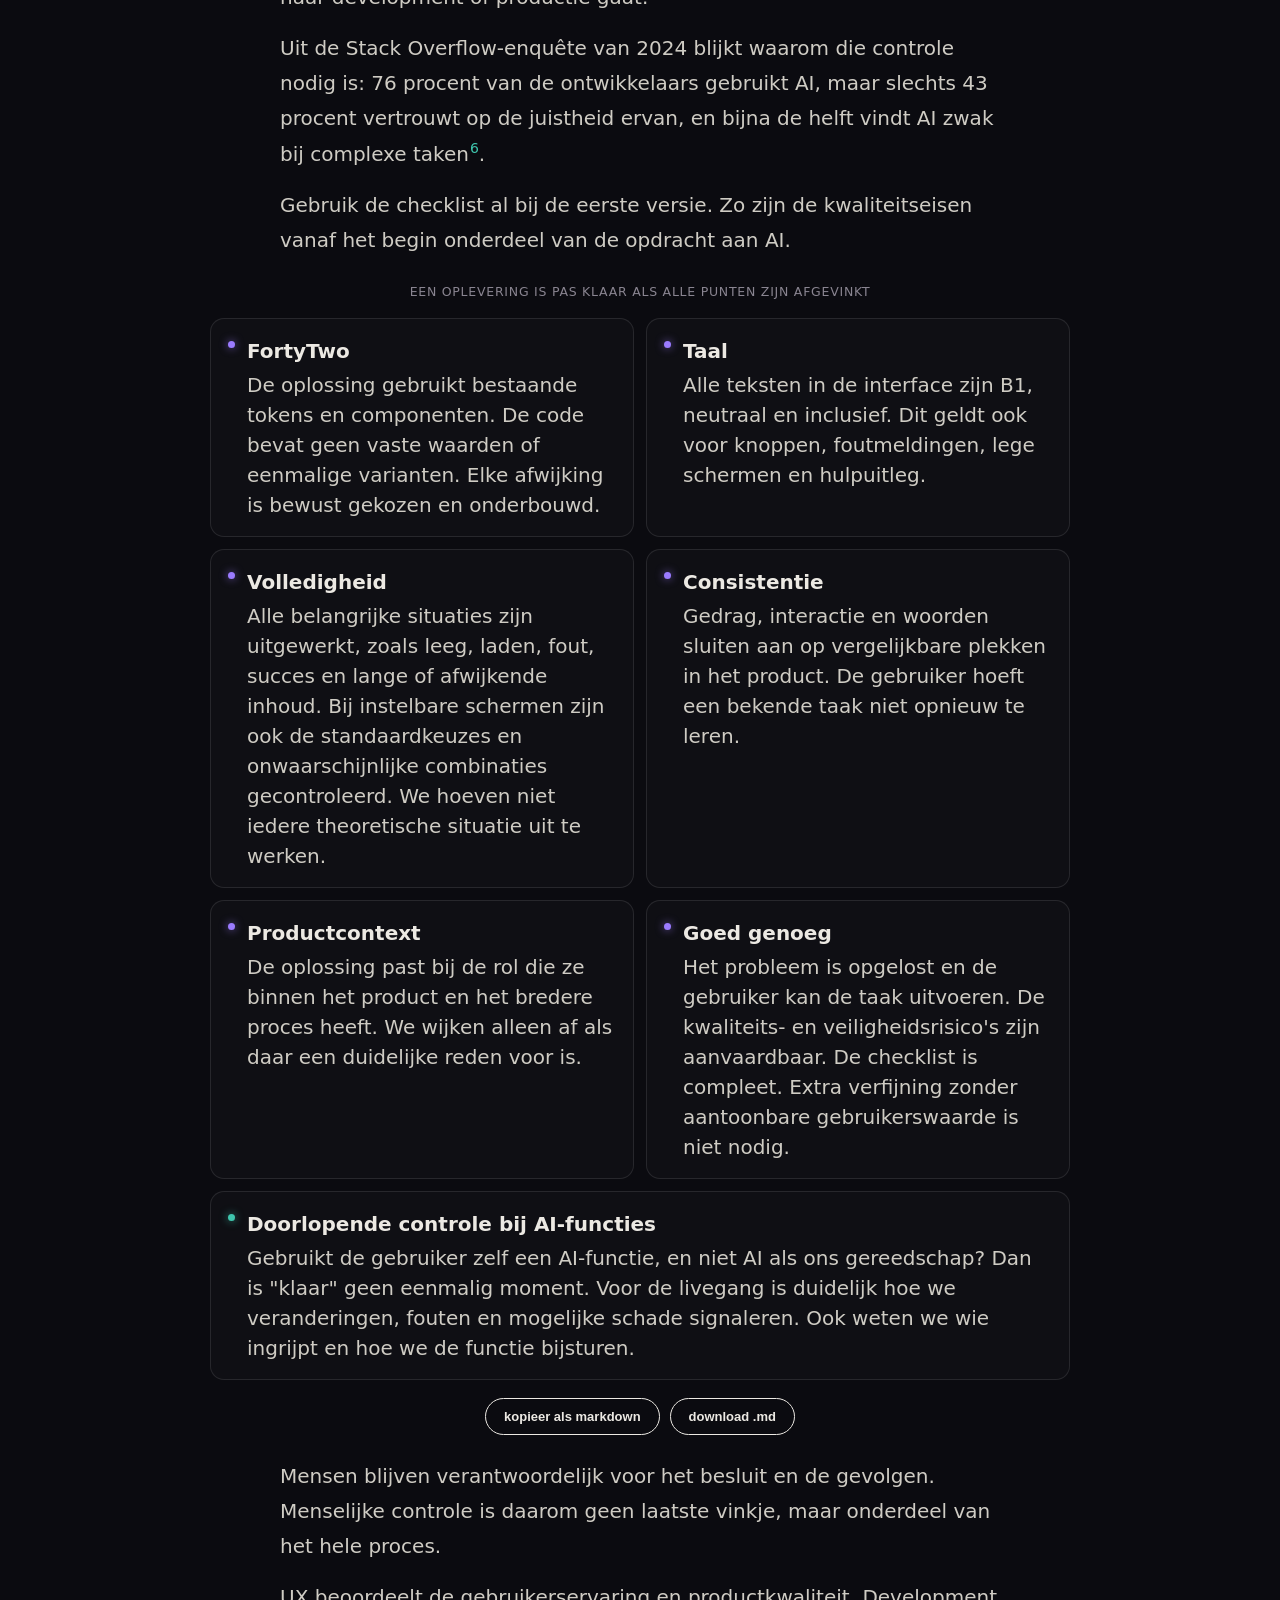
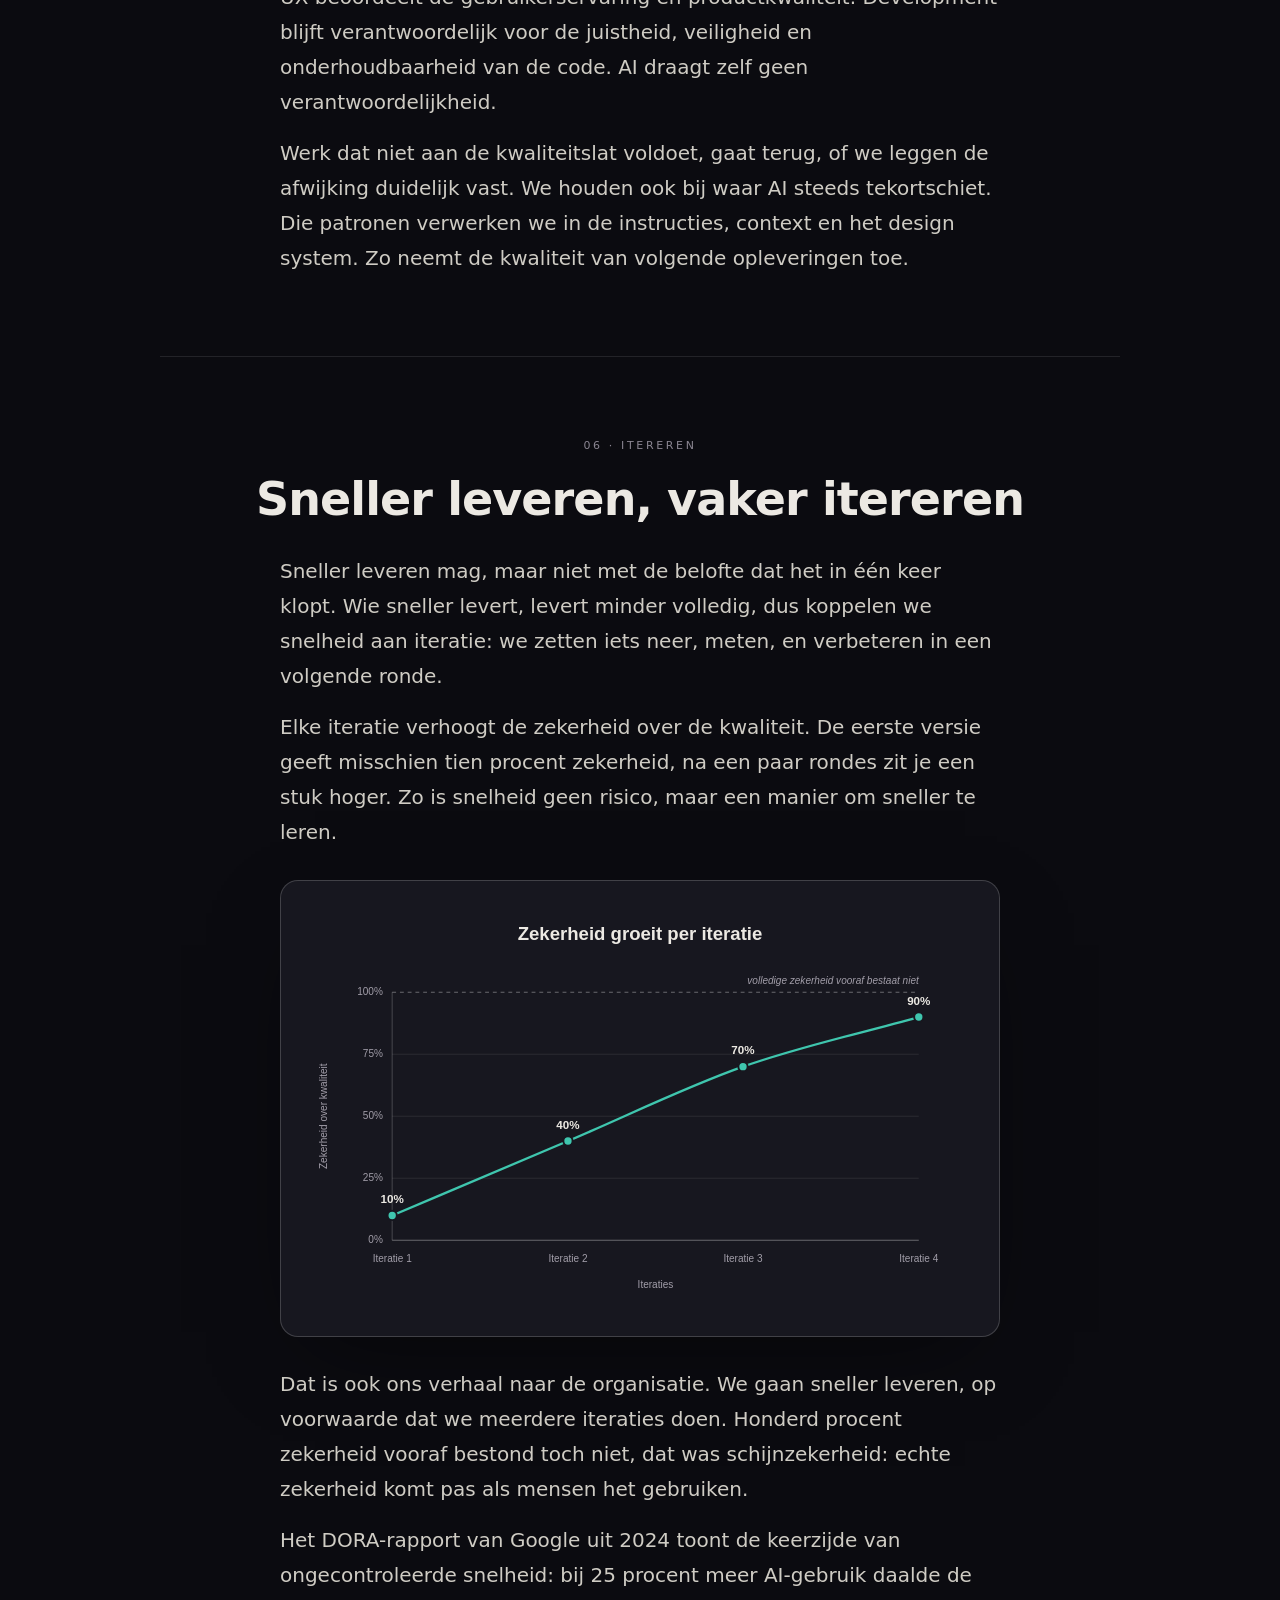
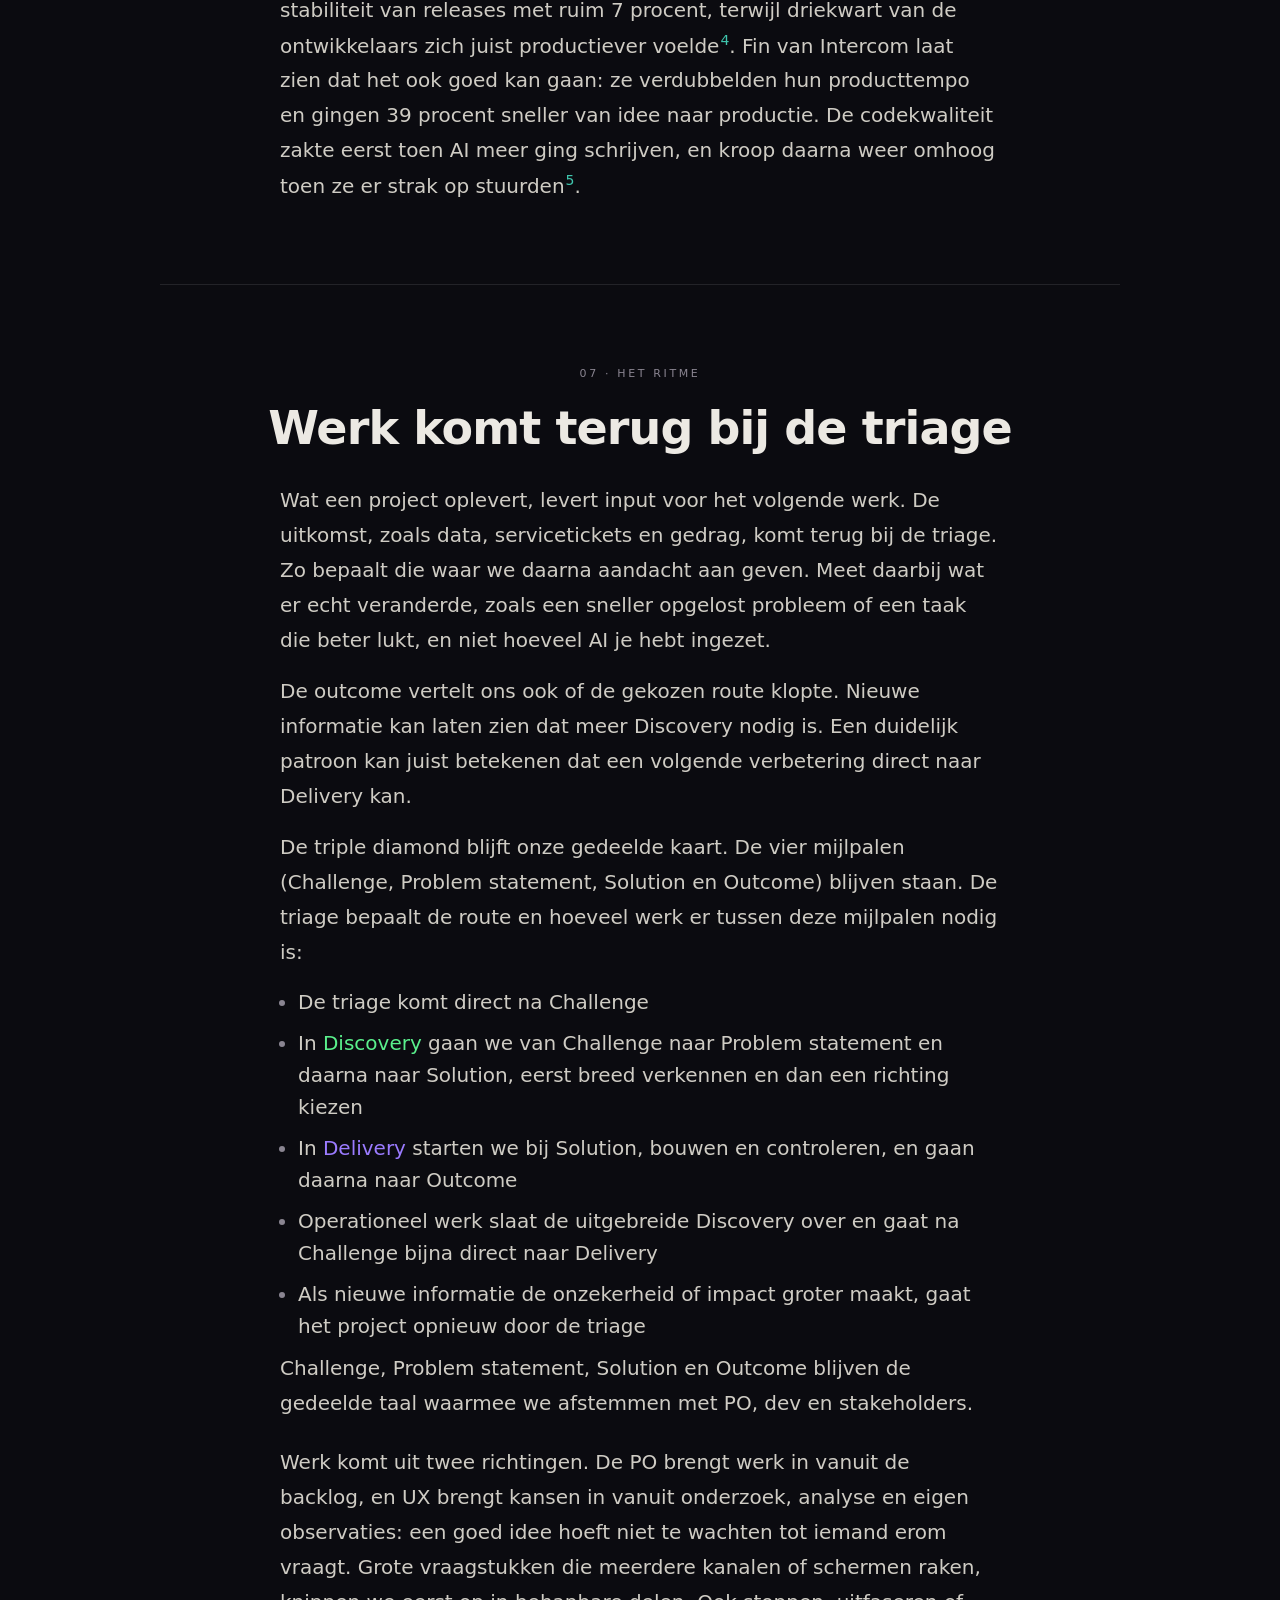
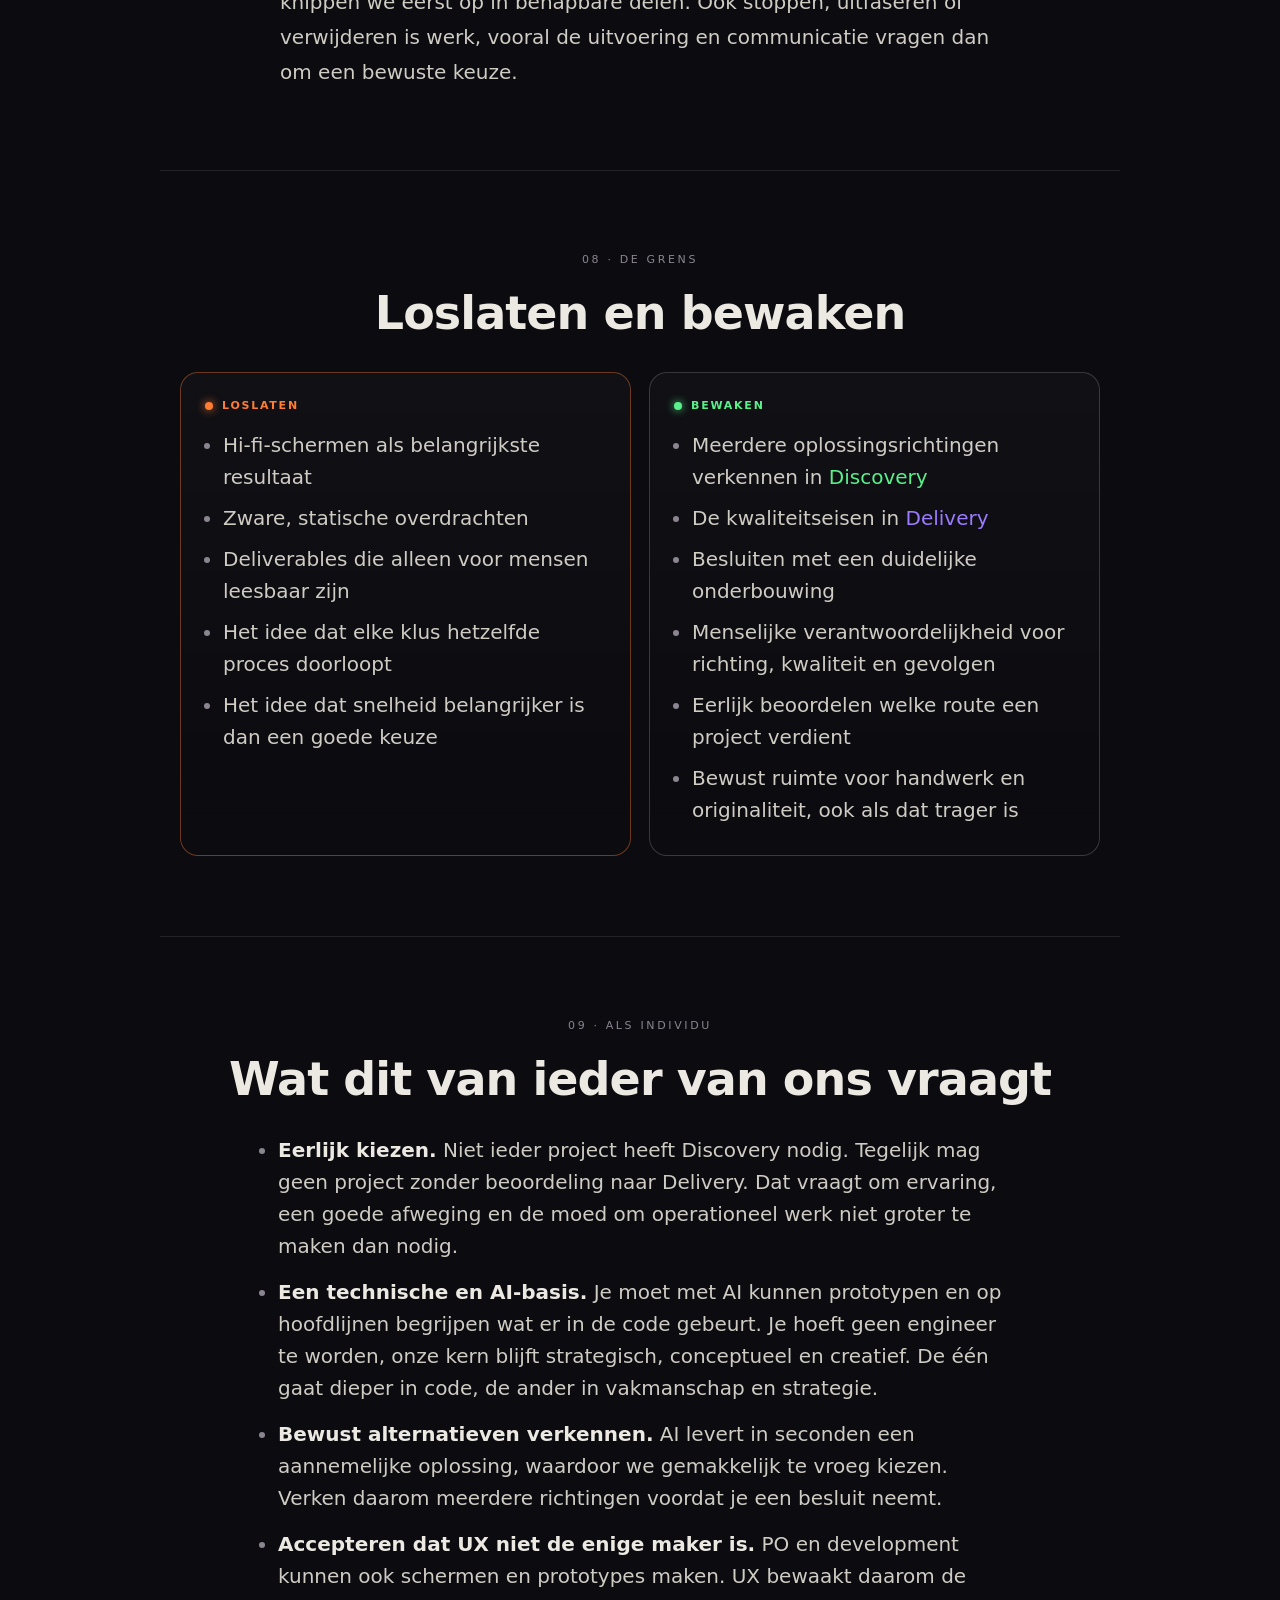
==== commit b9d1c6c2: "docs: make both source documents follow the one-pager and the deck Rewrite the intro of the one-page" ====
--- a/index.html
+++ b/index.html
@@ -181,34 +181,34 @@
       <span class="tag">00 · Waarom</span>
       <h2 class="statement">Aan een product werken kent twee kanten</h2>
       <div class="prose">
-        <p>AI wordt vooral ingezet om sneller te bouwen. Veel uitvoerend ontwikkelwerk is voorspelbaar en toetsbaar, bijvoorbeeld op consistentie, toegankelijkheid, robuustheid, snelheid en wet- en regelgeving. Daar kan AI goed bij helpen: in een gecontroleerd experiment van GitHub schreven ontwikkelaars met Copilot een taak 55 procent sneller af<sup class="cite"><a href="#bron-1">1</a></sup>, en McKinsey meet voor het schrijven van code een tijdwinst van 35 tot 45 procent<sup class="cite"><a href="#bron-2">2</a></sup>.</p>
-        <p>Maar productontwikkeling begint vóór het bouwen. Eerst bepalen we welk probleem we oplossen, voor wie we dat doen en welke richting daarbij past. Dat werk draait om onzekerheid, onvolledige informatie en botsende belangen, en vraagt om menselijk oordeel.</p>
-        <p>Hier ontstaat veel van de productwaarde. AI kan opties verkennen en patronen aanwijzen, maar mensen kiezen de richting en blijven verantwoordelijk voor de gevolgen.</p>
-        <p>Dat geldt voor design én development. Voordat er code ligt, zijn keuzes nodig over architectuur, techniek, schaalbaarheid, beveiliging en onderhoud. Ook die keuzes vragen om goed oordeel.</p>
-        <p>Goed werk vooraf bepaalt of we het juiste probleem oplossen en een passende richting kiezen:</p>
+        <p>De kracht van AI zit in het versnellen van onze processen. Vooral bij developers is die versnelling goed zichtbaar. Veel uitvoerend ontwikkelwerk is voorspelbaar en toetsbaar, bijvoorbeeld op consistentie, toegankelijkheid, robuustheid, snelheid en wet- en regelgeving. Daar kan AI goed bij helpen. In een gecontroleerd experiment van GitHub schreven ontwikkelaars met Copilot een taak 55 procent sneller af<sup class="cite"><a href="#bron-1">1</a></sup>, en McKinsey meet voor het schrijven van code een tijdwinst van 35 tot 45 procent<sup class="cite"><a href="#bron-2">2</a></sup>.</p>
+        <p>Maar productontwikkeling begint vóór het bouwen. We willen zo volledig en goed mogelijk de juiste feature bouwen. Daarvoor bepalen we eerst welk probleem we oplossen, voor wie we dat doen en welke richting daarbij past. Dat werk draait om onzekerheid, onvolledige informatie en botsende belangen. Het vraagt om menselijk oordeel.</p>
+        <p>Juist in die onzekerheid en onvolledigheid ontstaat veel van de productwaarde. AI kan opties verkennen en patronen aanwijzen, maar mensen kiezen de richting en blijven verantwoordelijk voor de gevolgen.</p>
+        <p>Dat geldt voor design én development. Voordat er code ligt, zijn er keuzes nodig over architectuur, techniek, schaalbaarheid, beveiliging en onderhoud. Ook die keuzes vragen om goed menselijk oordeel.</p>
+        <p>Goed onderzocht werk vóór het bouwen bepaalt of we het juiste probleem oplossen en een passende richting kiezen. Dat doen we door:</p>
         <ul>
-          <li>Het probleem achter de oorspronkelijke vraag vinden.</li>
-          <li>Het probleem opnieuw formuleren en helder uitleggen.</li>
-          <li>Begrijpen hoe gebruikers denken en wat een oplossing met hen doet.</li>
-          <li>Scherpe keuzes maken en een toekomstbeeld neerzetten.</li>
-          <li>Bepalen wat we bewust niet bouwen.</li>
-          <li>Herkennen wat gebruikers accepteren en wat we daarom niet veranderen.</li>
-          <li>Kansen vinden die gebruikers niet zelf benoemen, maar wel waarderen.</li>
+          <li>Het probleem achter de oorspronkelijke vraag te vinden.</li>
+          <li>Het probleem opnieuw te formuleren en helder uit te leggen.</li>
+          <li>Te begrijpen hoe gebruikers denken en wat een oplossing met hen doet.</li>
+          <li>Scherpe keuzes te maken en een toekomstbeeld neer te zetten.</li>
+          <li>Te bepalen wat we bewust niet bouwen.</li>
+          <li>Te herkennen wat gebruikers accepteren en wat we daarom niet veranderen.</li>
+          <li>Kansen te vinden die gebruikers niet zelf benoemen, maar wel waarderen.</li>
         </ul>
-        <p>Dit werk vraagt om:</p>
+        <p>AI kan daarbij helpen en versnellen, maar één ding levert het niet, en dat is een goed oordeel. Dat oordeel vraagt om:</p>
       </div>
       <div class="qualities">
         <span class="qual">Originaliteit, smaak en merkgevoel</span>
         <span class="qual">Begrip van mensen, markt, cultuur en context</span>
-        <span class="qual">Oordeel, timing en terughoudendheid</span>
+        <span class="qual">Timing en terughoudendheid</span>
         <span class="qual">Aandacht voor uitzonderingen en kwetsbare situaties</span>
         <span class="qual">Echte betrokkenheid bij de gebruiker</span>
       </div>
       <div class="prose">
-        <p>Kwaliteit is lastig te vatten, en het is meer dan een mooi scherm. Katie Dill, hoofd design bij Stripe, laat zien dat vakmanschap en afwerking directe businesswaarde hebben<sup class="cite"><a href="#bron-7">7</a></sup>.</p>
-        <p>Zonder duidelijke richting valt AI terug op veelvoorkomende patronen. Het resultaat oogt degelijk, maar is vaak voorspelbaar en inwisselbaar. Zo produceren we vooral sneller middelmaat: onderzoek in Science Advances laat zien dat teksten met AI-hulp als creatiever worden beoordeeld, maar onderling steeds meer op elkaar gaan lijken<sup class="cite"><a href="#bron-3">3</a></sup>.</p>
-        <p>Daarom bepalen we per project hoeveel denkwerk nodig is voordat we bouwen. Veel onzekerheid, grote gevolgen of een duidelijke kans op onderscheid vragen om Discovery. Bij weinig onzekerheid en een duidelijke oplossing volstaat Delivery.</p>
-        <p>AI versnelt de uitvoering. Wij zetten ons oordeel in waar het verschil maakt. Dat is Think First, Ship Fast.</p>
+        <p>Een term die nu vaak valt, is "kwaliteit". Kwaliteit is lastig te vatten en het is meer dan een mooi scherm.</p>
+        <p>Zonder een duidelijke richting op kwaliteit valt AI terug op veelvoorkomende patronen. Het resultaat oogt degelijk, maar is vaak voorspelbaar en inwisselbaar. Het gevaar is niet dat AI alles slecht maakt, maar dat het de middelmaat sneller en overtuigender maakt. Onderzoek in Science Advances laat dit zien<sup class="cite"><a href="#bron-3">3</a></sup>. Teksten met AI-hulp worden als creatiever beoordeeld, maar gaan onderling steeds meer op elkaar lijken.</p>
+        <p>Daarom bepalen wij per project hoeveel denkwerk nodig is voordat we bouwen. Veel onzekerheid, grote gevolgen of een duidelijke kans op onderscheid vragen om een uitgebreide verkenning. Bij weinig onzekerheid en een duidelijke oplossing zetten we AI in om te versnellen.</p>
+        <p>AI versnelt de uitvoering. Wij zetten ons oordeel en onze verkenning in waar we het verschil maken. Dat is Think First, Ship Fast.</p>
       </div>
     </section>
 
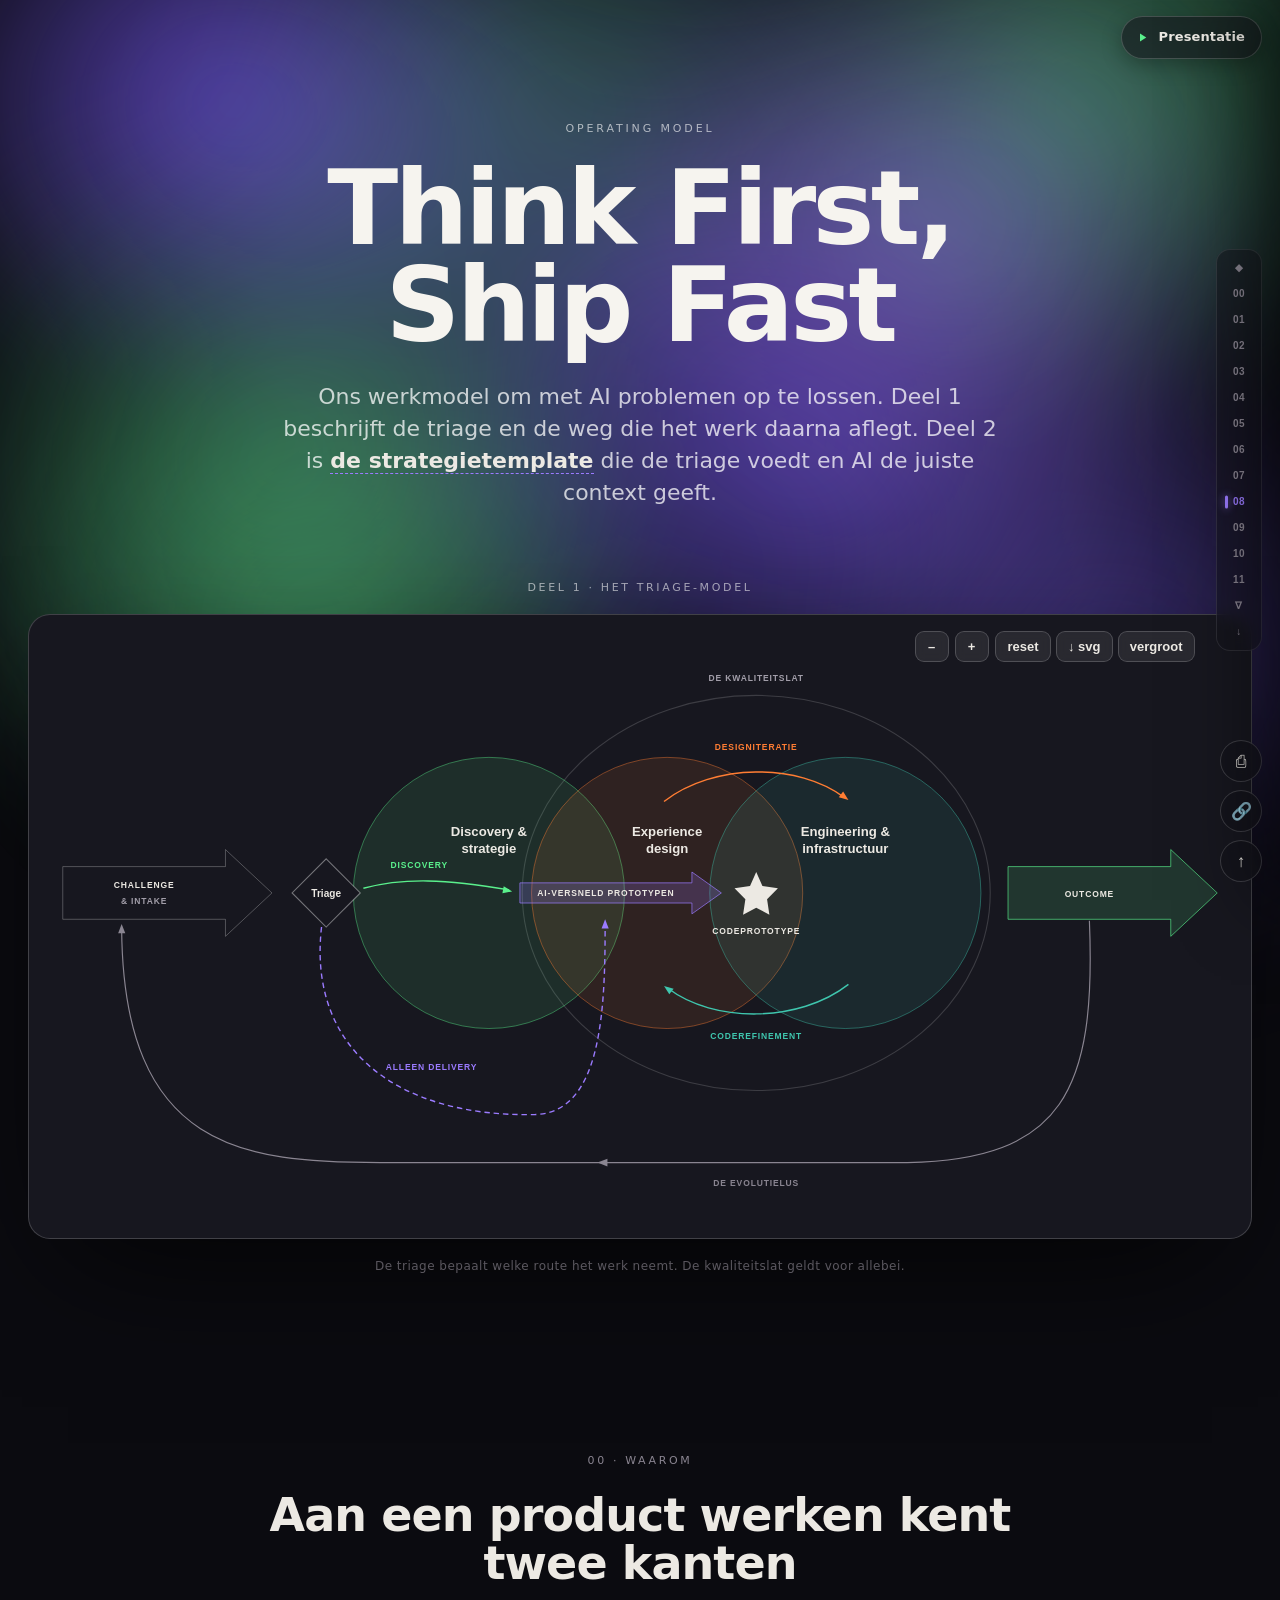
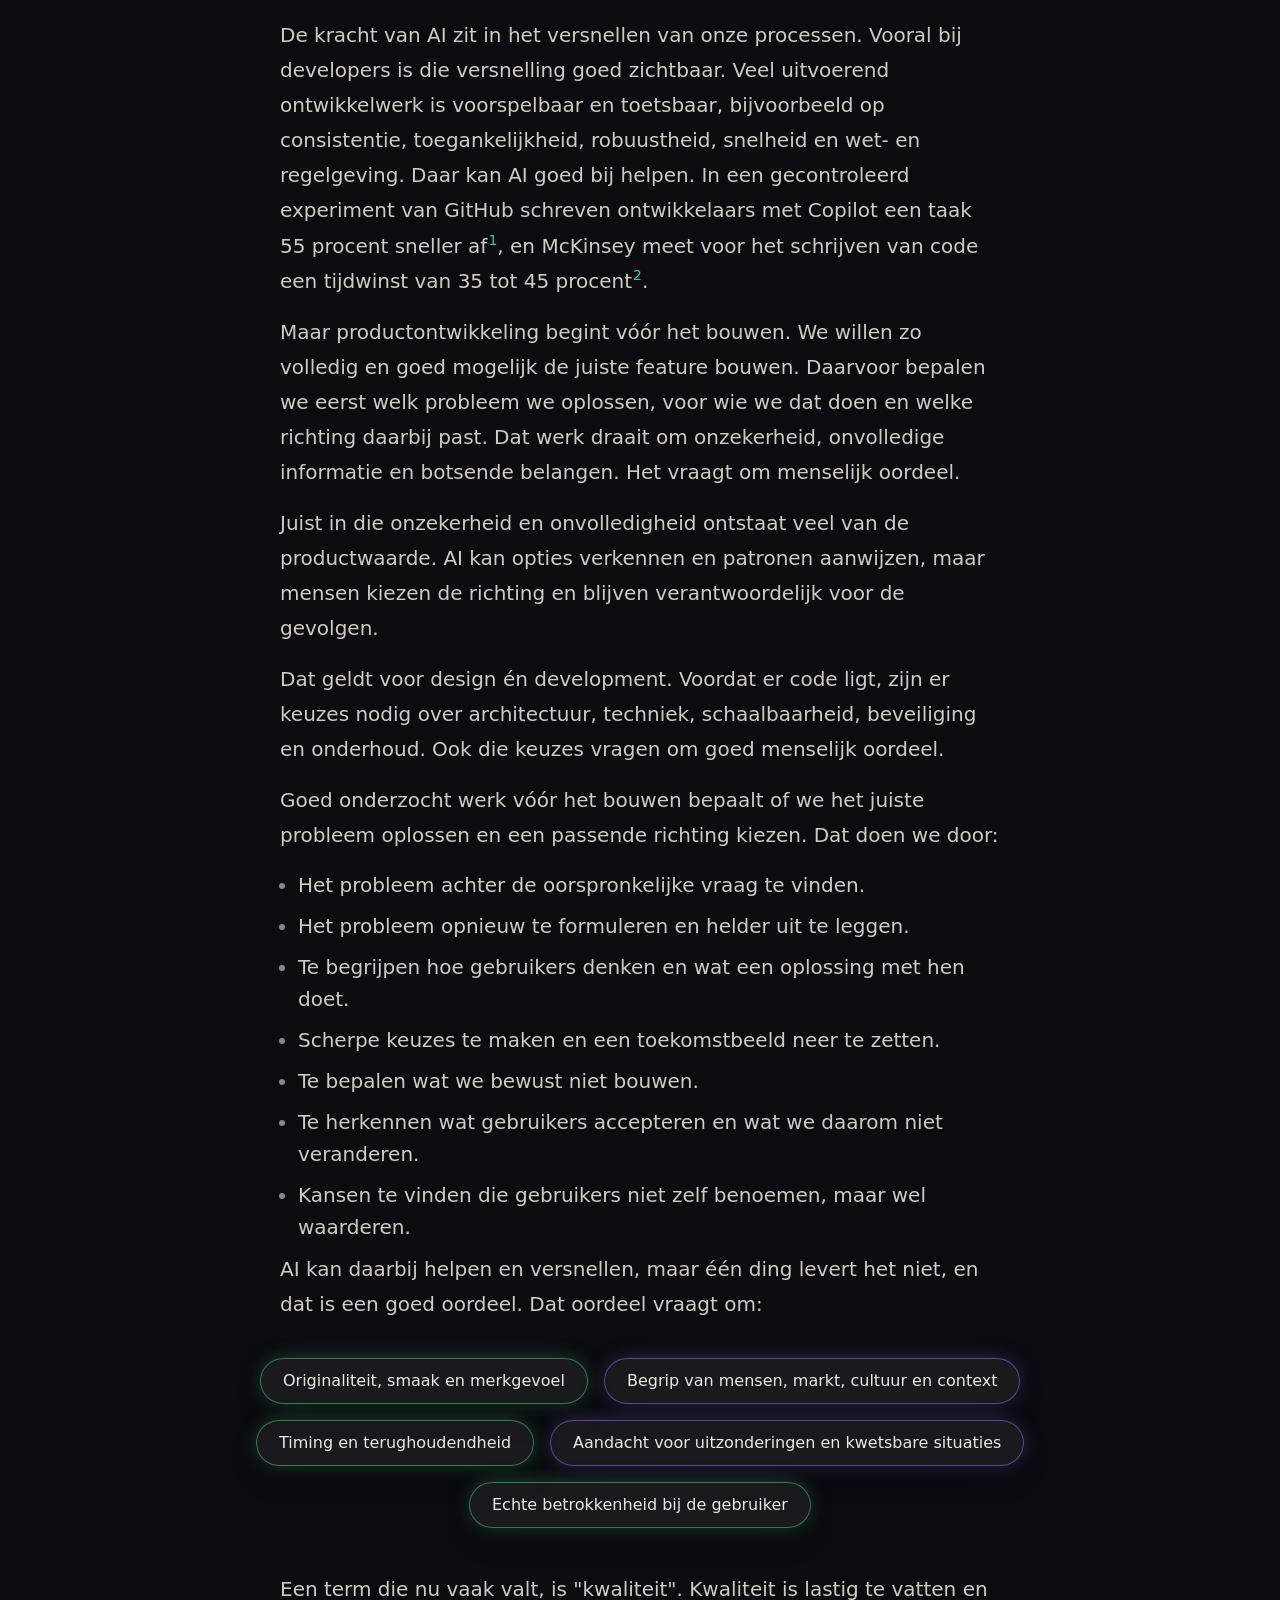
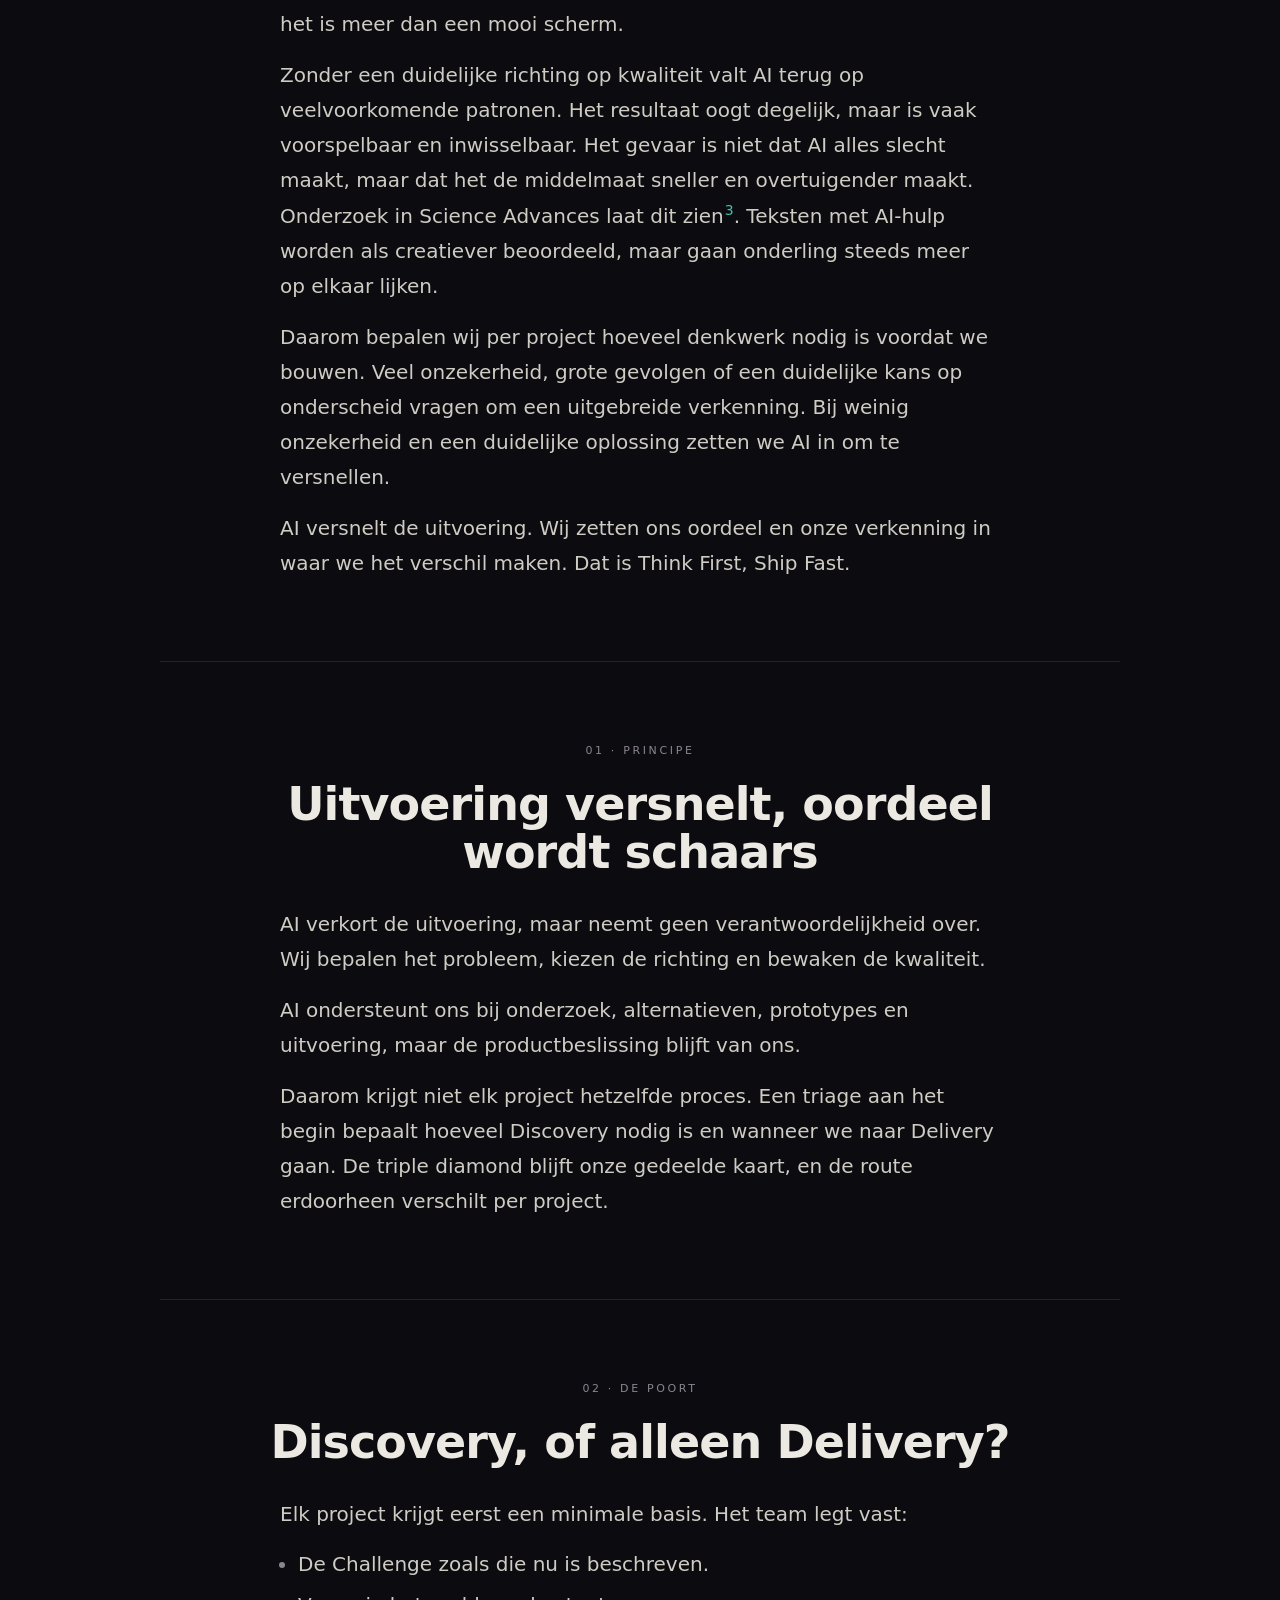
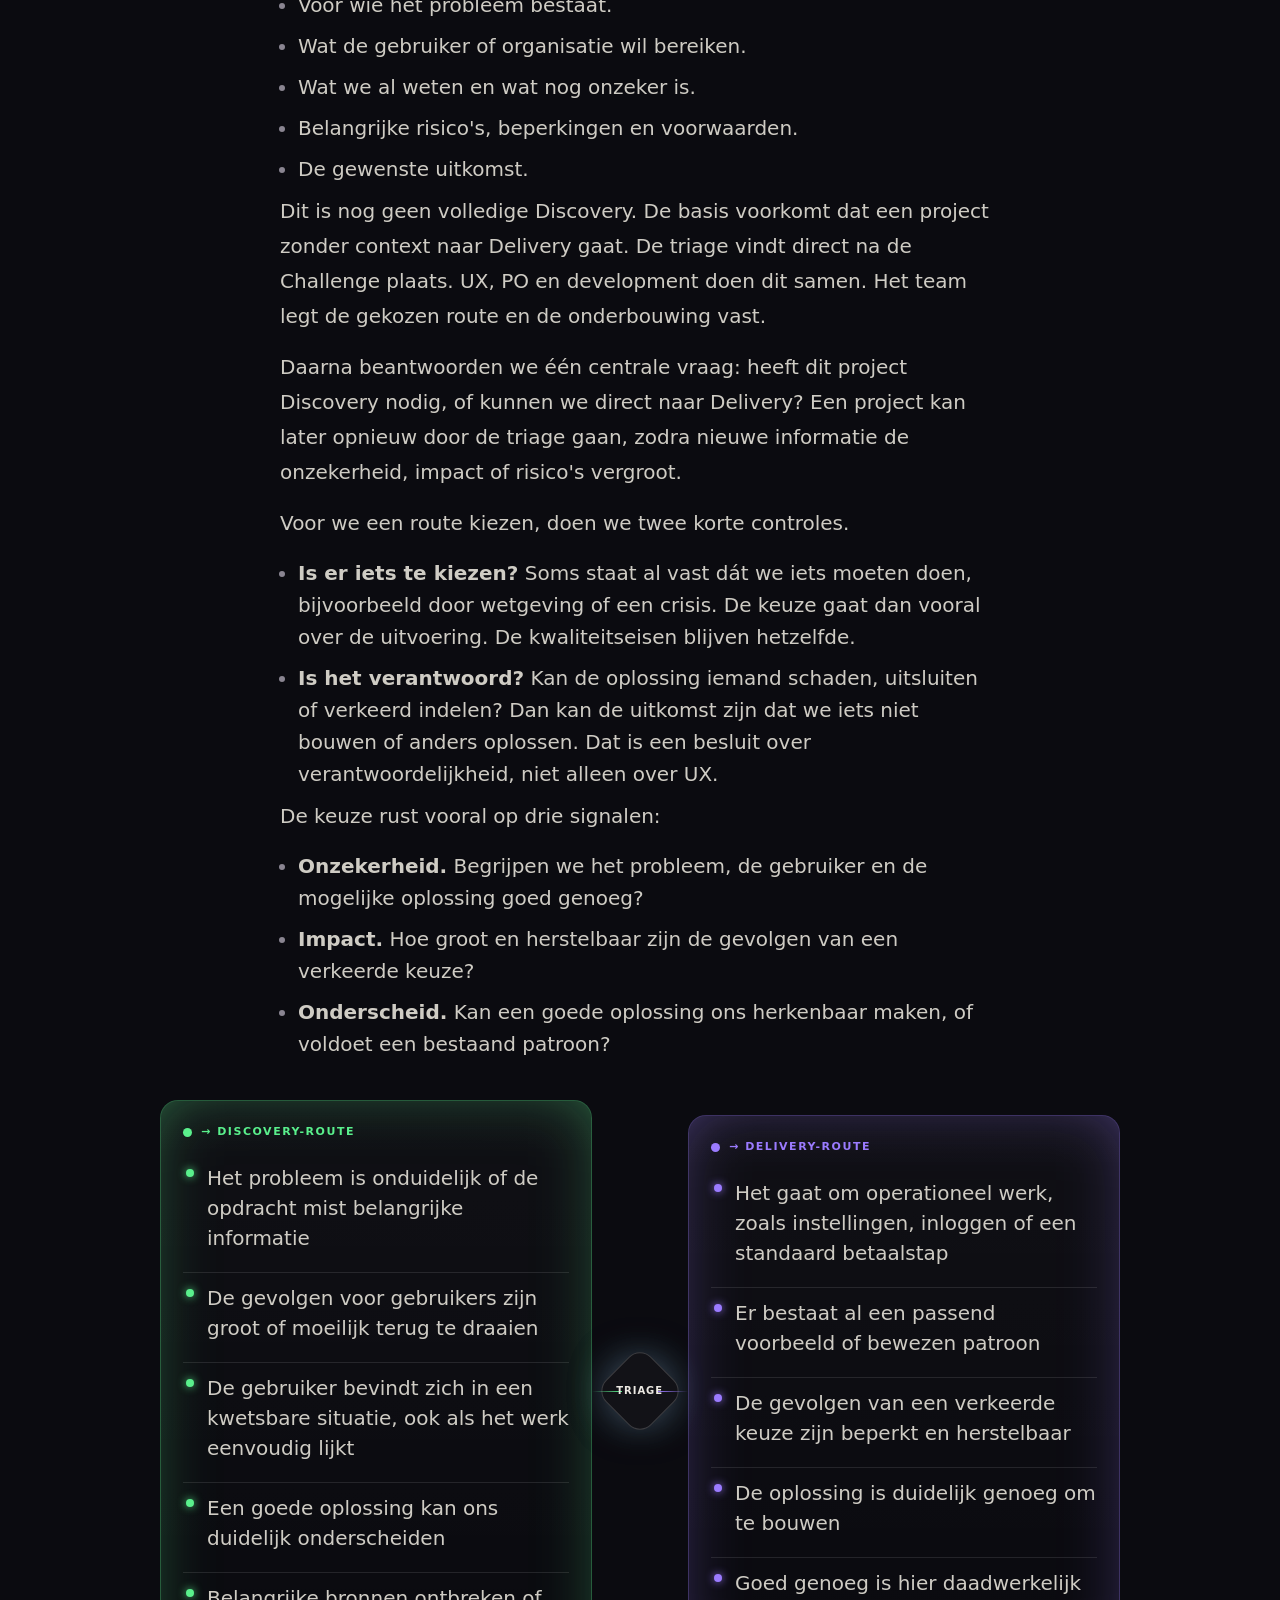
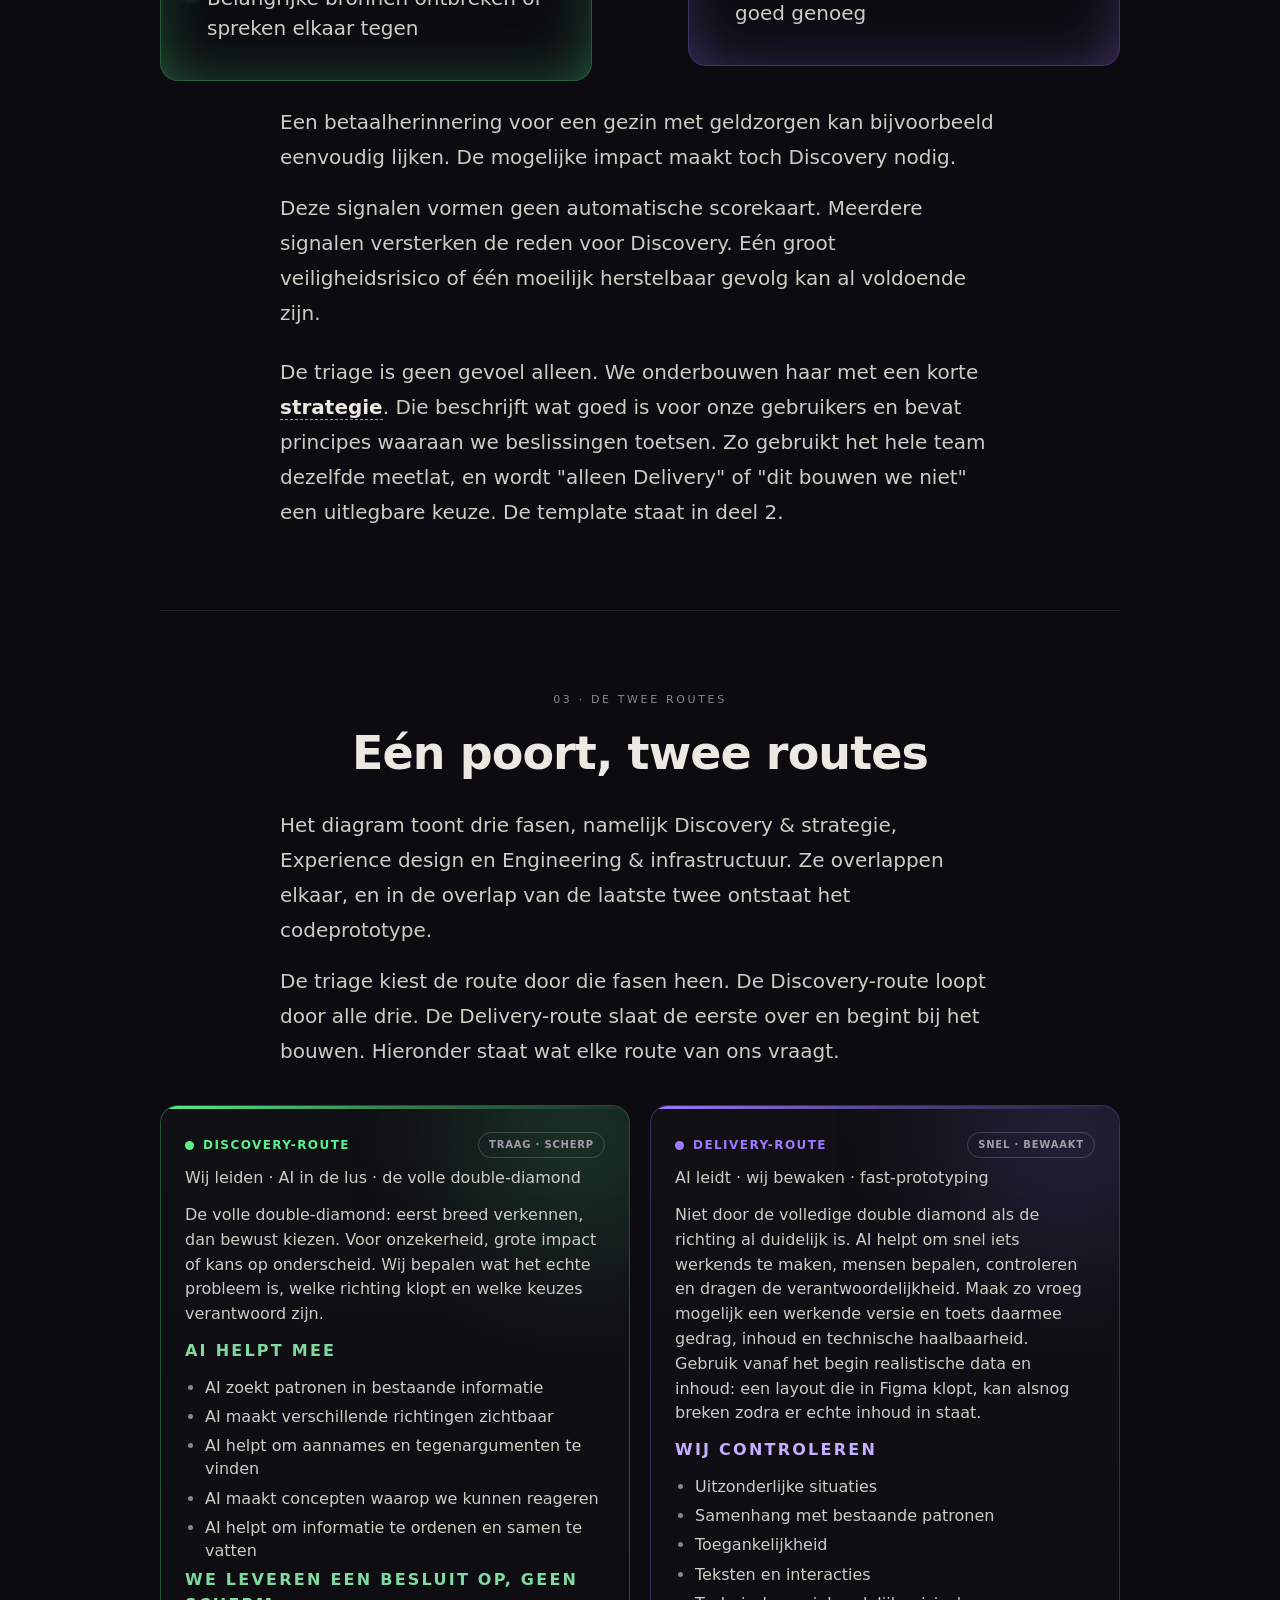
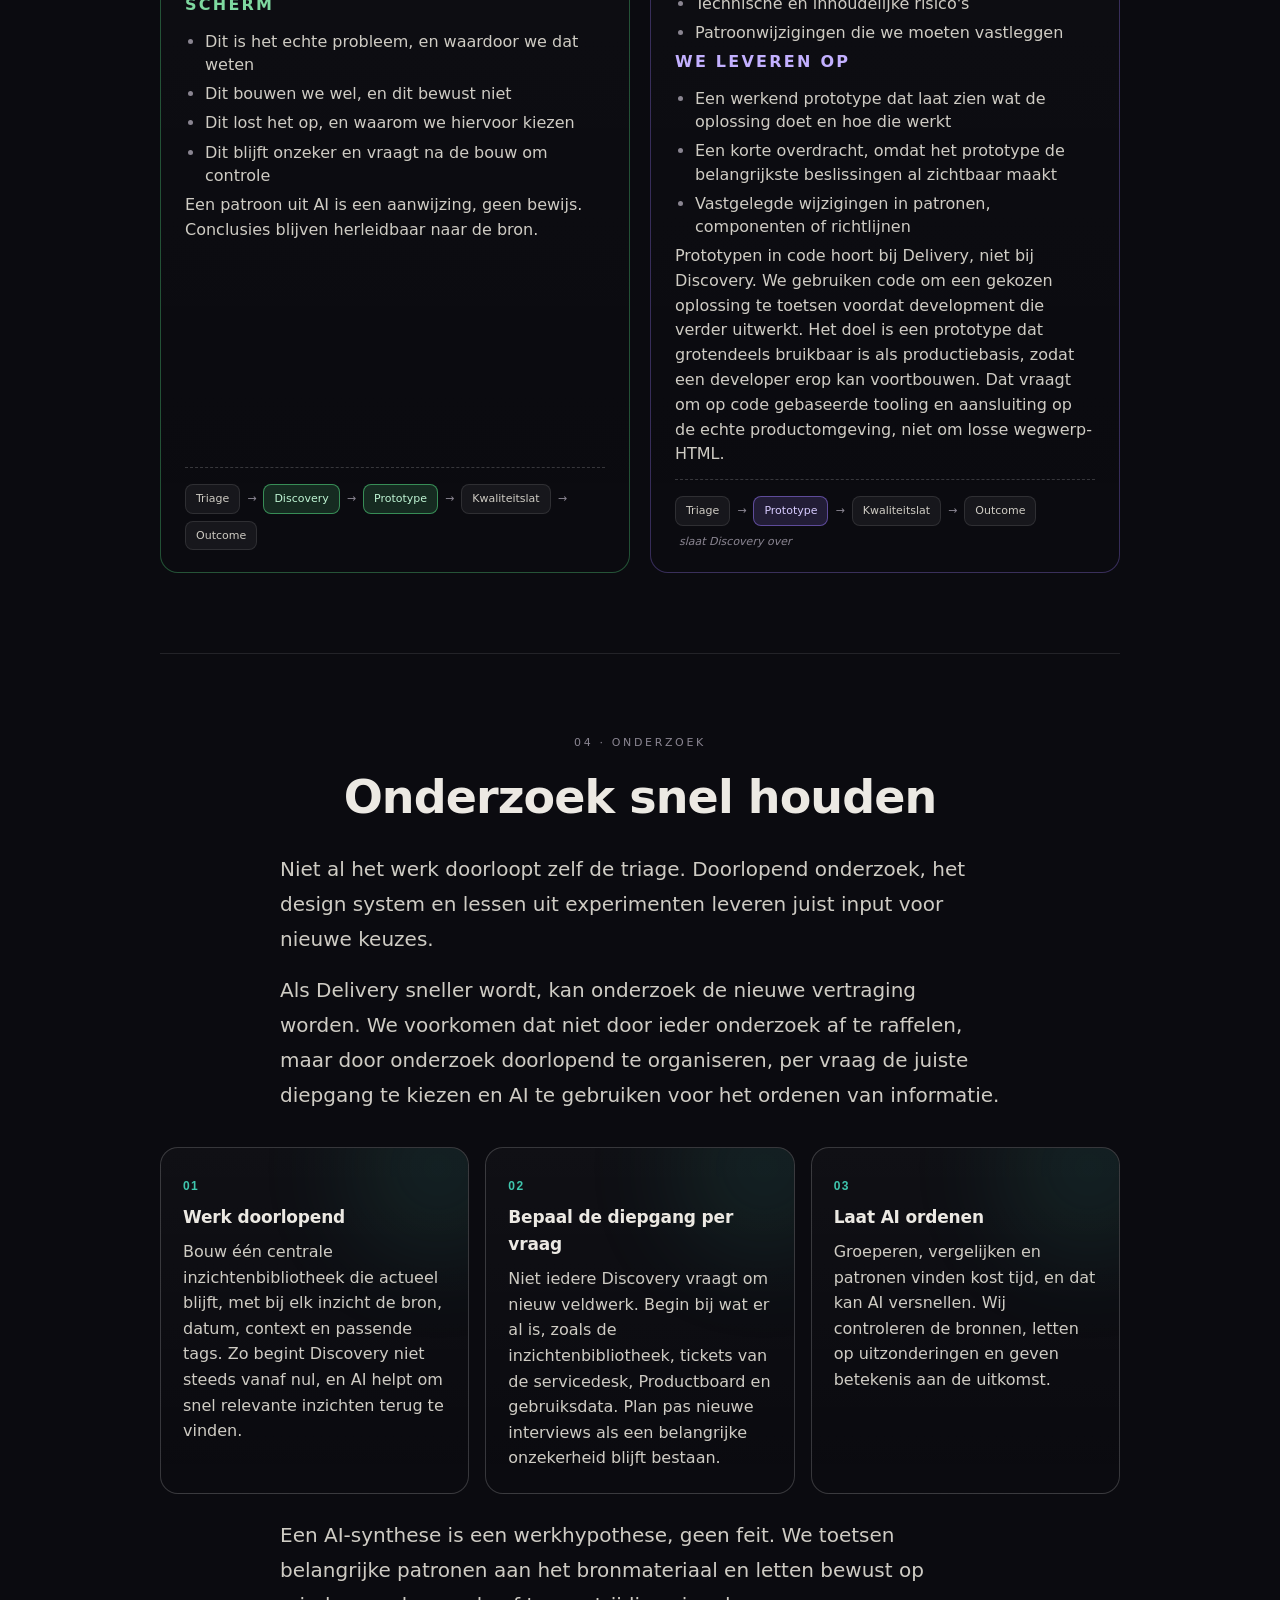
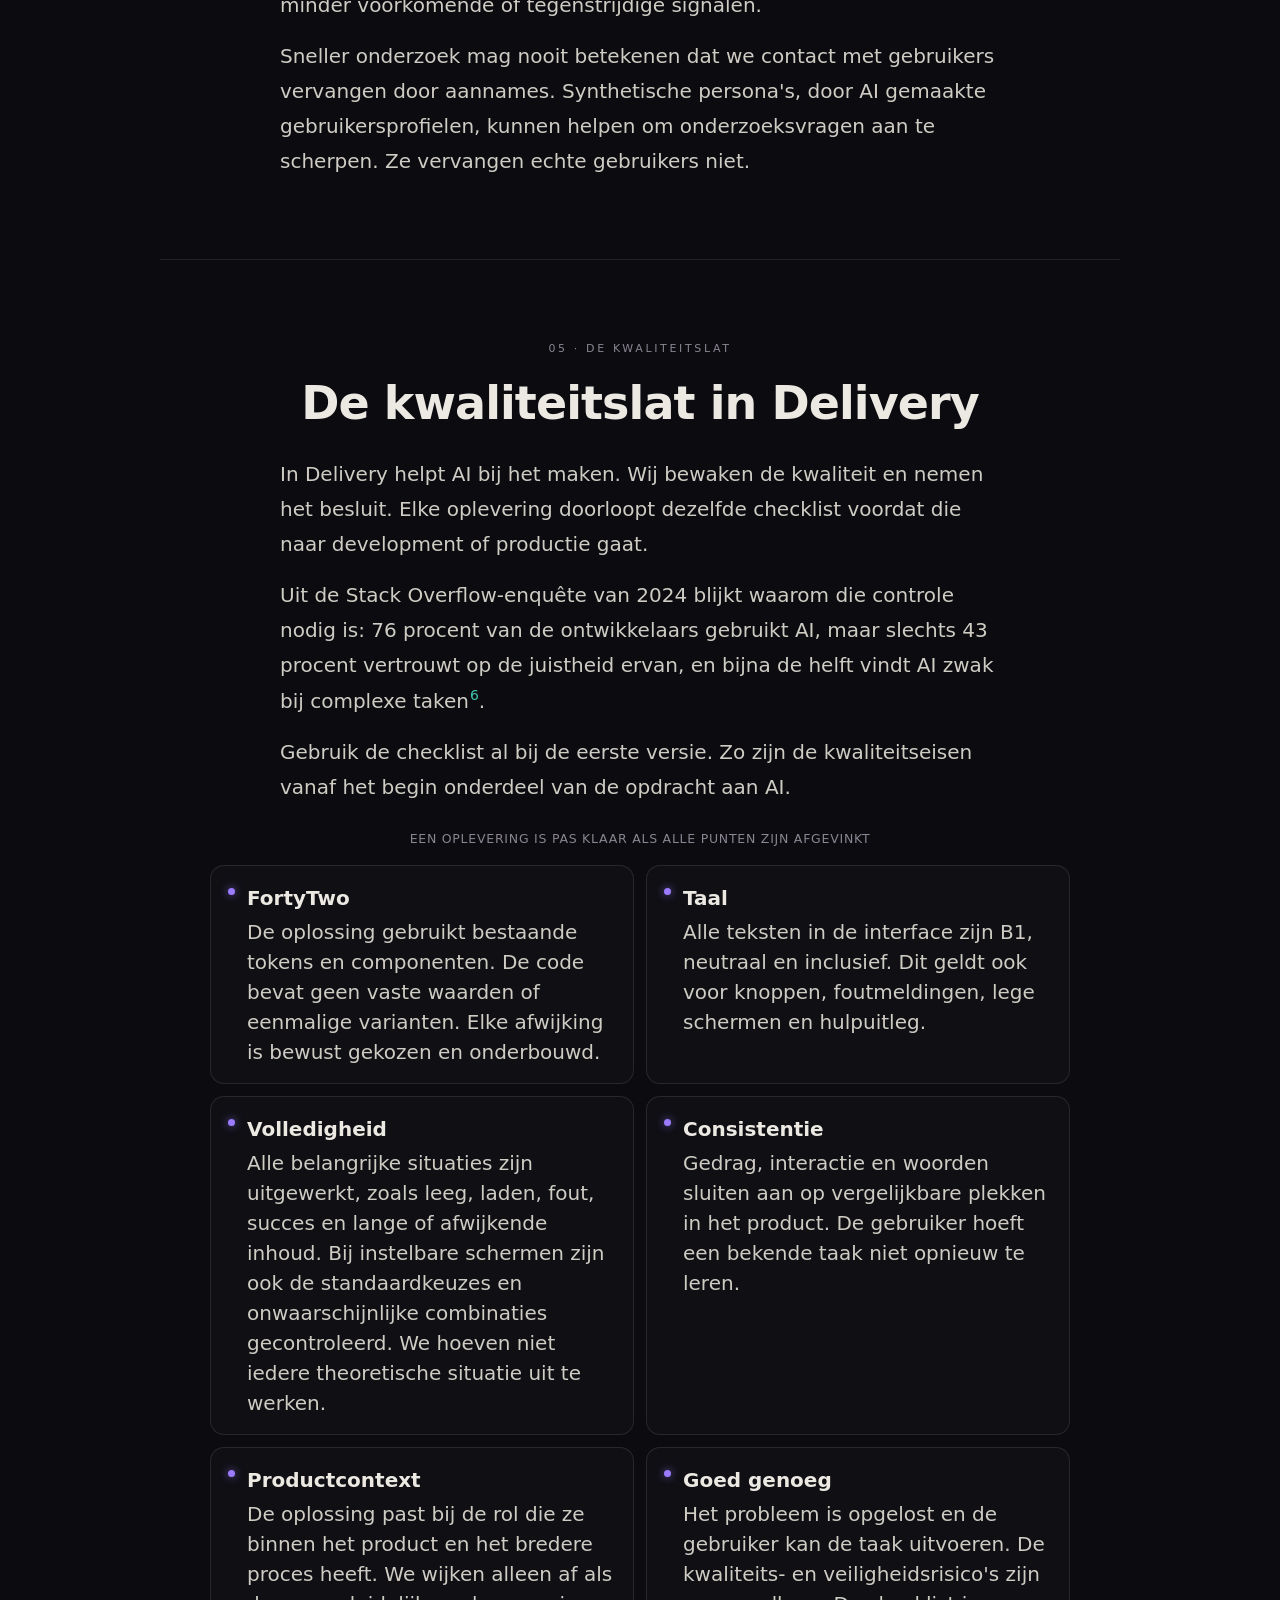
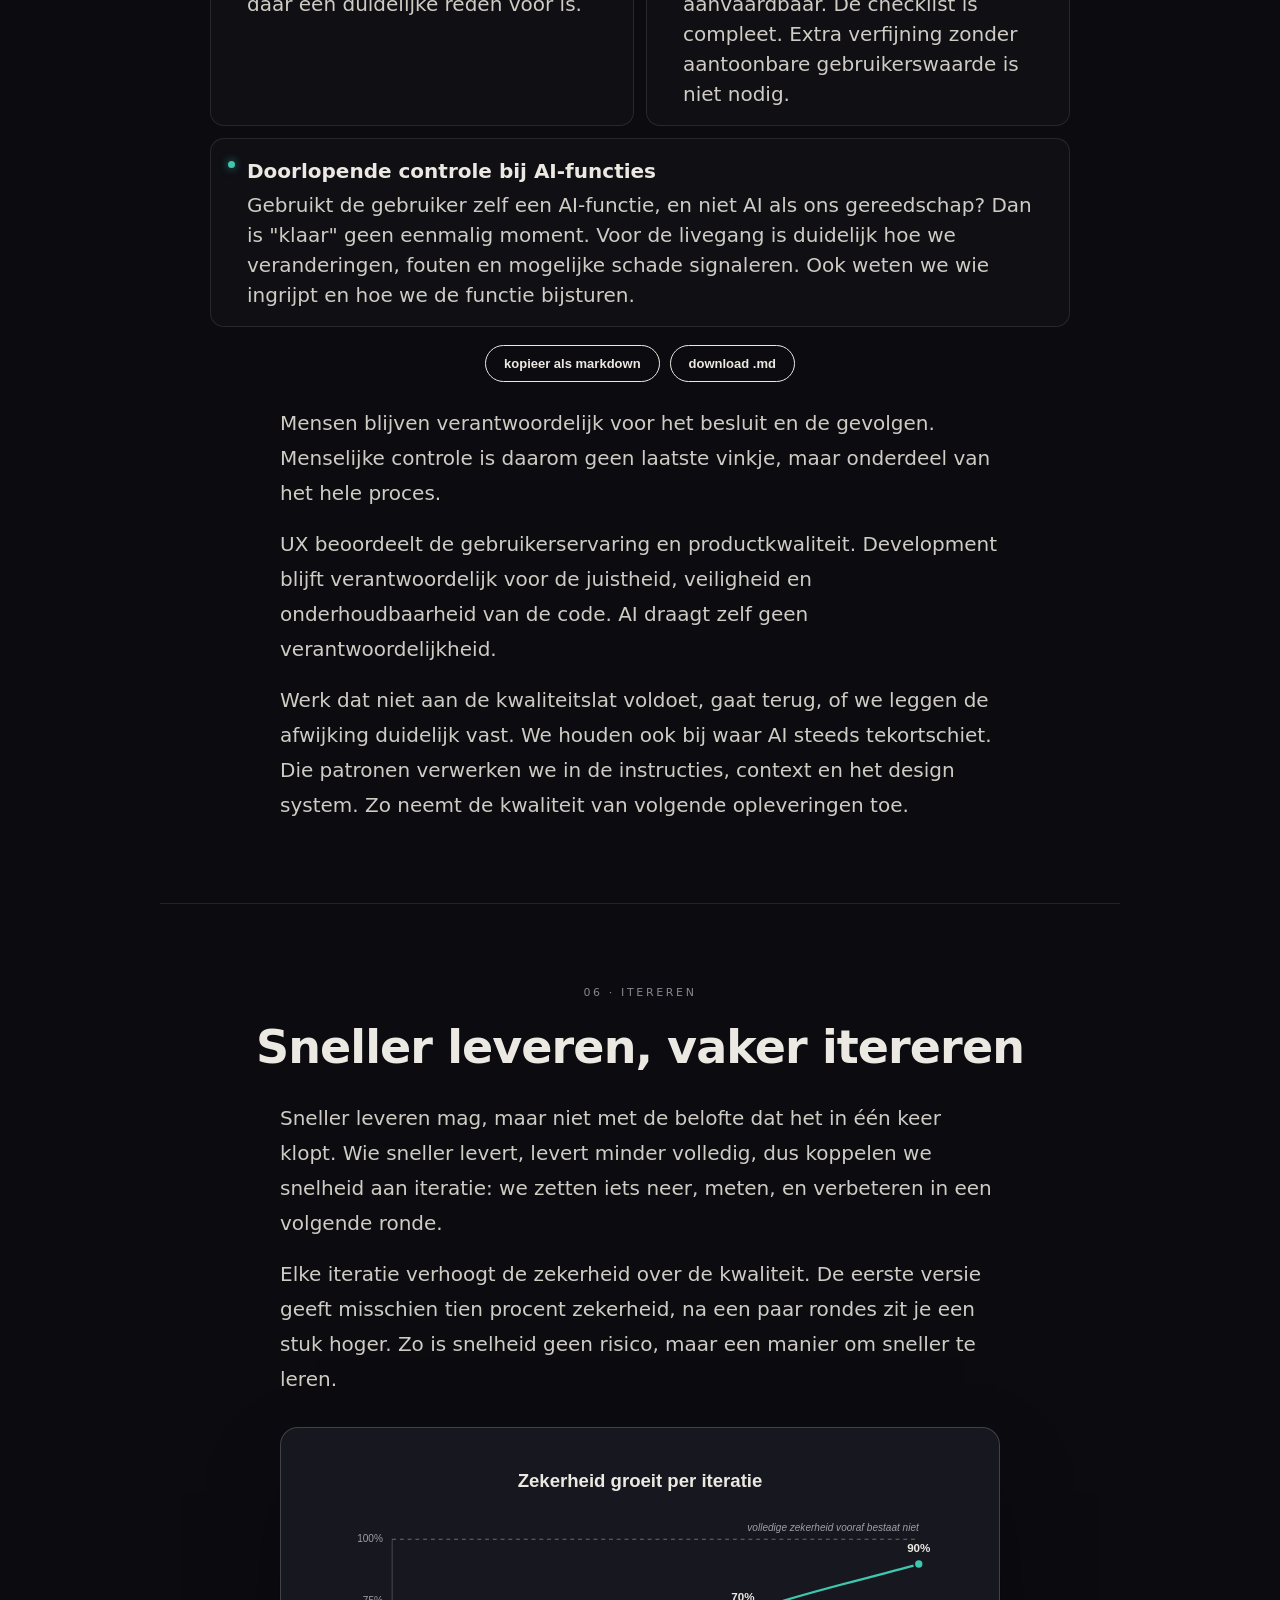
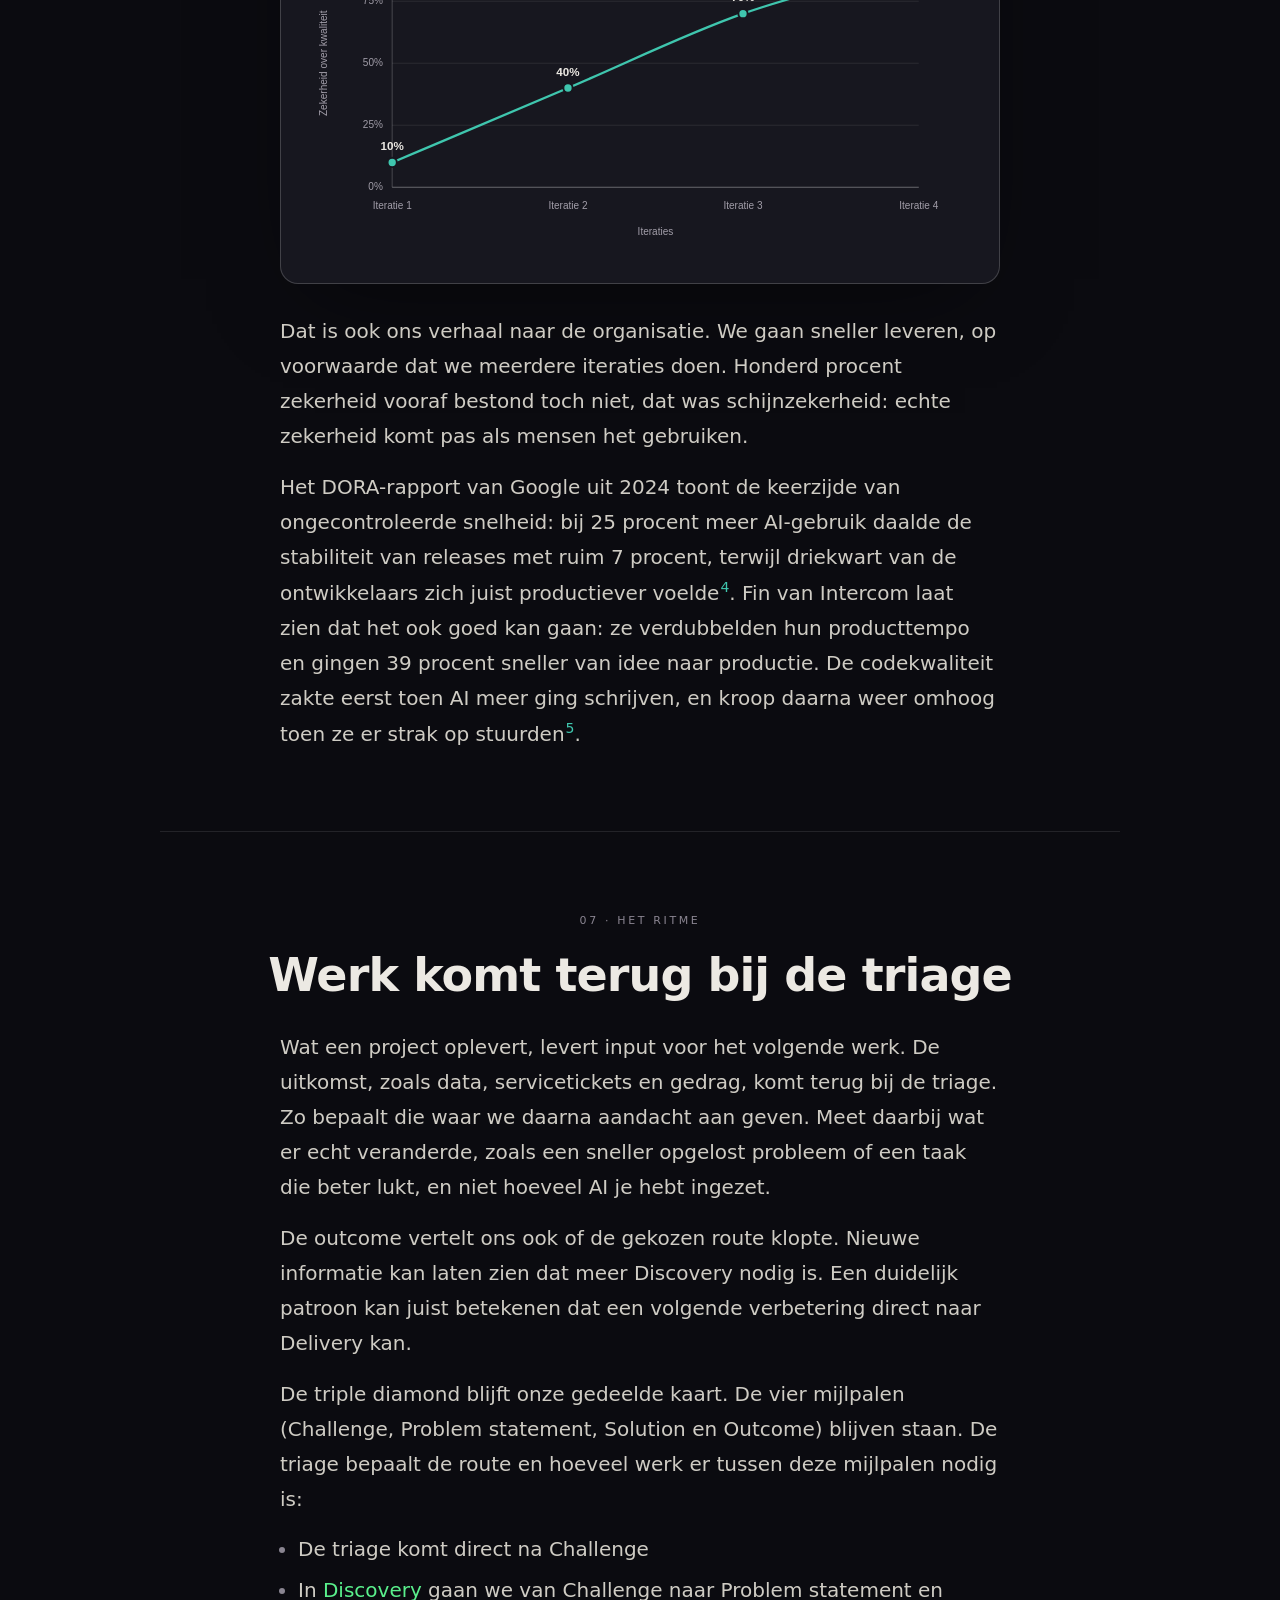
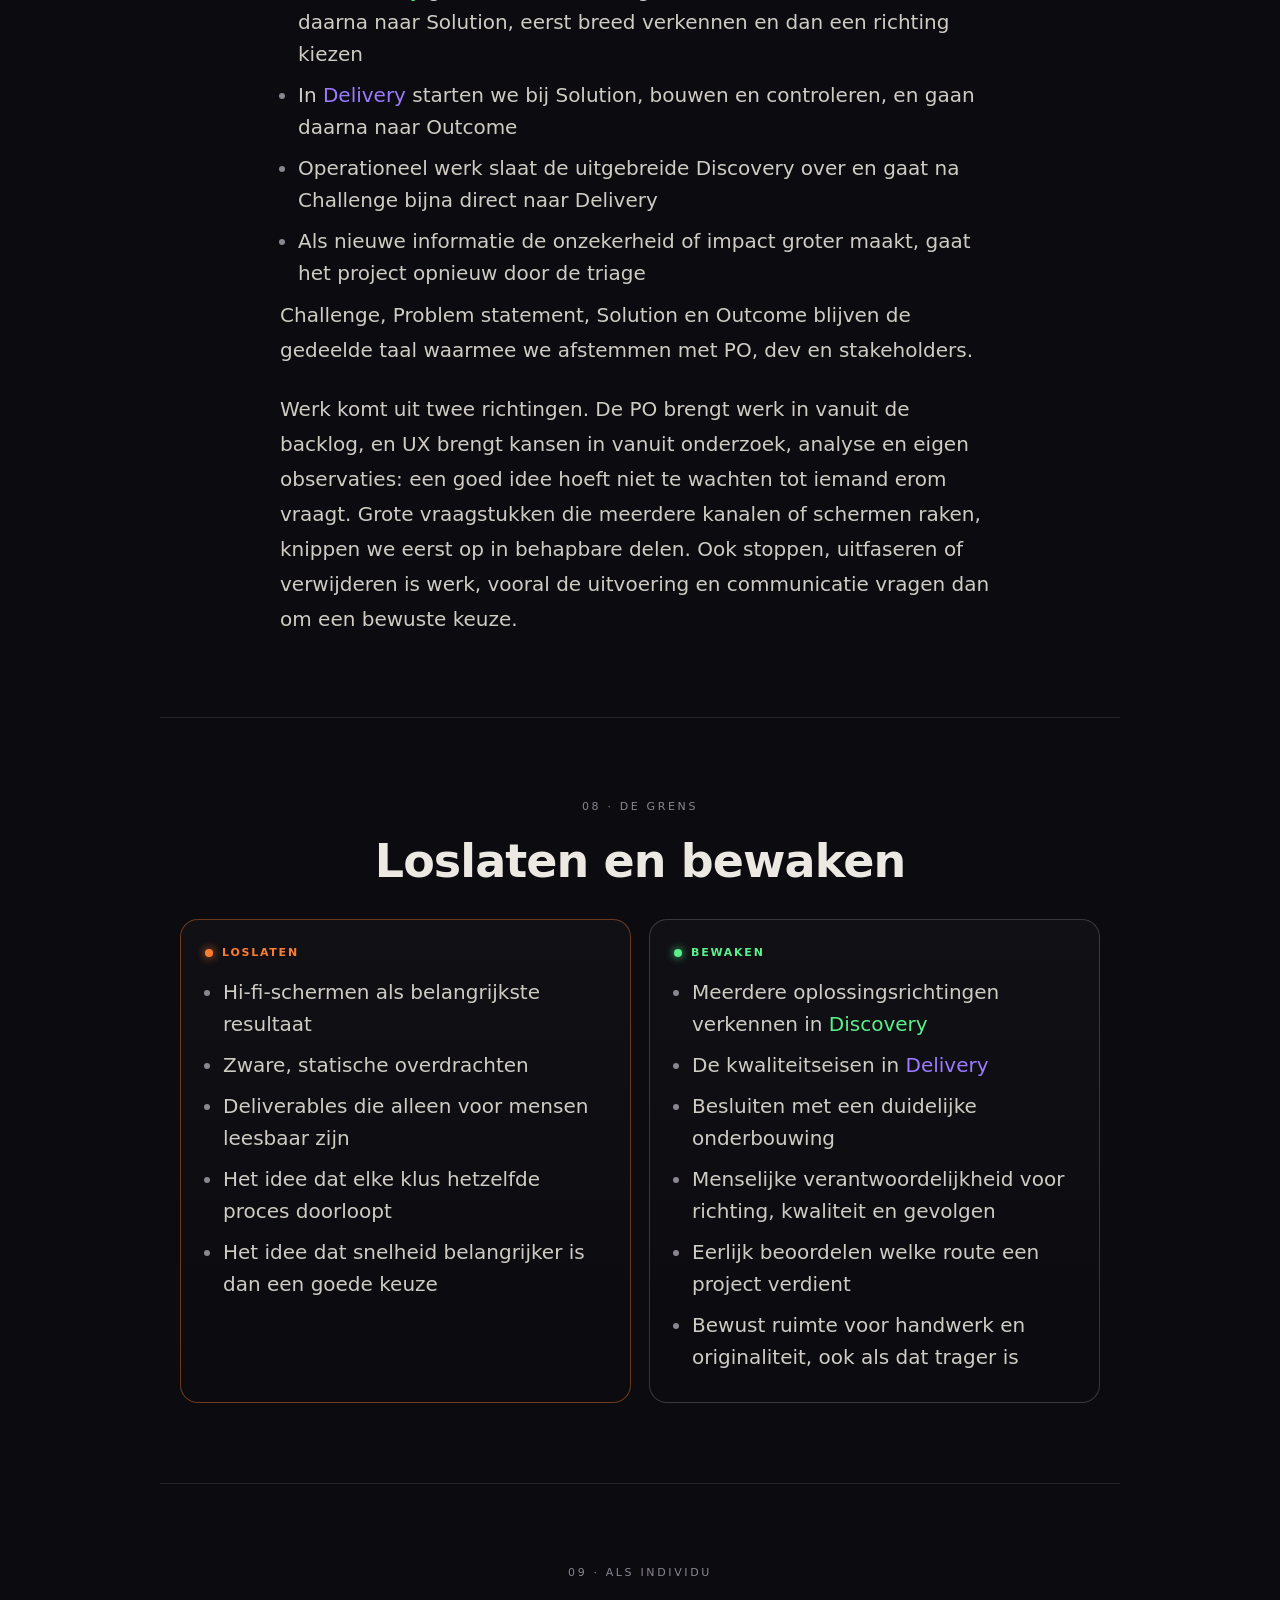
==== commit 12b271fd: "docs: align one-pager and deck with the new diagram Rename "spoor" to "route" across the one-pager, " ====
--- a/index.html
+++ b/index.html
@@ -35,7 +35,7 @@
     <a href="#s00" data-target="s00"><span class="secnav-num">00</span><span class="secnav-label">Waarom</span></a>
     <a href="#s01" data-target="s01"><span class="secnav-num">01</span><span class="secnav-label">Principe</span></a>
     <a href="#s02" data-target="s02"><span class="secnav-num">02</span><span class="secnav-label">De poort</span></a>
-    <a href="#s03" data-target="s03"><span class="secnav-num">03</span><span class="secnav-label">Twee sporen</span></a>
+    <a href="#s03" data-target="s03"><span class="secnav-num">03</span><span class="secnav-label">Twee routes</span></a>
     <a href="#s04" data-target="s04"><span class="secnav-num">04</span><span class="secnav-label">Onderzoek</span></a>
     <a href="#s05" data-target="s05"><span class="secnav-num">05</span><span class="secnav-label">Kwaliteitslat</span></a>
     <a href="#s06" data-target="s06"><span class="secnav-num">06</span><span class="secnav-label">Itereren</span></a>
@@ -62,7 +62,7 @@
       <div class="hero-inner">
         <p class="eyebrow">Operating model</p>
         <h1>Think First,<br>Ship Fast</h1>
-        <p class="lede">Ons werkmodel om met AI problemen op te lossen. Deel 1 beschrijft het triage-model. Deel 2 is <span class="slink" role="button" tabindex="0">de strategietemplate</span> die de triage voedt en AI de juiste context geeft.</p>
+        <p class="lede">Ons werkmodel om met AI problemen op te lossen. Deel 1 beschrijft de triage en de weg die het werk daarna aflegt. Deel 2 is <span class="slink" role="button" tabindex="0">de strategietemplate</span> die de triage voedt en AI de juiste context geeft.</p>
       </div>
     </header>
 
@@ -71,96 +71,78 @@
       <p class="part">Deel 1 · het triage-model</p>
       <div class="panel" id="diaPanel">
         <div class="zoomwrap" id="zoomWrap" tabindex="0" role="group" aria-label="Interactief diagram. Gebruik + en − om te zoomen, pijltjestoetsen om te pannen, 0 om te resetten.">
-        <svg id="dia" viewBox="0 64 1560 500" role="img" aria-label="Triage-model: Challenge gaat door de Triage naar Discovery (wij leiden) of alleen Delivery (AI leidt, wij bewaken), en eindigt bij Outcome, waarna de cyclus opnieuw begint.">
-          <defs>
-            <marker id="ah" markerWidth="9" markerHeight="9" refX="7" refY="4.5" orient="auto">
-              <path d="M0,0 L9,4.5 L0,9 Z" fill="#948f9e"/></marker>
-            <marker id="ahMens" markerWidth="9" markerHeight="9" refX="7" refY="4.5" orient="auto">
-              <path d="M0,0 L9,4.5 L0,9 Z" fill="#5af08c"/></marker>
-            <marker id="ahAi" markerWidth="9" markerHeight="9" refX="7" refY="4.5" orient="auto">
-              <path d="M0,0 L9,4.5 L0,9 Z" fill="#9b7bff"/></marker>
-            <marker id="ahLoop" markerWidth="9" markerHeight="9" refX="7" refY="4.5" orient="auto">
-              <path d="M0,0 L9,4.5 L0,9 Z" fill="#3fc6ae"/></marker>
-            <marker id="ahFade" markerWidth="9" markerHeight="9" refX="7" refY="4.5" orient="auto">
-              <path d="M0,0 L9,4.5 L0,9 Z" fill="#8b8794"/></marker>
-          </defs>
+        <svg id="dia" viewBox="0 0 1510 742" role="img" aria-label="De flow: een Challenge gaat via de intake door de triage. Die kiest tussen Discovery en direct bouwen. Beide routes komen samen bij AI-versneld prototypen, waar Experience design en Engineering elkaar overlappen in het codeprototype. Alles wat gebouwd wordt gaat langs de kwaliteitslat, met lussen voor designiteratie en coderefinement. Daarna volgt de Outcome, het productieklare resultaat, en voedt de evolutielus de volgende triage.">
           <style>
-            .nbox{fill:#20202a;stroke:rgba(255,255,255,.22)}
-            .ntxt{fill:#f1efe9;font:600 14px "Helvetica Neue",Arial,sans-serif;text-anchor:middle}
-            .small{font:11px "Helvetica Neue",Arial,sans-serif;text-anchor:middle;fill:#aaa6b3}
-            .hdr{font:700 12px "Helvetica Neue",Arial,sans-serif;letter-spacing:.08em}
-            .sub{fill:#aaa6b3;font:11px "Helvetica Neue",Arial,sans-serif}
-            .mile{fill:#f1efe9;font:600 12px "Helvetica Neue",Arial,sans-serif;text-anchor:middle}
+            .nbox{fill:var(--surface,#17171f);stroke:rgba(255,255,255,.22)}
+            .ntxt{fill:var(--ink,#ece9e3);font:600 15px "Helvetica Neue",Arial,sans-serif;text-anchor:middle}
+            .ctitle{fill:var(--ink,#ece9e3);font:700 17px "Helvetica Neue",Arial,sans-serif;text-anchor:middle}
+            .route{font:700 11px "Helvetica Neue",Arial,sans-serif;letter-spacing:.1em;text-anchor:middle}
           </style>
 
-          <rect x="300" y="80"  width="640" height="140" rx="16" fill="rgba(90,240,140,0.08)" stroke="rgba(90,240,140,0.45)"/>
-          <rect x="300" y="310" width="640" height="130" rx="16" fill="rgba(155,123,255,0.10)" stroke="rgba(155,123,255,0.45)"/>
-
-          <text x="320" y="108" class="hdr dnode" data-target="s03" fill="#5af08c">DISCOVERY</text>
-          <text x="320" y="126" class="sub">Wij leiden · AI in de lus</text>
-          <text x="320" y="338" class="hdr dnode" data-target="s03" fill="#9b7bff">ALLEEN DELIVERY</text>
-          <text x="320" y="356" class="sub">Operationeel · AI leidt · wij bewaken</text>
-
-          <rect class="nbox" x="30" y="236" width="110" height="58" rx="10"/>
-          <text class="ntxt dnode" data-target="s00" x="85" y="270">Challenge</text>
-          <polygon points="215,219 261,265 215,311 169,265" fill="#20202a" stroke="rgba(255,255,255,.35)" stroke-width="1.4"/>
-          <text class="ntxt dnode" data-target="s02" x="215" y="269">Triage</text>
-          <text class="small" x="215" y="332">Weegt elk project</text>
-
-          <line x1="140" y1="265" x2="165" y2="265" stroke="#948f9e" stroke-width="1.6" marker-end="url(#ah)"/>
-          <path d="M248,247 C300,247 360,155 416,155" fill="none" stroke="#5af08c" stroke-width="1.6" marker-end="url(#ahMens)"/>
-          <path d="M248,283 C300,378 308,378 358,378" fill="none" stroke="#9b7bff" stroke-width="1.6" marker-end="url(#ahAi)"/>
-
-          <polygon points="418,155 448,127 478,155 448,183" fill="rgba(90,240,140,0.16)" stroke="#5af08c" stroke-width="1.3"/>
-          <polygon points="478,155 508,127 538,155 508,183" fill="none" stroke="#5af08c" stroke-width="1.3" opacity="0.55"/>
-          <text x="478" y="206" class="small" fill="#7fd9a0">Verkennen → kiezen → besluit</text>
-          <line x1="545" y1="155" x2="786" y2="155" stroke="#5af08c" stroke-width="1.6" marker-end="url(#ahMens)"/>
-          <rect class="nbox" x="790" y="127" width="120" height="56" rx="10"/>
-          <text class="ntxt" x="850" y="160">Solution</text>
-          <path d="M910,155 C965,155 985,235 1003,235" fill="none" stroke="#5af08c" stroke-width="1.6" marker-end="url(#ahMens)"/>
-
-          <line x1="360" y1="378" x2="902" y2="378" stroke="#9b7bff" stroke-width="1.6"/>
-          <rect x="516" y="365" width="232" height="24" rx="12" fill="#20202a" stroke="rgba(155,123,255,0.5)"/>
-          <text x="632" y="381" class="small" fill="#9b7bff">Geen Discovery, direct bouwen</text>
-          <text x="632" y="410" class="small">CRUD · login · instellingen · betaalflow</text>
-          <path d="M902,378 C960,378 985,295 1003,295" fill="none" stroke="#9b7bff" stroke-width="1.6" marker-end="url(#ahAi)"/>
-
-          <rect x="1005" y="200" width="166" height="130" rx="14" fill="rgba(155,123,255,0.08)" stroke="#9b7bff" stroke-width="1.3"/>
-          <text x="1022" y="227" class="hdr" fill="#9b7bff">DELIVERY</text>
-          <text x="1022" y="245" class="sub">Fast-prototyping</text>
-          <polygon points="1030,292 1052,270 1074,292 1052,314" fill="rgba(155,123,255,0.15)" stroke="#9b7bff" stroke-width="1.3"/>
-          <text x="1086" y="296" class="sub" style="text-anchor:start">Prototype = de spec</text>
-
-          <line x1="1171" y1="265" x2="1227" y2="265" stroke="#948f9e" stroke-width="1.6" marker-end="url(#ah)"/>
-          <rect class="nbox" x="1230" y="236" width="110" height="58" rx="10"/>
-          <text class="ntxt dnode" data-target="s07" x="1285" y="270">Outcome</text>
-
-          <!-- continuation: de cyclus begint opnieuw -->
-          <g opacity="0.4">
-            <line x1="1342" y1="265" x2="1392" y2="265" stroke="#8b8794" stroke-width="1.6" stroke-dasharray="5 4" marker-end="url(#ahFade)"/>
-            <polygon points="1440,225 1480,265 1440,305 1400,265" fill="#20202a" stroke="rgba(255,255,255,.3)" stroke-width="1.3" stroke-dasharray="5 4"/>
-            <text class="ntxt" x="1440" y="269">Triage</text>
-            <line x1="1482" y1="265" x2="1544" y2="265" stroke="#8b8794" stroke-width="1.4" stroke-dasharray="3 6"/>
-            <text x="1440" y="322" class="small">De poort gaat opnieuw open</text>
+          <!-- ============ DE KWALITEITSLAT ============ -->
+          <ellipse cx="905" cy="320" rx="302" ry="255" fill="none" stroke="rgba(255,255,255,.16)" stroke-width="1.4"/>
+          <text x="905" y="47" class="route dnode" data-target="s05" fill="var(--muted,#a29ea9)">DE KWALITEITSLAT</text>
+
+          <!-- ============ DE DRIE CIRKELS ============ -->
+          <circle cx="560" cy="320" r="175" fill="#5af08c" fill-opacity="0.10" stroke="#5af08c" stroke-opacity="0.45" stroke-width="1.2"/>
+          <circle cx="790" cy="320" r="175" fill="#ff7d33" fill-opacity="0.10" stroke="#ff7d33" stroke-opacity="0.45" stroke-width="1.2"/>
+          <circle cx="1020" cy="320" r="175" fill="#3fc6ae" fill-opacity="0.10" stroke="#3fc6ae" stroke-opacity="0.45" stroke-width="1.2"/>
+
+          <text x="560" y="246" class="ctitle dnode" data-target="s03">Discovery &amp;</text>
+          <text x="560" y="268" class="ctitle dnode" data-target="s03">strategie</text>
+
+          <text x="790" y="246" class="ctitle">Experience</text>
+          <text x="790" y="268" class="ctitle">design</text>
+
+          <text x="1020" y="246" class="ctitle">Engineering &amp;</text>
+          <text x="1020" y="268" class="ctitle">infrastructuur</text>
+
+          <!-- ============ START ============ -->
+          <polygon points="10,286 220,286 220,264 280,320 220,376 220,354 10,354" fill="var(--surface,#17171f)" stroke="rgba(255,255,255,.28)" stroke-width="1.2"/>
+          <text x="115" y="314" class="route dnode" data-target="s00" fill="var(--ink,#ece9e3)">CHALLENGE</text>
+          <text x="115" y="334" class="route dnode" data-target="s02" fill="var(--muted,#a29ea9)">&amp; INTAKE</text>
+
+          <polygon points="350,276 394,320 350,364 306,320" fill="var(--surface,#17171f)" stroke="rgba(255,255,255,.40)" stroke-width="1.4"/>
+          <text class="ntxt dnode" data-target="s02" x="350" y="325" style="font-size:13px">Triage</text>
+
+          <!-- ============ ROUTE 1 · DISCOVERY ============ -->
+          <path d="M398,314 C450,300 505,302 586,316" fill="none" stroke="#5af08c" stroke-width="1.8"/>
+          <polygon points="590.0,318.0 577.4,320.3 579.1,311.3" fill="#5af08c"/>
+          <text x="470" y="288" class="route dnode" data-target="s03" fill="#5af08c">DISCOVERY</text>
+
+          <!-- ============ ROUTE 2 · ALLEEN DELIVERY ============ -->
+          <path d="M344,364 C326,520 440,610 620,606 C706,603 710,470 710,360" fill="none" stroke="#9b7bff" stroke-width="1.8" stroke-dasharray="7 5"/>
+          <polygon points="710.0,354.0 714.6,366.0 705.4,366.0" fill="#9b7bff"/>
+          <text x="486" y="548" class="route dnode" data-target="s03" fill="#9b7bff">ALLEEN DELIVERY</text>
+
+          <!-- ============ AI-VERSNELD PROTOTYPEN ============ -->
+          <polygon points="600,307 822,307 822,293 860,320 822,347 822,333 600,333" fill="#9b7bff" fill-opacity="0.20" stroke="#9b7bff" stroke-opacity="0.75" stroke-width="1.2"/>
+          <text x="711" y="324" class="route" fill="var(--ink,#ece9e3)">AI-VERSNELD PROTOTYPEN</text>
+
+          <!-- ============ HET CODEPROTOTYPE ============ -->
+          <g transform="translate(0,-37)">
+            <path d="M905,330 L913,348 L933,351 L919,365 L922,385 L905,376 L888,385 L891,365 L877,351 L897,348 Z" fill="var(--ink,#ece9e3)"/>
           </g>
-
-          <path d="M88,470 L88,478 L847,478 L847,470" fill="none" stroke="#5af08c" stroke-width="1.1" opacity="0.8"/>
-          <text x="467" y="464" class="small" fill="#5af08c">Discovery</text>
-          <path d="M853,470 L853,478 L1282,478 L1282,470" fill="none" stroke="#9b7bff" stroke-width="1.1" opacity="0.8"/>
-          <text x="1067" y="464" class="small" fill="#9b7bff">Delivery</text>
-
-          <line x1="85" y1="492" x2="1285" y2="492" stroke="rgba(255,255,255,.18)" stroke-width="1.2"/>
-          <g stroke="#948f9e">
-            <line x1="85" y1="487" x2="85" y2="497"/>
-            <line x1="478" y1="487" x2="478" y2="497"/>
-            <line x1="850" y1="487" x2="850" y2="497"/>
-            <line x1="1285" y1="487" x2="1285" y2="497"/>
-          </g>
-          <text x="85" y="514" class="mile">Challenge</text>
-          <text x="478" y="514" class="mile">Problem statement</text>
-          <text x="850" y="514" class="mile">Solution</text>
-          <text x="1285" y="514" class="mile">Outcome</text>
-          <text x="685" y="548" class="small">De vier mijlpalen blijven de gedeelde taal met PO, dev en stakeholders</text>
+          <text x="905" y="373" class="route" fill="var(--ink,#ece9e3)">CODEPROTOTYPE</text>
+
+          <!-- ============ DE TWEE LUSSEN ============ -->
+          <path d="M786,202 C850,152 960,152 1019,197" fill="none" stroke="#ff7d33" stroke-width="1.8"/>
+          <polygon points="1024.0,200.0 1011.6,196.5 1017.2,189.1" fill="#ff7d33"/>
+          <text x="905" y="136" class="route dnode" data-target="s06" fill="#ff7d33">DESIGNITERATIE</text>
+
+          <path d="M1024,438 C960,488 850,488 791,443" fill="none" stroke="#3fc6ae" stroke-width="1.8"/>
+          <polygon points="786.0,440.0 798.4,443.5 792.8,450.9" fill="#3fc6ae"/>
+          <text x="905" y="508" class="route dnode" data-target="s06" fill="#3fc6ae">CODEREFINEMENT</text>
+
+          <!-- ============ HET RESULTAAT ============ -->
+          <polygon points="1230,286 1440,286 1440,264 1500,320 1440,376 1440,354 1230,354" fill="#5af08c" fill-opacity="0.14" stroke="#5af08c" stroke-opacity="0.7" stroke-width="1.2"/>
+          <text x="1335" y="325" class="route dnode" data-target="s07" fill="var(--ink,#ece9e3)">OUTCOME</text>
+
+          <!-- ============ DE EVOLUTIELUS ============ -->
+          <path d="M1335,356 C1344,576 1300,664 1100,668 L420,668 C244,668 88,652 86,366" fill="none" stroke="#8a8591" stroke-width="1.5"/>
+          <polygon points="86.0,360.0 90.7,372.0 81.5,372.0" fill="#8a8591"/>
+          <polygon points="700.0,668.0 713.0,663.0 713.0,673.0" fill="#8a8591"/>
+          <text x="905" y="698" class="route dnode" data-target="s07" fill="var(--faint,#8a8591)">DE EVOLUTIELUS</text>
         </svg>
         </div>
         <p class="zoom-hint" id="zoomHint" aria-hidden="true">Scroll of knijp om te zoomen · sleep om te pannen</p>
@@ -172,7 +154,7 @@
           <button type="button" data-z="full">vergroot</button>
         </div>
       </div>
-      <figcaption class="figcap">Challenge → Triage → Discovery of Delivery → Outcome, en de cyclus begint opnieuw</figcaption>
+      <figcaption class="figcap">De triage bepaalt welke route het werk neemt. De kwaliteitslat geldt voor allebei.</figcaption>
     </figure>
 
     <!-- ============ ONE-PAGER ============ -->
@@ -251,7 +233,7 @@
       </div>
       <div class="gate">
         <div class="gate-col mens">
-          <h4><span class="dot mens"></span>→ Spoor 1 · Discovery</h4>
+          <h4><span class="dot mens"></span>→ Discovery-route</h4>
           <ul class="tells mens">
             <li>Het probleem is onduidelijk of de opdracht mist belangrijke informatie</li>
             <li>De gevolgen voor gebruikers zijn groot of moeilijk terug te draaien</li>
@@ -262,7 +244,7 @@
         </div>
         <div class="gate-center"><div class="gate-diamond"><span>Triage</span></div></div>
         <div class="gate-col ai">
-          <h4><span class="dot ai"></span>→ Spoor 2 · Delivery</h4>
+          <h4><span class="dot ai"></span>→ Delivery-route</h4>
           <ul class="tells ai">
             <li>Het gaat om operationeel werk, zoals instellingen, inloggen of een standaard betaalstap</li>
             <li>Er bestaat al een passend voorbeeld of bewezen patroon</li>
@@ -280,12 +262,16 @@
     </section>
 
     <section class="sec reveal" id="s03">
-      <span class="tag">03 · De twee sporen</span>
-      <h2 class="statement">Twee snelheden, één poort</h2>
+      <span class="tag">03 · De twee routes</span>
+      <h2 class="statement">Eén poort, twee routes</h2>
+      <div class="prose">
+        <p>Het diagram toont drie fasen, namelijk Discovery &amp; strategie, Experience design en Engineering &amp; infrastructuur. Ze overlappen elkaar, en in de overlap van de laatste twee ontstaat het codeprototype.</p>
+        <p>De triage kiest de route door die fasen heen. De Discovery-route loopt door alle drie. De Delivery-route slaat de eerste over en begint bij het bouwen. Hieronder staat wat elke route van ons vraagt.</p>
+      </div>
       <div class="lanes">
         <div class="lane mens">
           <div class="lane-head">
-            <span class="lane-title"><span class="dot mens"></span><span class="spoor mens">Spoor 1 · Discovery</span></span>
+            <span class="lane-title"><span class="dot mens"></span><span class="spoor mens">Discovery-route</span></span>
             <span class="speed">Traag · scherp</span>
           </div>
           <p class="stance">Wij leiden · AI in de lus · de volle double-diamond</p>
@@ -309,14 +295,14 @@
           <div class="route-chain">
             <span class="step">Triage</span><span class="arr">→</span>
             <span class="step on mens">Discovery</span><span class="arr">→</span>
-            <span class="step on mens">Solution</span><span class="arr">→</span>
-            <span class="step">Delivery</span><span class="arr">→</span>
+            <span class="step on mens">Prototype</span><span class="arr">→</span>
+            <span class="step">Kwaliteitslat</span><span class="arr">→</span>
             <span class="step">Outcome</span>
           </div>
         </div>
         <div class="lane ai">
           <div class="lane-head">
-            <span class="lane-title"><span class="dot ai"></span><span class="spoor ai">Spoor 2 · Delivery</span></span>
+            <span class="lane-title"><span class="dot ai"></span><span class="spoor ai">Delivery-route</span></span>
             <span class="speed">Snel · bewaakt</span>
           </div>
           <p class="stance">AI leidt · wij bewaken · fast-prototyping</p>
@@ -339,7 +325,8 @@
           <p class="lane-note">Prototypen in code hoort bij Delivery, niet bij Discovery. We gebruiken code om een gekozen oplossing te toetsen voordat development die verder uitwerkt. Het doel is een prototype dat grotendeels bruikbaar is als productiebasis, zodat een developer erop kan voortbouwen. Dat vraagt om op code gebaseerde tooling en aansluiting op de echte productomgeving, niet om losse wegwerp-HTML.</p>
           <div class="route-chain">
             <span class="step">Triage</span><span class="arr">→</span>
-            <span class="step on ai">Delivery</span><span class="arr">→</span>
+            <span class="step on ai">Prototype</span><span class="arr">→</span>
+            <span class="step">Kwaliteitslat</span><span class="arr">→</span>
             <span class="step">Outcome</span>
             <span class="skip">slaat Discovery over</span>
           </div>
@@ -527,7 +514,7 @@
 
     <section class="sec reveal" id="srecap">
       <span class="tag">Het model · samengevat</span>
-      <h2 class="statement">Eén poort, twee sporen, en weer terug</h2>
+      <h2 class="statement">Eén poort, twee routes, en weer terug</h2>
       <nav class="minimodel recap" aria-label="Het model in het kort">
         <a class="mm-node" data-phase="challenge" href="#s00">Challenge</a>
         <span class="mm-arrow" aria-hidden="true">›</span>
